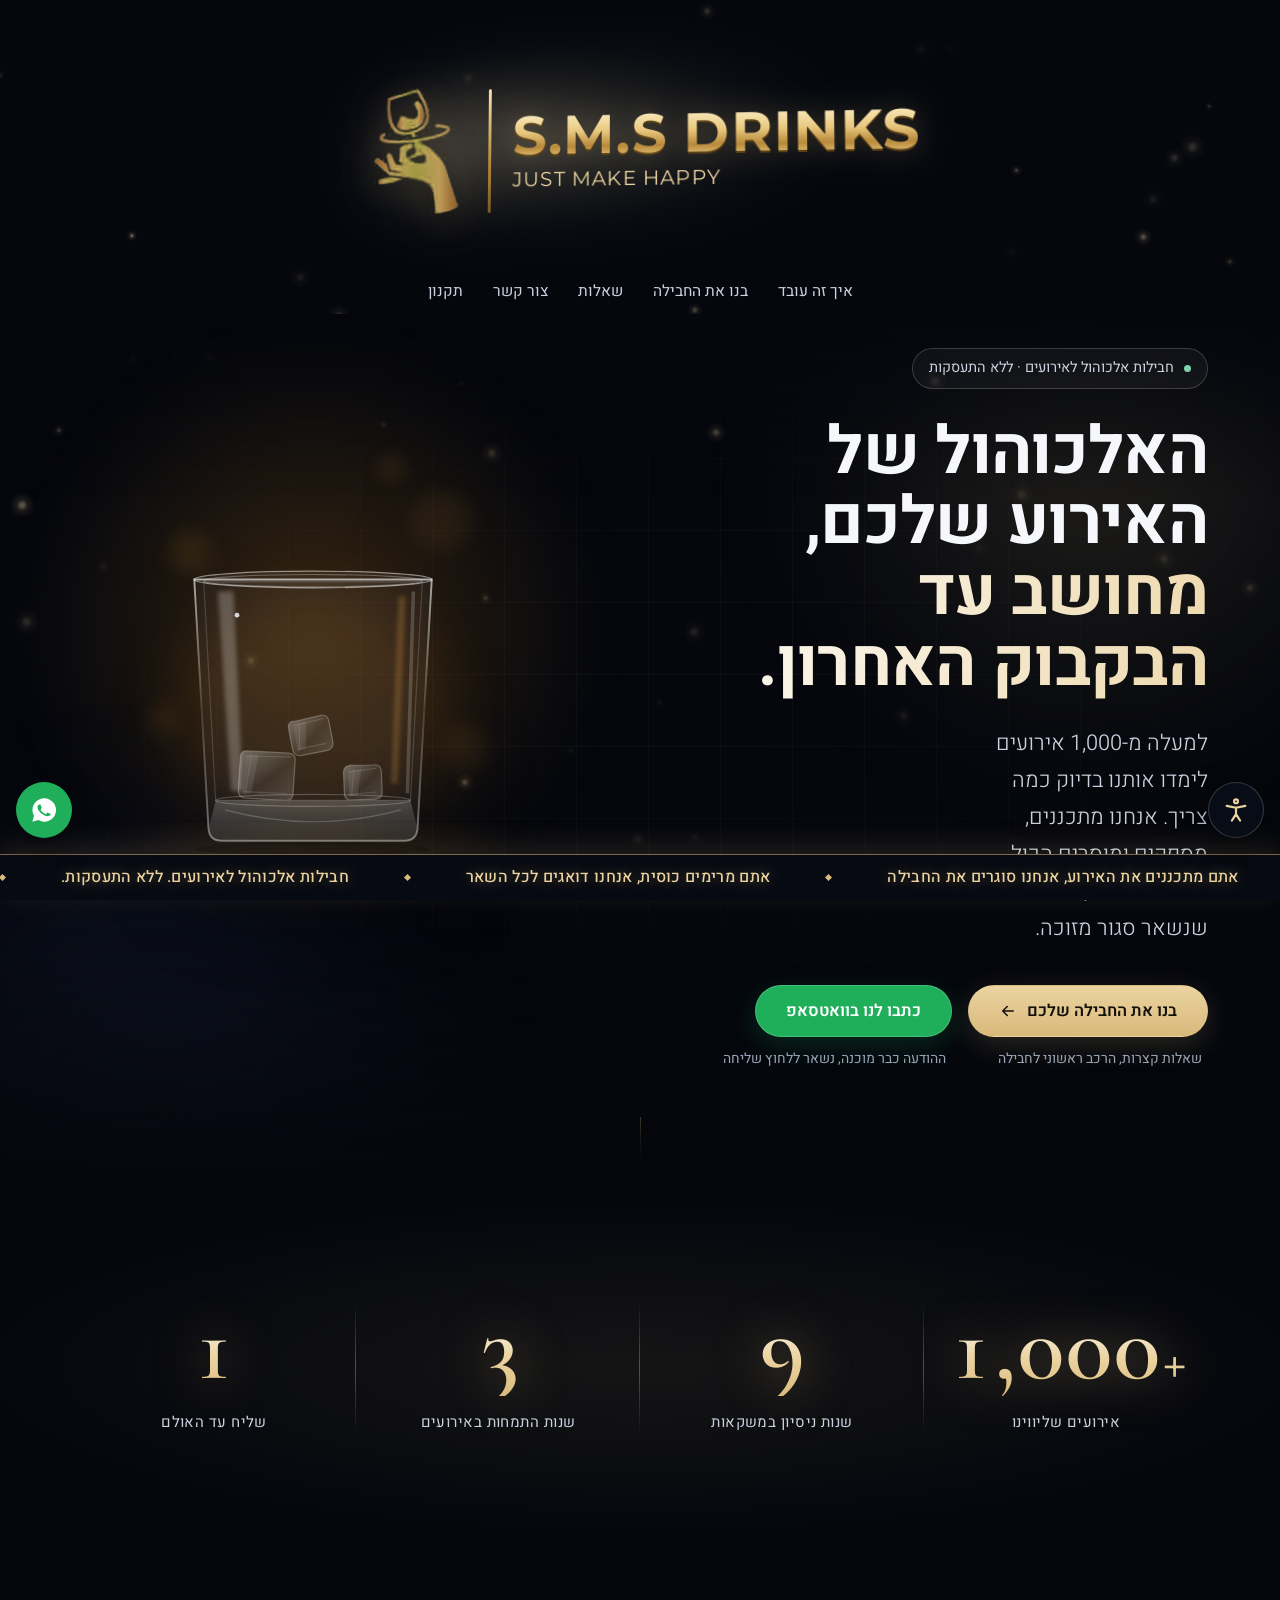
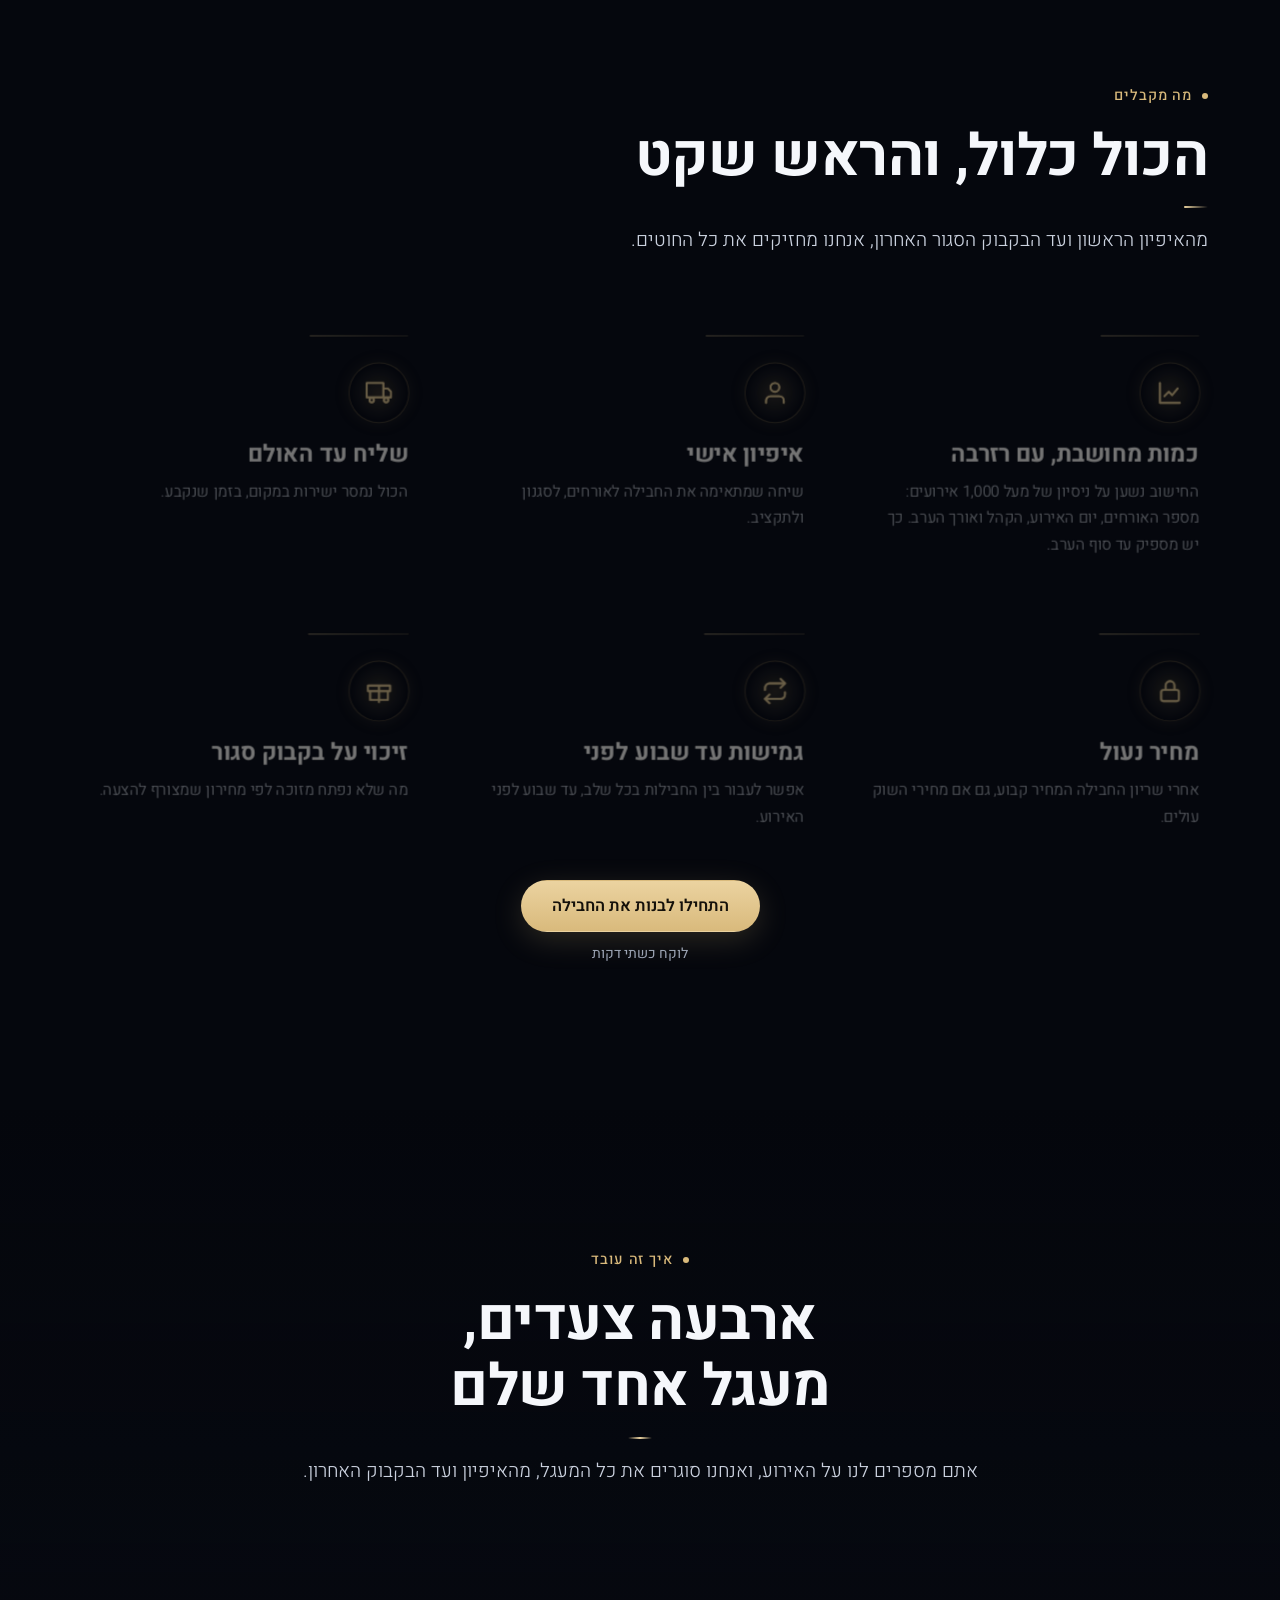
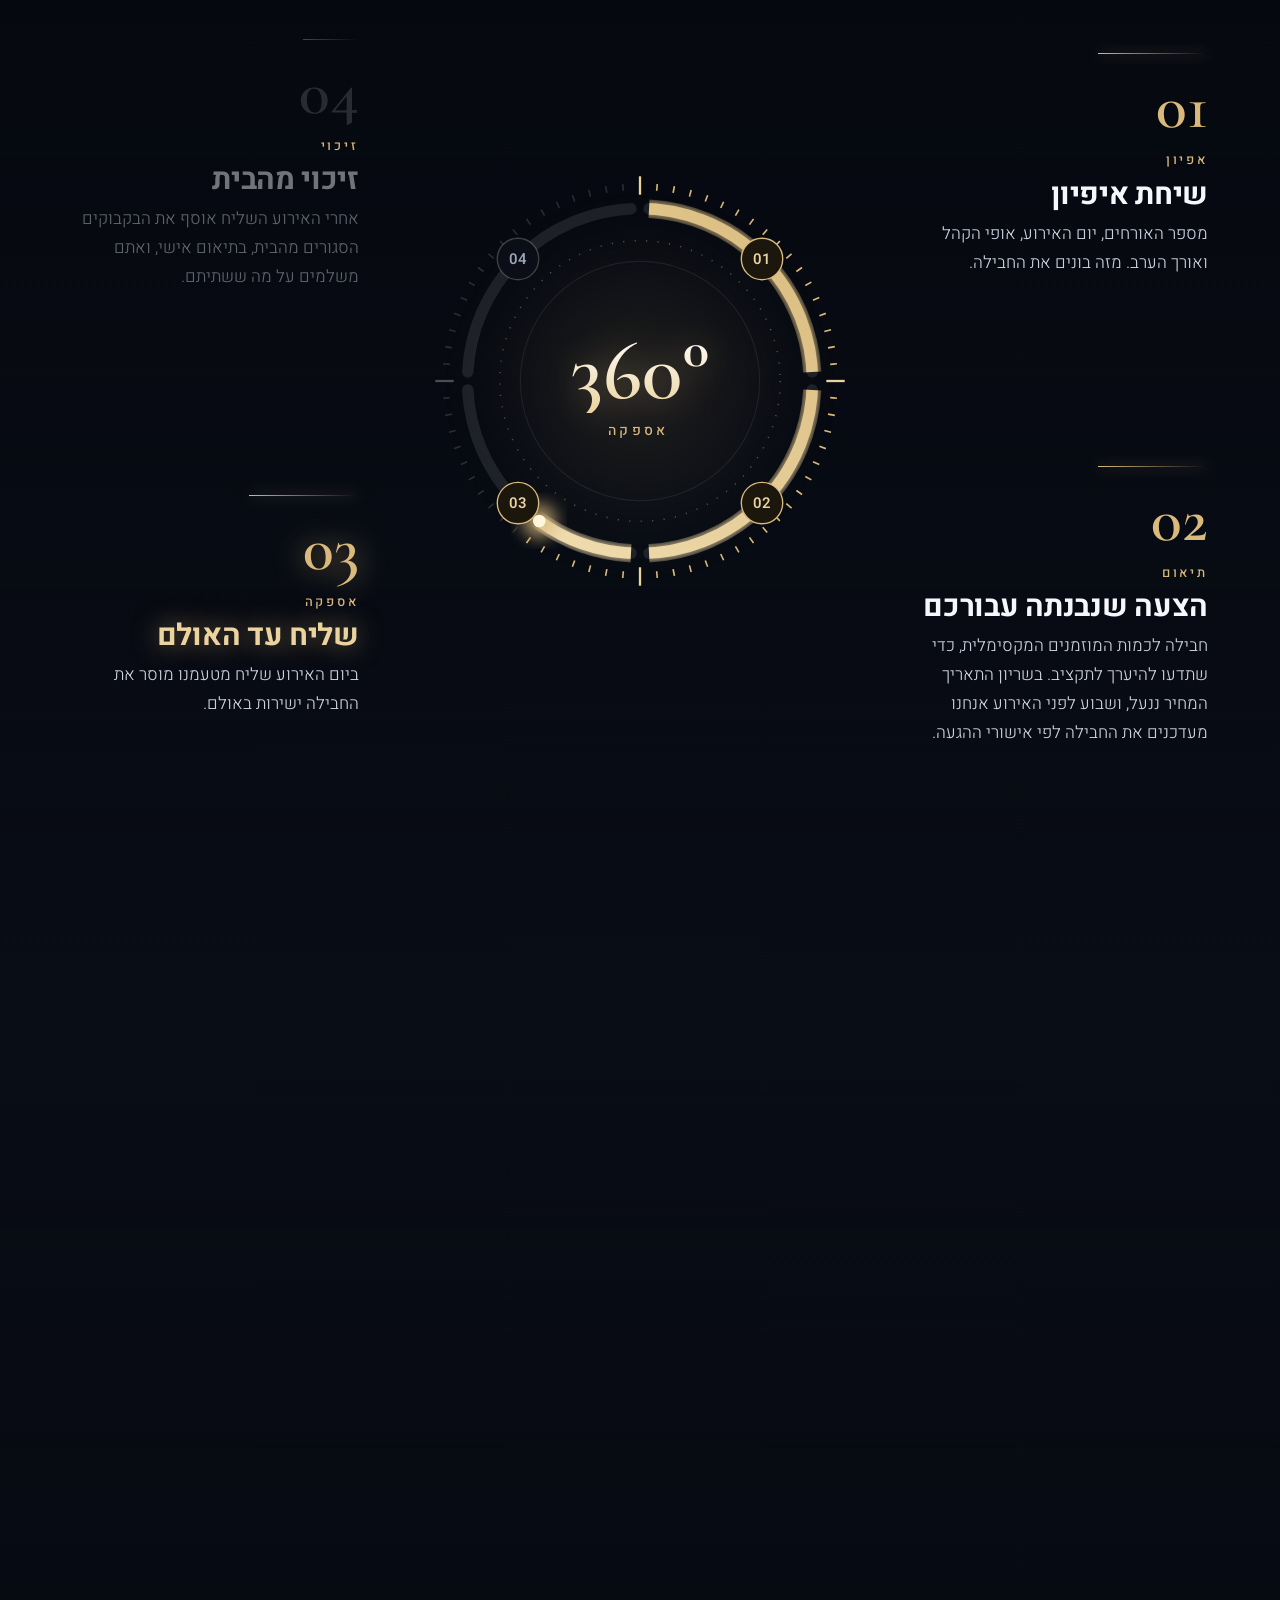
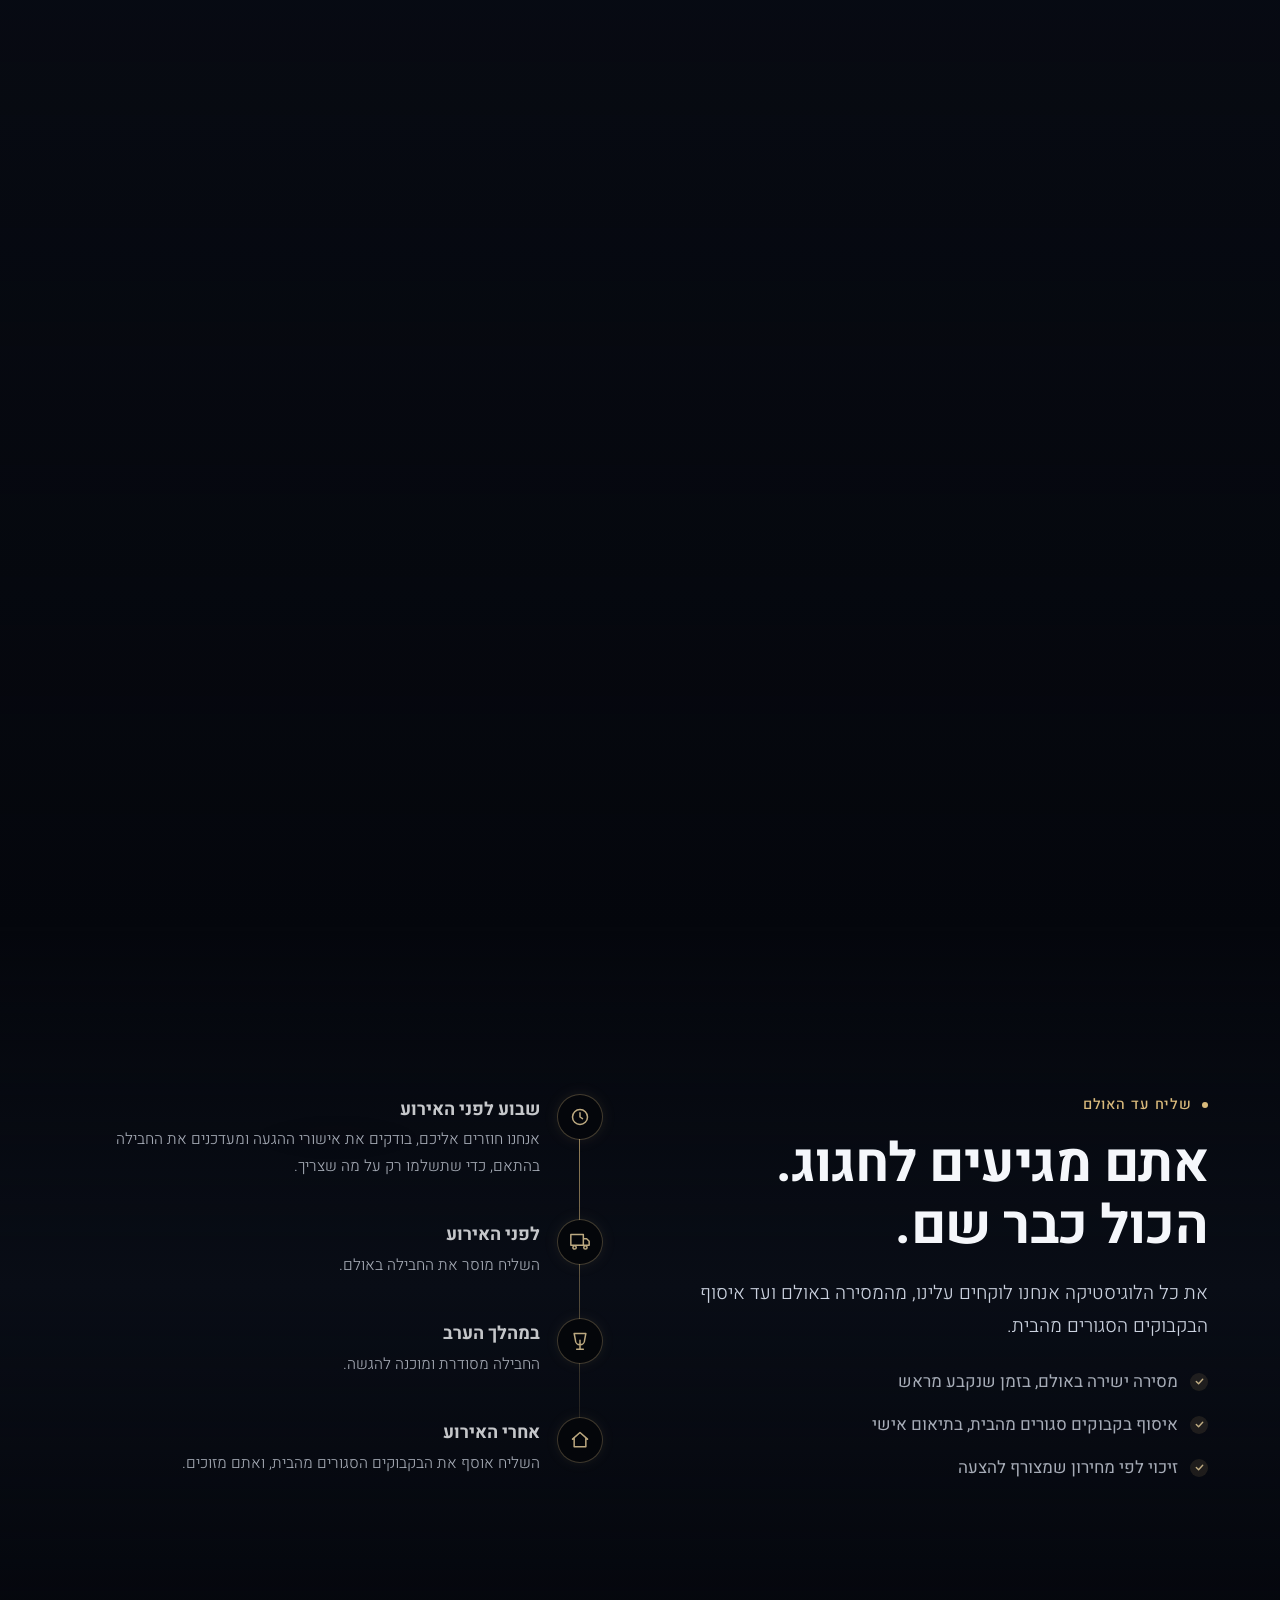
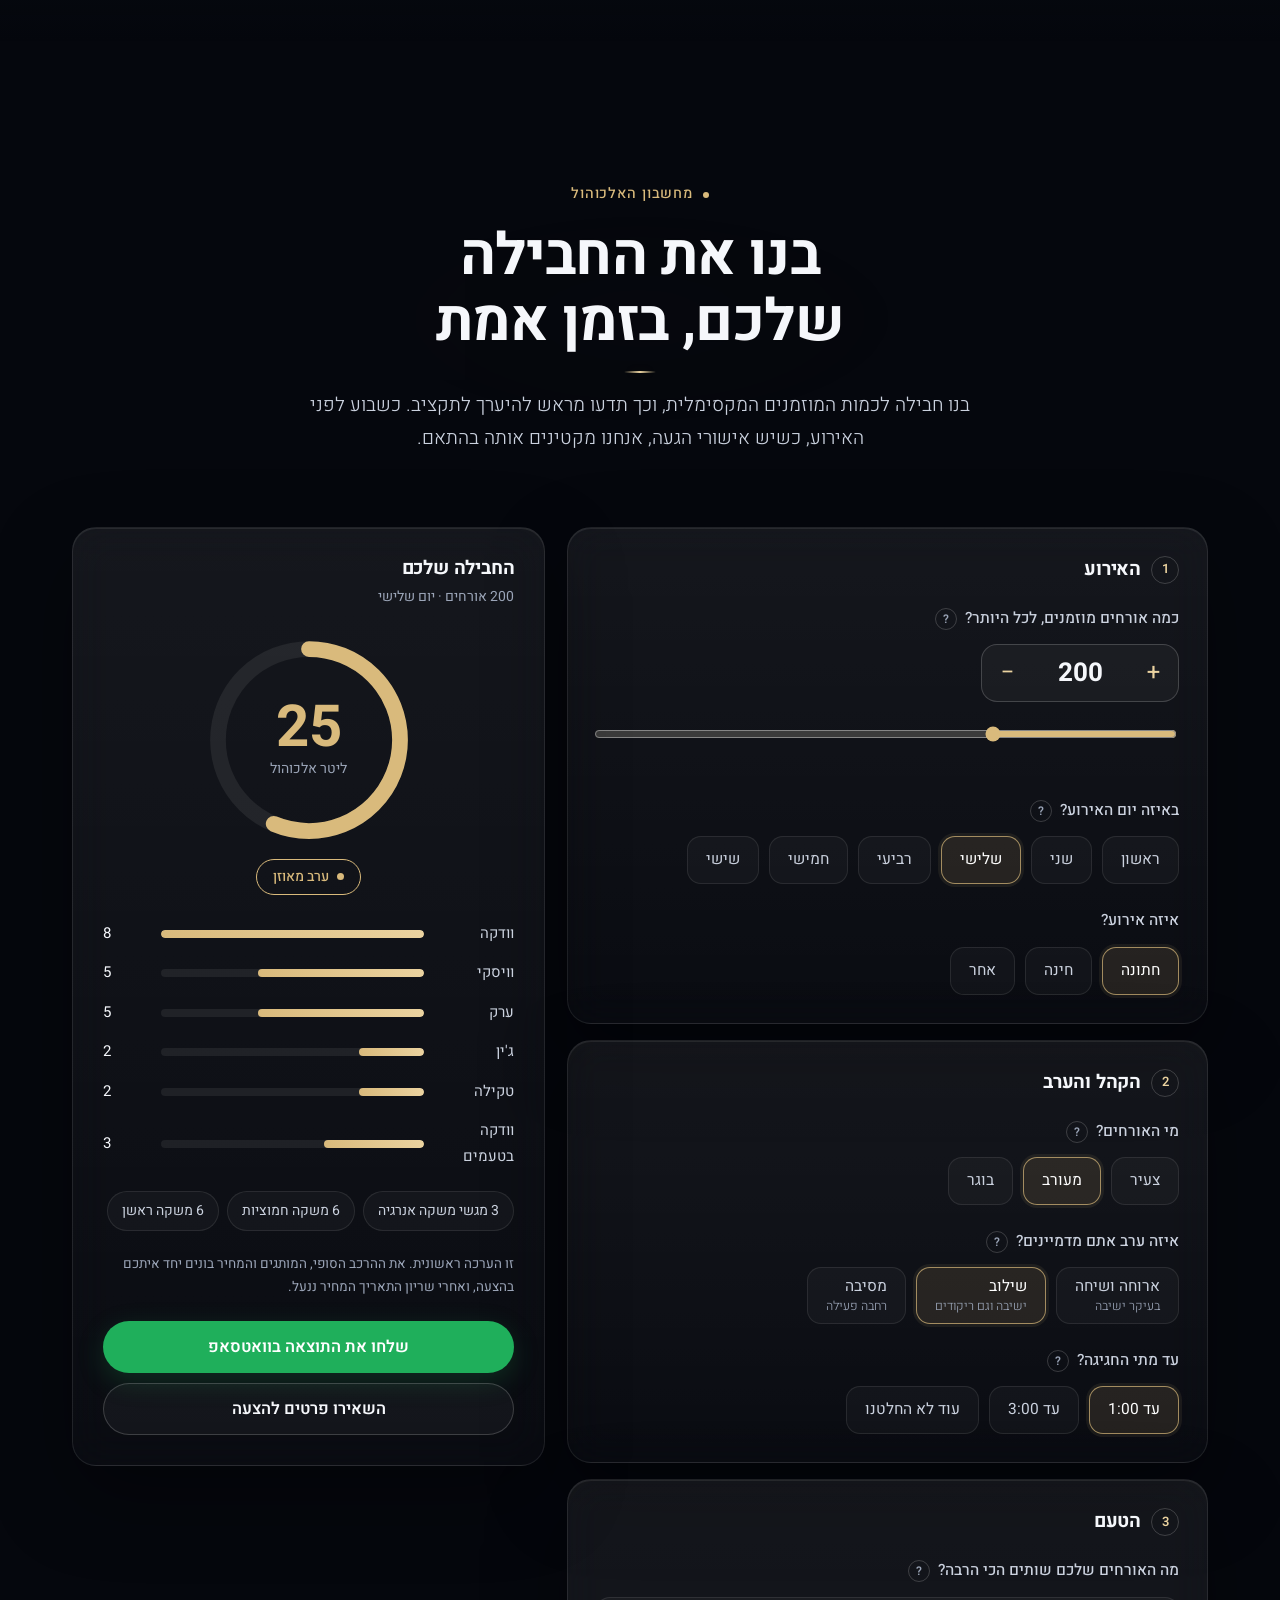
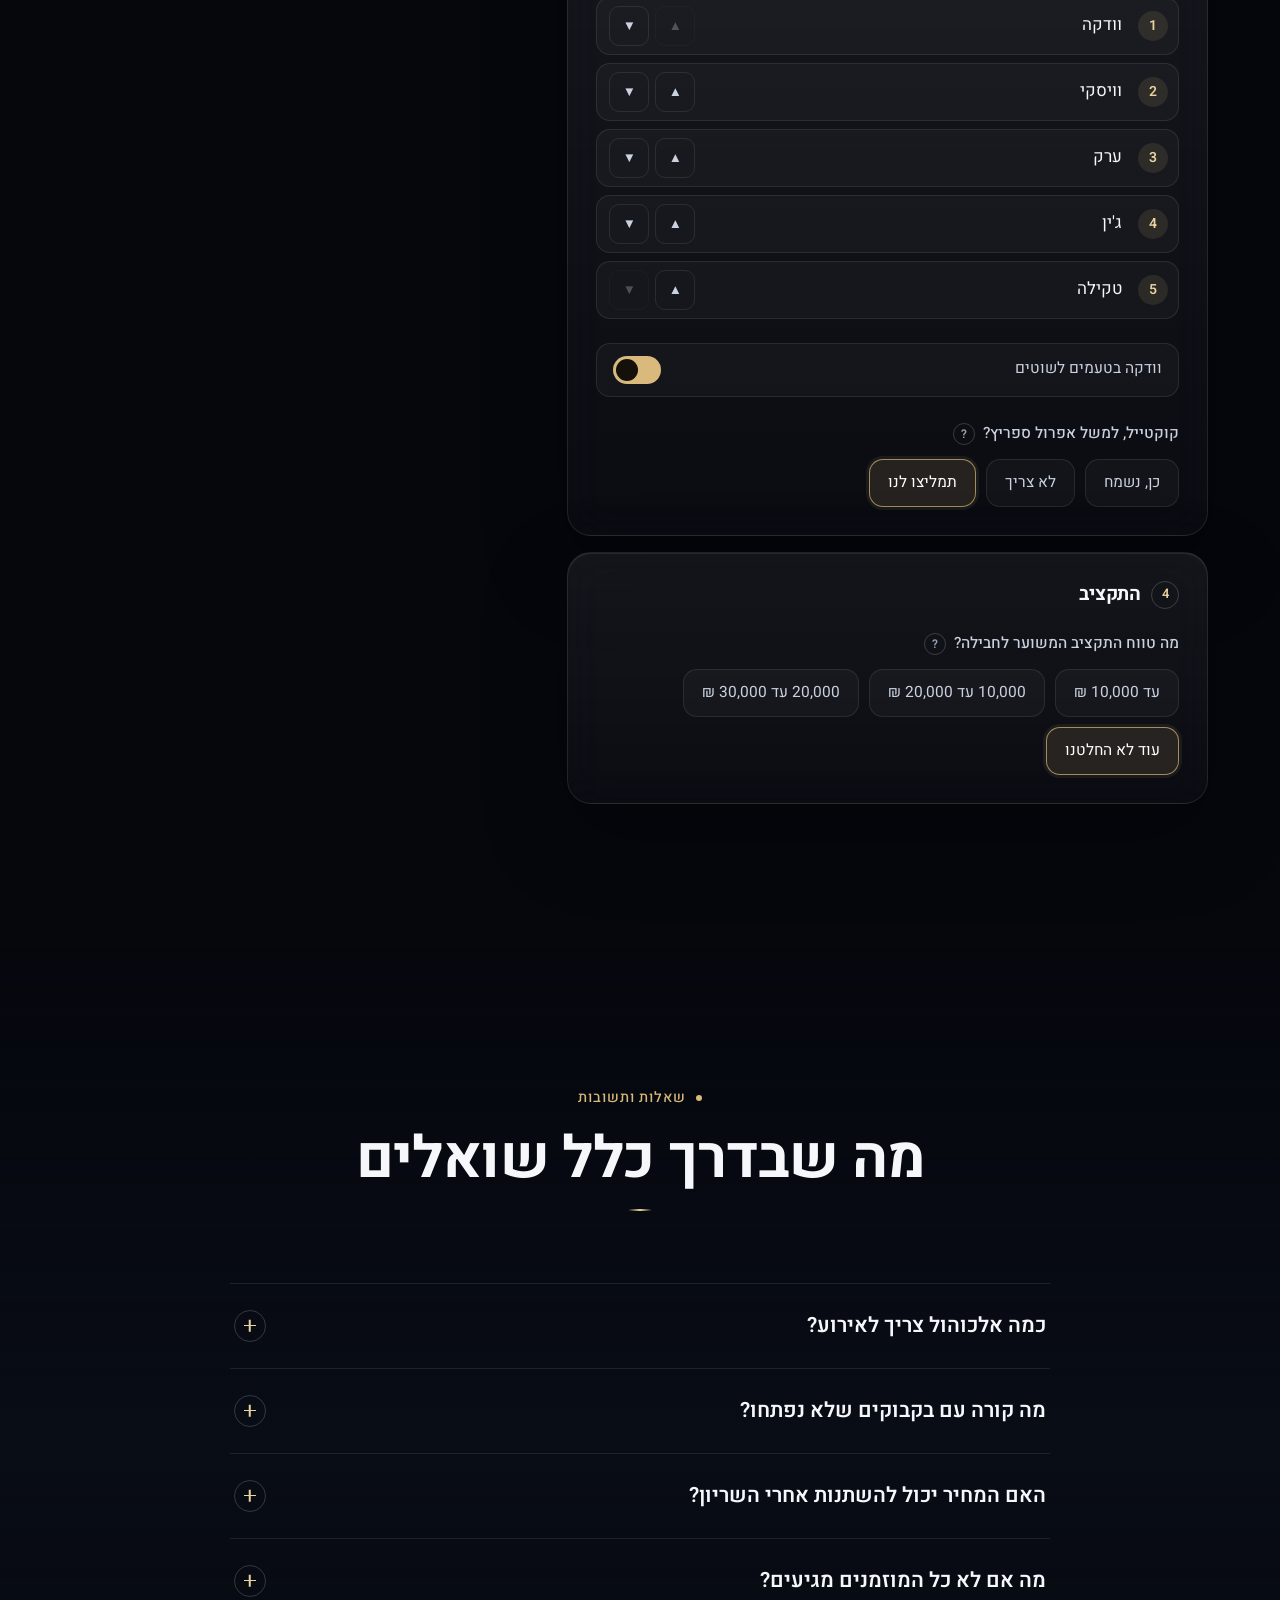
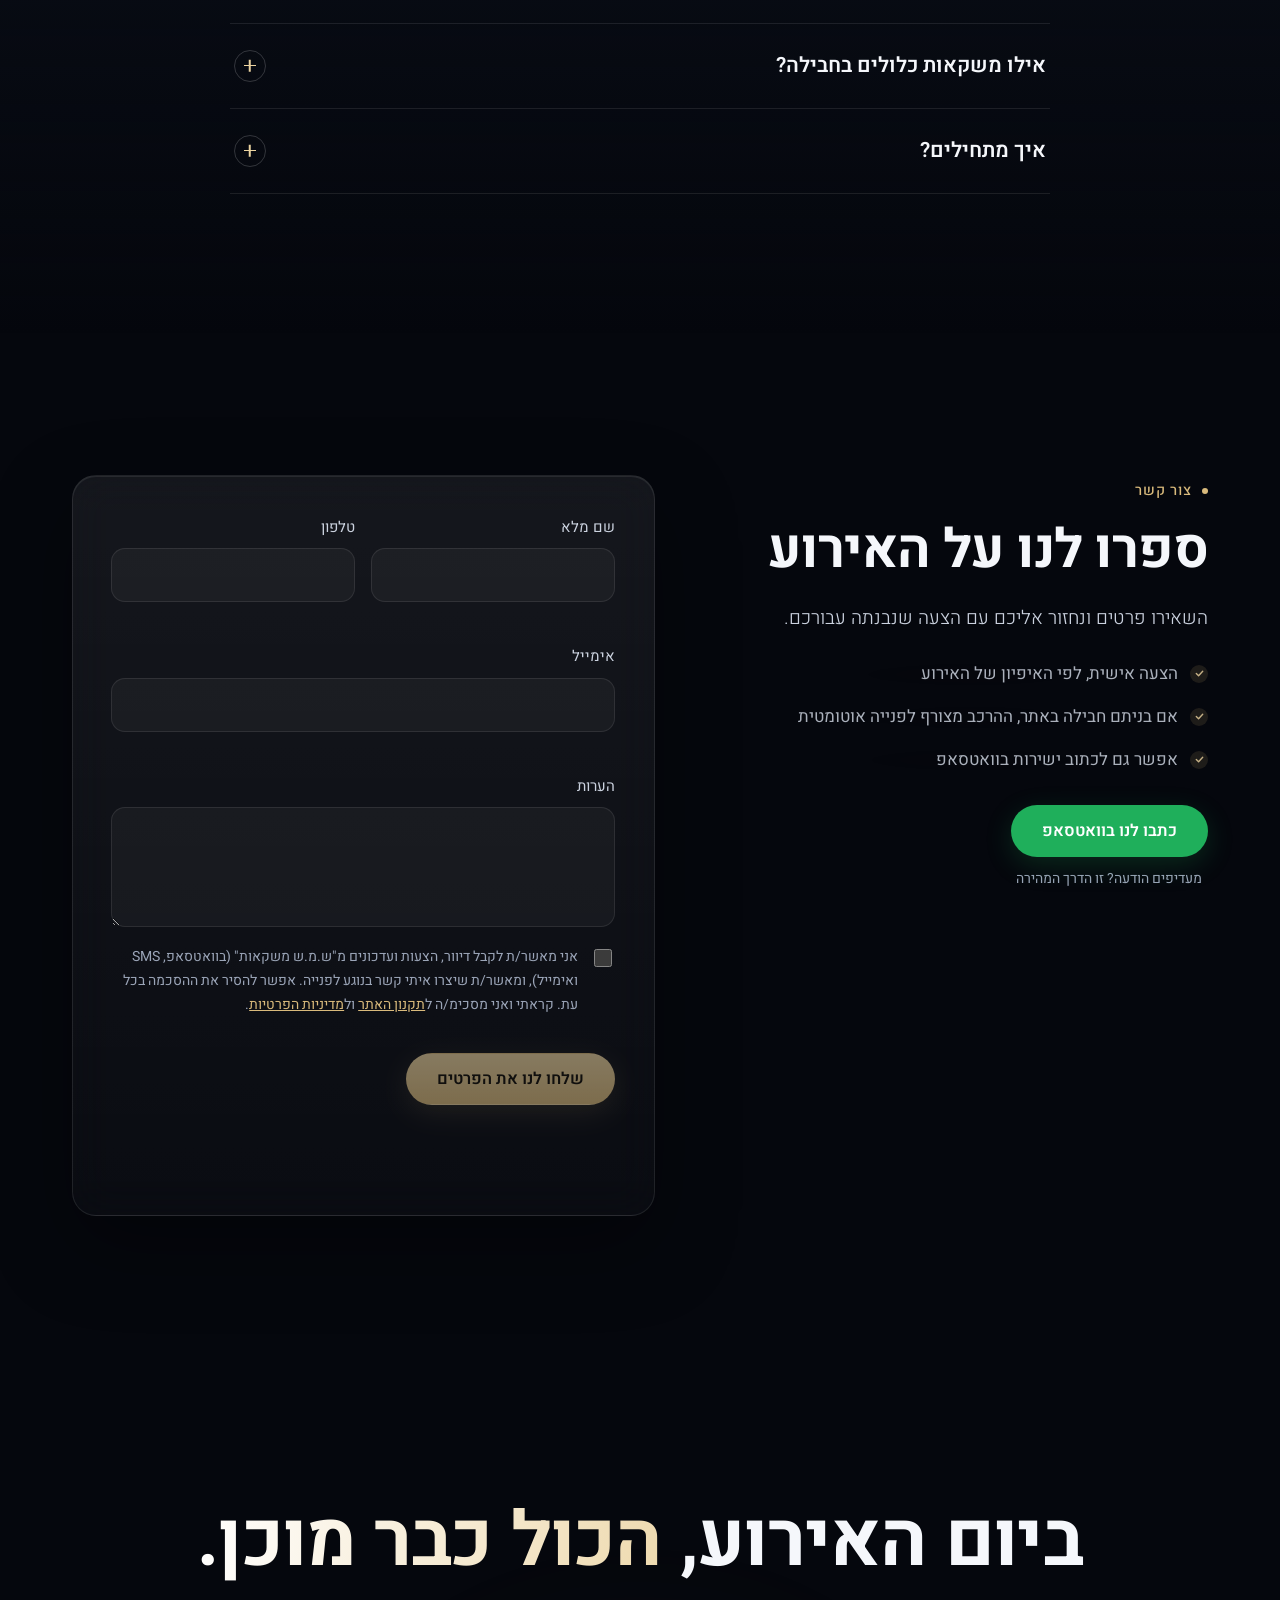
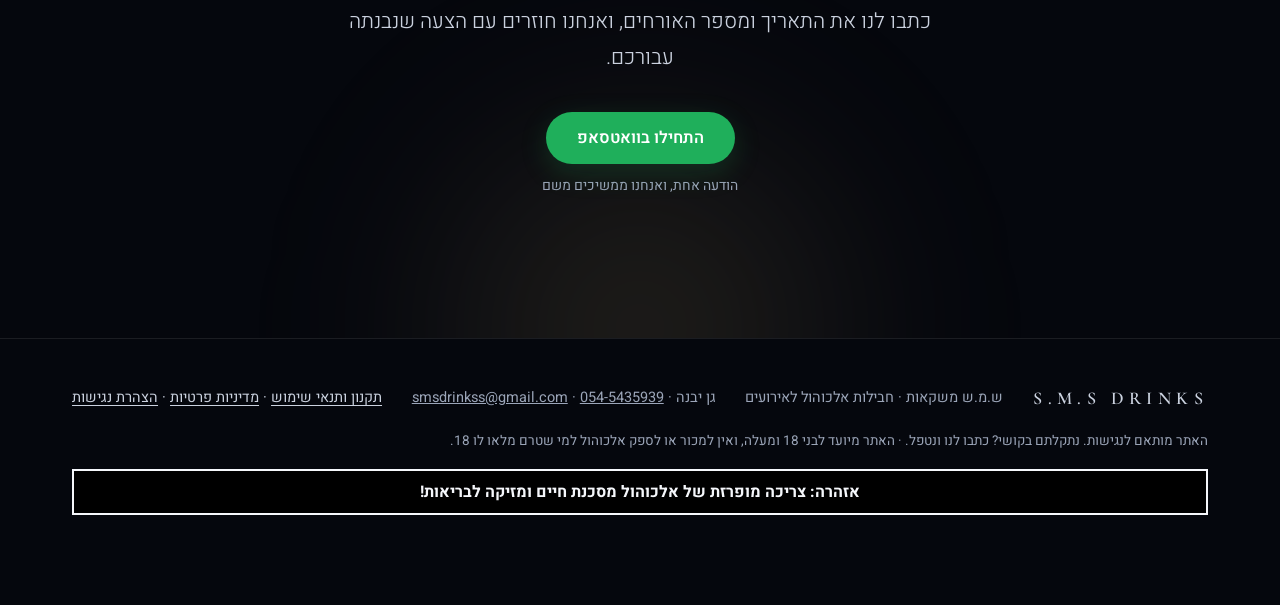
==== index.html @ cae836dd "מובייל: החזרת אנימציות ההדגשה בכרטיסים (מה מקבלים ועוד), בגרסה יעילה - ההדגשה בגלילה רצה שוב בטלפון:" ====
<!doctype html>
<html lang="he" dir="rtl">
<head>
<meta charset="utf-8">
<meta name="viewport" content="width=device-width,initial-scale=1,viewport-fit=cover">
<title>ש.מ.ש משקאות | חבילות אלכוהול לאירועים ללא התעסקות</title>
<meta name="description" content="ש.מ.ש משקאות: חבילות אלכוהול לחתונות, חינות ואירועים, ללא התעסקות. בונים את החבילה בכמה שאלות וזיכוי על בקבוק סגור.">
<meta name="theme-color" content="#05070d">
<meta property="og:type" content="website">
<meta property="og:locale" content="he_IL">
<meta property="og:title" content="ש.מ.ש משקאות | חבילת האלכוהול של האירוע שלכם">
<meta property="og:description" content="חבילות אלכוהול לאירועים ללא התעסקות. זיכוי על בקבוק סגור.">
<link rel="icon" href="assets/favicon.svg" type="image/svg+xml">
<link rel="preconnect" href="https://fonts.googleapis.com">
<link rel="preconnect" href="https://fonts.gstatic.com" crossorigin>
<link rel="stylesheet" href="https://fonts.googleapis.com/css2?family=Cormorant+Garamond:wght@500;600;700&family=Montserrat:wght@400;700&family=Heebo:wght@300;400;500;600;700&display=swap" media="print" onload="this.media='all'">
<noscript><link rel="stylesheet" href="https://fonts.googleapis.com/css2?family=Cormorant+Garamond:wght@500;600;700&family=Montserrat:wght@400;700&family=Heebo:wght@300;400;500;600;700&display=swap"></noscript>
<link rel="stylesheet" href="css/styles.css?v=7">
<script>(function(d){d.classList.add('js');try{if(matchMedia('(hover:none),(pointer:coarse),(max-width:900px)').matches)d.classList.add('lite')}catch(e){}})(document.documentElement);</script>
<script type="application/ld+json">
{"@context":"https://schema.org","@type":"LocalBusiness","name":"ש.מ.ש משקאות","alternateName":"S.M.S Drinks","description":"חבילות אלכוהול לאירועים ללא התעסקות, עם זיכוי על בקבוק סגור.","areaServed":"IL"}
</script>
</head>
<body>
<a class="skip" href="#main">דלגו לתוכן הראשי</a>
<canvas id="dust" aria-hidden="true"></canvas>
<div class="prog" aria-hidden="true"><i id="progBar"></i></div>

<header class="hdr" id="hdr">
  <div class="wrap">
    <a class="logo" href="#top" aria-label="S.M.S Drinks, ש.מ.ש משקאות, לראש העמוד">
      <img class="lm" src="assets/logo-mark.png" width="180" height="244" alt="">
      <span class="lb" aria-hidden="true"></span>
      <span class="lt" dir="ltr"><b>S.M.S DRINKS</b><small>JUST MAKE HAPPY</small></span>
    </a>
    <nav aria-label="ניווט ראשי">
      <ul>
        <li><a href="#process">איך זה עובד</a></li>
        <li><a href="#build">בנו את החבילה</a></li>
        <li><a href="#faq">שאלות</a></li>
        <li><a href="#contact">צור קשר</a></li>
        <li><a href="terms.html">תקנון</a></li>
      </ul>
    </nav>
  </div>
</header>

<main id="main">
  <section class="hero" id="top" aria-labelledby="t-hero">
    <div class="glow a"></div><div class="glow b"></div><div class="grid-bg"></div>
    <div class="wrap">
      <div>
        <div class="pill rv"><i></i>חבילות אלכוהול לאירועים · ללא התעסקות</div>
        <h1 id="t-hero" class="rv" style="--d:.1s"><span>האלכוהול של האירוע שלכם,</span><span class="grad">מחושב עד הבקבוק האחרון.</span></h1>
        <p class="lead rv" style="--d:.2s">למעלה מ-1,000 אירועים לימדו אותנו בדיוק כמה צריך. אנחנו מתכננים, מספקים ומוסרים הכול ישירות באולם, ומה שנשאר סגור מזוכה.</p>
        <div class="cta-row rv" style="--d:.3s">
          <div class="cta"><a class="btn" href="#build">בנו את החבילה שלכם<svg viewBox="0 0 24 24" fill="none" stroke="currentColor" stroke-width="2" stroke-linecap="round" stroke-linejoin="round" aria-hidden="true"><path d="M19 12H5M11 6l-6 6 6 6"/></svg></a><small>שאלות קצרות, הרכב ראשוני לחבילה</small></div>
          <div class="cta"><a class="btn ghost wa" href="#" target="_blank" rel="noopener">כתבו לנו בוואטסאפ<span class="sr"> (נפתח בחלון חדש)</span></a><small>ההודעה כבר מוכנה, נשאר ללחוץ שליחה</small></div>
        </div>
      </div>
      <div class="pour rv" style="--d:.3s" role="img" aria-label="וויסקי ענברי נמזג לתוך כוס קריסטל עם קרח">
        <svg class="pour-bg" id="pourBg" viewBox="0 -80 320 480" focusable="false" aria-hidden="true">
          <g fill="#ffb347" filter="url(#bk)"><circle cx="56" cy="96" r="18" opacity=".16"/><circle cx="268" cy="70" r="26" opacity=".12"/><circle cx="34" cy="238" r="13" opacity=".14"/><circle cx="288" cy="262" r="20" opacity=".12"/><circle cx="226" cy="26" r="12" opacity=".16"/></g>
          <g id="pLit">
            <ellipse cx="160" cy="230" rx="118" ry="96" fill="#ff9d2e" opacity=".18" filter="url(#bl)"/>
            <ellipse cx="160" cy="356" rx="150" ry="14" fill="#d98a22" opacity=".3" filter="url(#bl)"/>
            <g mask="url(#rfm)" opacity=".24"><g transform="translate(0 684) scale(1 -1)"><path d="M60 120 L260 120 L248 330 Q247 340 237 340 L83 340 Q73 340 72 330 Z" fill="#ff9d2e" fill-opacity=".3" stroke="#fff" stroke-opacity=".5"/></g></g>
          </g>
          <ellipse cx="160" cy="347" rx="98" ry="6" fill="#000" opacity=".55"/>
        </svg>
        <svg id="pourSvg" viewBox="0 -80 320 480" focusable="false" aria-hidden="true">
          <defs>
            <linearGradient id="gl" x1="0" y1="0" x2="1" y2="0"><stop offset="0" stop-color="#4a2204"/><stop offset=".12" stop-color="#8c4a0a"/><stop offset=".35" stop-color="#d58a22"/><stop offset=".5" stop-color="#f6bd5e"/><stop offset=".68" stop-color="#cf8220"/><stop offset=".88" stop-color="#7a3d08"/><stop offset="1" stop-color="#3c1a03"/></linearGradient>
            <linearGradient id="gd" x1="0" y1="0" x2="0" y2="1"><stop offset="0" stop-color="#2a1000" stop-opacity="0"/><stop offset="1" stop-color="#2a1000" stop-opacity=".5"/></linearGradient>
            <radialGradient id="cg" cx=".5" cy=".5" r=".5"><stop offset="0" stop-color="#ffe0a0" stop-opacity=".75"/><stop offset="1" stop-color="#ffd993" stop-opacity="0"/></radialGradient>
            <linearGradient id="gs" x1="0" y1="0" x2="1" y2="0"><stop offset="0" stop-color="#a95f10"/><stop offset=".5" stop-color="#ffd886"/><stop offset="1" stop-color="#a95f10"/></linearGradient>
            <linearGradient id="ge" x1="0" y1="0" x2="0" y2="1"><stop offset="0" stop-color="#fff" stop-opacity=".62"/><stop offset=".5" stop-color="#fff" stop-opacity=".14"/><stop offset="1" stop-color="#fff" stop-opacity=".4"/></linearGradient>
            <linearGradient id="gb" x1="0" y1="0" x2="0" y2="1"><stop offset="0" stop-color="#fff" stop-opacity=".2"/><stop offset="1" stop-color="#cfe9ef" stop-opacity=".07"/></linearGradient>
            <linearGradient id="ig" x1="0" y1="0" x2="1" y2="1"><stop offset="0" stop-color="#fff" stop-opacity=".62"/><stop offset=".55" stop-color="#e8f6ff" stop-opacity=".14"/><stop offset="1" stop-color="#fff" stop-opacity=".34"/></linearGradient>
            <linearGradient id="gf" x1="0" y1="0" x2="0" y2="1"><stop offset="0" stop-color="#fff" stop-opacity="0"/><stop offset=".16" stop-color="#fff" stop-opacity="1"/></linearGradient>
            <linearGradient id="rff" x1="0" y1="0" x2="0" y2="1"><stop offset="0" stop-color="#fff" stop-opacity=".9"/><stop offset="1" stop-color="#fff" stop-opacity="0"/></linearGradient>
            <mask id="sm" maskUnits="userSpaceOnUse" x="0" y="0" width="320" height="400"><rect width="320" height="400" fill="url(#gf)"/></mask>
            <mask id="rfm" maskUnits="userSpaceOnUse" x="0" y="344" width="320" height="56"><rect x="0" y="344" width="320" height="56" fill="url(#rff)"/></mask>
            <filter id="bl" x="-60%" y="-60%" width="220%" height="220%"><feGaussianBlur stdDeviation="24"/></filter>
            <filter id="bk" x="-100%" y="-100%" width="300%" height="300%"><feGaussianBlur stdDeviation="7"/></filter>
            <filter id="sb" x="-50%" y="-10%" width="200%" height="120%"><feGaussianBlur stdDeviation="1.6"/></filter>
            <clipPath id="cp"><path d="M68 122 L252 122 L242 306 L78 306 Z"/></clipPath>
            <clipPath id="gcl"><path d="M60 120 L260 120 L248 330 Q247 340 237 340 L83 340 Q73 340 72 330 Z"/></clipPath>
            <linearGradient id="bt" gradientUnits="userSpaceOnUse" x1="-27" y1="0" x2="27" y2="0"><stop offset="0" stop-color="#0d0500"/><stop offset=".16" stop-color="#341804"/><stop offset=".3" stop-color="#7c420f"/><stop offset=".4" stop-color="#b97424"/><stop offset=".52" stop-color="#6a370b"/><stop offset=".82" stop-color="#271102"/><stop offset="1" stop-color="#0a0400"/></linearGradient>
            <linearGradient id="bf" gradientUnits="userSpaceOnUse" x1="-7" y1="0" x2="7" y2="0"><stop offset="0" stop-color="#5a4116"/><stop offset=".3" stop-color="#d8bb76"/><stop offset=".45" stop-color="#fff1c4"/><stop offset=".7" stop-color="#a88238"/><stop offset="1" stop-color="#4a3410"/></linearGradient>
            <linearGradient id="lbl" x1="0" y1="0" x2="1" y2="0"><stop offset="0" stop-color="#b9a578"/><stop offset=".28" stop-color="#efe2c4"/><stop offset=".45" stop-color="#fbf4e3"/><stop offset=".75" stop-color="#dccba3"/><stop offset="1" stop-color="#a8925f"/></linearGradient>
            <linearGradient id="sf" x1="0" y1="0" x2="0" y2="1"><stop offset="0" stop-color="#ffe6ad"/><stop offset="1" stop-color="#e5a14a"/></linearGradient>
            <linearGradient id="gli" x1="0" y1="0" x2="1" y2="0"><stop offset="0" stop-color="#fff" stop-opacity="0"/><stop offset=".5" stop-color="#fff" stop-opacity=".55"/><stop offset="1" stop-color="#fff" stop-opacity="0"/></linearGradient>
          </defs>
          <g class="pour-static"><g mask="url(#sm)"><rect class="stream" x="156" y="0" width="8" height="190" rx="4" fill="url(#gs)"/><rect class="stream" x="158.6" y="0" width="2.2" height="190" rx="1.1" fill="#fff3cf" fill-opacity=".7"/></g>
          <g clip-path="url(#cp)"><g class="liq">
            <rect x="60" y="190" width="200" height="160" fill="url(#gl)"/>
            <rect x="60" y="190" width="200" height="160" fill="url(#gd)"/>
            <ellipse cx="160" cy="298" rx="84" ry="26" fill="url(#cg)"/>
            <g class="ice"><path d="M126 197 Q126 189 134 188 L164 185 Q172 184 173 192 L175 219 Q175 227 167 228 L138 231 Q130 232 129 224 Z" fill="url(#ig)" stroke="#fff" stroke-opacity=".55"/><path d="M130 201 L172 197 M131 224 L173 220" stroke="#fff" stroke-opacity=".28" fill="none"/><path d="M134 192 L150 190 L146 222 L136 224 Z" fill="#fff" fill-opacity=".22"/></g>
            <g class="ice i2"><path d="M190 214 Q190 208 196 207 L214 205 Q220 205 220 211 L221 228 Q221 234 215 235 L197 237 Q191 238 191 232 Z" fill="url(#ig)" stroke="#fff" stroke-opacity=".5"/><path d="M193 211 L205 210 L203 232 L194 233 Z" fill="#fff" fill-opacity=".2"/></g>
            <ellipse class="surf" cx="160" cy="190" rx="92" ry="6" fill="#f9d28a" opacity=".85"/>
            <circle class="bub" cx="128" cy="288" r="2.2" fill="#ffe2a3"/>
            <circle class="bub b2" cx="176" cy="276" r="1.8" fill="#ffe2a3"/>
            <circle class="bub b3" cx="204" cy="292" r="2.4" fill="#ffe2a3"/>
            <circle class="bub b4" cx="150" cy="298" r="1.5" fill="#ffe2a3"/>
          </g></g></g>
          <g id="pDyn" clip-path="url(#cp)"></g>
          <g id="pStreamL"></g>
          <path d="M60 120 L260 120 L248 330 Q247 340 237 340 L83 340 Q73 340 72 330 Z" fill="#fff" fill-opacity=".04" stroke="url(#ge)" stroke-width="1.6"/>
          <path d="M68 122 L252 122 L242 306 L78 306 Z" fill="none" stroke="#fff" stroke-opacity=".16"/>
          <path d="M78 306 L242 306 L248 330 Q247 340 237 340 L83 340 Q73 340 72 330 Z" fill="url(#gb)"/>
          <ellipse cx="160" cy="306" rx="82" ry="5" fill="none" stroke="#fff" stroke-opacity=".22"/>
          <path d="M86 314 Q160 334 234 314" stroke="#fff" stroke-opacity=".2" fill="none"/>
          <ellipse cx="160" cy="120" rx="100" ry="7" fill="#fff" fill-opacity=".05" stroke="#fff" stroke-opacity=".5"/>
          <ellipse cx="160" cy="121" rx="92" ry="5.2" fill="none" stroke="#fff" stroke-opacity=".28"/>
          <path d="M80 130 L93 130 L101 298 L91 298 Z" fill="#fff" opacity=".24" filter="url(#sb)"/>
          <path d="M232 134 L238 134 L231 292 L226 292 Z" fill="#ffb15a" opacity=".22" filter="url(#sb)"/>
          <path d="M243 130 L246 130 L241 300 L238 300 Z" fill="#fff" opacity=".18"/>
          <circle cx="96" cy="150" r="2" fill="#fff" opacity=".8"/>
          <g clip-path="url(#gcl)"><rect id="pGlint" x="-80" y="90" width="44" height="280" fill="url(#gli)" opacity="0" transform="skewX(-16)"/></g>
          <g id="pBottle" opacity="0"></g>
        </svg>
      </div>
    </div>
    <div class="scroll-cue" aria-hidden="true"><i></i></div>
  </section>

  <div class="trust" aria-label="הניסיון שלנו">
    <div class="wrap">
      <div class="tr rv"><b dir="ltr"><span data-to="1000">1,000</span><i>+</i></b><span class="lb">אירועים שליווינו</span></div>
      <div class="tr rv" style="--d:.1s"><b dir="ltr"><span data-to="9">9</span></b><span class="lb">שנות ניסיון במשקאות</span></div>
      <div class="tr rv" style="--d:.2s"><b dir="ltr"><span data-to="3">3</span></b><span class="lb">שנות התמחות באירועים</span></div>
      <div class="tr rv" style="--d:.3s"><b dir="ltr"><span data-to="1">1</span></b><span class="lb">שליח עד האולם</span></div>
    </div>
  </div>

  <section id="value" aria-labelledby="t-value">
    <div class="wrap">
      <div class="sec-head rv"><span class="eyebrow">מה מקבלים</span><h2 id="t-value">הכול כלול, והראש שקט</h2><p>מהאיפיון הראשון ועד הבקבוק הסגור האחרון, אנחנו מחזיקים את כל החוטים.</p></div>
      <div class="bento">
        <article class="vi rv"><div class="ic"><svg viewBox="0 0 24 24" fill="none" stroke="currentColor" stroke-width="1.7" stroke-linecap="round" stroke-linejoin="round" aria-hidden="true"><path d="M3 3v18h18"/><path d="M7 15l4-4 3 3 5-6"/></svg></div><h3>כמות מחושבת, עם רזרבה</h3><p>החישוב נשען על ניסיון של מעל 1,000 אירועים: מספר האורחים, יום האירוע, הקהל ואורך הערב. כך יש מספיק עד סוף הערב.</p></article>
        <article class="vi rv" style="--d:.1s"><div class="ic"><svg viewBox="0 0 24 24" fill="none" stroke="currentColor" stroke-width="1.7" stroke-linecap="round" stroke-linejoin="round" aria-hidden="true"><path d="M20 21v-2a4 4 0 0 0-4-4H8a4 4 0 0 0-4 4v2"/><circle cx="12" cy="7" r="4"/></svg></div><h3>איפיון אישי</h3><p>שיחה שמתאימה את החבילה לאורחים, לסגנון ולתקציב.</p></article>
        <article class="vi rv"><div class="ic"><svg viewBox="0 0 24 24" fill="none" stroke="currentColor" stroke-width="1.7" stroke-linecap="round" stroke-linejoin="round" aria-hidden="true"><path d="M1 3h15v13H1zM16 8h4l3 3v5h-7z"/><circle cx="5.5" cy="18.5" r="2"/><circle cx="18.5" cy="18.5" r="2"/></svg></div><h3>שליח עד האולם</h3><p>הכול נמסר ישירות במקום, בזמן שנקבע.</p></article>
        <article class="vi rv" style="--d:.1s"><div class="ic"><svg viewBox="0 0 24 24" fill="none" stroke="currentColor" stroke-width="1.7" stroke-linecap="round" stroke-linejoin="round" aria-hidden="true"><rect x="4" y="11" width="16" height="10" rx="2"/><path d="M8 11V7a4 4 0 0 1 8 0v4"/></svg></div><h3>מחיר נעול</h3><p>אחרי שריון החבילה המחיר קבוע, גם אם מחירי השוק עולים.</p></article>
        <article class="vi rv" style="--d:.2s"><div class="ic"><svg viewBox="0 0 24 24" fill="none" stroke="currentColor" stroke-width="1.7" stroke-linecap="round" stroke-linejoin="round" aria-hidden="true"><path d="M17 1l4 4-4 4"/><path d="M3 11V9a4 4 0 0 1 4-4h14M7 23l-4-4 4-4"/><path d="M21 13v2a4 4 0 0 1-4 4H3"/></svg></div><h3>גמישות עד שבוע לפני</h3><p>אפשר לעבור בין החבילות בכל שלב, עד שבוע לפני האירוע.</p></article>
        <article class="vi rv" style="--d:.3s"><div class="ic"><svg viewBox="0 0 24 24" fill="none" stroke="currentColor" stroke-width="1.7" stroke-linecap="round" stroke-linejoin="round" aria-hidden="true"><path d="M20 12v8H4v-8M2 7h20v5H2zM12 22V7"/></svg></div><h3>זיכוי על בקבוק סגור</h3><p>מה שלא נפתח מזוכה לפי מחירון שמצורף להצעה.</p></article>
      </div>
      <div class="cta-row c rv" style="justify-content:center;margin-top:46px"><div class="cta c"><a class="btn" href="#build">התחילו לבנות את החבילה</a><small>לוקח כשתי דקות</small></div></div>
    </div>
  </section>

  <section id="process" aria-labelledby="t-process" style="background:linear-gradient(180deg,transparent,var(--bg2),transparent)">
    <div class="wrap">
      <div class="sec-head c rv"><span class="eyebrow">איך זה עובד</span><h2 id="t-process">ארבעה צעדים, מעגל אחד שלם</h2><p>אתם מספרים לנו על האירוע, ואנחנו סוגרים את כל המעגל, מהאיפיון ועד הבקבוק האחרון.</p></div>
      <div class="ring-track" id="ringTrack"><div class="ring-wrap" id="ringWrap">
        <div class="ring rv" id="ring">
          <svg viewBox="0 0 400 400" aria-hidden="true" focusable="false">
          <defs>
            <linearGradient id="rg" x1="0" y1="0" x2="1" y2="1"><stop offset="0" stop-color="#F3E1B6"/><stop offset="1" stop-color="#D9BA7C"/></linearGradient>
            <filter id="rb" x="-30%" y="-30%" width="160%" height="160%"><feGaussianBlur stdDeviation="7"/></filter>
            <mask id="rm" maskUnits="userSpaceOnUse" x="0" y="0" width="400" height="400"><path d="M207.85 50.21 A150 150 0 0 1 349.79 192.15" stroke="#fff" stroke-width="16" fill="none"/><path d="M349.79 207.85 A150 150 0 0 1 207.85 349.79" stroke="#fff" stroke-width="16" fill="none"/><path d="M192.15 349.79 A150 150 0 0 1 50.21 207.85" stroke="#fff" stroke-width="16" fill="none"/><path d="M50.21 192.15 A150 150 0 0 1 192.15 50.21" stroke="#fff" stroke-width="16" fill="none"/></mask>
          </defs>
          <circle class="r-dash" cx="200" cy="200" r="122"/>
          <circle class="r-thin" cx="200" cy="200" r="104"/>
          <line class="tk mj" data-a="0" x1="200.0" y1="38.0" x2="200.0" y2="22.0"/><line class="tk" data-a="5" x1="214.5" y1="34.6" x2="215.0" y2="28.7"/><line class="tk" data-a="10" x1="228.8" y1="36.5" x2="229.9" y2="30.6"/><line class="tk" data-a="15" x1="243.0" y1="39.7" x2="244.5" y2="33.9"/><line class="tk" data-a="20" x1="256.8" y1="44.0" x2="258.8" y2="38.4"/><line class="tk" data-a="25" x1="270.2" y1="49.6" x2="272.7" y2="44.1"/><line class="tk" data-a="30" x1="283.0" y1="56.2" x2="286.0" y2="51.0"/><line class="tk" data-a="35" x1="295.2" y1="64.0" x2="298.7" y2="59.1"/><line class="tk" data-a="40" x1="306.7" y1="72.8" x2="310.6" y2="68.2"/><line class="tk" data-a="45" x1="317.4" y1="82.6" x2="321.6" y2="78.4"/><line class="tk" data-a="50" x1="327.2" y1="93.3" x2="331.8" y2="89.4"/><line class="tk" data-a="55" x1="336.0" y1="104.8" x2="340.9" y2="101.3"/><line class="tk" data-a="60" x1="343.8" y1="117.0" x2="349.0" y2="114.0"/><line class="tk" data-a="65" x1="350.4" y1="129.8" x2="355.9" y2="127.3"/><line class="tk" data-a="70" x1="356.0" y1="143.2" x2="361.6" y2="141.2"/><line class="tk" data-a="75" x1="360.3" y1="157.0" x2="366.1" y2="155.5"/><line class="tk" data-a="80" x1="363.5" y1="171.2" x2="369.4" y2="170.1"/><line class="tk" data-a="85" x1="365.4" y1="185.5" x2="371.3" y2="185.0"/><line class="tk mj" data-a="90" x1="362.0" y1="200.0" x2="378.0" y2="200.0"/><line class="tk" data-a="95" x1="365.4" y1="214.5" x2="371.3" y2="215.0"/><line class="tk" data-a="100" x1="363.5" y1="228.8" x2="369.4" y2="229.9"/><line class="tk" data-a="105" x1="360.3" y1="243.0" x2="366.1" y2="244.5"/><line class="tk" data-a="110" x1="356.0" y1="256.8" x2="361.6" y2="258.8"/><line class="tk" data-a="115" x1="350.4" y1="270.2" x2="355.9" y2="272.7"/><line class="tk" data-a="120" x1="343.8" y1="283.0" x2="349.0" y2="286.0"/><line class="tk" data-a="125" x1="336.0" y1="295.2" x2="340.9" y2="298.7"/><line class="tk" data-a="130" x1="327.2" y1="306.7" x2="331.8" y2="310.6"/><line class="tk" data-a="135" x1="317.4" y1="317.4" x2="321.6" y2="321.6"/><line class="tk" data-a="140" x1="306.7" y1="327.2" x2="310.6" y2="331.8"/><line class="tk" data-a="145" x1="295.2" y1="336.0" x2="298.7" y2="340.9"/><line class="tk" data-a="150" x1="283.0" y1="343.8" x2="286.0" y2="349.0"/><line class="tk" data-a="155" x1="270.2" y1="350.4" x2="272.7" y2="355.9"/><line class="tk" data-a="160" x1="256.8" y1="356.0" x2="258.8" y2="361.6"/><line class="tk" data-a="165" x1="243.0" y1="360.3" x2="244.5" y2="366.1"/><line class="tk" data-a="170" x1="228.8" y1="363.5" x2="229.9" y2="369.4"/><line class="tk" data-a="175" x1="214.5" y1="365.4" x2="215.0" y2="371.3"/><line class="tk mj" data-a="180" x1="200.0" y1="362.0" x2="200.0" y2="378.0"/><line class="tk" data-a="185" x1="185.5" y1="365.4" x2="185.0" y2="371.3"/><line class="tk" data-a="190" x1="171.2" y1="363.5" x2="170.1" y2="369.4"/><line class="tk" data-a="195" x1="157.0" y1="360.3" x2="155.5" y2="366.1"/><line class="tk" data-a="200" x1="143.2" y1="356.0" x2="141.2" y2="361.6"/><line class="tk" data-a="205" x1="129.8" y1="350.4" x2="127.3" y2="355.9"/><line class="tk" data-a="210" x1="117.0" y1="343.8" x2="114.0" y2="349.0"/><line class="tk" data-a="215" x1="104.8" y1="336.0" x2="101.3" y2="340.9"/><line class="tk" data-a="220" x1="93.3" y1="327.2" x2="89.4" y2="331.8"/><line class="tk" data-a="225" x1="82.6" y1="317.4" x2="78.4" y2="321.6"/><line class="tk" data-a="230" x1="72.8" y1="306.7" x2="68.2" y2="310.6"/><line class="tk" data-a="235" x1="64.0" y1="295.2" x2="59.1" y2="298.7"/><line class="tk" data-a="240" x1="56.2" y1="283.0" x2="51.0" y2="286.0"/><line class="tk" data-a="245" x1="49.6" y1="270.2" x2="44.1" y2="272.7"/><line class="tk" data-a="250" x1="44.0" y1="256.8" x2="38.4" y2="258.8"/><line class="tk" data-a="255" x1="39.7" y1="243.0" x2="33.9" y2="244.5"/><line class="tk" data-a="260" x1="36.5" y1="228.8" x2="30.6" y2="229.9"/><line class="tk" data-a="265" x1="34.6" y1="214.5" x2="28.7" y2="215.0"/><line class="tk mj" data-a="270" x1="38.0" y1="200.0" x2="22.0" y2="200.0"/><line class="tk" data-a="275" x1="34.6" y1="185.5" x2="28.7" y2="185.0"/><line class="tk" data-a="280" x1="36.5" y1="171.2" x2="30.6" y2="170.1"/><line class="tk" data-a="285" x1="39.7" y1="157.0" x2="33.9" y2="155.5"/><line class="tk" data-a="290" x1="44.0" y1="143.2" x2="38.4" y2="141.2"/><line class="tk" data-a="295" x1="49.6" y1="129.8" x2="44.1" y2="127.3"/><line class="tk" data-a="300" x1="56.2" y1="117.0" x2="51.0" y2="114.0"/><line class="tk" data-a="305" x1="64.0" y1="104.8" x2="59.1" y2="101.3"/><line class="tk" data-a="310" x1="72.8" y1="93.3" x2="68.2" y2="89.4"/><line class="tk" data-a="315" x1="82.6" y1="82.6" x2="78.4" y2="78.4"/><line class="tk" data-a="320" x1="93.3" y1="72.8" x2="89.4" y2="68.2"/><line class="tk" data-a="325" x1="104.8" y1="64.0" x2="101.3" y2="59.1"/><line class="tk" data-a="330" x1="117.0" y1="56.2" x2="114.0" y2="51.0"/><line class="tk" data-a="335" x1="129.8" y1="49.6" x2="127.3" y2="44.1"/><line class="tk" data-a="340" x1="143.2" y1="44.0" x2="141.2" y2="38.4"/><line class="tk" data-a="345" x1="157.0" y1="39.7" x2="155.5" y2="33.9"/><line class="tk" data-a="350" x1="171.2" y1="36.5" x2="170.1" y2="30.6"/><line class="tk" data-a="355" x1="185.5" y1="34.6" x2="185.0" y2="28.7"/>
          <path class="r-trk" d="M207.85 50.21 A150 150 0 0 1 349.79 192.15"/><path class="r-trk" d="M349.79 207.85 A150 150 0 0 1 207.85 349.79"/><path class="r-trk" d="M192.15 349.79 A150 150 0 0 1 50.21 207.85"/><path class="r-trk" d="M50.21 192.15 A150 150 0 0 1 192.15 50.21"/>
          <g mask="url(#rm)">
            <circle id="ringGlow" class="r-pg" cx="200" cy="200" r="150" filter="url(#rb)" transform="rotate(-90 200 200)"/>
            <circle id="ringProg" class="r-p" cx="200" cy="200" r="150" transform="rotate(-90 200 200)"/>
          </g>
          <g id="ringHead" class="r-head"><circle r="15" filter="url(#rb)"/><circle r="5.5"/></g>
          <g class="nd" transform="translate(306.1 93.9)"><circle r="18"/><text dir="ltr" text-anchor="middle" dominant-baseline="central">01</text></g><g class="nd" transform="translate(306.1 306.1)"><circle r="18"/><text dir="ltr" text-anchor="middle" dominant-baseline="central">02</text></g><g class="nd" transform="translate(93.9 306.1)"><circle r="18"/><text dir="ltr" text-anchor="middle" dominant-baseline="central">03</text></g><g class="nd" transform="translate(93.9 93.9)"><circle r="18"/><text dir="ltr" text-anchor="middle" dominant-baseline="central">04</text></g>
        </svg>
          <div class="ring-core"><b dir="ltr">360°</b><span id="ringNow">אפיון</span></div>
        </div>
        <article class="rs s1 rv rv-r" data-i="0"><span class="rn" aria-hidden="true">01</span><small>אפיון</small><h3>שיחת איפיון</h3><p>מספר האורחים, יום האירוע, אופי הקהל ואורך הערב. מזה בונים את החבילה.</p></article>
        <article class="rs s2 rv rv-r" data-i="1"><span class="rn" aria-hidden="true">02</span><small>תיאום</small><h3>הצעה שנבנתה עבורכם</h3><p>חבילה לכמות המוזמנים המקסימלית, כדי שתדעו להיערך לתקציב. בשריון התאריך המחיר ננעל, ושבוע לפני האירוע אנחנו מעדכנים את החבילה לפי אישורי ההגעה.</p></article>
        <article class="rs s3 rv rv-l" data-i="2"><span class="rn" aria-hidden="true">03</span><small>אספקה</small><h3>שליח עד האולם</h3><p>ביום האירוע שליח מטעמנו מוסר את החבילה ישירות באולם.</p></article>
        <article class="rs s4 rv rv-l" data-i="3"><span class="rn" aria-hidden="true">04</span><small>זיכוי</small><h3>זיכוי מהבית</h3><p>אחרי האירוע השליח אוסף את הבקבוקים הסגורים מהבית, בתיאום אישי, ואתם משלמים על מה ששתיתם.</p></article>
      </div></div>
    </div>
  </section>

  <section id="delivery" aria-labelledby="t-del" style="background:linear-gradient(180deg,transparent,var(--bg2),transparent)">
    <div class="wrap split">
      <div class="rv">
        <span class="eyebrow">שליח עד האולם</span>
        <h2 id="t-del" style="font-size:clamp(32px,4.4vw,54px);margin:16px 0 20px">אתם מגיעים לחגוג. הכול כבר שם.</h2>
        <p style="color:var(--soft);font-weight:300;font-size:19px">את כל הלוגיסטיקה אנחנו לוקחים עלינו, מהמסירה באולם ועד איסוף הבקבוקים הסגורים מהבית.</p>
        <ul class="ticks"><li>מסירה ישירה באולם, בזמן שנקבע מראש</li><li>איסוף בקבוקים סגורים מהבית, בתיאום אישי</li><li>זיכוי לפי מחירון שמצורף להצעה</li></ul>
      </div>
      <div class="route rv" style="--d:.15s">
        <div class="rt"><div class="ic"><svg viewBox="0 0 24 24" fill="none" stroke="currentColor" stroke-width="1.8" stroke-linecap="round" stroke-linejoin="round" aria-hidden="true"><circle cx="12" cy="12" r="9"/><path d="M12 7v5l3 2"/></svg></div><div><h4>שבוע לפני האירוע</h4><p>אנחנו חוזרים אליכם, בודקים את אישורי ההגעה ומעדכנים את החבילה בהתאם, כדי שתשלמו רק על מה שצריך.</p></div></div>
        <div class="rt"><div class="ic"><svg viewBox="0 0 24 24" fill="none" stroke="currentColor" stroke-width="1.8" stroke-linecap="round" stroke-linejoin="round" aria-hidden="true"><path d="M1 3h15v13H1zM16 8h4l3 3v5h-7z"/><circle cx="5.5" cy="18.5" r="2"/><circle cx="18.5" cy="18.5" r="2"/></svg></div><div><h4>לפני האירוע</h4><p>השליח מוסר את החבילה באולם.</p></div></div>
        <div class="rt"><div class="ic"><svg viewBox="0 0 24 24" fill="none" stroke="currentColor" stroke-width="1.8" stroke-linecap="round" stroke-linejoin="round" aria-hidden="true"><path d="M8 22h8M12 11v11M5 3h14l-1.5 8a5.5 5.5 0 0 1-11 0z"/></svg></div><div><h4>במהלך הערב</h4><p>החבילה מסודרת ומוכנה להגשה.</p></div></div>
        <div class="rt"><div class="ic"><svg viewBox="0 0 24 24" fill="none" stroke="currentColor" stroke-width="1.8" stroke-linecap="round" stroke-linejoin="round" aria-hidden="true"><path d="M3 11l9-8 9 8M5 10v10h14V10"/></svg></div><div><h4>אחרי האירוע</h4><p>השליח אוסף את הבקבוקים הסגורים מהבית, ואתם מזוכים.</p></div></div>
      </div>
    </div>
  </section>

  <section id="build" aria-labelledby="t-build">
    <div class="wrap">
      <div class="sec-head c rv"><span class="eyebrow">מחשבון האלכוהול</span><h2 id="t-build">בנו את החבילה שלכם, בזמן אמת</h2><p>בנו חבילה לכמות המוזמנים המקסימלית, וכך תדעו מראש להיערך לתקציב. כשבוע לפני האירוע, כשיש אישורי הגעה, אנחנו מקטינים אותה בהתאם.</p></div>
      <div class="calc rv">
        <div class="panels" id="panels"></div>
        <aside class="glass res" id="res" aria-label="תוצאת המחשבון">
          <h3>החבילה שלכם</h3>
          <div class="meta" id="rMeta"></div>
          <div class="gauge" id="gauge"><svg viewBox="0 0 120 120" aria-hidden="true"><circle class="trk" cx="60" cy="60" r="52"/><circle class="val" id="gval" cx="60" cy="60" r="52"/></svg><div class="mid"><b id="rL" dir="ltr">0</b><span>ליטר אלכוהול</span></div></div>
          <div class="lv"><span class="badge lvl2" id="badge">ערב מאוזן</span></div>
          <div class="bars" id="rBars"></div>
          <div class="mix" id="rMix" aria-label="ערבובים"></div>
          <p class="note">זו הערכה ראשונית. את ההרכב הסופי, המותגים והמחיר בונים יחד איתכם בהצעה, ואחרי שריון התאריך המחיר ננעל.</p>
          <div class="btns">
            <a class="btn wa" id="rwa" href="#" target="_blank" rel="noopener">שלחו את התוצאה בוואטסאפ<span class="sr"> (נפתח בחלון חדש)</span></a>
            <a class="btn ghost" href="#contact" id="rlead">השאירו פרטים להצעה</a>
          </div>
        </aside>
      </div>
      <div class="sr" id="live" aria-live="polite" role="status"></div>
    </div>
  </section>

  <section id="faq" aria-labelledby="t-faq" style="background:linear-gradient(180deg,transparent,var(--bg2),transparent)">
    <div class="wrap">
      <div class="sec-head c rv"><span class="eyebrow">שאלות ותשובות</span><h2 id="t-faq">מה שבדרך כלל שואלים</h2></div>
      <div class="faq rv" id="faqList">
        <div class="acc"><h3><button class="acc-btn" type="button" aria-expanded="false" aria-controls="fa1" id="fq1">כמה אלכוהול צריך לאירוע?<i aria-hidden="true"></i></button></h3><div class="acc-p" id="fa1" role="region" aria-labelledby="fq1"><div><p>זה תלוי במספר האורחים, ביום האירוע, באורך הערב ובקהל. המחשבון באתר נותן הרכב ראשוני, ואת הכמות הסופית קובעים יחד באיפיון האישי.</p></div></div></div>
        <div class="acc"><h3><button class="acc-btn" type="button" aria-expanded="false" aria-controls="fa2" id="fq2">מה קורה עם בקבוקים שלא נפתחו?<i aria-hidden="true"></i></button></h3><div class="acc-p" id="fa2" role="region" aria-labelledby="fq2"><div><p>בקבוק סגור מזוכה לפי המחירון שמצורף להצעה. השליח מגיע לאסוף אותו ישירות מהבית שלכם, בתיאום אישי אחרי האירוע.</p></div></div></div>
        <div class="acc"><h3><button class="acc-btn" type="button" aria-expanded="false" aria-controls="fa3" id="fq3">האם המחיר יכול להשתנות אחרי השריון?<i aria-hidden="true"></i></button></h3><div class="acc-p" id="fa3" role="region" aria-labelledby="fq3"><div><p>המחיר ננעל בשריון החבילה, גם אם מחירי השוק עולים.</p></div></div></div>
        <div class="acc"><h3><button class="acc-btn" type="button" aria-expanded="false" aria-controls="fa4" id="fq4">מה אם לא כל המוזמנים מגיעים?<i aria-hidden="true"></i></button></h3><div class="acc-p" id="fa4" role="region" aria-labelledby="fq4"><div><p>בדיוק בשביל זה. החבילה נבנית לכמות המוזמנים המקסימלית, כדי שתדעו מראש להיערך לתקציב. כשבוע לפני האירוע אנחנו חוזרים אליכם, בודקים את אישורי ההגעה ומקטינים את החבילה בהתאם.</p></div></div></div>
        <div class="acc"><h3><button class="acc-btn" type="button" aria-expanded="false" aria-controls="fa5" id="fq5">אילו משקאות כלולים בחבילה?<i aria-hidden="true"></i></button></h3><div class="acc-p" id="fa5" role="region" aria-labelledby="fq5"><div><p>וודקה, וויסקי, ערק, ג'ין וטקילה לפי הרמה שבחרתם, וערבובים: משקאות אנרגיה, חמוציות וראשן. אפשר להוסיף קוקטייל, למשל אפרול ספריץ.</p></div></div></div>
        <div class="acc"><h3><button class="acc-btn" type="button" aria-expanded="false" aria-controls="fa6" id="fq6">איך מתחילים?<i aria-hidden="true"></i></button></h3><div class="acc-p" id="fa6" role="region" aria-labelledby="fq6"><div><p>בונים את החבילה כאן באתר, או כותבים לנו בוואטסאפ את מספר האורחים והתאריך. אנחנו חוזרים עם כמה שאלות איפיון ובונים לכם הצעה.</p></div></div></div>
      </div>
    </div>
  </section>

  <section id="contact" aria-labelledby="t-contact">
    <div class="wrap lead">
      <div class="rv">
        <span class="eyebrow">צור קשר</span>
        <h2 id="t-contact" style="font-size:clamp(32px,4.4vw,54px);margin:16px 0 20px">ספרו לנו על האירוע</h2>
        <p style="color:var(--soft);font-weight:300;font-size:19px">השאירו פרטים ונחזור אליכם עם הצעה שנבנתה עבורכם.</p>
        <ul class="ticks"><li>הצעה אישית, לפי האיפיון של האירוע</li><li>אם בניתם חבילה באתר, ההרכב מצורף לפנייה אוטומטית</li><li>אפשר גם לכתוב ישירות בוואטסאפ</li></ul>
        <div class="cta" style="margin-top:30px"><a class="btn wa" href="#" target="_blank" rel="noopener">כתבו לנו בוואטסאפ<span class="sr"> (נפתח בחלון חדש)</span></a><small>מעדיפים הודעה? זו הדרך המהירה</small></div>
      </div>
      <form class="glass form rv" style="--d:.15s" id="leadForm" name="leads" method="POST" action="/" novalidate>
        <input type="hidden" name="form-name" value="leads">
        <input type="hidden" name="calc" id="calcField">
        <p class="hp" aria-hidden="true"><label>אל תמלאו שדה זה <input name="contact_me_by_fax_only" id="hpTrap" tabindex="-1" autocomplete="off" data-lpignore="true" data-form-type="other"></label></p>
        <div class="row2">
          <label class="f" for="f-name">שם מלא<input id="f-name" name="name" type="text" autocomplete="name" required aria-describedby="e-name"><span class="err" id="e-name" role="alert"></span></label>
          <label class="f" for="f-phone">טלפון<input id="f-phone" name="phone" type="tel" inputmode="tel" autocomplete="tel" dir="ltr" style="text-align:right" required aria-describedby="e-phone"><span class="err" id="e-phone" role="alert"></span></label>
        </div>
        <label class="f" for="f-mail">אימייל<input id="f-mail" name="email" type="email" autocomplete="email" dir="ltr" style="text-align:right" aria-describedby="e-mail"><span class="err" id="e-mail" role="alert"></span></label>
        <label class="f" for="f-msg">הערות<textarea id="f-msg" name="message"></textarea></label>
        <label class="chk" for="f-ok"><input id="f-ok" name="consent" type="checkbox" required aria-describedby="e-ok"><span>אני מאשר/ת לקבל דיוור, הצעות ועדכונים מ"ש.מ.ש משקאות" (בוואטסאפ, SMS ואימייל), ומאשר/ת שיצרו איתי קשר בנוגע לפנייה. אפשר להסיר את ההסכמה בכל עת. קראתי ואני מסכימ/ה ל<a href="terms.html" target="_blank" rel="noopener">תקנון האתר</a> ול<a href="privacy.html" target="_blank" rel="noopener">מדיניות הפרטיות</a>.</span></label>
        <span class="err" id="e-ok" role="alert" style="display:block;margin:-12px 0 12px"></span>
        <button class="btn" type="submit" id="sendBtn" aria-describedby="okHint">שלחו לנו את הפרטים</button>
        <p class="okhint" id="okHint">כדי לשלוח, יש לסמן את תיבת האישור.</p>
        <p class="fmsg" id="formMsg" role="status" aria-live="polite"></p>
      </form>
    </div>
  </section>

  <section class="final" aria-labelledby="t-final">
    <div class="glow a"></div>
    <div class="wrap">
      <h2 id="t-final" class="rv">ביום האירוע, <span class="grad">הכול כבר מוכן.</span></h2>
      <p class="rv" style="--d:.1s">כתבו לנו את התאריך ומספר האורחים, ואנחנו חוזרים עם הצעה שנבנתה עבורכם.</p>
      <div class="cta c rv" style="--d:.2s"><a class="btn wa" href="#" target="_blank" rel="noopener">התחילו בוואטסאפ<span class="sr"> (נפתח בחלון חדש)</span></a><small>הודעה אחת, ואנחנו ממשיכים משם</small></div>
    </div>
  </section>
</main>

<footer>
  <div class="wrap">
    <span class="m" dir="ltr">S.M.S DRINKS</span>
    <span>ש.מ.ש משקאות · חבילות אלכוהול לאירועים</span><span>גן יבנה · <a href="tel:+972545435939" dir="ltr">054-5435939</a> · <a href="mailto:smsdrinkss@gmail.com" dir="ltr">smsdrinkss@gmail.com</a></span>
    <nav class="flinks" aria-label="מסמכים משפטיים"><a href="terms.html">תקנון ותנאי שימוש</a> · <a href="privacy.html">מדיניות פרטיות</a> · <a href="accessibility.html">הצהרת נגישות</a></nav>
    <span class="fnote">האתר מותאם לנגישות. נתקלתם בקושי? כתבו לנו ונטפל. · האתר מיועד לבני 18 ומעלה, ואין למכור או לספק אלכוהול למי שטרם מלאו לו 18.</span>
    <span class="alcwarn" role="note">אזהרה: צריכה מופרזת של אלכוהול מסכנת חיים ומזיקה לבריאות!</span>
  </div>
</footer>

<nav class="rail" id="rail" aria-label="התקדמות בעמוד"><ul>
  <li><a href="#value"><span>מה מקבלים</span><i></i></a></li>
  <li><a href="#process"><span>המעגל המלא</span><i></i></a></li>
  <li><a href="#delivery"><span>שליח עד האולם</span><i></i></a></li>
  <li><a href="#build"><span>בונים חבילה</span><i></i></a></li>
  <li><a href="#faq"><span>שאלות</span><i></i></a></li>
  <li><a href="#contact"><span>צור קשר</span><i></i></a></li>
</ul></nav>

<div class="ticker" role="region" aria-label="הודעה"><div class="tk-view"><div class="tk-track"><div class="tk-grp"><span class="tk-it">חבילות אלכוהול לאירועים. ללא התעסקות.</span><span class="tk-it">אתם מרימים כוסית, אנחנו דואגים לכל השאר</span><span class="tk-it">אתם מתכננים את האירוע, אנחנו סוגרים את החבילה</span><span class="tk-it">חבילות אלכוהול לאירועים · בקליק אחד · ללא התעסקות</span><span class="tk-it">בלי רשימות, בלי חישובים, בלי כאב ראש. רק לחגוג</span><span class="tk-it">חבילות אלכוהול לאירועים. ללא התעסקות.</span><span class="tk-it">אתם מרימים כוסית, אנחנו דואגים לכל השאר</span><span class="tk-it">אתם מתכננים את האירוע, אנחנו סוגרים את החבילה</span><span class="tk-it">חבילות אלכוהול לאירועים · בקליק אחד · ללא התעסקות</span><span class="tk-it">בלי רשימות, בלי חישובים, בלי כאב ראש. רק לחגוג</span></div><div class="tk-grp" aria-hidden="true"><span class="tk-it">חבילות אלכוהול לאירועים. ללא התעסקות.</span><span class="tk-it">אתם מרימים כוסית, אנחנו דואגים לכל השאר</span><span class="tk-it">אתם מתכננים את האירוע, אנחנו סוגרים את החבילה</span><span class="tk-it">חבילות אלכוהול לאירועים · בקליק אחד · ללא התעסקות</span><span class="tk-it">בלי רשימות, בלי חישובים, בלי כאב ראש. רק לחגוג</span><span class="tk-it">חבילות אלכוהול לאירועים. ללא התעסקות.</span><span class="tk-it">אתם מרימים כוסית, אנחנו דואגים לכל השאר</span><span class="tk-it">אתם מתכננים את האירוע, אנחנו סוגרים את החבילה</span><span class="tk-it">חבילות אלכוהול לאירועים · בקליק אחד · ללא התעסקות</span><span class="tk-it">בלי רשימות, בלי חישובים, בלי כאב ראש. רק לחגוג</span></div></div></div></div></div></div>

<a class="fab wa" href="#" target="_blank" rel="noopener" aria-label="פנייה בוואטסאפ (נפתח בחלון חדש)"><svg viewBox="0 0 24 24" fill="currentColor" aria-hidden="true"><path d="M12 2a10 10 0 0 0-8.6 15L2 22l5.2-1.4A10 10 0 1 0 12 2zm5.3 14.1c-.2.6-1.3 1.2-1.8 1.2-.5.1-1 .2-3.3-.7a11 11 0 0 1-4.6-4c-.4-.5-1.1-1.5-1.1-2.8 0-1.3.7-1.9.9-2.2.2-.3.5-.3.7-.3h.5c.2 0 .4 0 .6.5l.8 2c.1.2.1.4 0 .5l-.4.6-.3.4c-.1.2-.3.3-.1.6.2.3.8 1.3 1.7 2.1 1.2 1 2.1 1.3 2.4 1.5.3.1.5.1.6-.1l.8-1c.2-.3.4-.2.6-.1l1.9.9c.3.1.5.2.5.3.1.1.1.7-.1 1.3z"/></svg><span>וואטסאפ</span></a>

<button type="button" class="totop" id="toTop" aria-label="חזרה לראש העמוד"><svg viewBox="0 0 24 24" fill="none" stroke="currentColor" stroke-width="2" stroke-linecap="round" stroke-linejoin="round" aria-hidden="true"><path d="M12 19V5M5 12l7-7 7 7"/></svg></button>

<button type="button" class="a11y-btn" id="a11yBtn" aria-label="תפריט נגישות" aria-expanded="false" aria-controls="a11yPanel"><svg viewBox="0 0 24 24" fill="none" stroke="currentColor" stroke-width="1.9" stroke-linecap="round" stroke-linejoin="round" aria-hidden="true"><circle cx="12" cy="4.5" r="1.7"/><path d="M4 8.5l8 1.6 8-1.6M12 10v5.5M8.5 21l3.5-5.5 3.5 5.5"/></svg></button>
<div class="a11y-panel" id="a11yPanel" role="dialog" aria-label="הגדרות נגישות">
  <h2>נגישות</h2>
  <div class="a11y-grid">
    <button type="button" data-a="fs+">הגדלת טקסט</button>
    <button type="button" data-a="fs-">הקטנת טקסט</button>
    <button type="button" data-a="a11y-contrast" aria-pressed="false">ניגודיות גבוהה</button>
    <button type="button" data-a="a11y-gray" aria-pressed="false">גווני אפור</button>
    <button type="button" data-a="a11y-links" aria-pressed="false">הדגשת קישורים</button>
    <button type="button" data-a="a11y-font" aria-pressed="false">גופן קריא</button>
    <button type="button" data-a="a11y-still" aria-pressed="false">עצירת אנימציות</button>
    <button type="button" data-a="a11y-cursor" aria-pressed="false">סמן גדול</button>
  </div>
  <button type="button" class="a11y-reset" data-a="reset">איפוס הגדרות</button>
  <p class="a11y-note">אפשר לסגור את התפריט עם מקש Escape.</p>
</div>

<script src="js/attribution.js?v=2"></script>
<script src="js/config.js?v=5"></script>
<script src="js/app.js?v=9"></script>
<script src="js/lead.js?v=8"></script>
<script src="js/pour.js?v=2"></script>
<script src="js/track.js?v=1"></script>
</body>
</html>
---- css/styles.css ----
/* S.M.S Drinks — dark, calm, premium. Single theme. */
:root{
  --bg:#05070d; --bg2:#090d16; --card:rgba(255,255,255,.04); --card-hi:rgba(255,255,255,.07);
  --line:rgba(255,255,255,.09); --line-hi:rgba(255,255,255,.18);
  --text:#F5F7FB; --soft:#CBD2DF; --muted:#9BA5B8;
  --acc:#D9BA7C; --acc-hi:#EBD3A0; --acc-rgb:217,186,124;
  --blue-rgb:110,140,230;
  --l1:#7FD3B0; --l2:#D9BA7C; --l3:#F0A47C;
  --ok:#8FD6A4; --err:#FFB4A2;
  --body:'Heebo','Segoe UI',Arial,sans-serif; --mark:'Cormorant Garamond',Georgia,serif;
  --ease:cubic-bezier(.22,.61,.36,1);
  --fs:1; color-scheme:dark;
}
*{box-sizing:border-box}
html{overflow-x:clip;scroll-behavior:smooth;scroll-padding-top:96px;font-size:calc(100% * var(--fs))}
body{margin:0;background:var(--bg);color:var(--text);font-family:var(--body);font-size:17px;line-height:1.7;direction:rtl;overflow-x:clip;-webkit-font-smoothing:antialiased}
h1,h2,h3,h4,p,ul,ol,figure,fieldset,legend{margin:0;padding:0}
h1,h2,h3{font-weight:700;line-height:1.14;letter-spacing:-.01em;text-wrap:balance}
a{color:inherit}
img,svg{max-width:100%}
button{font-family:inherit}
:focus-visible{outline:2px solid var(--acc-hi);outline-offset:3px;border-radius:4px}
.sr{position:absolute;width:1px;height:1px;overflow:hidden;clip:rect(0 0 0 0);white-space:nowrap}
.skip{position:absolute;top:-80px;right:16px;z-index:300;background:var(--acc);color:#14100a;padding:12px 20px;font-weight:700;text-decoration:none;border-radius:8px}
.skip:focus{top:10px}
.wrap{max-width:1180px;margin-inline:auto;padding-inline:max(22px,env(safe-area-inset-right,0px))}
.eyebrow{display:inline-flex;align-items:center;gap:10px;color:var(--acc);font-size:14.5px;font-weight:500;letter-spacing:.06em}
.eyebrow::before{content:"";width:6px;height:6px;border-radius:50%;background:var(--acc)}
.grad{background:linear-gradient(100deg,#fff 0%,var(--acc-hi) 55%,var(--acc) 100%);-webkit-background-clip:text;background-clip:text;color:transparent}
section{position:relative;padding-block:clamp(84px,11vw,150px)}
.sec-head{display:flex;flex-direction:column;gap:16px;max-width:42em;margin-bottom:clamp(40px,6vw,72px)}
.sec-head h2{font-size:clamp(32px,4.8vw,58px)}
.sec-head p{color:var(--soft);font-size:clamp(17px,1.5vw,20px);font-weight:300}
.sec-head.c{margin-inline:auto;text-align:center;align-items:center}

/* progress */
.prog{position:fixed;top:0;right:0;left:0;height:2px;z-index:210;pointer-events:none}
.prog i{display:block;height:100%;background:linear-gradient(270deg,var(--acc-hi),var(--acc));transform-origin:right;transform:scaleX(0)}

/* header + wordmark */
.hdr-cta{justify-self:start;display:flex;align-items:center;gap:10px}

/* buttons */
.btn{position:relative;display:inline-flex;align-items:center;justify-content:center;gap:10px;min-height:52px;padding:12px 30px;border-radius:99px;border:1px solid transparent;font:600 16.5px var(--body);text-decoration:none;cursor:pointer;color:#14100a;background:linear-gradient(180deg,var(--acc-hi),var(--acc));transition:transform .5s var(--ease),box-shadow .5s var(--ease),background .4s,border-color .4s,color .4s;box-shadow:0 8px 30px rgba(var(--acc-rgb),.18)}
.btn:hover{transform:translateY(-2px);box-shadow:0 14px 40px rgba(var(--acc-rgb),.3)}
.btn:active{transform:translateY(0)}
.btn svg{width:18px;height:18px;flex:none;transition:transform .5s var(--ease)}
.btn:hover svg{transform:translateX(-3px)}
.btn.ghost{background:rgba(255,255,255,.04);color:var(--text);border-color:var(--line-hi);box-shadow:none}
.btn.ghost:hover{background:rgba(255,255,255,.09);border-color:rgba(255,255,255,.3)}
.btn.wa{background:#1FAF5B;color:#fff;box-shadow:0 8px 28px rgba(31,175,91,.2)}
.btn.sm{min-height:44px;padding:8px 20px;font-size:15px}
.btn[disabled]{opacity:.5;cursor:not-allowed;transform:none}
.cta{display:flex;flex-direction:column;gap:10px;align-items:flex-start}
.cta small{color:var(--muted);font-size:14px;padding-inline:6px}
.cta-row{display:flex;flex-wrap:wrap;gap:22px 16px}
.c .cta,.cta.c{align-items:center}

/* hero */
.hero{min-height:0;display:flex;position:relative;align-items:center;padding-block:34px 120px;overflow:hidden}
.glow{position:absolute;border-radius:50%;filter:blur(90px);pointer-events:none;opacity:.55;animation:drift 32s ease-in-out infinite alternate}
.glow.a{width:620px;height:620px;background:radial-gradient(circle,rgba(var(--acc-rgb),.30),transparent 68%);top:-160px;right:-120px}
.glow.b{width:700px;height:700px;background:radial-gradient(circle,rgba(var(--blue-rgb),.22),transparent 68%);bottom:-260px;left:-200px;animation-duration:40s;animation-direction:alternate-reverse}
@keyframes drift{from{transform:translate3d(0,0,0)}to{transform:translate3d(-50px,40px,0)}}
.grid-bg{position:absolute;inset:0;background-image:linear-gradient(var(--line) 1px,transparent 1px),linear-gradient(90deg,var(--line) 1px,transparent 1px);background-size:72px 72px;opacity:.35;-webkit-mask-image:radial-gradient(ellipse 70% 60% at 50% 40%,#000 20%,transparent 75%);mask-image:radial-gradient(ellipse 70% 60% at 50% 40%,#000 20%,transparent 75%);pointer-events:none}
.hero .wrap{position:relative;display:grid;grid-template-columns:minmax(0,1.1fr) minmax(0,.9fr);gap:clamp(36px,5vw,80px);align-items:center}
.pill{display:inline-flex;align-items:center;gap:10px;padding:7px 16px;border:1px solid var(--line-hi);border-radius:99px;background:rgba(255,255,255,.04);color:var(--soft);font-size:14.5px;margin-bottom:28px}
.pill i{width:7px;height:7px;border-radius:50%;background:var(--l1);box-shadow:0 0 0 0 rgba(127,211,176,.6);animation:ping 3s ease-out infinite}
@keyframes ping{0%{box-shadow:0 0 0 0 rgba(127,211,176,.5)}70%,100%{box-shadow:0 0 0 10px rgba(127,211,176,0)}}
.hero h1{font-size:clamp(40px,5.2vw,72px);font-weight:700;line-height:1.06;margin-bottom:26px}
.hero h1 span{display:block}
.hero .lead{font-size:clamp(18px,1.7vw,22px);font-weight:300;color:var(--soft);max-width:30em;margin-bottom:38px}
.scroll-cue{position:absolute;bottom:28px;inset-inline:0;display:flex;justify-content:center;pointer-events:none}
.scroll-cue i{width:1px;height:46px;background:linear-gradient(var(--acc),transparent);animation:cue 3.4s ease-in-out infinite}
@keyframes cue{0%,100%{opacity:.2;transform:scaleY(.5);transform-origin:top}50%{opacity:1;transform:scaleY(1)}}

/* glass card */
.glass{background:linear-gradient(180deg,rgba(255,255,255,.065),rgba(255,255,255,.025));border:1px solid var(--line);border-radius:24px;backdrop-filter:blur(20px);-webkit-backdrop-filter:blur(20px);box-shadow:0 30px 80px rgba(0,0,0,.35),inset 0 1px 0 rgba(255,255,255,.08);position:relative}
@keyframes float{50%{transform:translateY(-10px)}}
.bars{display:grid;gap:14px}
.bar{display:grid;grid-template-columns:78px minmax(0,1fr) 46px;gap:12px;align-items:center;font-size:15px;color:var(--soft)}
.bar .t{height:8px;border-radius:99px;background:rgba(255,255,255,.07);overflow:hidden}
.bar .t i{display:block;height:100%;width:0;border-radius:99px;background:linear-gradient(270deg,var(--acc-hi),var(--acc));transition:width 1.2s var(--ease)}
.bar .n{text-align:left;font-variant-numeric:tabular-nums;color:var(--text)}

/* trust */

/* bento */

/* timeline */


/* split */
.split{display:grid;grid-template-columns:minmax(0,1fr) minmax(0,1fr);gap:clamp(36px,6vw,90px);align-items:center}
.route{padding:34px;display:grid;gap:0}
.rt{display:grid;grid-template-columns:44px minmax(0,1fr);gap:18px;padding:20px 0}
.rt+.rt{border-top:1px solid var(--line)}
.rt .ic{width:44px;height:44px;border-radius:50%;display:grid;place-items:center;background:rgba(var(--acc-rgb),.1);color:var(--acc-hi)}
.rt .ic svg{width:20px;height:20px}
.rt h4{font-size:18px;margin-bottom:2px}
.rt p{color:var(--soft);font-size:15.5px;font-weight:300}
.ticks{list-style:none;display:grid;gap:14px;margin-top:26px;color:var(--soft)}
.ticks li{display:flex;gap:12px;align-items:flex-start}
.ticks li::before{content:"";flex:none;width:18px;height:18px;margin-top:5px;border-radius:50%;background:rgba(var(--acc-rgb),.14) url("data:image/svg+xml,%3Csvg xmlns='http://www.w3.org/2000/svg' viewBox='0 0 24 24' fill='none' stroke='%23EBD3A0' stroke-width='3' stroke-linecap='round' stroke-linejoin='round'%3E%3Cpath d='M5 12l5 5 9-10'/%3E%3C/svg%3E") center/11px no-repeat}

/* calculator */
.calc{display:grid;grid-template-columns:minmax(0,1.15fr) minmax(0,.85fr);gap:22px;align-items:start}
.panels{display:grid;gap:16px}
.panel{padding:28px}
.panel>h3{display:flex;align-items:center;gap:10px;font-size:19px;margin-bottom:22px}
.panel>h3 .n{width:28px;height:28px;border-radius:50%;display:grid;place-items:center;border:1px solid var(--line-hi);font-size:13px;color:var(--acc-hi);font-weight:600}
.fld{margin-bottom:24px}
.fld:last-child{margin-bottom:0}
.lab{display:flex;align-items:center;gap:8px;font-size:15.5px;color:var(--soft);margin-bottom:12px;font-weight:500}
.tipbtn{position:relative;flex:none;width:22px;height:22px;border-radius:50%;border:1px solid var(--line-hi);background:transparent;color:var(--muted);font:600 12px var(--body);cursor:help;display:inline-grid;place-items:center;padding:0}
.tip{position:absolute;z-index:40;bottom:calc(100% + 10px);inset-inline-start:50%;transform:translateX(50%) translateY(6px);width:max-content;max-width:min(270px,70vw);padding:11px 15px;background:#0d1220;color:var(--text);border:1px solid var(--line-hi);border-radius:12px;font:400 13.5px/1.55 var(--body);text-align:right;box-shadow:0 16px 40px rgba(0,0,0,.5);opacity:0;visibility:hidden;transition:.35s var(--ease);pointer-events:none}
.tipbtn:hover .tip,.tipbtn:focus-visible .tip,.tipbtn.open .tip,.chip:hover .tip,.chip:focus-within .tip{opacity:1;visibility:visible;transform:translateX(50%) translateY(0)}
.gin{display:flex;align-items:center;gap:14px;flex-wrap:wrap}
.gin .box{display:flex;direction:ltr;align-items:center;border:1px solid var(--line-hi);border-radius:16px;overflow:hidden;background:rgba(255,255,255,.04)}
.gin button{width:50px;height:56px;border:0;background:transparent;color:var(--acc-hi);font-size:24px;cursor:pointer;transition:background .3s}
.gin button:hover{background:rgba(255,255,255,.08)}
.gin input[type=number]{width:96px;height:56px;border:0;background:transparent;color:var(--text);text-align:center;font:700 26px var(--body);-moz-appearance:textfield}
.gin input::-webkit-inner-spin-button{-webkit-appearance:none}
.rng{width:100%;margin-top:18px;accent-color:var(--acc);height:28px}
.chips{display:flex;flex-wrap:wrap;gap:10px}
.chip{position:relative}
.chip input{position:absolute;inset:0;width:100%;height:100%;opacity:0;margin:0;cursor:pointer;z-index:1}
.chip label{display:flex;flex-direction:column;justify-content:center;min-height:48px;padding:9px 18px;border:1px solid var(--line);border-radius:14px;background:rgba(255,255,255,.03);color:var(--soft);font-size:15.5px;line-height:1.3;cursor:pointer;transition:border-color .4s,background .4s,color .4s,box-shadow .4s}
.chip label small{color:var(--muted);font-size:12.5px;font-weight:300}
.chip:hover label{border-color:var(--line-hi);background:rgba(255,255,255,.06)}
.chip input:checked+label{border-color:rgba(var(--acc-rgb),.7);background:rgba(var(--acc-rgb),.12);color:#fff;box-shadow:0 0 0 3px rgba(var(--acc-rgb),.08)}
.chip input:focus-visible+label{outline:2px solid var(--acc-hi);outline-offset:3px}
.chip .tip{bottom:calc(100% + 8px)}
.rank{list-style:none;display:grid;gap:8px}
.rank li{display:grid;grid-template-columns:34px minmax(0,1fr) auto;gap:12px;align-items:center;padding:8px 10px 8px 12px;border:1px solid var(--line);border-radius:14px;background:rgba(255,255,255,.03);transition:background .4s}
.rank .pos{width:30px;height:30px;border-radius:50%;display:grid;place-items:center;background:rgba(var(--acc-rgb),.12);color:var(--acc-hi);font-weight:600;font-size:14px}
.rank .mv{display:flex;gap:6px}
.rank button{width:40px;height:40px;border-radius:10px;border:1px solid var(--line);background:transparent;color:var(--soft);cursor:pointer;transition:background .3s,border-color .3s}
.rank button:hover:not([disabled]){background:rgba(255,255,255,.08);border-color:var(--line-hi)}
.rank button[disabled]{opacity:.3;cursor:not-allowed}
.switch{display:flex;align-items:center;justify-content:space-between;gap:14px;padding:12px 16px;border:1px solid var(--line);border-radius:14px;background:rgba(255,255,255,.03)}
.switch input{appearance:none;-webkit-appearance:none;position:relative;width:48px;height:28px;border-radius:99px;background:rgba(255,255,255,.12);cursor:pointer;transition:background .4s;flex:none;margin:0}
.switch input::after{content:"";position:absolute;top:3px;right:3px;width:22px;height:22px;border-radius:50%;background:#fff;transition:transform .4s var(--ease)}
.switch input:checked{background:var(--acc)}
.switch input:checked::after{transform:translateX(-20px);background:#14100a}
.switch span{font-size:15.5px;color:var(--soft)}
.res{position:sticky;top:96px;padding:30px}
.res h3{font-size:19px;margin-bottom:6px}
.res .meta{color:var(--muted);font-size:14px;margin-bottom:26px}
.gauge{position:relative;width:210px;margin:0 auto 14px}
.gauge svg{display:block;width:100%;transform:rotate(-90deg);overflow:visible}
.gauge .trk{fill:none;stroke:rgba(255,255,255,.07);stroke-width:9}
.gauge .val{fill:none;stroke:currentColor;stroke-width:9;stroke-linecap:round;stroke-dasharray:0 999;transition:stroke-dasharray 1.2s var(--ease),color 1s}
.gauge .mid{position:absolute;inset:0;display:flex;flex-direction:column;align-items:center;justify-content:center}
.gauge b{font-size:58px;font-weight:700;line-height:1;font-variant-numeric:tabular-nums}
.gauge span{color:var(--muted);font-size:14px}
.lv{display:flex;justify-content:center;margin-bottom:26px}
.badge{display:inline-flex;align-items:center;gap:8px;padding:5px 16px;border-radius:99px;border:1px solid currentColor;font-size:14px;font-weight:500;transition:color 1s}
.badge::before{content:"";width:7px;height:7px;border-radius:50%;background:currentColor}
.lvl1{color:var(--l1)}.lvl2{color:var(--l2)}.lvl3{color:var(--l3)}
.mix{display:flex;flex-wrap:wrap;gap:8px;margin:22px 0}
.mix span{padding:7px 14px;border:1px solid var(--line);border-radius:99px;font-size:14px;color:var(--soft);background:rgba(255,255,255,.03)}
.res .note{color:var(--muted);font-size:13.5px;margin-bottom:22px}
.res .btns{display:grid;gap:10px}
.res .btns .btn{width:100%}

/* faq */
.faq{max-width:820px;margin-inline:auto}
.acc{border-bottom:1px solid var(--line)}
.acc:first-child{border-top:1px solid var(--line)}
.acc h3{font-size:inherit;font-weight:inherit}
.acc-btn{width:100%;display:flex;align-items:center;justify-content:space-between;gap:20px;padding:26px 4px;background:none;border:0;color:var(--text);text-align:right;font:600 clamp(17px,2vw,21px) var(--body);cursor:pointer;min-height:44px;transition:color .4s}
.acc-btn:hover{color:var(--acc-hi)}
.acc-btn i{position:relative;flex:none;width:32px;height:32px;border-radius:50%;border:1px solid var(--line-hi);transition:transform .6s var(--ease),background .4s}
.acc-btn i::before,.acc-btn i::after{content:"";position:absolute;inset:0;margin:auto;width:12px;height:1.5px;background:var(--acc-hi);transition:transform .5s var(--ease)}
.acc-btn i::after{transform:rotate(90deg)}
.acc-btn[aria-expanded=true] i{transform:rotate(180deg);background:rgba(var(--acc-rgb),.14)}
.acc-btn[aria-expanded=true] i::after{transform:rotate(0)}
.acc-p{display:grid;grid-template-rows:0fr;visibility:hidden;transition:grid-template-rows .7s var(--ease),visibility 0s .7s}
.acc-p.open{grid-template-rows:1fr;visibility:visible;transition:grid-template-rows .7s var(--ease),visibility 0s}
.acc-p>div{overflow:hidden}
.acc-p p{padding:0 4px 28px;color:var(--soft);font-weight:300;max-width:42em;opacity:0;transition:opacity .6s .1s}
.acc-p.open p{opacity:1}

/* form */
.lead{display:grid;grid-template-columns:minmax(0,.9fr) minmax(0,1.1fr);gap:clamp(36px,6vw,90px);align-items:start}
.form{padding:clamp(26px,3vw,40px)}
.row2{display:grid;grid-template-columns:1fr 1fr;gap:0 16px}
.f{display:flex;flex-direction:column;gap:8px;margin-bottom:18px;font-size:15px;color:var(--soft)}
.f input,.f textarea{width:100%;min-height:54px;padding:13px 16px;background:rgba(255,255,255,.04);color:var(--text);border:1px solid var(--line);border-radius:14px;font:400 16.5px var(--body);transition:border-color .4s,box-shadow .4s,background .4s}
.f textarea{min-height:120px;resize:vertical}
.f input:focus,.f textarea:focus{outline:none;border-color:rgba(var(--acc-rgb),.7);box-shadow:0 0 0 4px rgba(var(--acc-rgb),.1);background:rgba(255,255,255,.06)}
.err{color:var(--err);font-size:13.5px;min-height:1.2em}
.chk{display:flex;gap:12px;align-items:flex-start;font-size:14px;color:var(--muted);margin:2px 0 20px}
.chk input{margin-top:4px;width:18px;height:18px;accent-color:var(--acc);flex:none}
.hp{position:absolute;top:0;right:0;width:1px;height:1px;overflow:hidden;opacity:0;pointer-events:none;clip:rect(0 0 0 0)}
.fmsg{margin-top:14px;min-height:1.6em;font-size:15.5px}
.fmsg.ok{color:var(--ok)}.fmsg.bad{color:var(--err)}

/* final + footer */
.final{text-align:center;overflow:hidden}
.final .glow.a{top:auto;bottom:-300px;right:50%;margin-right:-310px}
.final h2{font-size:clamp(36px,6vw,76px);margin-bottom:20px;position:relative}
.final p{color:var(--soft);font-weight:300;font-size:clamp(18px,1.7vw,21px);max-width:28em;margin:0 auto 36px;position:relative}
.final .cta{position:relative;margin-inline:auto}
footer{border-top:1px solid var(--line);padding-block:44px}
footer .wrap{display:flex;flex-wrap:wrap;justify-content:space-between;gap:16px;align-items:center;color:var(--muted);font-size:14.5px}
footer .m{font-family:var(--mark);font-weight:600;letter-spacing:.3em;color:var(--soft);font-size:18px}

/* floating */
.fab{position:fixed;left:max(16px,env(safe-area-inset-left,0px));bottom:calc(var(--tk) + 16px);z-index:150;display:flex;align-items:center;gap:0;height:56px;border-radius:99px;background:#1FAF5B;color:#fff;text-decoration:none;box-shadow:0 12px 34px rgba(0,0,0,.45);overflow:hidden;transition:box-shadow .5s,transform .5s var(--ease)}
.fab:hover{transform:translateY(-2px);box-shadow:0 16px 40px rgba(31,175,91,.4)}
.fab svg{width:28px;height:28px;margin-inline:14px;flex:none}
.fab span{max-width:0;overflow:hidden;white-space:nowrap;font-weight:600;transition:max-width .6s var(--ease),padding .6s var(--ease)}
.fab:hover span,.fab:focus-visible span{max-width:140px;padding-inline-end:18px}
.totop{position:fixed;right:max(16px,env(safe-area-inset-right,0px));bottom:calc(var(--tk) + 84px);z-index:150;width:46px;height:46px;border-radius:50%;border:1px solid var(--line-hi);background:rgba(10,14,24,.8);backdrop-filter:blur(12px);color:var(--soft);cursor:pointer;display:grid;place-items:center;opacity:0;visibility:hidden;transform:translateY(10px);transition:.5s var(--ease)}
.totop.show{opacity:1;visibility:visible;transform:none}
.totop svg{width:18px;height:18px}
.a11y-btn{position:fixed;right:max(16px,env(safe-area-inset-right,0px));bottom:calc(var(--tk) + 16px);z-index:160;width:56px;height:56px;border-radius:50%;border:1px solid var(--line-hi);background:rgba(10,14,24,.88);backdrop-filter:blur(12px);color:var(--acc-hi);cursor:pointer;display:grid;place-items:center;box-shadow:0 12px 34px rgba(0,0,0,.45);transition:transform .5s var(--ease)}
.a11y-btn:hover{transform:scale(1.06)}
.a11y-btn svg{width:28px;height:28px}
.a11y-panel{position:fixed;right:max(16px,env(safe-area-inset-right,0px));bottom:calc(var(--tk) + 88px);z-index:161;width:min(340px,calc(100vw - 32px));padding:22px;background:rgba(10,14,24,.96);backdrop-filter:blur(20px);color:var(--text);border:1px solid var(--line-hi);border-radius:20px;box-shadow:0 30px 80px rgba(0,0,0,.6);opacity:0;visibility:hidden;transform:translateY(12px);transform-origin:bottom right;transition:.5s var(--ease)}
.a11y-panel.open{opacity:1;visibility:visible;transform:none}
.a11y-panel h2{font-size:19px;margin-bottom:14px;color:var(--acc-hi)}
.a11y-grid{display:grid;grid-template-columns:1fr 1fr;gap:8px}
.a11y-grid button,.a11y-reset{min-height:48px;padding:8px 10px;background:rgba(255,255,255,.05);color:var(--text);border:1px solid var(--line);border-radius:12px;font:500 14.5px var(--body);cursor:pointer;transition:background .3s}
.a11y-grid button:hover,.a11y-reset:hover{background:rgba(255,255,255,.1)}
.a11y-grid button[aria-pressed=true]{background:var(--acc);color:#14100a;border-color:var(--acc);font-weight:700}
.a11y-reset{width:100%;margin-top:10px}
.a11y-note{margin-top:12px;font-size:13px;color:var(--muted)}

/* reveal: slow, soft */
.js .rv{opacity:0;transform:translateY(18px);transition:opacity 1.2s var(--ease),transform 1.2s var(--ease);transition-delay:var(--d,0s)}
.js .rv.on{opacity:1;transform:none}

/* accessibility modes */
html.a11y-contrast{--bg:#000;--bg2:#000;--text:#fff;--soft:#fff;--muted:#fff;--acc:#FFD84A;--acc-hi:#FFE680;--acc-rgb:255,216,74;--line:#fff;--line-hi:#fff;--card:#000}
html.a11y-contrast .glass{background:#000}
html.a11y-gray body{filter:grayscale(1)}
html.a11y-links a{text-decoration:underline!important;text-underline-offset:4px}
html.a11y-font body,html.a11y-font button,html.a11y-font input,html.a11y-font textarea,html.a11y-font .logo *{font-family:Arial,'Segoe UI',sans-serif!important}
html.a11y-still *,html.a11y-still *::before,html.a11y-still *::after{animation:none!important;transition:none!important;scroll-behavior:auto!important}
html.a11y-still .js .rv{opacity:1;transform:none}
html.a11y-cursor,html.a11y-cursor *{cursor:url("data:image/svg+xml,%3Csvg xmlns='http://www.w3.org/2000/svg' width='40' height='40'%3E%3Cpath d='M4 2l26 14-11 3-5 11z' fill='%23FFD84A' stroke='%23000' stroke-width='2'/%3E%3C/svg%3E") 4 2,auto!important}

@media (max-width:1020px){
  .hero{padding-block:24px 110px}
  .hero .wrap,.split,.lead,.calc{grid-template-columns:minmax(0,1fr)}
  .res{position:static}
}
@media (max-width:640px){
  body{font-size:16.5px}
  .row2{grid-template-columns:1fr}
  .panel,.res{padding:22px 18px}
  .bar{grid-template-columns:64px minmax(0,1fr) 40px}
  .scroll-cue{display:none}
}
@media (forced-colors:active){.glass,.chip label,.btn{border:1px solid ButtonText}}

/* tooltips stay inside the screen on phones */
@media (max-width:640px){
  .lab{position:relative}
  .tipbtn{position:static}
  .tip{inset-inline-start:0;inset-inline-end:auto;transform:translateY(6px);max-width:min(280px,86vw)}
  .tipbtn:hover .tip,.tipbtn:focus-visible .tip,.tipbtn.open .tip{transform:translateY(0)}
  .chip .tip{inset-inline-start:0}
  .chip:hover .tip,.chip:focus-within .tip{transform:translateY(0)}
}


/* ===== header: static (not sticky), large centered logo ===== */
:root{--tk:46px}
.hdr{position:relative;z-index:20;padding-block:clamp(34px,5vw,58px) 0}
.hdr .wrap{display:flex;flex-direction:column;align-items:center;gap:clamp(18px,2.4vw,28px)}
.logo{display:flex;flex-direction:column;align-items:center;gap:clamp(10px,1.2vw,16px);text-decoration:none;color:var(--text);line-height:1}
.logo .d{display:flex;align-items:center;gap:clamp(12px,1.6vw,22px);font-family:var(--mark);font-weight:600;letter-spacing:.7em;font-size:clamp(14px,1.7vw,21px);color:var(--acc);padding-inline-start:.7em}
.logo .d::before,.logo .d::after{content:"";width:clamp(40px,7vw,96px);height:1px;background:linear-gradient(90deg,transparent,var(--acc))}
.logo .d::after{transform:scaleX(-1)}
.logo .h{font-size:clamp(13px,1.2vw,16px);color:var(--muted);letter-spacing:.1em}
.hdr nav ul{list-style:none;display:flex;flex-wrap:wrap;justify-content:center;gap:2px}
.hdr nav a{display:inline-flex;white-space:nowrap;align-items:center;min-height:44px;padding:6px 14px;text-decoration:none;color:var(--soft);font-size:15.5px;border-radius:99px;transition:color .4s,background .4s}
.hdr nav a:hover,.hdr nav a:focus-visible{color:#fff;background:var(--card-hi)}

/* ===== hero: pouring whisky ===== */
.pour{position:relative;display:grid;place-items:center;min-height:360px}
.pour svg{position:relative;width:min(100%,380px);height:auto;overflow:visible}
.liq{animation:liq 18s cubic-bezier(.4,.05,.35,1) infinite}
.stream{opacity:0;transform-box:fill-box;transform-origin:50% 0;animation:stm 18s linear infinite}
.surf{transform-box:fill-box;transform-origin:center;animation:shim 5s ease-in-out infinite alternate}
.bub{opacity:0;animation:bub 6s ease-in infinite}
.bub.b2{animation-delay:1.8s;animation-duration:7s}.bub.b3{animation-delay:3.2s;animation-duration:6.5s}.bub.b4{animation-delay:4.4s;animation-duration:7.5s}
@keyframes liq{0%,4%{transform:translateY(132px);opacity:1}52%{transform:translateY(0)}90%{transform:translateY(0);opacity:1}97%{transform:translateY(0);opacity:0}100%{transform:translateY(132px);opacity:0}}
@keyframes stm{0%{opacity:0;transform:scale(1,.04)}1%{opacity:1}4%{transform:scale(1,1.62)}52%{opacity:1;transform:scale(1,1)}57%{opacity:0;transform:scale(.25,1)}100%{opacity:0;transform:scale(.25,1)}}
@keyframes shim{from{transform:scaleX(.985)}to{transform:scaleX(1.01)}}
@keyframes bub{0%{opacity:0;transform:translateY(0)}20%{opacity:.7}100%{opacity:0;transform:translateY(-62px)}}

/* ===== four steps: wide glass cards ===== */

/* ===== bottom marquee ===== */
.ticker{position:fixed;left:0;right:0;bottom:0;height:var(--tk);z-index:140;background:#070a12;border-top:1px solid rgba(var(--acc-rgb),.55);box-shadow:0 -8px 30px rgba(var(--acc-rgb),.14);direction:ltr}
.tk-view{height:100%;overflow:hidden;display:flex;align-items:center;}
.tk-track{display:flex;width:max-content;animation:tk 320s linear infinite;will-change:transform}
.ticker:hover .tk-track,.ticker:focus-within .tk-track{animation-play-state:paused}
.tk-grp{display:flex;flex:none;align-items:center}
.tk-it{display:inline-flex;align-items:center;gap:56px;padding-inline-start:56px;white-space:nowrap;direction:rtl;font-size:16px;font-weight:500;color:var(--acc-hi);text-shadow:0 0 14px rgba(var(--acc-rgb),.5);letter-spacing:.02em}
.tk-it::after{content:"";width:5px;height:5px;transform:rotate(45deg);background:var(--acc);flex:none}
@keyframes tk{to{transform:translateX(-50%)}}
footer{padding-bottom:calc(44px + var(--tk))}
html.a11y-still .tk-view{overflow-x:auto}
@media (max-width:1020px){.pour{min-height:0;margin-top:8px}.pour svg{width:min(78%,340px)}.hero .wrap>div:first-child{text-align:center}.hero .cta-row,.hero .cta{justify-content:center;align-items:center}.hero .lead{margin-inline:auto}}

.hero::before{content:"";position:absolute;inset:0 0 auto 0;height:180px;background:linear-gradient(var(--bg),transparent);z-index:1;pointer-events:none}
.hero .wrap{z-index:2}
@media (min-width:1021px){.hero .wrap{align-items:start}.pour{margin-top:-6px}}


/* ===== 3D glass logo: depth layers, side light, soft shadow ===== */
.hdr .wrap{perspective:1300px}
.logo{position:relative;transform-style:preserve-3d;transform:rotateX(var(--rx,5deg)) rotateY(var(--ry,-8deg));transition:transform 1.2s var(--ease);padding:clamp(20px,2.8vw,38px) clamp(44px,8vw,120px) clamp(16px,2vw,26px)}
.logo::before,.logo::after{content:"";position:absolute;pointer-events:none}
.logo::before{inset:0;border-radius:30px;border:1px solid rgba(255,255,255,.11);background:linear-gradient(135deg,rgba(255,255,255,.085),rgba(255,255,255,.012) 55%,rgba(var(--acc-rgb),.06));box-shadow:0 40px 90px rgba(0,0,0,.55),inset 0 1px 0 rgba(255,255,255,.16),inset 0 -30px 60px rgba(var(--acc-rgb),.035);transform:translateZ(-46px)}
.logo::after{inset:4% 10%;border-radius:50%;background:radial-gradient(ellipse at 14% 38%,rgba(255,236,190,.32),transparent 56%);filter:blur(34px);transform:translateZ(-24px)}
.logo .m{display:grid;transform-style:preserve-3d;font-family:var(--mark);font-weight:600;font-size:clamp(60px,8.6vw,108px);line-height:1;letter-spacing:.2em;padding-inline-start:.2em;user-select:none}
.logo .m i{grid-area:1/1;font-style:normal;white-space:nowrap}
.logo .m .sh{color:rgba(0,0,0,.8);filter:blur(16px);opacity:.85;transform:translateZ(-60px) translateY(28px)}
.logo .m .ex{color:#6b5226;transform:translateZ(0);text-shadow:1px 1px 0 #8a6a30,2px 2px 0 #7f6029,3px 3px 0 #735624,4px 4px 0 #674d20,5px 5px 0 #5a421b,6px 6px 0 #4d3817,7px 7px 0 #402f13,8px 8px 0 #33260f,9px 9px 0 #271c0b,10px 10px 0 #1b1308}
.logo .m .fc{color:transparent;background:linear-gradient(100deg,rgba(255,255,255,.97),rgba(245,226,182,.92) 42%,rgba(217,186,124,.8));-webkit-background-clip:text;background-clip:text;-webkit-text-stroke:1px rgba(255,255,255,.38);transform:translateZ(24px)}
.logo .m .hl{color:transparent;background:linear-gradient(105deg,transparent 42%,rgba(255,255,255,.9) 50%,transparent 58%);background-size:260% 100%;background-position:120% 0;-webkit-background-clip:text;background-clip:text;transform:translateZ(28px);animation:sheen 10s ease-in-out infinite}
@keyframes sheen{0%,55%{background-position:120% 0}100%{background-position:-20% 0}}
.logo .d,.logo .h{transform:translateZ(18px)}

/* ===== hero: glass melts into the dark background ===== */
.hero::after{content:"";position:absolute;inset:0;background:linear-gradient(transparent 70%,var(--bg)),radial-gradient(ellipse 110% 95% at 50% 42%,transparent 52%,var(--bg) 100%);pointer-events:none;z-index:1}
.pour::before{content:"";position:absolute;width:125%;aspect-ratio:1;border-radius:50%;background:radial-gradient(circle,rgba(217,138,34,.24),rgba(217,138,34,.07) 46%,transparent 68%);filter:blur(30px);mix-blend-mode:screen}
.pour svg{filter:drop-shadow(0 34px 44px rgba(0,0,0,.55))}

/* ===== 360 ring + four steps on an open background ===== */
.ring-wrap{display:grid;grid-template-columns:minmax(0,1fr) minmax(280px,460px) minmax(0,1fr);grid-template-rows:1fr 1fr;gap:clamp(40px,6vw,100px) clamp(24px,4vw,64px);align-items:center;max-width:1180px;margin-inline:auto}
.ring{grid-column:2;grid-row:1/3;position:relative;width:100%;aspect-ratio:1}
.ring::before{content:"";position:absolute;inset:12%;border-radius:50%;background:radial-gradient(circle,rgba(var(--acc-rgb),.12),transparent 70%);filter:blur(26px)}
.ring svg{position:relative;width:100%;height:100%;overflow:visible}
.r-trk{fill:none;stroke:rgba(255,255,255,.09);stroke-width:10;stroke-linecap:round}
.r-p,.r-pg{fill:none;stroke:url(#rg);stroke-width:10;stroke-dasharray:942.48;stroke-dashoffset:942.48}
.r-pg{opacity:.7;stroke-width:15}
.r-dash{fill:none;stroke:rgba(var(--acc-rgb),.38);stroke-width:1.3;stroke-dasharray:1 9;transform-origin:200px 200px;animation:spin 120s linear infinite}
.r-thin{fill:none;stroke:rgba(255,255,255,.07)}
.tk{stroke:rgba(255,255,255,.14);stroke-width:1.4;transition:stroke .9s var(--ease)}
.tk.mj{stroke:rgba(255,255,255,.28);stroke-width:2}
.tk.on{stroke:var(--acc)}.tk.mj.on{stroke:var(--acc-hi)}
.r-head{opacity:0;transition:opacity .6s}
.r-head circle:first-child{fill:rgba(var(--acc-rgb),.75)}.r-head circle:last-child{fill:#fff6dc}
.nd circle{fill:#0b0e17;stroke:rgba(255,255,255,.22);stroke-width:1.2;transition:stroke .9s,fill .9s}
.nd text{font:600 13px var(--body);fill:var(--muted);transition:fill .9s}
.nd.on circle{stroke:var(--acc);fill:#1b170d}.nd.on text{fill:var(--acc-hi)}
.ring-core{position:absolute;inset:0;display:grid;place-content:center;text-align:center;gap:6px;pointer-events:none}
.ring-core b{font-family:var(--mark);font-weight:600;font-size:clamp(46px,7vw,84px);line-height:1;background:linear-gradient(180deg,#fff,var(--acc-hi));-webkit-background-clip:text;background-clip:text;color:transparent}
.ring-core span{color:var(--acc);letter-spacing:.24em;font-size:14px;font-weight:500;padding-inline-start:.24em;transition:opacity .5s}
@keyframes spin{to{transform:rotate(360deg)}}
.rs{position:relative;padding-top:22px}
.rs::before{content:"";position:absolute;top:0;inset-inline-start:0;width:56px;height:1px;background:linear-gradient(90deg,var(--acc),transparent);opacity:.35;transition:opacity .9s,width .9s var(--ease)}
.rs.act::before{opacity:1;width:110px}
.rs .rn{display:block;font-family:var(--mark);font-weight:600;font-size:clamp(46px,5vw,64px);line-height:1;color:rgba(255,255,255,.14);transition:color .9s}
.rs.act .rn{color:var(--acc)}
.rs small{display:block;color:var(--acc);letter-spacing:.22em;font-size:13px;font-weight:500;margin:10px 0 6px}
.rs h3{font-size:clamp(22px,2.5vw,30px);margin-bottom:8px;transition:opacity .9s}
.rs p{color:var(--soft);font-weight:300;max-width:25em;transition:opacity .9s}
.rs:not(.act) h3,.rs:not(.act) p{opacity:.45}
.rs.s1{grid-column:1;grid-row:1}.rs.s2{grid-column:1;grid-row:2}.rs.s3{grid-column:3;grid-row:2}.rs.s4{grid-column:3;grid-row:1}
@media (max-width:900px){.ring-wrap{grid-template-columns:minmax(0,1fr);grid-template-rows:none;gap:34px}.ring{grid-column:1;grid-row:auto;max-width:400px;margin-inline:auto}.rs.s1,.rs.s2,.rs.s3,.rs.s4{grid-column:1;grid-row:auto}.rs p{max-width:34em}}

/* ===== scroll reveals: direction variants (soft, short travel) ===== */
.js .rv-l{transform:translateX(-30px)}
.js .rv-r{transform:translateX(30px)}
.js .rv-s{transform:translateY(22px) scale(.975)}
html.a11y-still .logo{transform:none}
@media (max-width:640px){.logo .m{font-size:52px}.logo{padding-inline:26px}}


/* ===== logo: English only, melted into the dark background (no plate) ===== */
.logo{padding:clamp(14px,2vw,26px) clamp(30px,6vw,90px)}
.logo::before{display:none}

/* ===== stats: open layout, glowing live counters ===== */
.trust{position:relative;padding-block:clamp(56px,7vw,100px)}
.trust::before{content:"";position:absolute;inset:0;background:radial-gradient(ellipse 55% 50% at 50% 50%,rgba(var(--acc-rgb),.08),transparent);pointer-events:none}
.trust .wrap{position:relative;display:grid;grid-template-columns:repeat(4,minmax(0,1fr))}
.tr{position:relative;display:flex;flex-direction:column;align-items:center;gap:14px;padding:18px 12px;text-align:center}
.tr+.tr::before{content:"";position:absolute;inset-block:12%;inset-inline-start:0;width:1px;background:linear-gradient(transparent,rgba(var(--acc-rgb),.38),transparent)}
.tr b{display:inline-flex;align-items:baseline;gap:2px;font-family:var(--mark);font-weight:600;font-size:clamp(54px,7.6vw,104px);line-height:1;font-variant-numeric:tabular-nums;background:linear-gradient(180deg,#fff 5%,var(--acc-hi) 62%,var(--acc));-webkit-background-clip:text;background-clip:text;color:transparent;filter:drop-shadow(0 0 16px rgba(var(--acc-rgb),.38));transition:filter 1.4s}
.tr b i{font-style:normal;font-size:.6em}
.tr b.run{animation:glowrun 1.6s ease-in-out infinite}
.tr b.done{filter:drop-shadow(0 0 24px rgba(var(--acc-rgb),.5))}
@keyframes glowrun{0%,100%{filter:drop-shadow(0 0 18px rgba(var(--acc-rgb),.45))}50%{filter:drop-shadow(0 0 36px rgba(var(--acc-rgb),.85))}}
.tr .lb{color:var(--soft);font-size:15px;letter-spacing:.03em}

/* ===== value items: open, hairline, glowing icon ring ===== */
.bento{display:grid;grid-template-columns:repeat(3,minmax(0,1fr));gap:clamp(44px,5vw,72px) clamp(30px,4vw,64px)}
.vi{position:relative;padding-top:30px}
.vi::before{content:"";position:absolute;top:0;inset-inline:0;height:1px;background:linear-gradient(90deg,rgba(var(--acc-rgb),.5),rgba(255,255,255,.06) 60%,transparent)}
.vi .ic{width:54px;height:54px;border-radius:50%;display:grid;place-items:center;color:var(--acc-hi);margin-bottom:20px;background:radial-gradient(circle,rgba(var(--acc-rgb),.2),transparent 70%);box-shadow:0 0 0 1px rgba(var(--acc-rgb),.28),0 0 34px rgba(var(--acc-rgb),.18)}
.vi .ic svg{width:24px;height:24px}
.vi h3{font-size:clamp(21px,2vw,25px);margin-bottom:10px}
.vi p{color:var(--soft);font-weight:300;font-size:16.5px}

/* ===== delivery: timeline on open background ===== */
.route{position:relative;display:grid;padding:4px 0}
.route::before{content:"";position:absolute;top:44px;bottom:44px;inset-inline-start:21.5px;width:1px;background:linear-gradient(rgba(var(--acc-rgb),.7),rgba(var(--acc-rgb),.06))}
.rt+.rt{border-top:0}
.rt .ic{position:relative;background:var(--bg);box-shadow:0 0 0 1px rgba(var(--acc-rgb),.35),0 0 26px rgba(var(--acc-rgb),.16)}

/* ===== ice in the glass ===== */
.ice{transform-box:fill-box;transform-origin:center;animation:bob 7s ease-in-out infinite alternate}
.ice.i2{animation-delay:-3.4s;animation-duration:8.5s}
@keyframes bob{from{transform:translateY(-1.5px) rotate(-1.2deg)}to{transform:translateY(2px) rotate(1.4deg)}}

@media (max-width:900px){.bento{grid-template-columns:repeat(2,minmax(0,1fr))}}
@media (max-width:640px){.bento{grid-template-columns:minmax(0,1fr)}.trust .wrap{grid-template-columns:repeat(2,minmax(0,1fr));row-gap:22px}.tr:nth-child(3)::before{display:none}.tr b{font-size:clamp(50px,15vw,72px)}}

/* ===== v7: pinned 360 ring, scroll spotlight, rail, dust, glow ===== */
.ring-track{position:relative;height:270vh}
.ring-wrap{position:sticky;top:0;height:100vh;height:100svh;align-content:center;padding-block:24px calc(var(--tk) + 24px);box-sizing:border-box}
.ring{width:min(100%,calc(100svh - var(--tk) - 90px));justify-self:center}
.ring::before{transition:opacity .8s,transform 1.2s var(--ease)}
.ring.pulse::before{animation:rpulse 1.1s ease-out}
.ring.done::before{inset:2%;background:radial-gradient(circle,rgba(var(--acc-rgb),.34),rgba(var(--acc-rgb),.1) 55%,transparent 72%);animation:rdone 3.2s ease-in-out infinite}
.ring.done .r-p,.ring.done .r-pg{filter:drop-shadow(0 0 10px rgba(var(--acc-rgb),.9))}
.r-pg{filter:blur(3px)}
.ring-core b{filter:drop-shadow(0 0 18px rgba(var(--acc-rgb),.45))}
@keyframes rpulse{0%{transform:scale(1);opacity:1}35%{transform:scale(1.16);opacity:1;filter:blur(20px)}100%{transform:scale(1)}}
@keyframes rdone{0%,100%{transform:scale(1);opacity:.85}50%{transform:scale(1.07);opacity:1}}
.rs.cur h3{color:var(--acc-hi);text-shadow:0 0 26px rgba(var(--acc-rgb),.6)}
.rs.cur .rn{text-shadow:0 0 30px rgba(var(--acc-rgb),.7)}
.rs.act::before{box-shadow:0 0 14px rgba(var(--acc-rgb),.7)}
.js .rs.rv{transition-duration:.9s}
@media (max-width:900px){
  .ring-track{height:250vh}
  .ring-wrap{grid-template-columns:minmax(0,1fr);grid-template-rows:auto auto;gap:14px;align-content:center}
  .ring{width:min(100%,calc(100svh - var(--tk) - 230px),360px);grid-row:1;margin-inline:auto}
  .rs.s1,.rs.s2,.rs.s3,.rs.s4{grid-column:1;grid-row:2;text-align:center;padding-top:14px}
  .rs::before{inset-inline-start:50%;translate:50% 0}
  .rs p{margin-inline:auto}
  .js .rs.rv,.rs{opacity:0;transform:none;pointer-events:none}
  .js .rs.rv.cur,.rs.cur{opacity:1;pointer-events:auto}
  .rs:not(.act) h3,.rs:not(.act) p{opacity:1}
}

/* scroll spotlight: --f (0..1) written by JS */
.sec-head,.vi,.rt,.tr,.ticks li{--f:0;position:relative}
.sec-head::after,.vi::after,.rt::after,.tr::after,.ticks li::after{content:"";position:absolute;z-index:-1;inset:-10% -6%;border-radius:40px;pointer-events:none;background:radial-gradient(ellipse at 50% 50%,rgba(var(--acc-rgb),.16),transparent 68%);opacity:calc(var(--f)*1);filter:blur(10px)}
.sec-head h2{text-shadow:0 0 calc(var(--f)*38px) rgba(var(--acc-rgb),calc(var(--f)*.6))}
.sec-head h2::after{content:"";display:block;height:2px;margin-top:16px;width:calc(var(--f)*120px + 24px);background:linear-gradient(90deg,var(--acc-hi),transparent);box-shadow:0 0 16px rgba(var(--acc-rgb),calc(var(--f)*.9));border-radius:2px}
.sec-head.c h2::after{margin-inline:auto;background:linear-gradient(90deg,transparent,var(--acc-hi),transparent)}
.vi{filter:brightness(calc(.78 + var(--f)*.3))}
.vi::before{opacity:calc(.35 + var(--f)*.65);transform:scaleX(calc(.3 + var(--f)*.7));transform-origin:100% 50%;box-shadow:0 0 calc(var(--f)*14px) rgba(var(--acc-rgb),.8)}
.vi .ic{box-shadow:0 0 0 1px rgba(var(--acc-rgb),calc(.25 + var(--f)*.6)),0 0 calc(18px + var(--f)*46px) rgba(var(--acc-rgb),calc(.15 + var(--f)*.4))}
.vi h3{text-shadow:0 0 calc(var(--f)*22px) rgba(var(--acc-rgb),calc(var(--f)*.55))}
.rt{filter:brightness(calc(.8 + var(--f)*.28))}
.rt .ic{box-shadow:0 0 0 1px rgba(var(--acc-rgb),calc(.3 + var(--f)*.6)),0 0 calc(14px + var(--f)*40px) rgba(var(--acc-rgb),calc(.12 + var(--f)*.45))}
.rt h4{text-shadow:0 0 calc(var(--f)*18px) rgba(var(--acc-rgb),calc(var(--f)*.6))}
.tr .lb{text-shadow:0 0 calc(var(--f)*16px) rgba(var(--acc-rgb),calc(var(--f)*.7));color:color-mix(in srgb,var(--acc-hi) calc(var(--f)*70%),var(--soft))}
.ticks li{filter:brightness(calc(.82 + var(--f)*.3))}

/* breathing shimmer on headline gold text */
.grad,.sec-head h2 .grad{background-size:220% 100%;animation:shine 7s ease-in-out infinite alternate}
@keyframes shine{0%{background-position:0 0}100%{background-position:100% 0}}
.ring-core b,.tr b i{animation:breathe 4.5s ease-in-out infinite}
@keyframes breathe{0%,100%{filter:drop-shadow(0 0 12px rgba(var(--acc-rgb),.3))}50%{filter:drop-shadow(0 0 26px rgba(var(--acc-rgb),.75))}}
.vi .ic{animation:icglow 5s ease-in-out infinite}
@keyframes icglow{0%,100%{transform:scale(1)}50%{transform:scale(1.06)}}

/* journey rail */
.rail{position:fixed;inset-inline-end:max(14px,env(safe-area-inset-right,0px));top:50%;translate:0 -50%;z-index:120;display:flex;flex-direction:column;gap:6px;opacity:0;pointer-events:none;transition:opacity .8s}
.rail.show{opacity:1;pointer-events:auto}
.rail a{display:flex;align-items:center;gap:12px;padding:7px 4px;color:var(--muted);text-decoration:none;font-size:13px;flex-direction:row-reverse}
.rail a span{opacity:0;transform:translateX(8px);transition:opacity .5s,transform .5s var(--ease);white-space:nowrap}
.rail a i{display:block;width:9px;height:9px;border-radius:50%;border:1.5px solid rgba(255,255,255,.35);transition:all .6s var(--ease);flex:none}
.rail a:hover span,.rail a:focus-visible span,.rail a.cur span{opacity:1;transform:none}
.rail a.past i{background:rgba(var(--acc-rgb),.6);border-color:var(--acc)}
.rail a.cur{color:var(--acc-hi)}
.rail a.cur i{background:var(--acc-hi);border-color:var(--acc-hi);transform:scale(1.35);box-shadow:0 0 14px 3px rgba(var(--acc-rgb),.8)}
@media (max-width:1100px){.rail{display:none}}

#dust{position:fixed;inset:0;width:100%;height:100%;z-index:1;pointer-events:none;mix-blend-mode:screen;opacity:.8}
html.a11y-still #dust{display:none}
html.a11y-still .ring::before,html.a11y-still .ring-core b,html.a11y-still .vi .ic,html.a11y-still .grad{animation:none}

/* ===== v8: glass 3D logo + slogan, stronger spotlight ===== */
.logo .ex{}
.logo .m .ex{color:rgba(217,186,124,.22);text-shadow:1px 1px 0 rgba(226,192,133,0.46),2px 2px 0 rgba(217,184,126,0.42),3px 3px 0 rgba(208,176,119,0.38),4px 4px 0 rgba(199,168,112,0.34),5px 5px 0 rgba(190,160,105,0.30),6px 6px 0 rgba(181,152,98,0.26),7px 7px 0 rgba(172,144,91,0.22),8px 8px 0 rgba(163,136,84,0.18),9px 9px 0 rgba(154,128,77,0.14),10px 10px 0 rgba(145,120,70,0.10)}
.logo .m .fc{background:linear-gradient(180deg,rgba(255,255,255,.95) 0%,rgba(255,244,214,.42) 36%,rgba(217,186,124,.12) 52%,rgba(255,226,160,.55) 100%);-webkit-background-clip:text;background-clip:text;-webkit-text-stroke:1.5px rgba(255,255,255,.8);filter:drop-shadow(0 0 18px rgba(var(--acc-rgb),.5))}
.logo .m .hl{background:linear-gradient(105deg,transparent 40%,rgba(255,255,255,1) 50%,transparent 60%);background-size:260% 100%;background-position:120% 0}
.logo .h{font-family:var(--mark);font-style:italic;font-weight:500;font-size:clamp(15px,1.6vw,21px);letter-spacing:.42em;padding-inline-start:.42em;text-transform:uppercase;color:var(--acc-hi);text-shadow:0 0 18px rgba(var(--acc-rgb),.6);animation:slg 5s ease-in-out infinite}
@keyframes slg{0%,100%{opacity:.75}50%{opacity:1;text-shadow:0 0 28px rgba(var(--acc-rgb),.95)}}

.vi{filter:brightness(calc(.45 + var(--f)*.7));scale:calc(.95 + var(--f)*.08);transition:scale .3s linear}
.vi::after{inset:-18% -10%;background:radial-gradient(ellipse at 50% 40%,rgba(var(--acc-rgb),.34),rgba(var(--acc-rgb),.08) 55%,transparent 72%);filter:blur(14px)}
.vi .ic{position:relative;width:62px;height:62px;animation:none}
.vi .ic::before{content:"";position:absolute;inset:-9px;border-radius:50%;background:conic-gradient(from 0deg,transparent 0 30%,var(--acc-hi) 62%,#fff 70%,transparent 78%);-webkit-mask:radial-gradient(farthest-side,transparent calc(100% - 3px),#000 calc(100% - 2px));mask:radial-gradient(farthest-side,transparent calc(100% - 3px),#000 calc(100% - 2px));opacity:calc(var(--f)*1.4);animation:spin 3.2s linear infinite;filter:drop-shadow(0 0 8px var(--acc))}
.vi .ic svg{width:28px;height:28px;filter:drop-shadow(0 0 calc(var(--f)*10px) rgba(var(--acc-rgb),.9))}
.vi h3{color:color-mix(in srgb,var(--acc-hi) calc(var(--f)*100%),#fff);text-shadow:0 0 calc(var(--f)*30px) rgba(var(--acc-rgb),calc(var(--f)*.85))}
.vi p{color:color-mix(in srgb,#fff calc(var(--f)*85%),var(--soft))}
.vi::before{height:2px;background:linear-gradient(90deg,var(--acc-hi),rgba(var(--acc-rgb),.2) 70%,transparent);background-size:200% 100%;animation:sweep 3s linear infinite}
@keyframes sweep{to{background-position:-200% 0}}
@media (max-width:640px){.vi{scale:1}}

.okhint{font-size:13.5px;color:var(--muted);margin:10px 0 0}
.chk a{color:var(--acc-hi)}
footer .flinks{color:var(--soft)}
footer .fnote{flex-basis:100%;font-size:13.5px;color:var(--muted)}

.flinks a{color:inherit;text-decoration:underline;text-underline-offset:3px}
.flinks a:hover,.flinks a:focus-visible{color:var(--acc)}
.chk a{color:var(--acc);text-decoration:underline}


/* statutory alcohol warning */
footer .alcwarn{flex-basis:100%;border:2px solid var(--text);background:#000;color:var(--text);font-weight:700;font-size:16px;line-height:1.4;text-align:center;padding:10px 14px}

/* realistic pour (js/pour.js): hide the CSS fallback once the live scene runs */
.pour-on .pour-static{display:none}

/* original brand logo: gold hand-and-glass mark, gold bar, S.M.S DRINKS / JUST MAKE HAPPY */
.logo{flex-direction:row;direction:ltr;align-items:center;gap:clamp(14px,1.8vw,24px)}
.logo .lm{height:clamp(84px,10.4vw,134px);width:auto;transform:translateZ(26px);filter:drop-shadow(0 6px 14px rgba(0,0,0,.6)) drop-shadow(0 0 18px rgba(var(--acc-rgb),.25))}
.logo .lb{width:3px;align-self:stretch;margin-block:4px;border-radius:2px;background:linear-gradient(180deg,#f6e2a8,#b8893a 60%,#7a5a22);transform:translateZ(18px)}
.logo .lt{display:flex;flex-direction:column;gap:8px;text-align:left;transform:translateZ(22px)}
.logo .lt b{font-family:'Montserrat',var(--body);font-weight:700;font-size:clamp(30px,4.2vw,54px);letter-spacing:.02em;line-height:1;white-space:nowrap;color:transparent;background:linear-gradient(180deg,#fff3cf 0%,#e8c77e 45%,#b8893a 72%,#f0d58f 100%);-webkit-background-clip:text;background-clip:text;filter:drop-shadow(0 2px 0 #5a4116) drop-shadow(0 0 14px rgba(var(--acc-rgb),.25))}
.logo .lt small{font-family:'Montserrat',var(--body);font-weight:400;font-size:clamp(12px,1.55vw,20px);letter-spacing:.06em;line-height:1;color:var(--acc-hi)}
@media (max-width:640px){.logo{gap:10px;padding-inline:14px}.logo .lm{height:66px}.logo .lt b{font-size:24px}.logo .lt small{font-size:10.5px;white-space:nowrap}}

/* ===== lite mode (phones and touch tablets): same look, no continuous repaints =====
   html.lite is set in <head> for touch / narrow screens. Rule: nothing repaints every frame
   except the hero pour; no full-screen blend layers, no animated blurs, no backdrop blur. */
.lite #dust{display:none}
.lite .glow{animation:none}
.lite .glass{-webkit-backdrop-filter:none;backdrop-filter:none;background:linear-gradient(180deg,rgba(22,27,40,.96),rgba(12,16,26,.96))}
.lite .grad,.lite .sec-head h2 .grad,.lite .ring-core b,.lite .r-dash,.lite .pill i,.lite .ring.done::before{animation:none}
.lite .ring::before{filter:none}
.lite .r-pg{filter:none;opacity:.5}
.lite .pour::before{filter:none;mix-blend-mode:normal}
.lite .pour svg{filter:none}
.lite .logo{transform:none}
.lite .logo::after{display:none}

/* pour: blurred glows live in a static back layer (#pourBg); only its opacity changes (compositor-only) */
.pour>svg{grid-area:1/1}
.pour .pour-bg{will-change:opacity;pointer-events:none}
.pour #pourSvg{filter:none}
.lite .glow{filter:none}
.lite .totop,.lite .a11y-btn,.lite .a11y-panel{-webkit-backdrop-filter:none;backdrop-filter:none;background:rgba(10,14,24,.96)}
/* spotlight cards keep their full effect on phones too, but on their own GPU layers
   so the blur/spin is drawn once and only moved or faded */
.sec-head::after,.vi::after,.rt::after,.tr::after,.ticks li::after{will-change:opacity}
.vi .ic::before{will-change:transform}
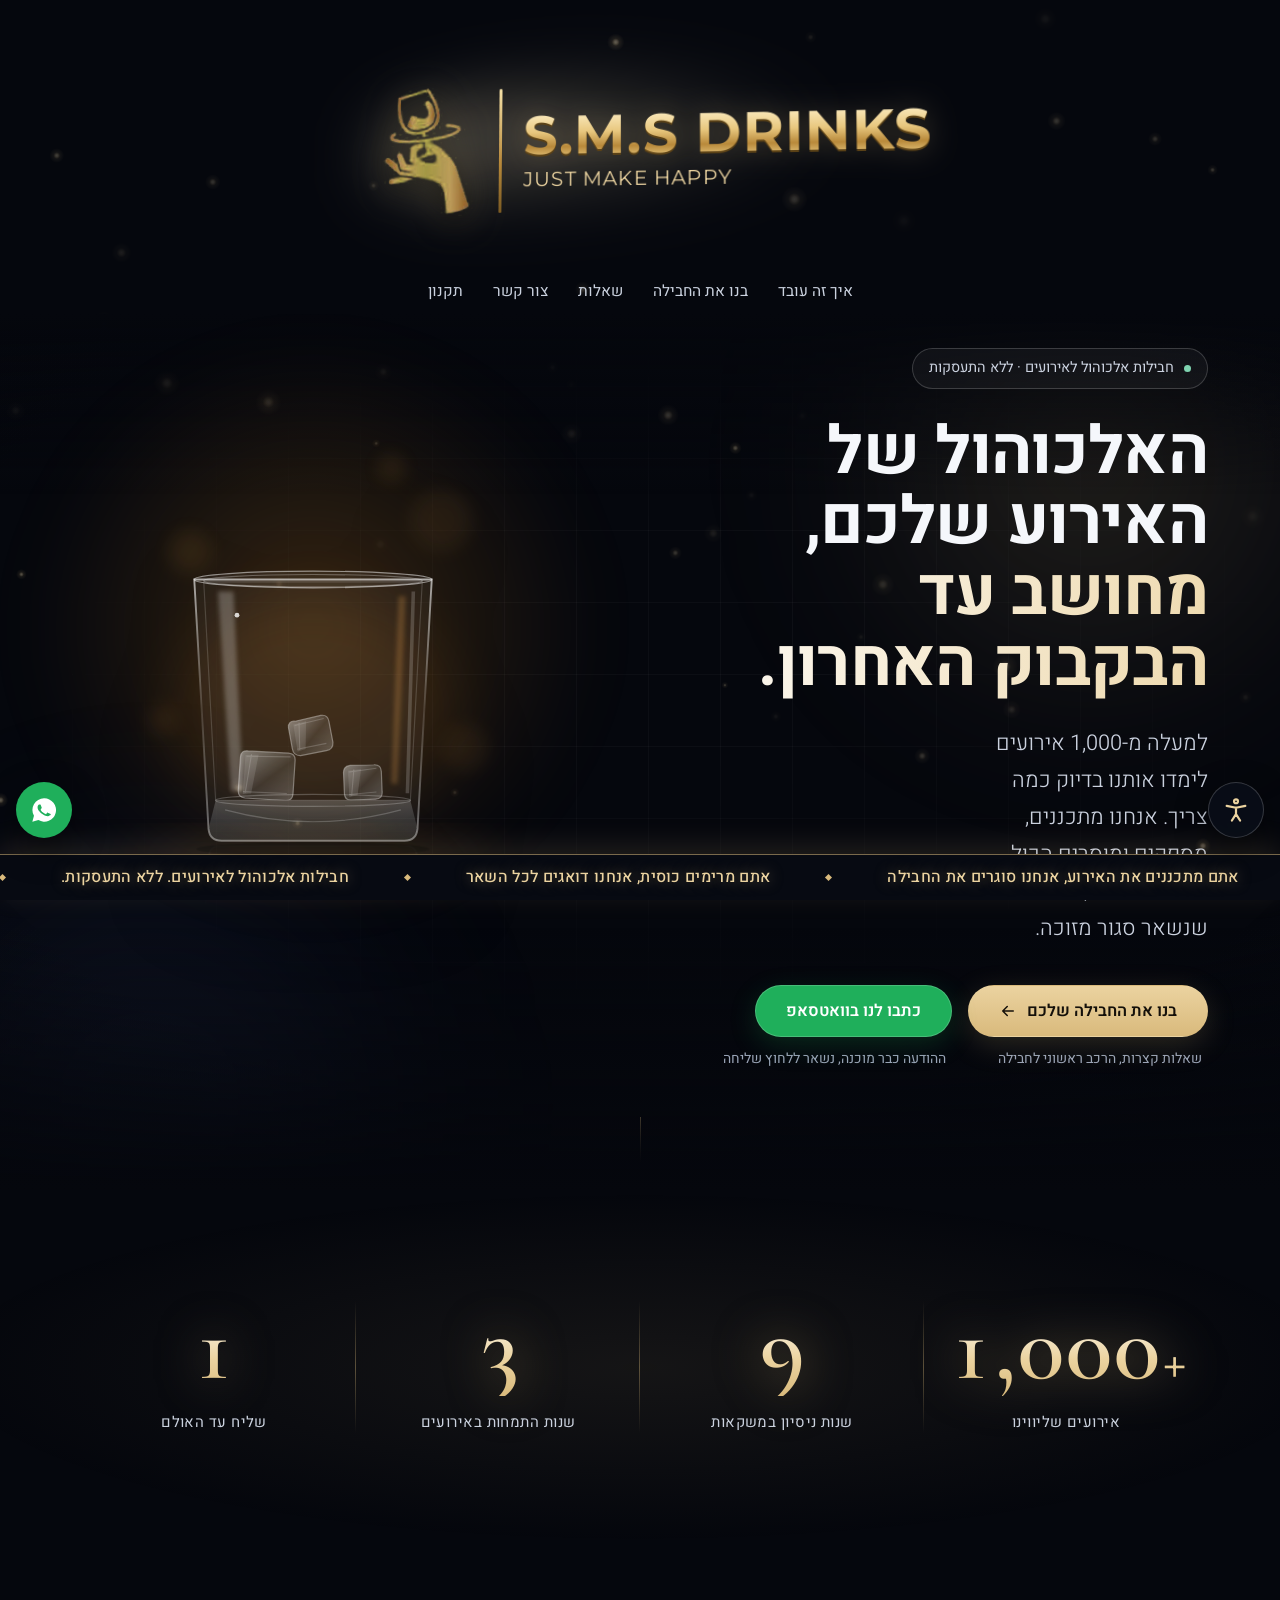
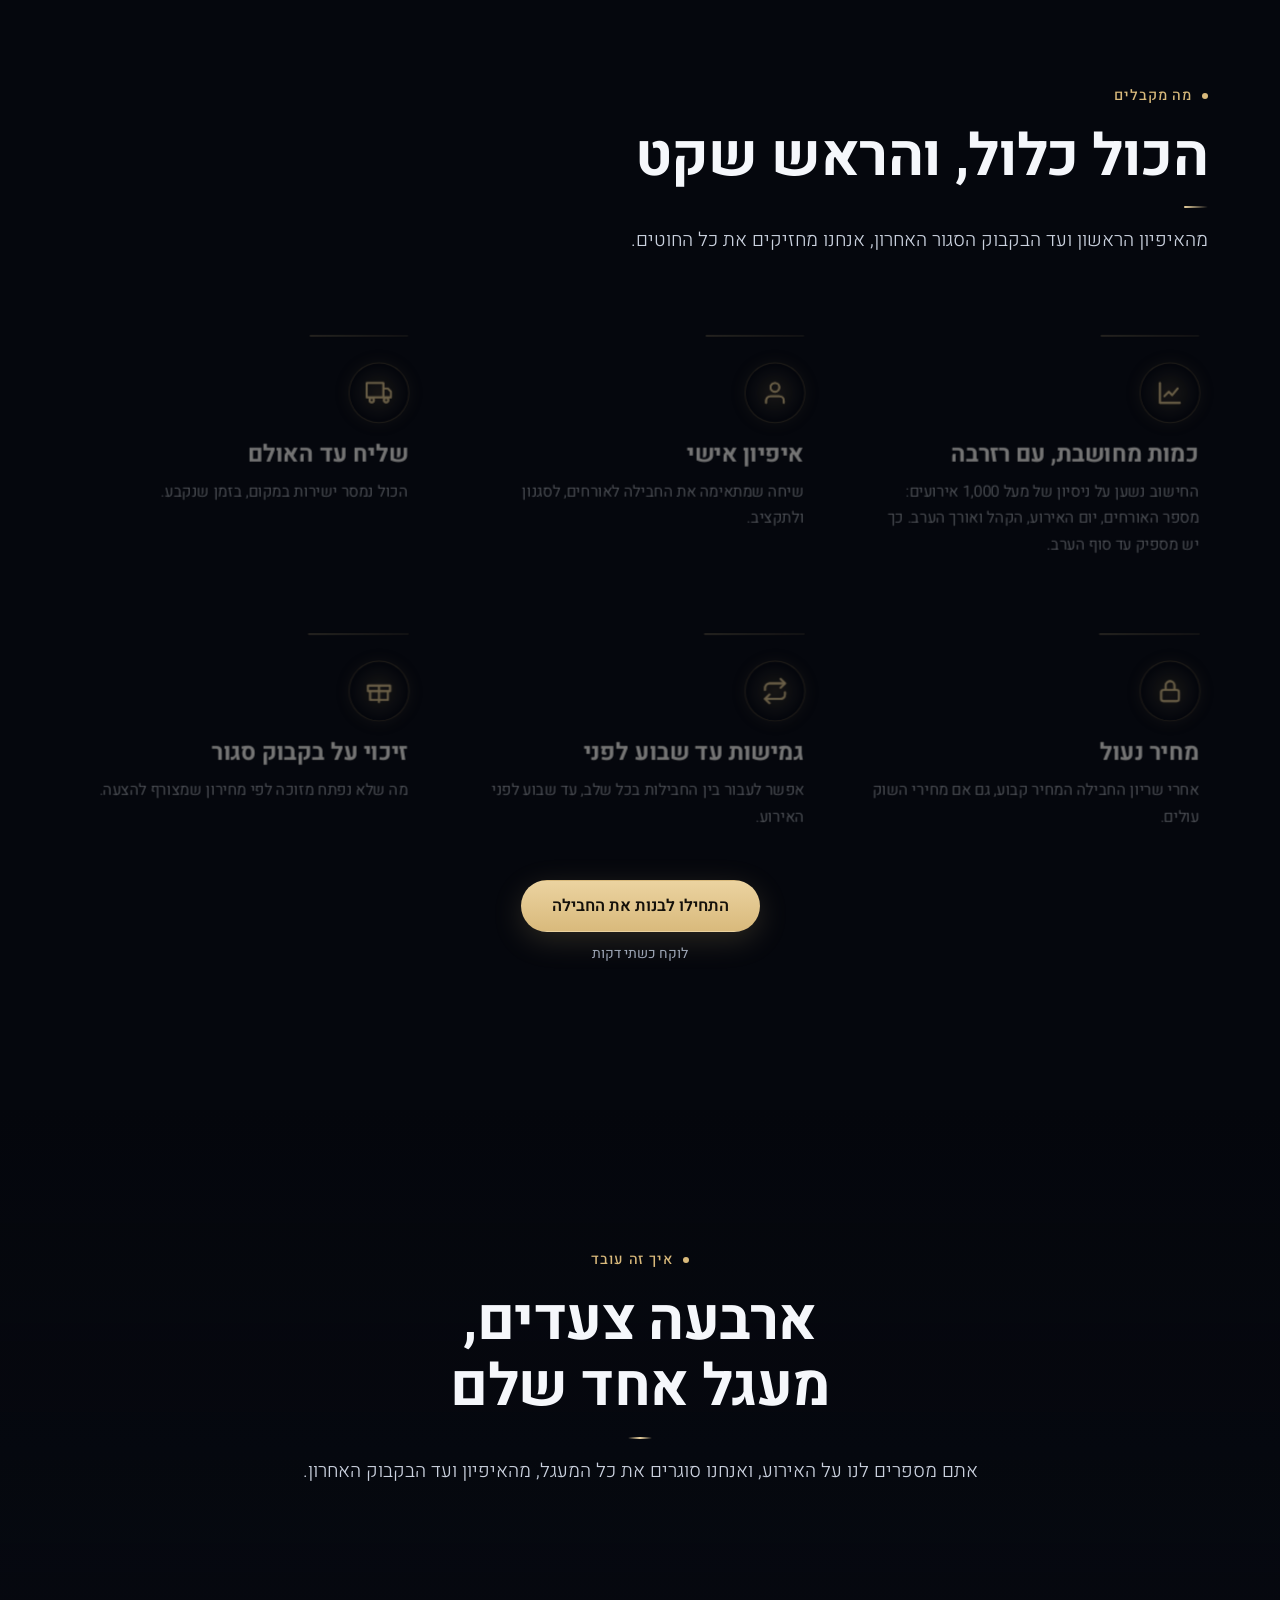
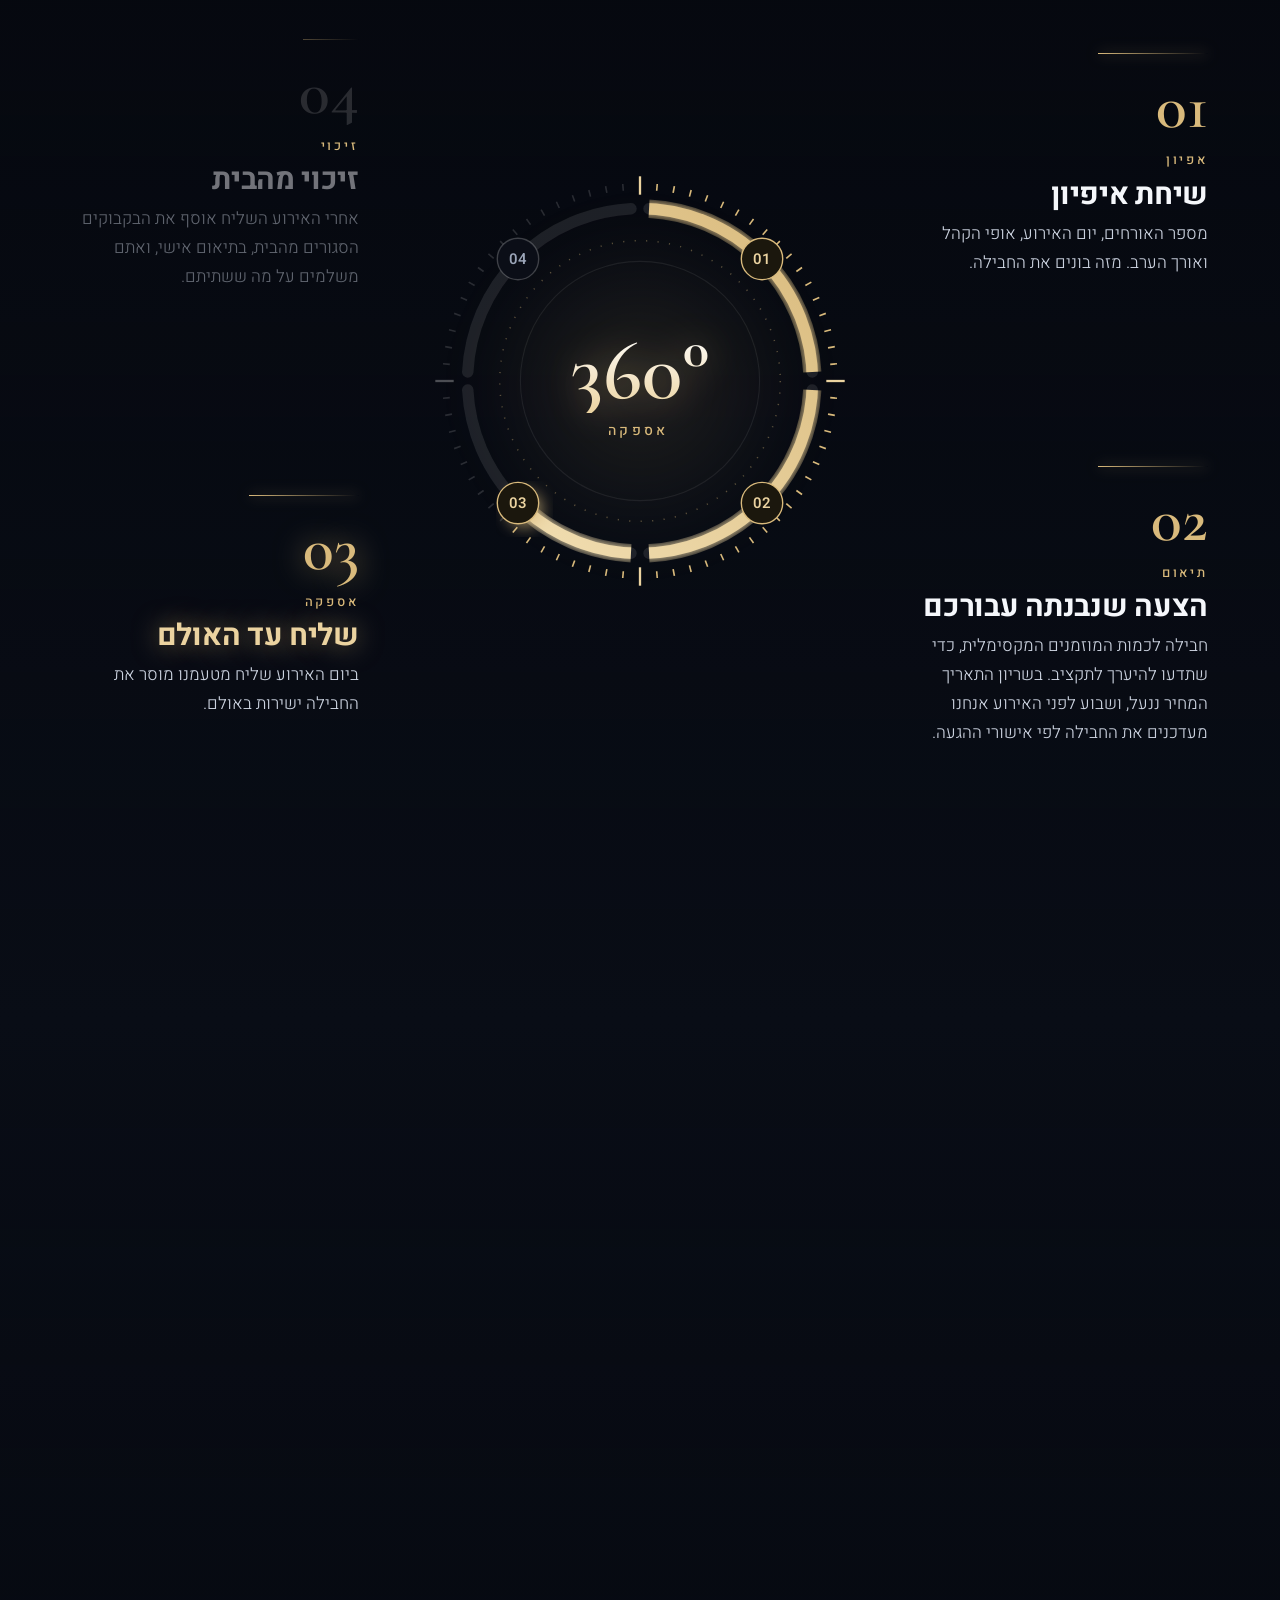
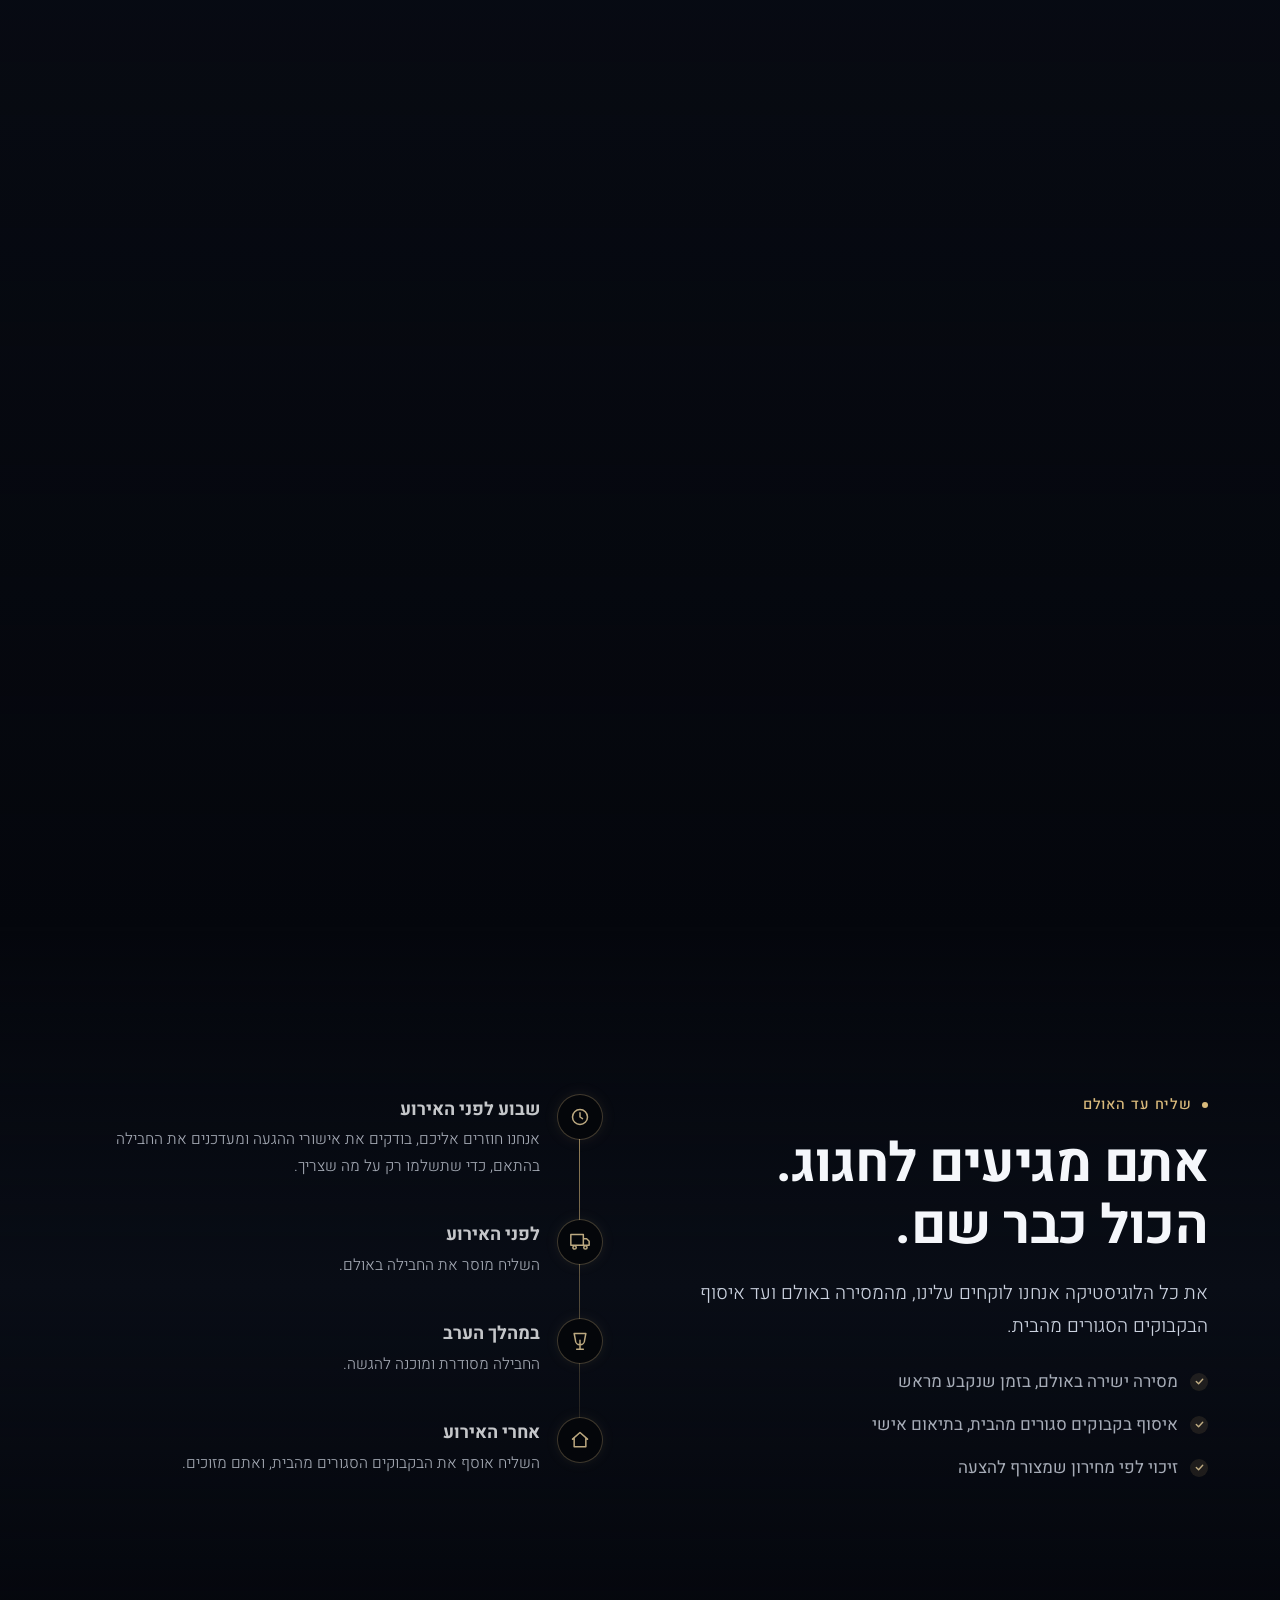
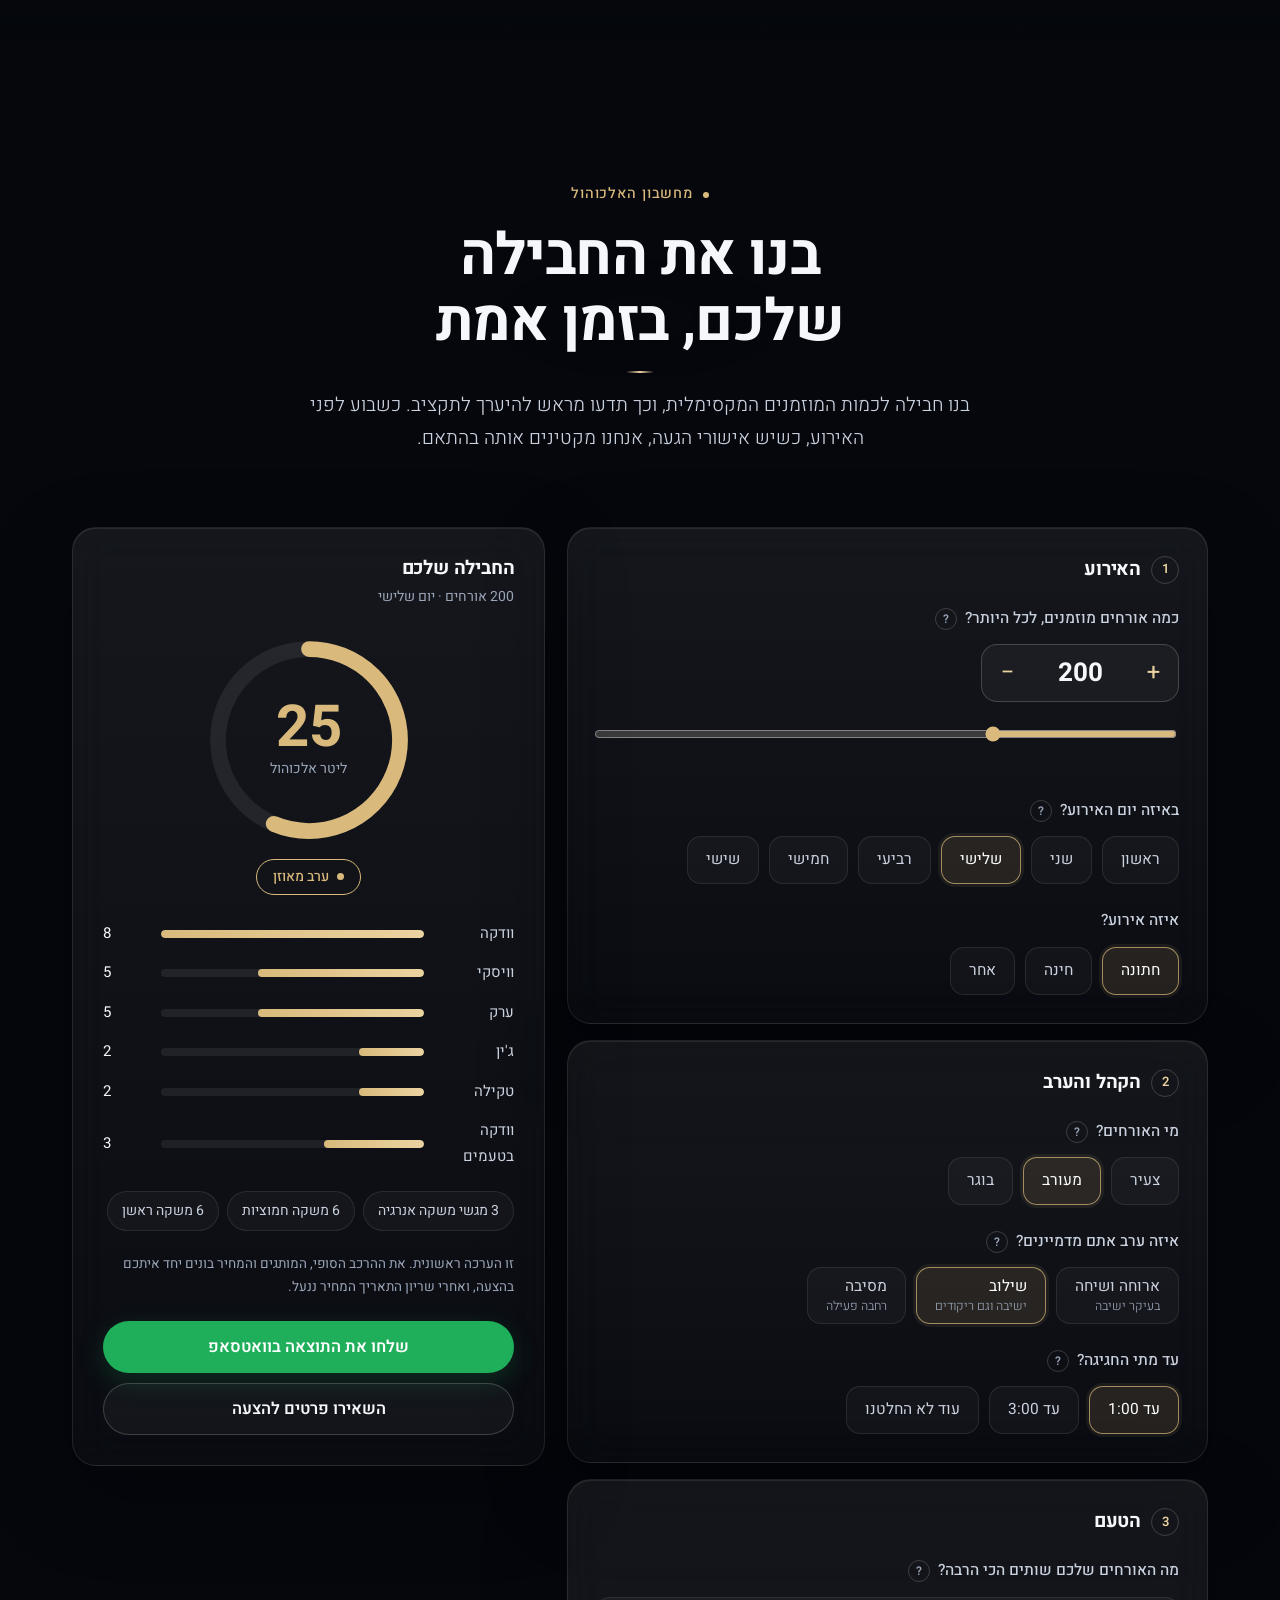
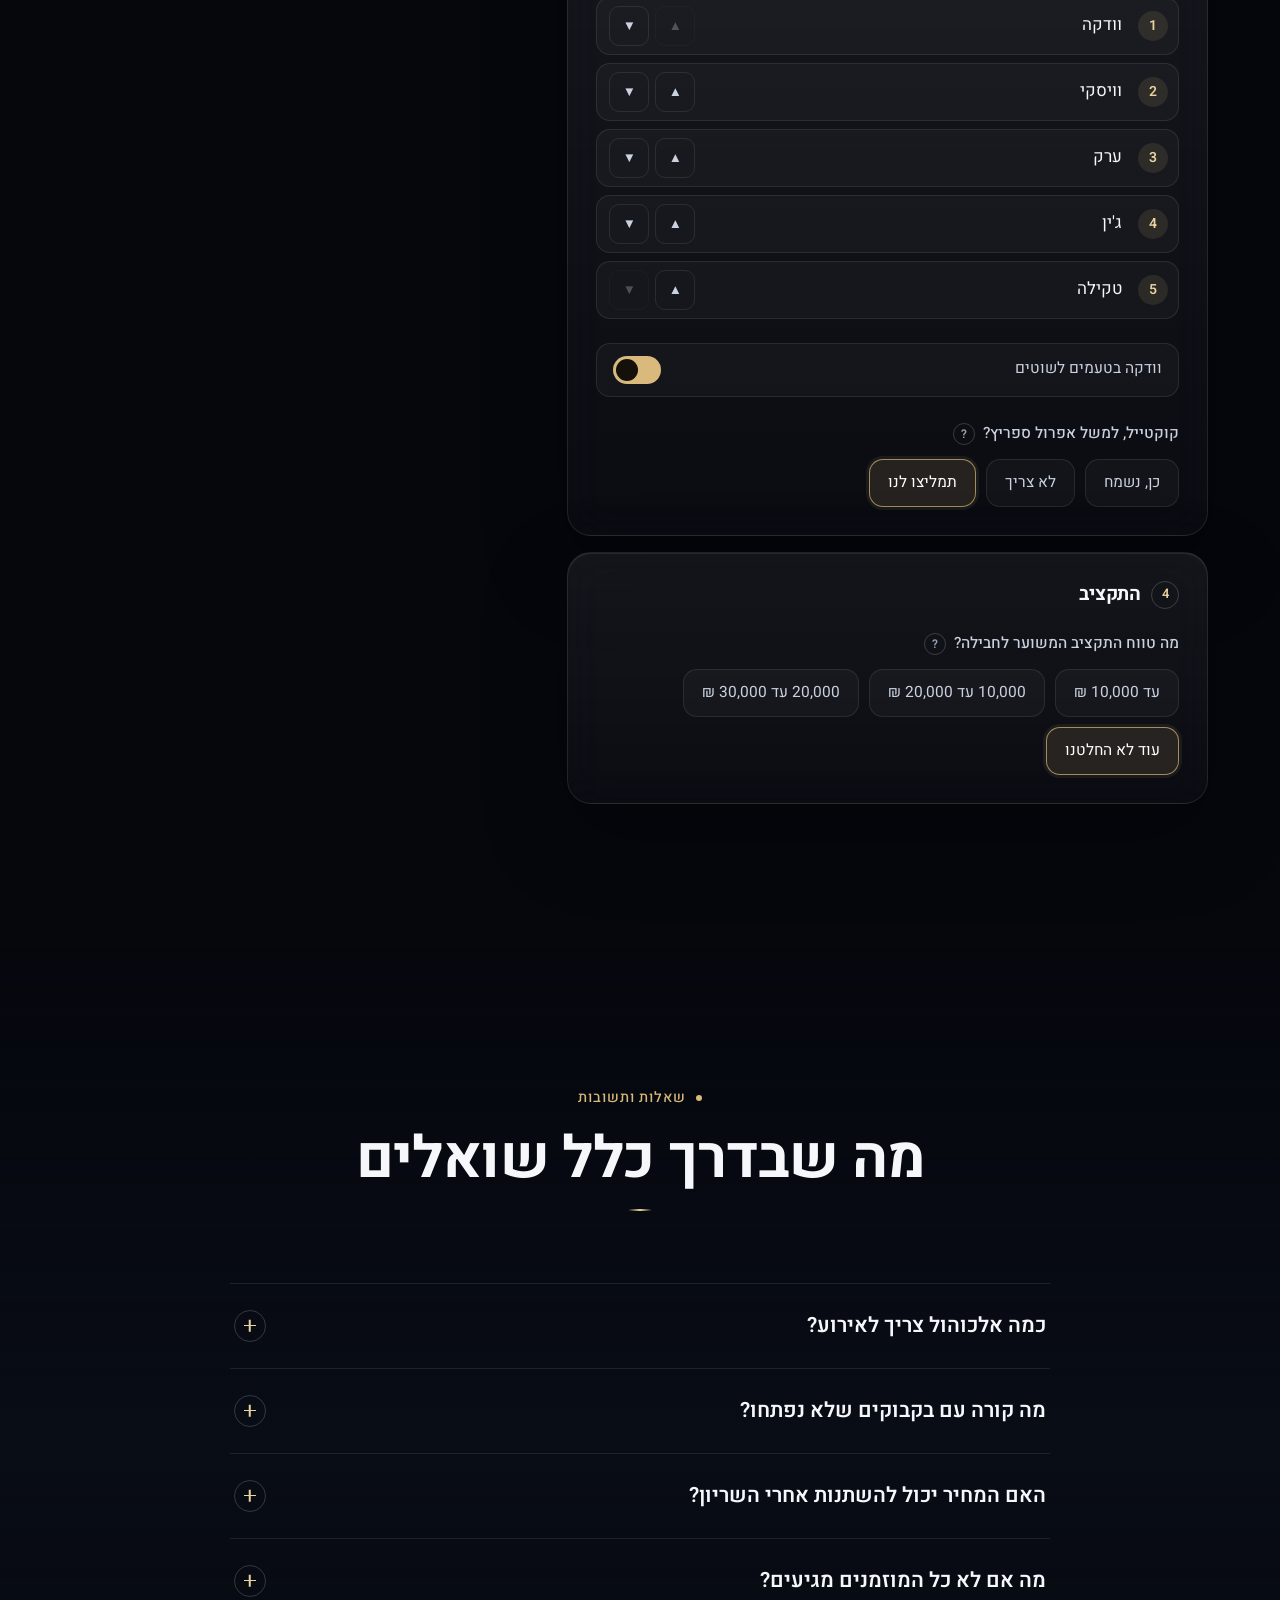
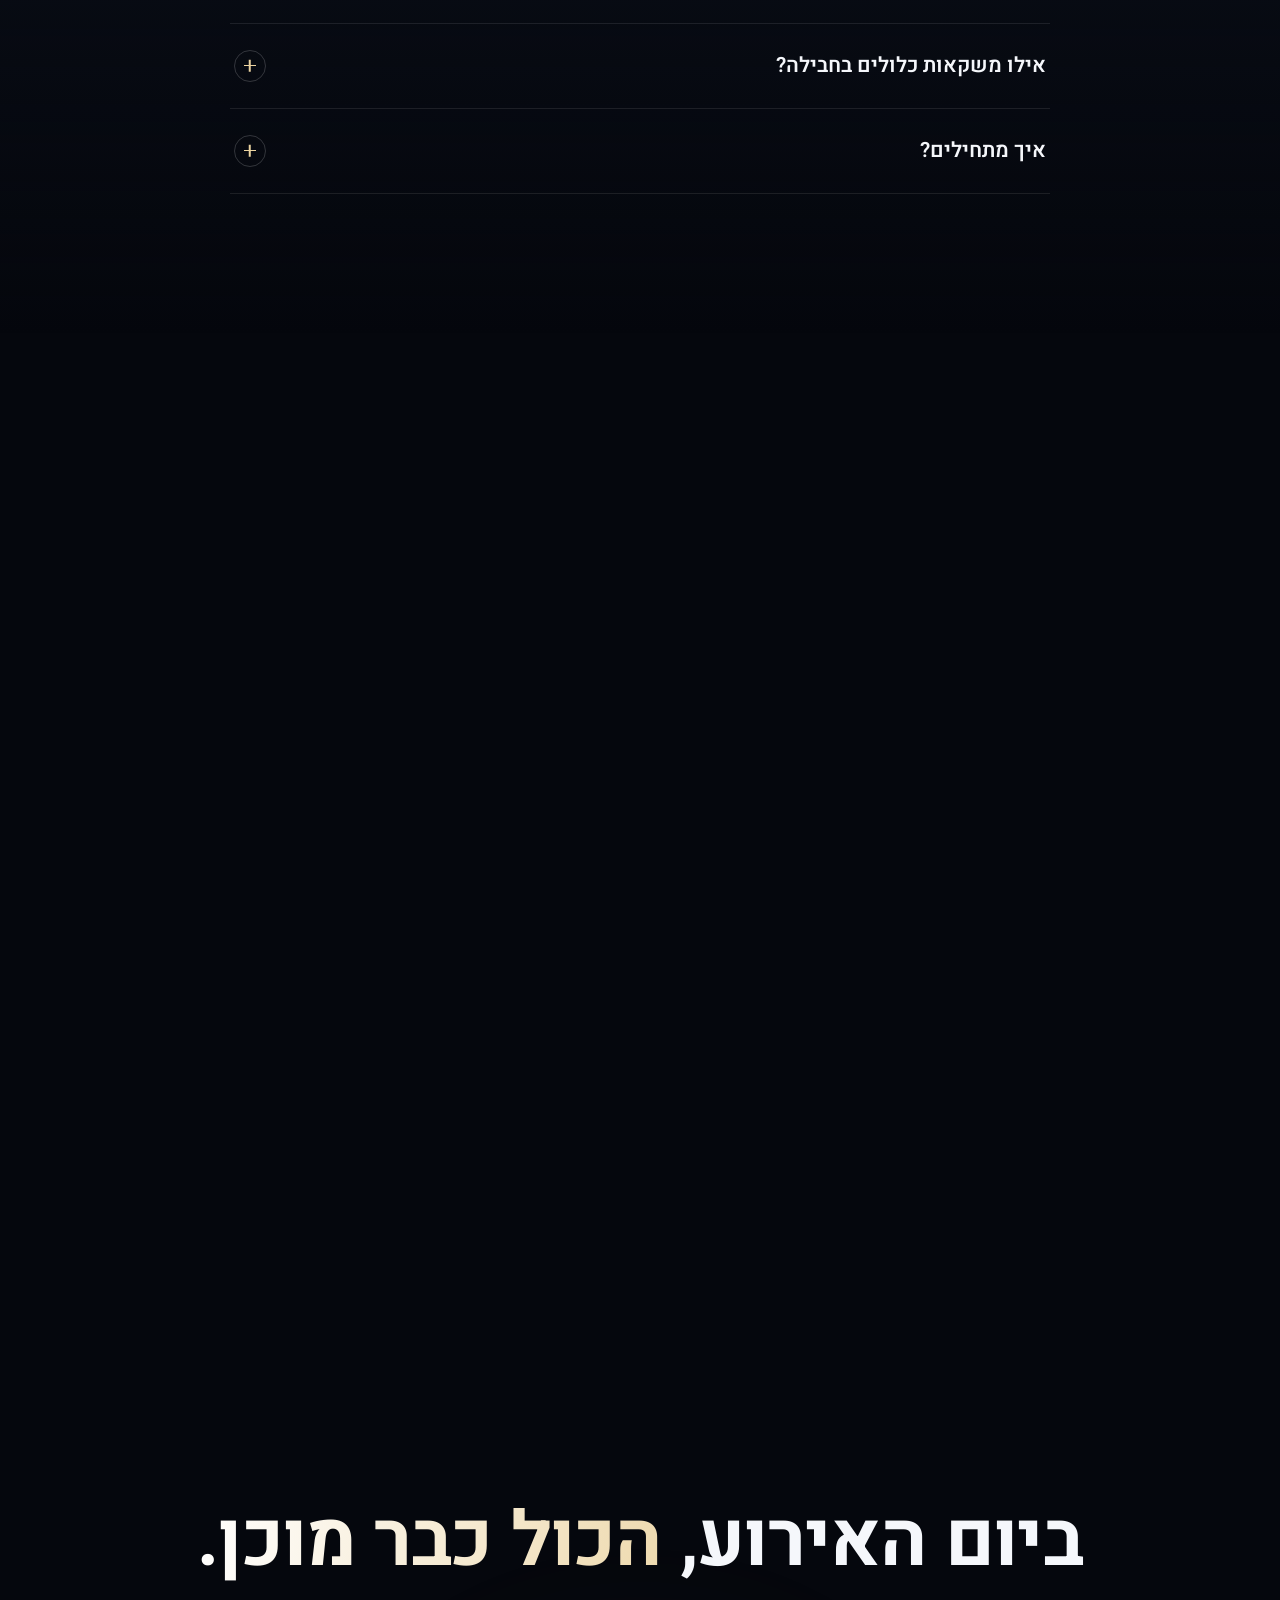
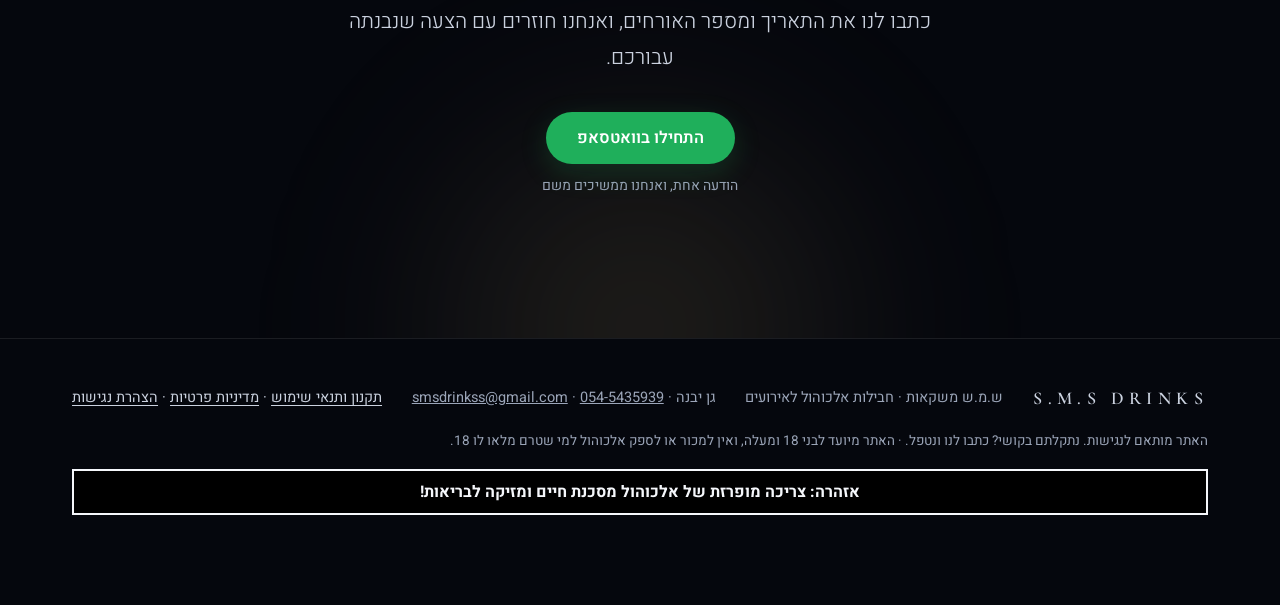
==== commit 569e674b: "מובייל: הכותרת מופיעה מיד, לוגו WebP, ושמירת קבצים בדפדפן - בטלפון (lite) הכותרת, הטקסט והכפתורים בג" ====
--- a/index.html
+++ b/index.html
@@ -15,7 +15,7 @@
 <link rel="preconnect" href="https://fonts.gstatic.com" crossorigin>
 <link rel="stylesheet" href="https://fonts.googleapis.com/css2?family=Cormorant+Garamond:wght@500;600;700&family=Montserrat:wght@400;700&family=Heebo:wght@300;400;500;600;700&display=swap" media="print" onload="this.media='all'">
 <noscript><link rel="stylesheet" href="https://fonts.googleapis.com/css2?family=Cormorant+Garamond:wght@500;600;700&family=Montserrat:wght@400;700&family=Heebo:wght@300;400;500;600;700&display=swap"></noscript>
-<link rel="stylesheet" href="css/styles.css?v=7">
+<link rel="stylesheet" href="css/styles.css?v=8">
 <script>(function(d){d.classList.add('js');try{if(matchMedia('(hover:none),(pointer:coarse),(max-width:900px)').matches)d.classList.add('lite')}catch(e){}})(document.documentElement);</script>
 <script type="application/ld+json">
 {"@context":"https://schema.org","@type":"LocalBusiness","name":"ש.מ.ש משקאות","alternateName":"S.M.S Drinks","description":"חבילות אלכוהול לאירועים ללא התעסקות, עם זיכוי על בקבוק סגור.","areaServed":"IL"}
@@ -29,7 +29,7 @@
 <header class="hdr" id="hdr">
   <div class="wrap">
     <a class="logo" href="#top" aria-label="S.M.S Drinks, ש.מ.ש משקאות, לראש העמוד">
-      <img class="lm" src="assets/logo-mark.png" width="180" height="244" alt="">
+      <picture><source srcset="assets/logo-mark.webp?v=1" type="image/webp"><img class="lm" fetchpriority="high" src="assets/logo-mark.png" width="180" height="244" alt=""></picture>
       <span class="lb" aria-hidden="true"></span>
       <span class="lt" dir="ltr"><b>S.M.S DRINKS</b><small>JUST MAKE HAPPY</small></span>
     </a>
--- a/css/styles.css
+++ b/css/styles.css
@@ -552,3 +552,9 @@
    so the blur/spin is drawn once and only moved or faded */
 .sec-head::after,.vi::after,.rt::after,.tr::after,.ticks li::after{will-change:opacity}
 .vi .ic::before{will-change:transform}
+
+/* Mobile speed: on phones the hero shows at once (no waiting for JS + 1.2s fade), other reveals are shorter */
+.js.lite .hero .rv{opacity:1;transform:none;transition:none}
+.js.lite .rv{transition-duration:.5s;transition-delay:0s}
+
+picture{display:contents}
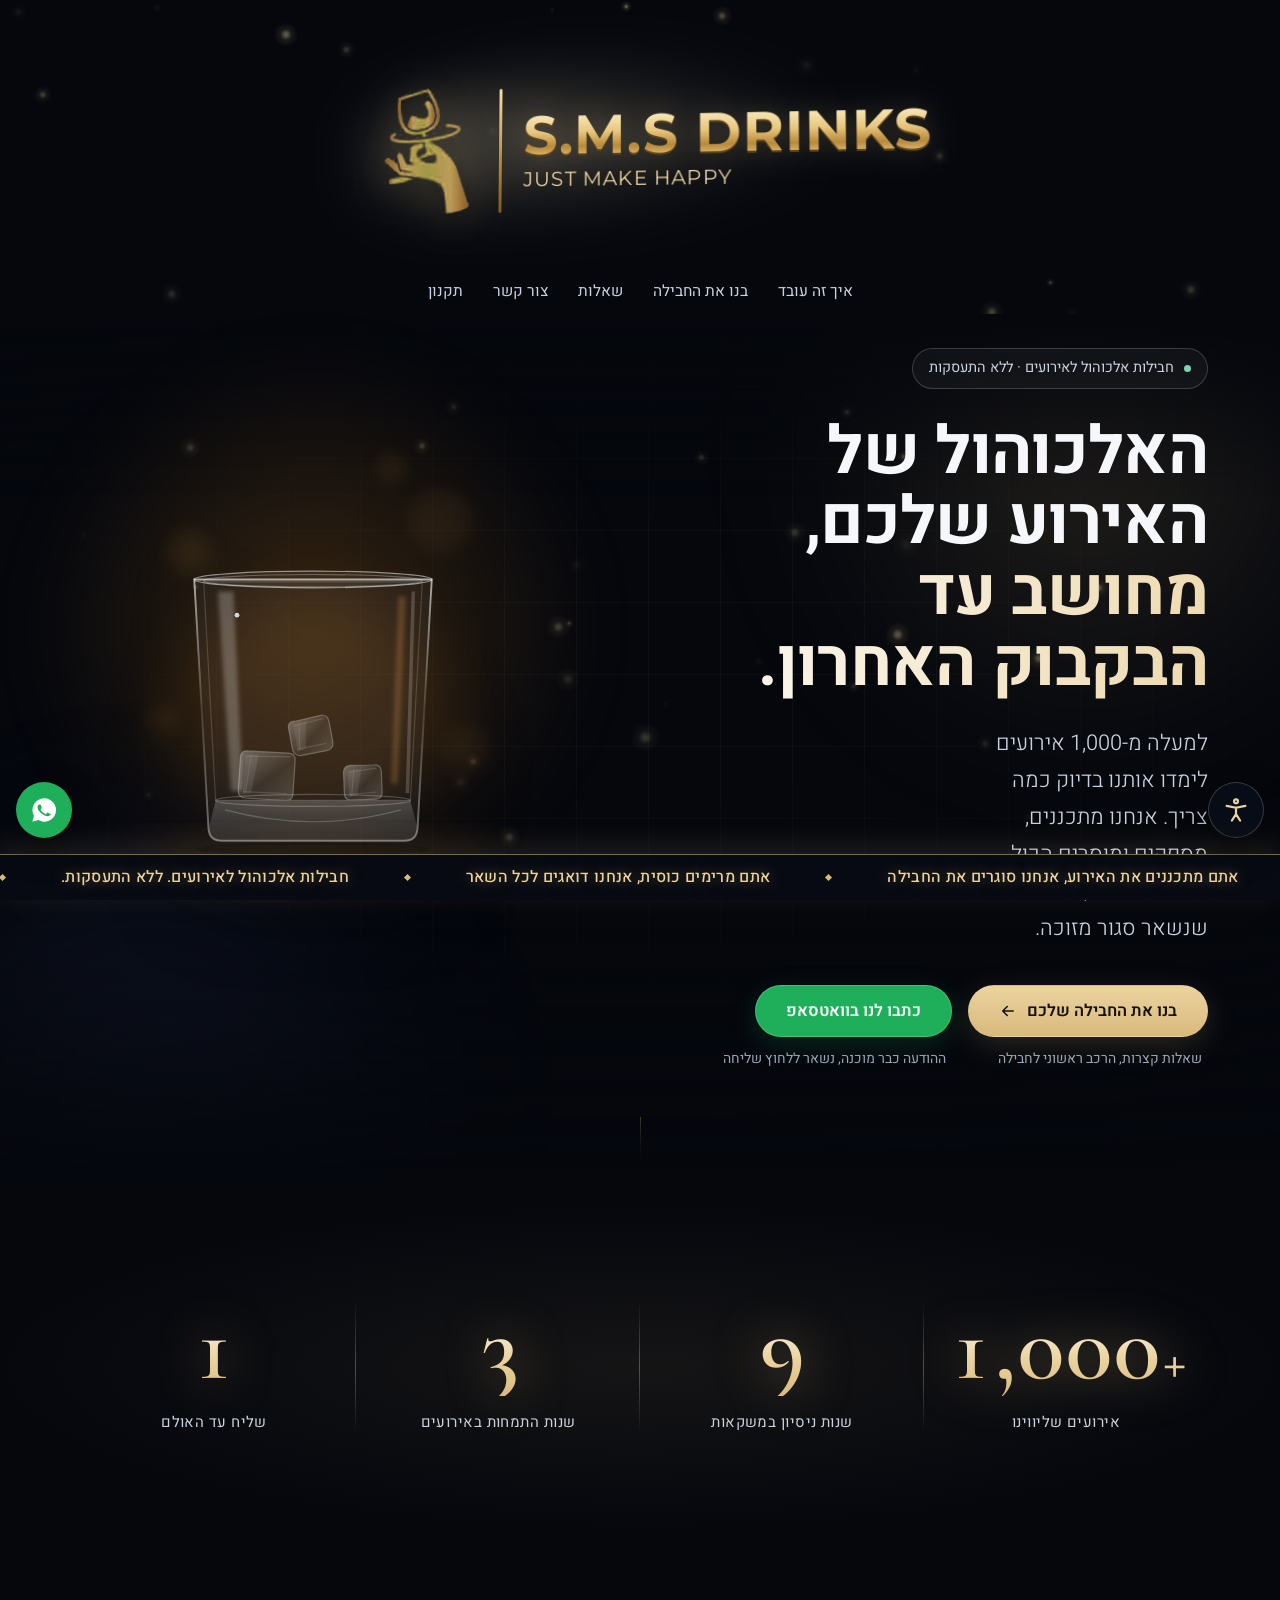
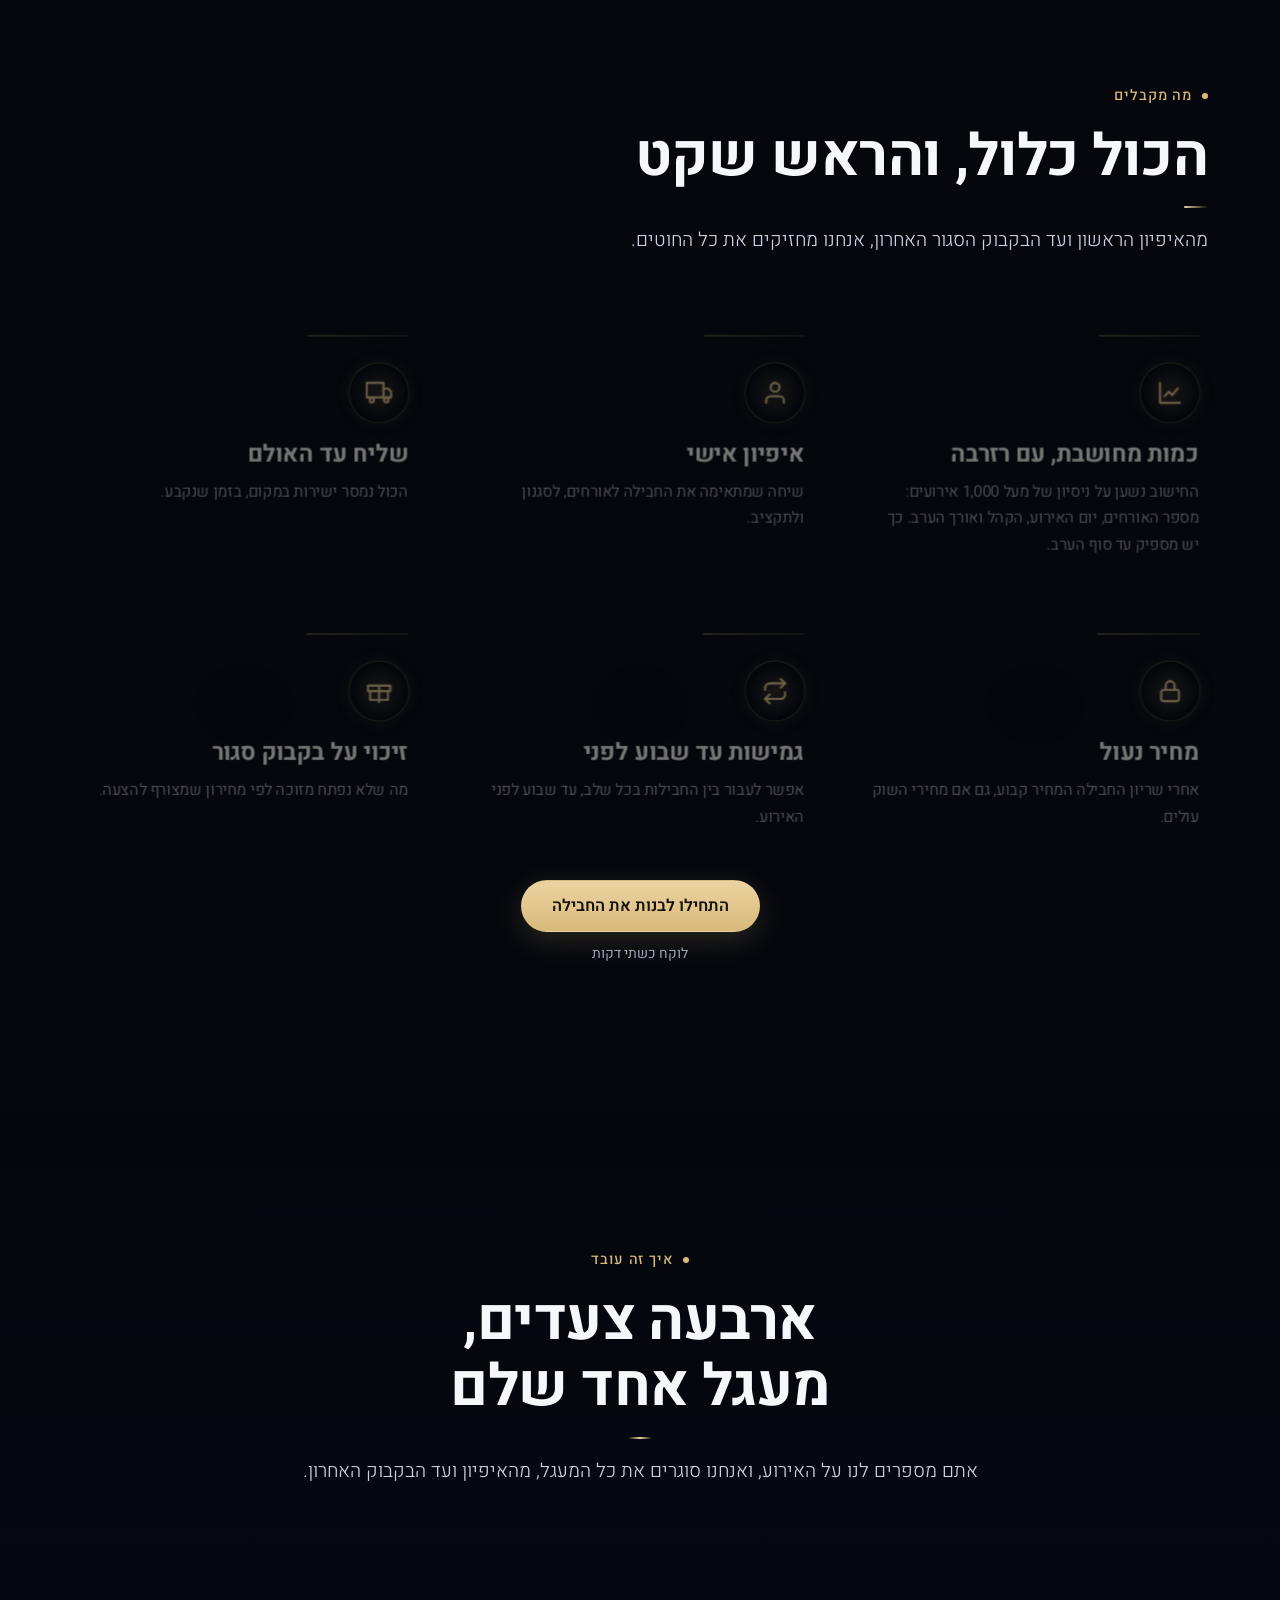
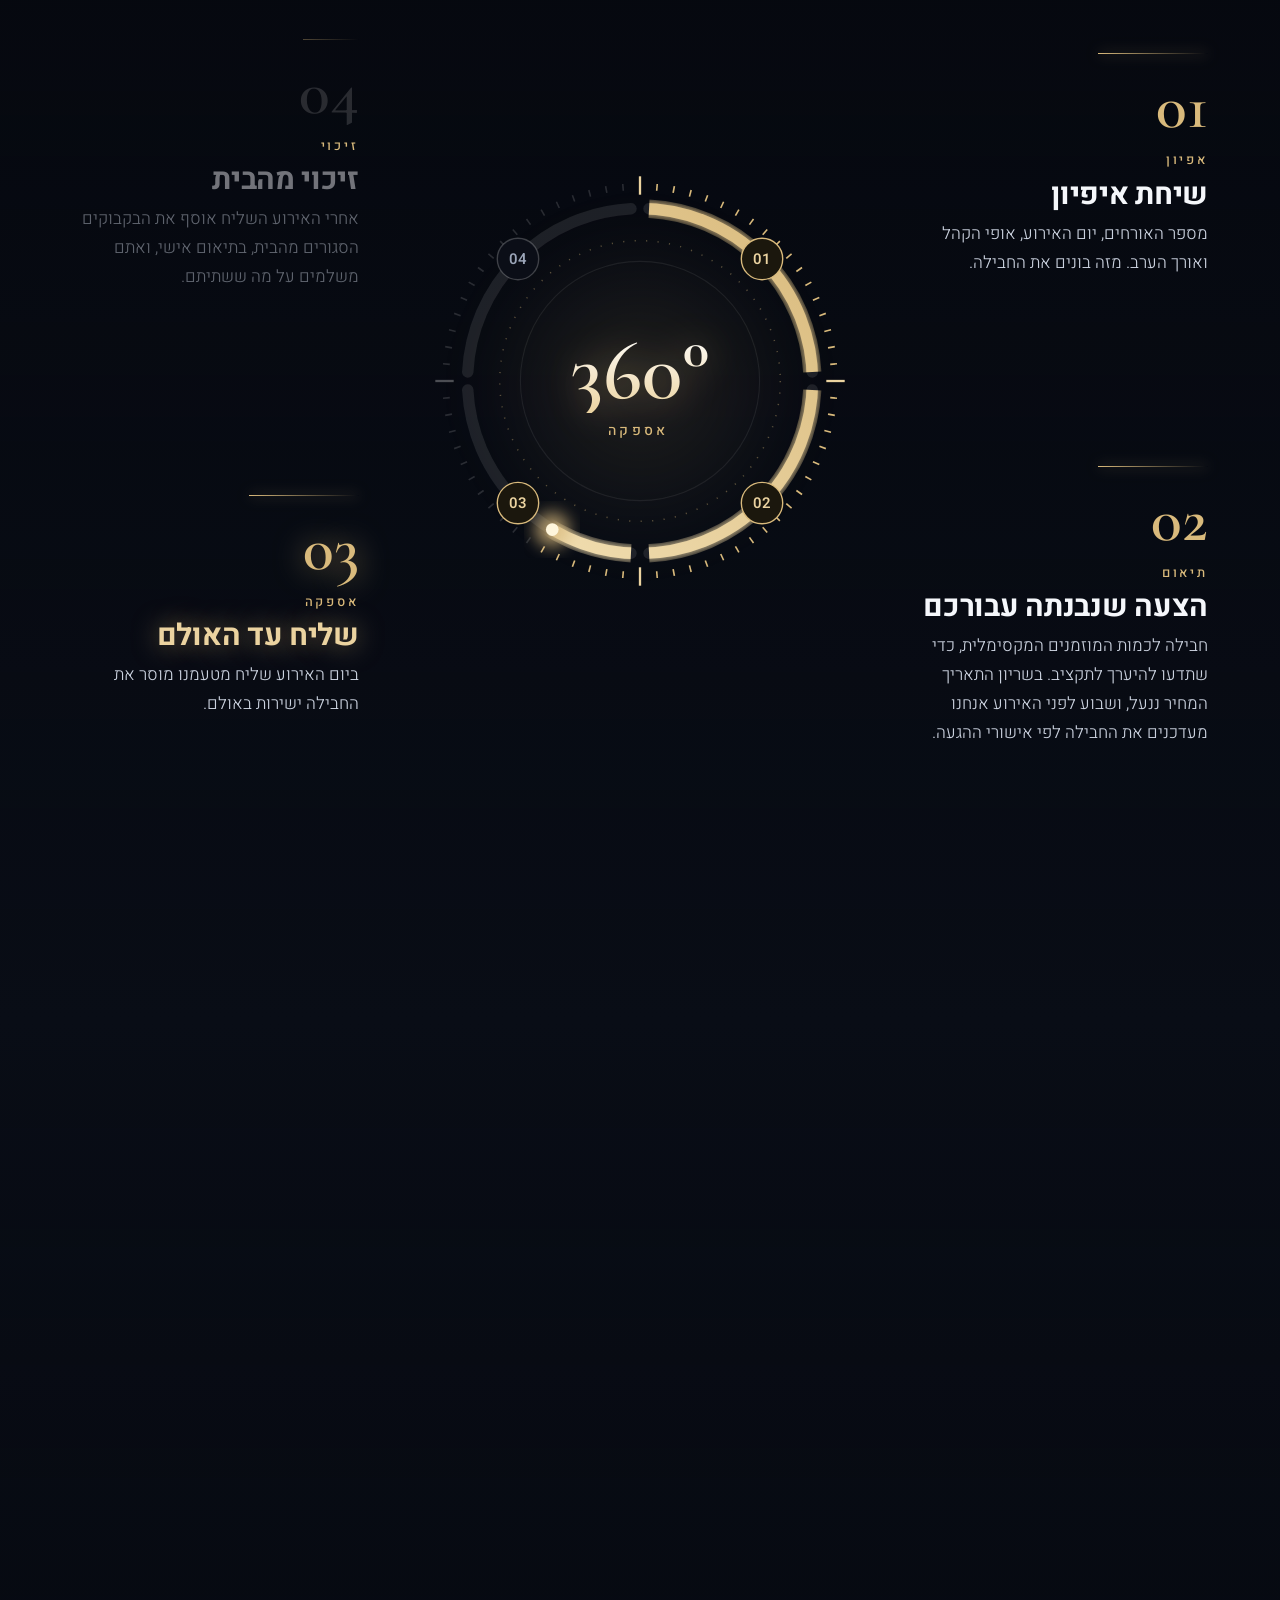
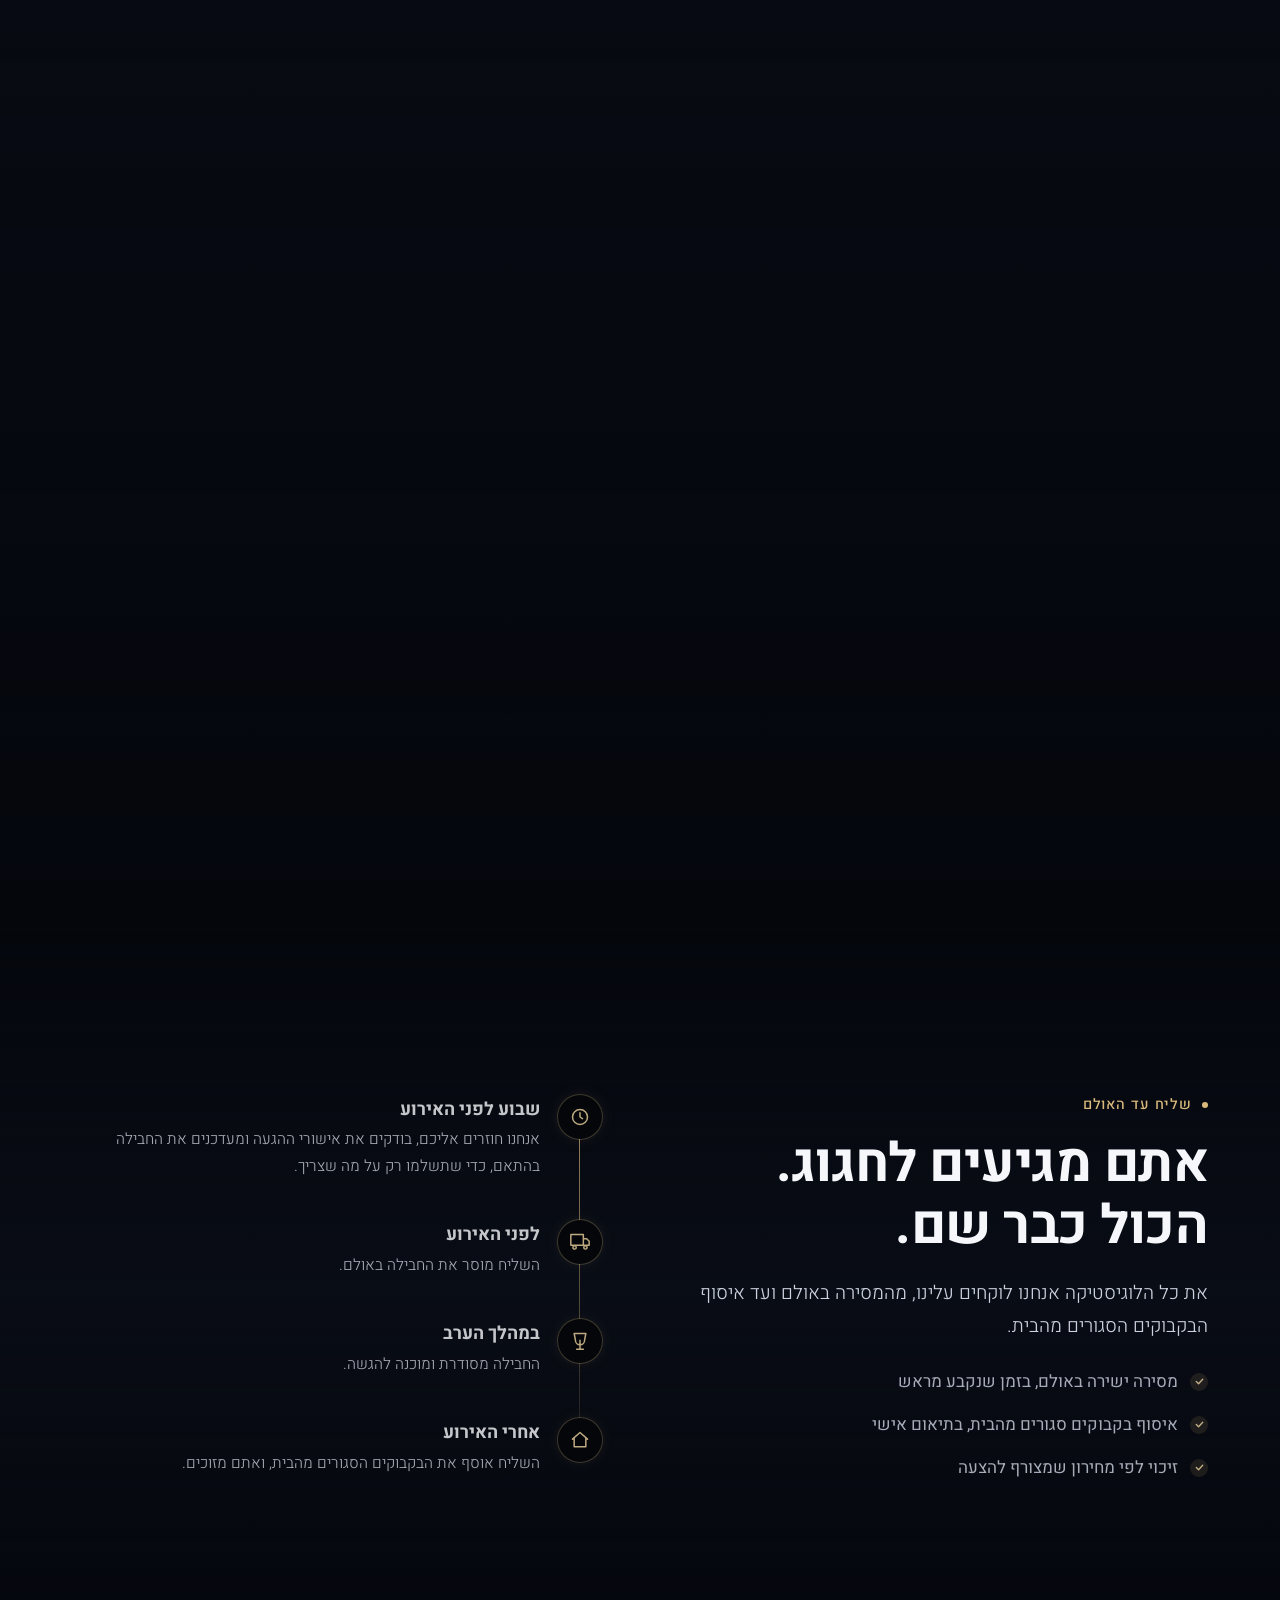
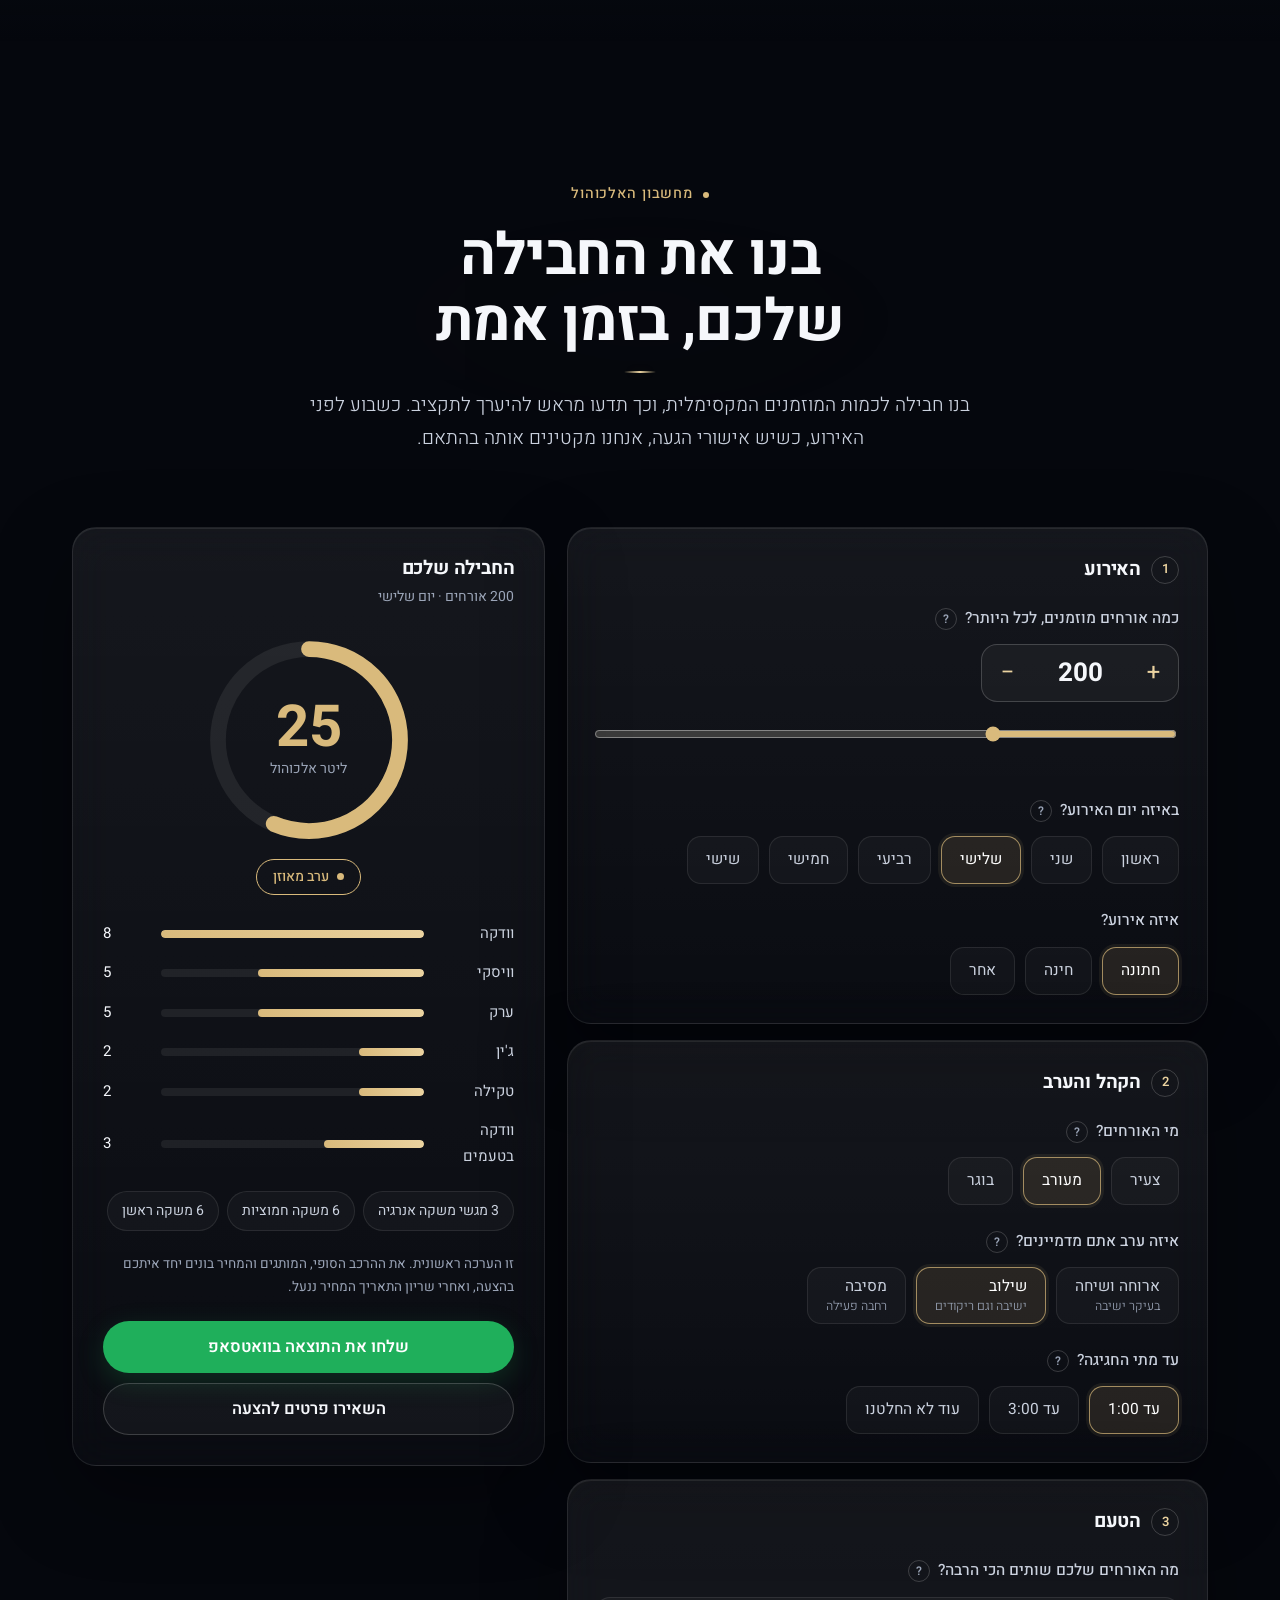
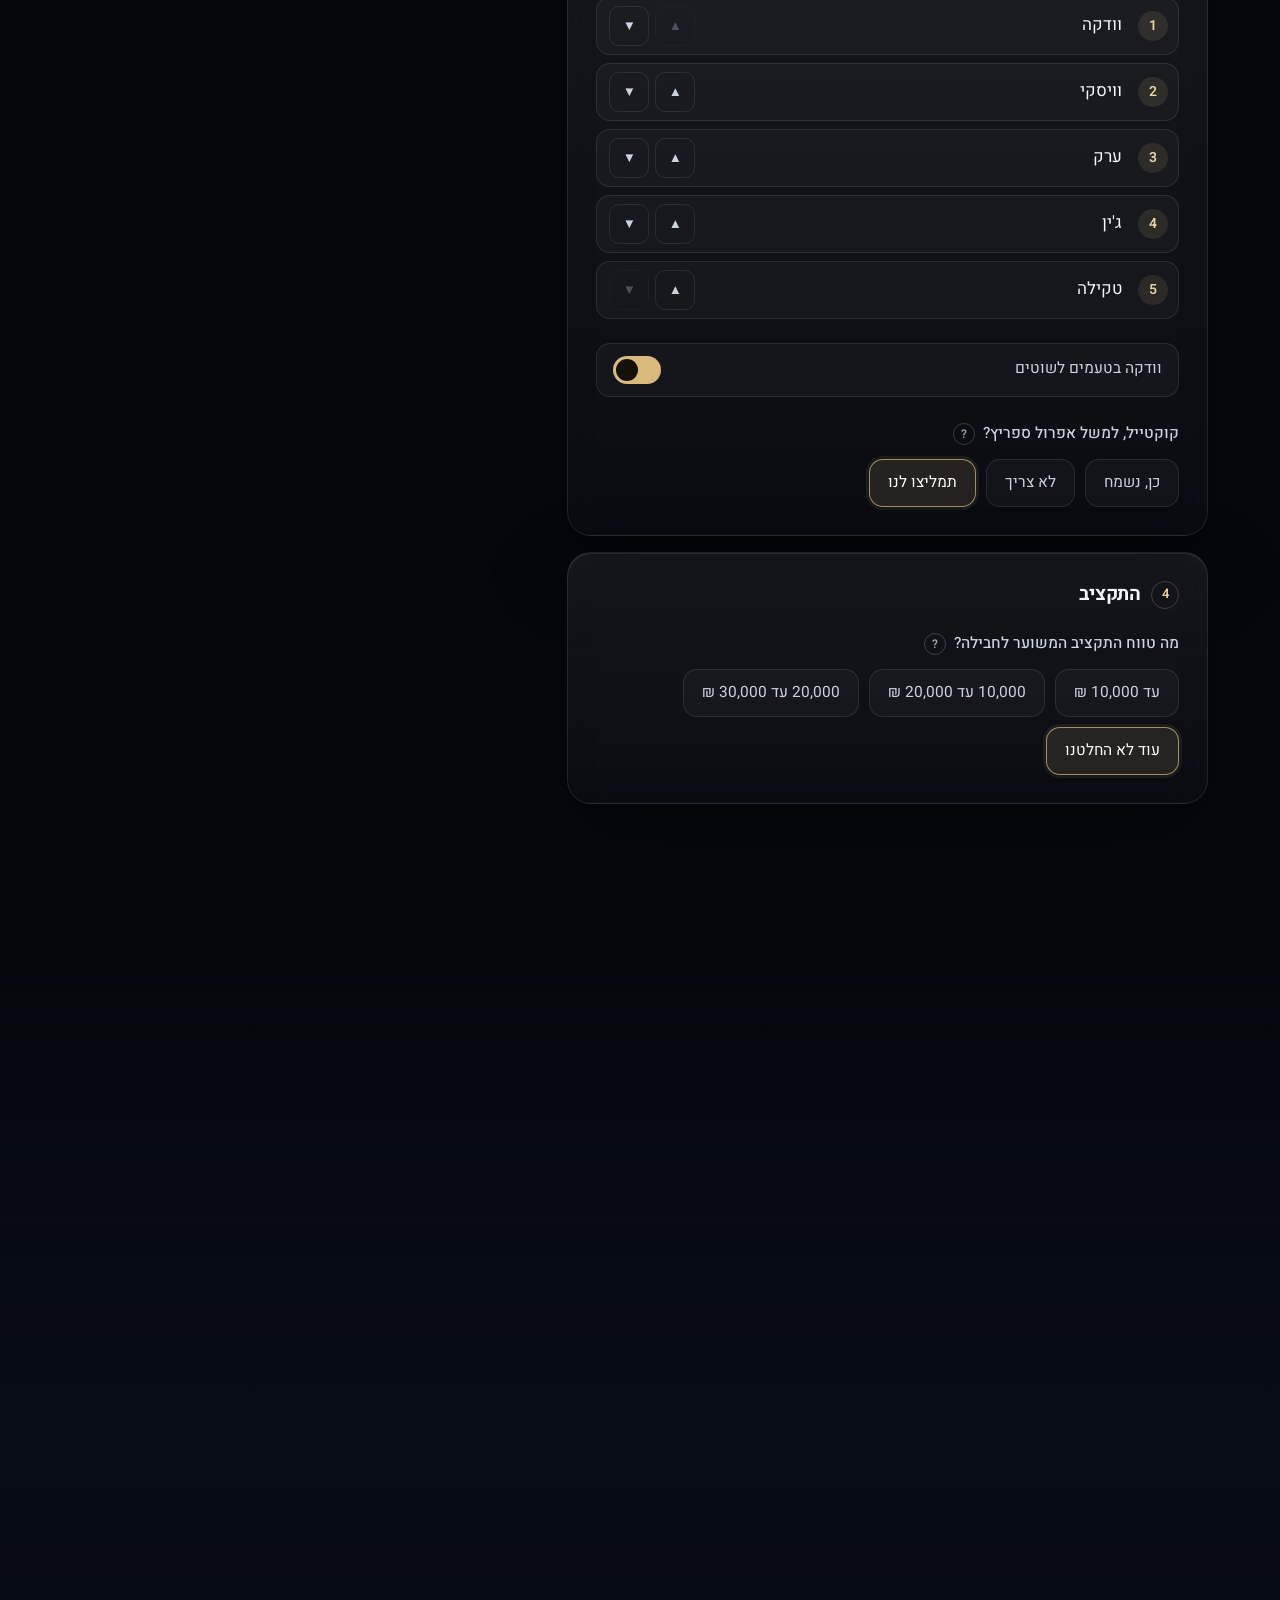
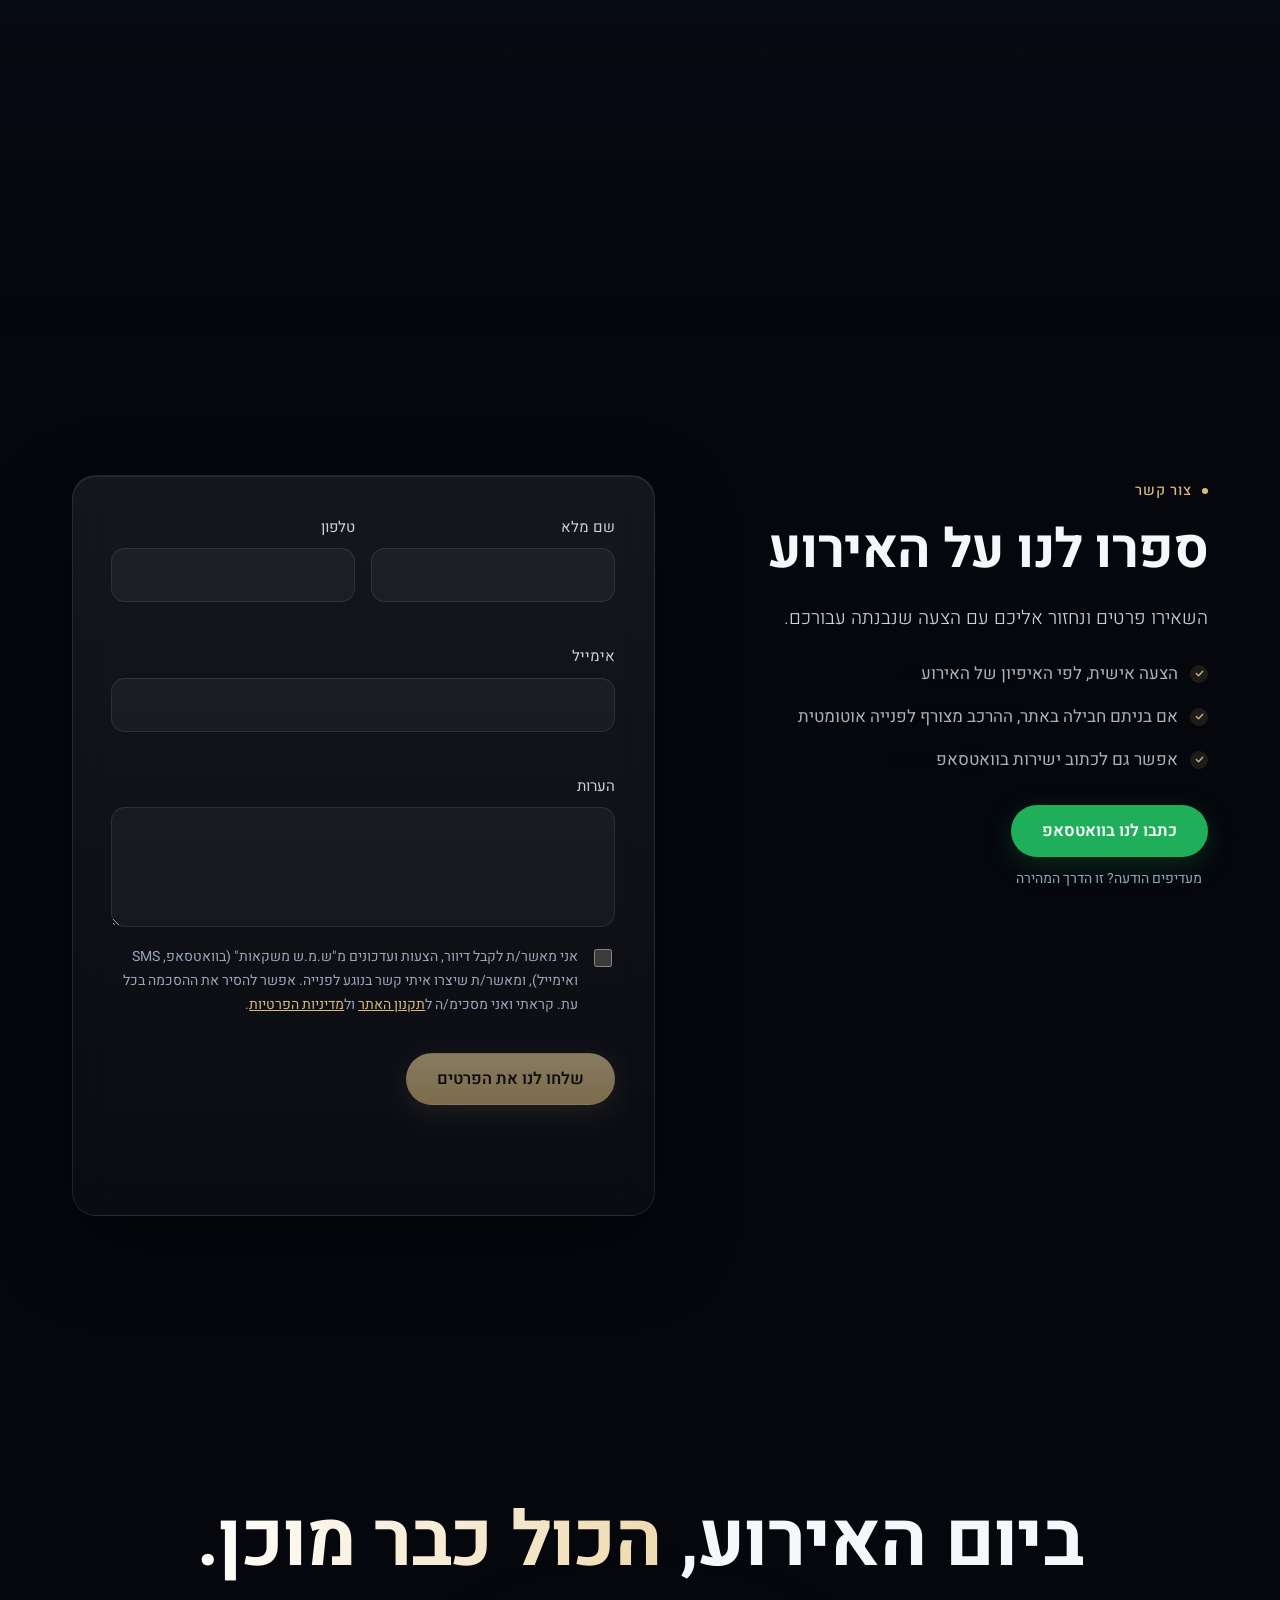
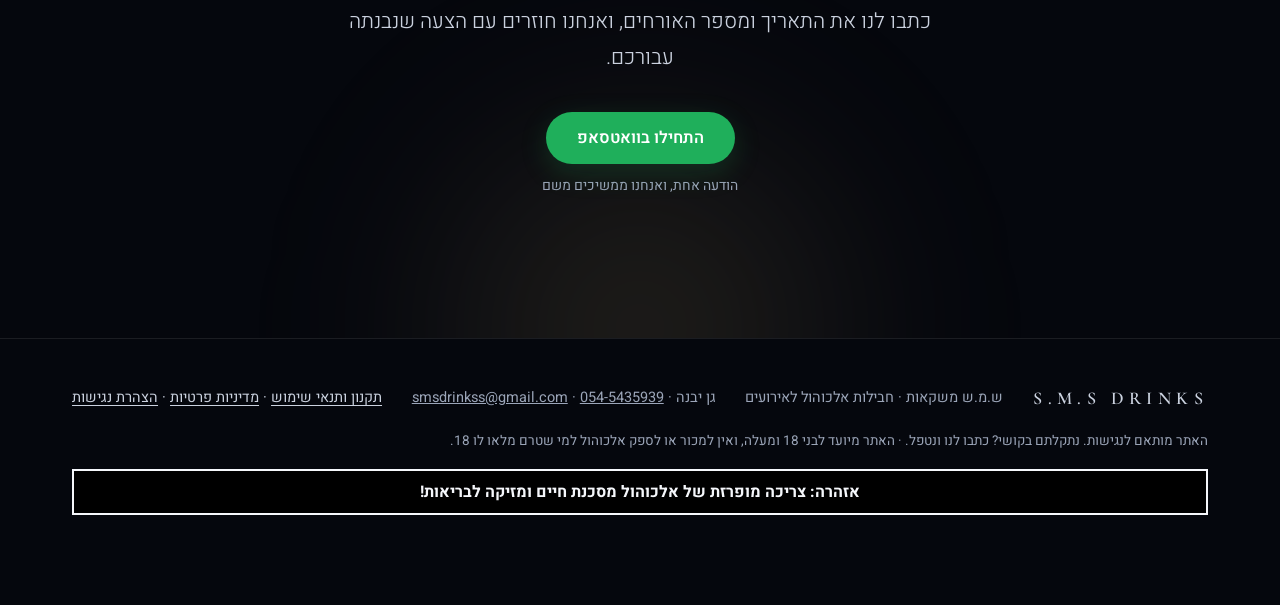
==== commit bbc5376b: "Site tracking: owner opt-out via ?notrack=1 (stored per device) Co-Authored-By: Claude Sonnet 5.5 <n" ====
--- a/index.html
+++ b/index.html
@@ -321,6 +321,6 @@
 <script src="js/app.js?v=9"></script>
 <script src="js/lead.js?v=8"></script>
 <script src="js/pour.js?v=2"></script>
-<script src="js/track.js?v=1"></script>
+<script src="js/track.js?v=2"></script>
 </body>
 </html>
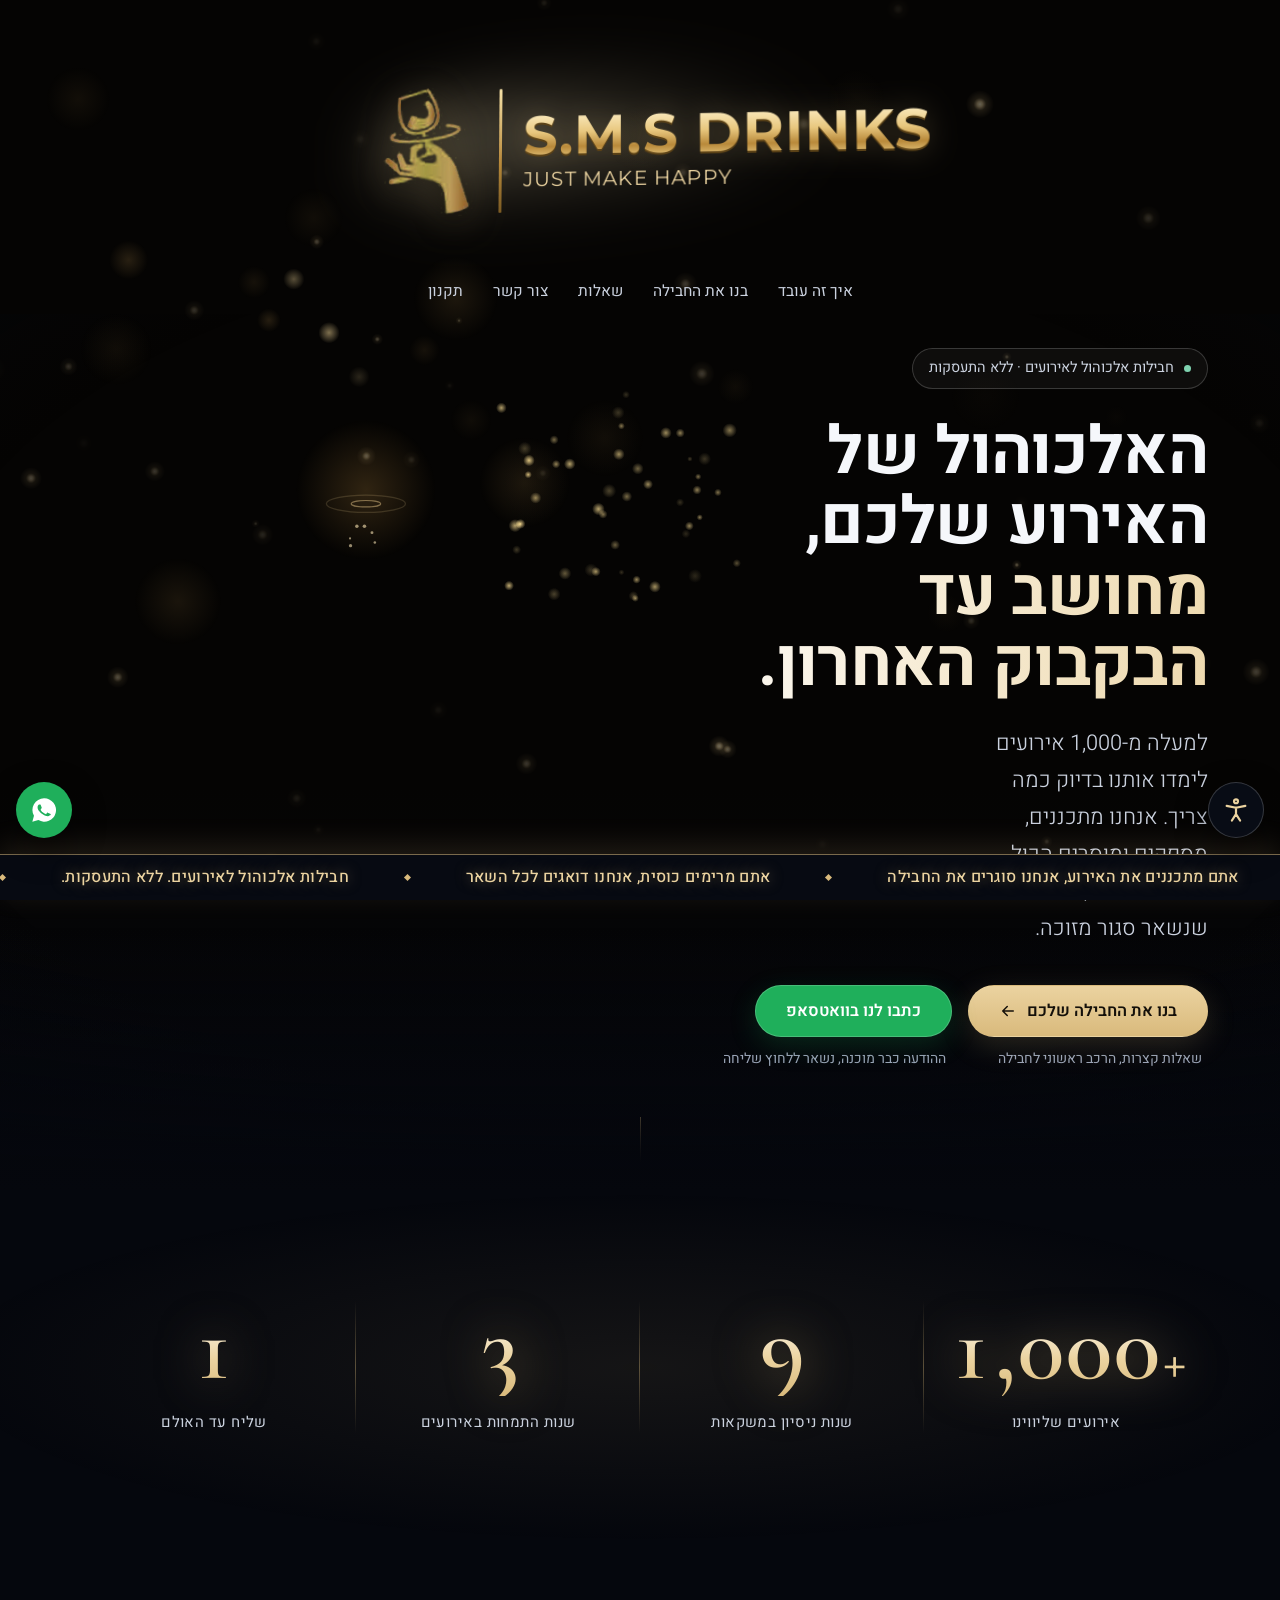
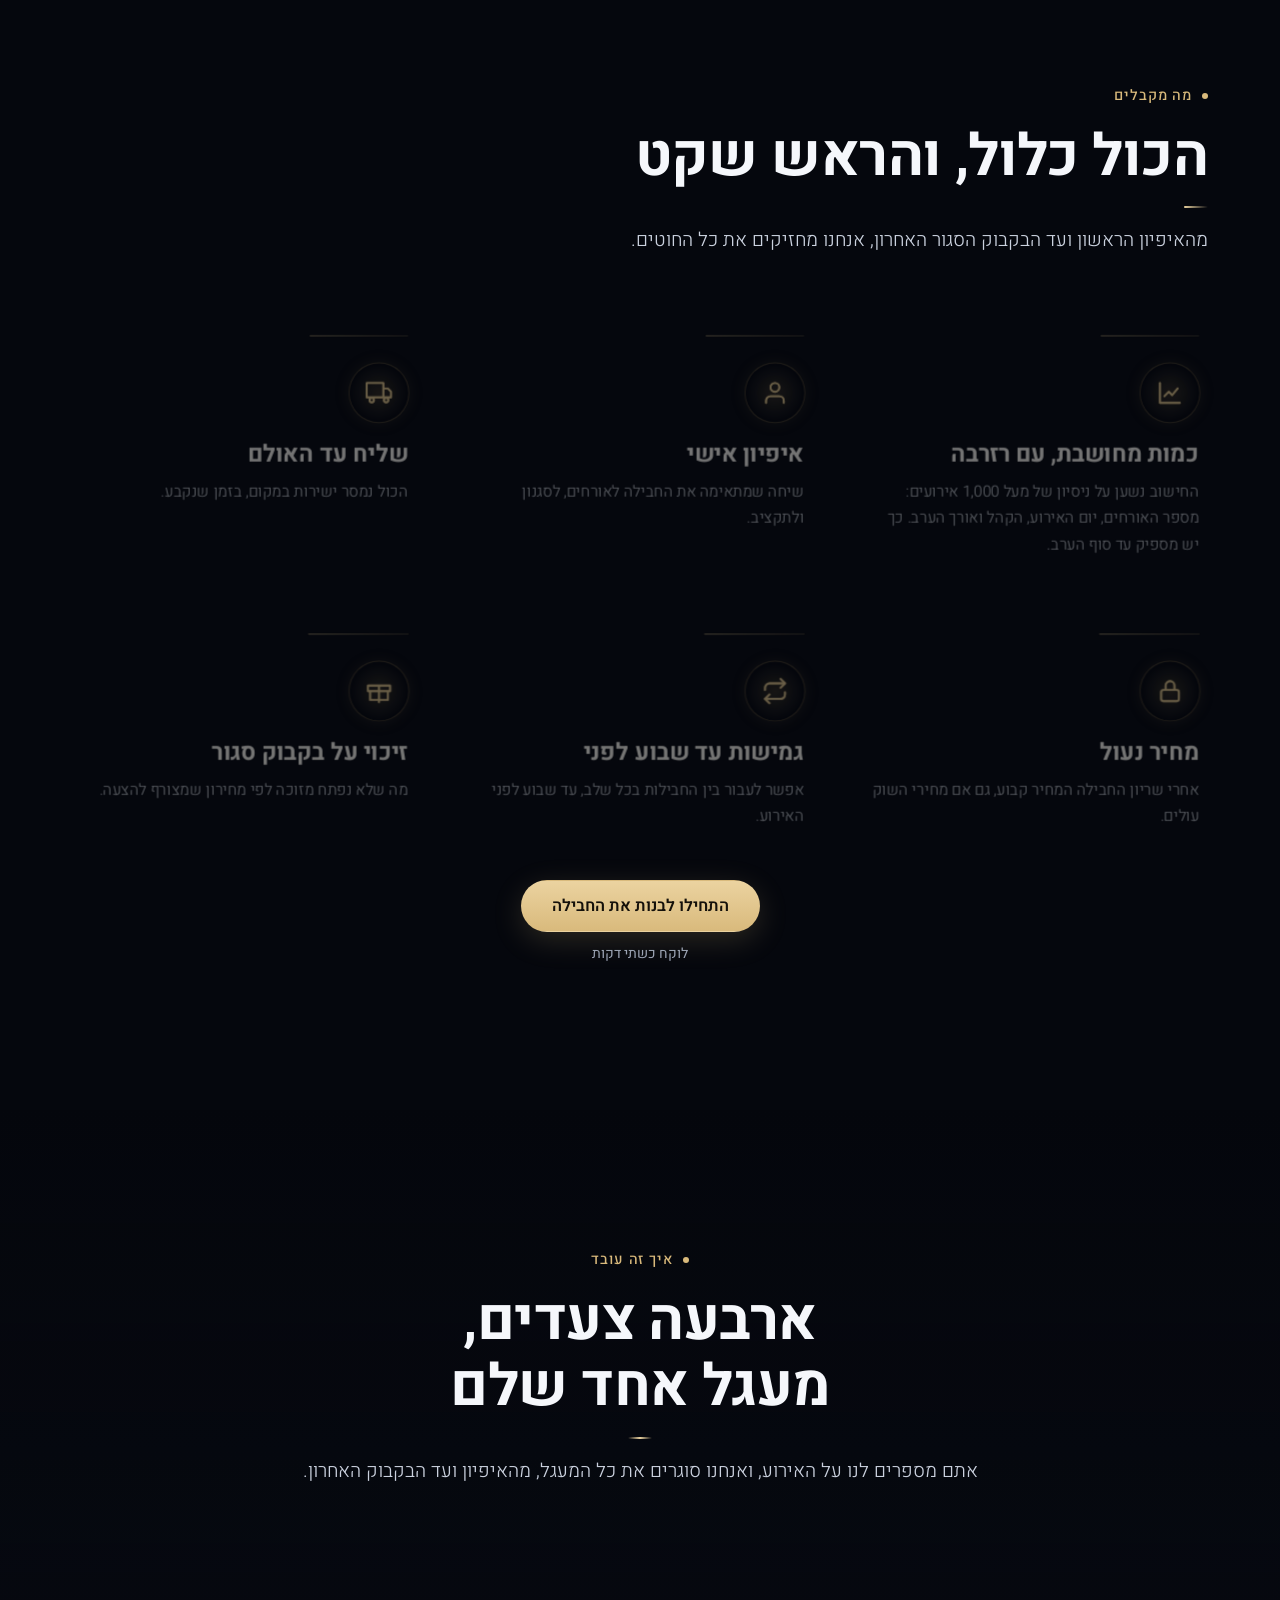
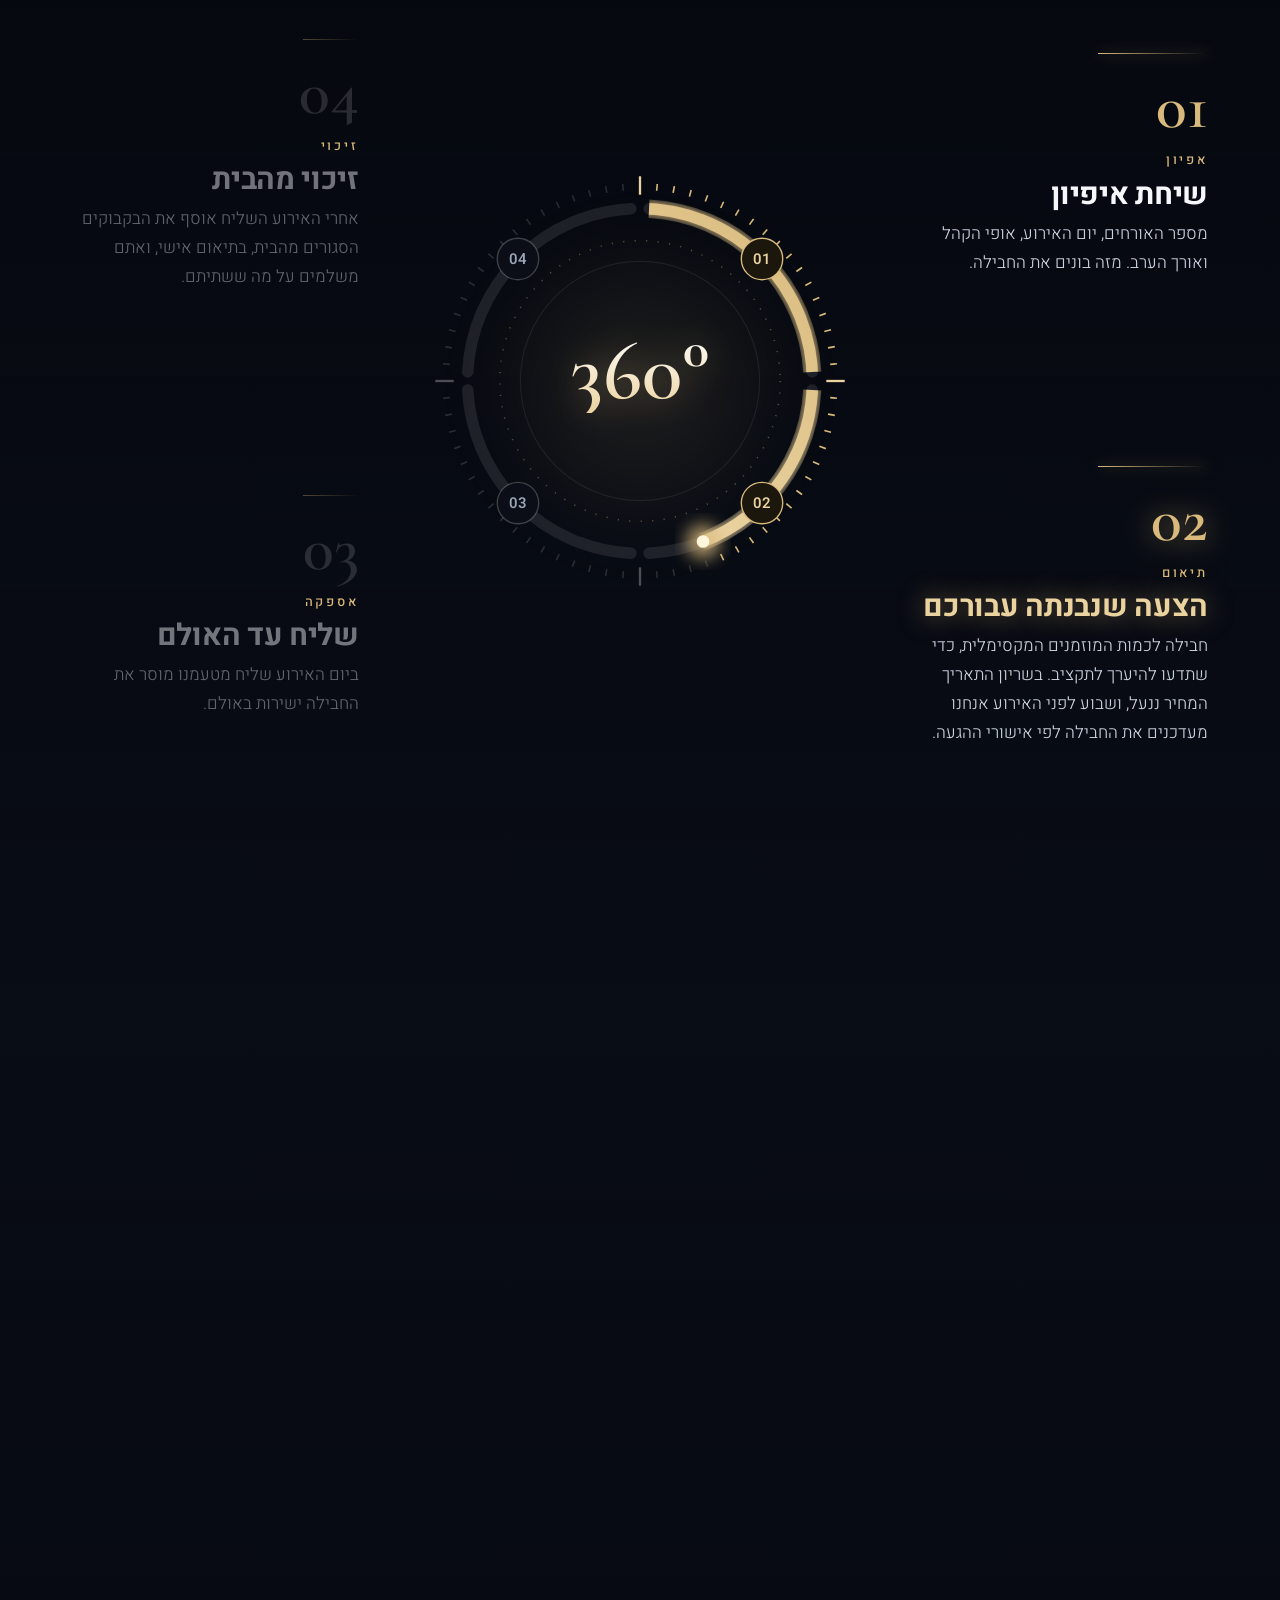
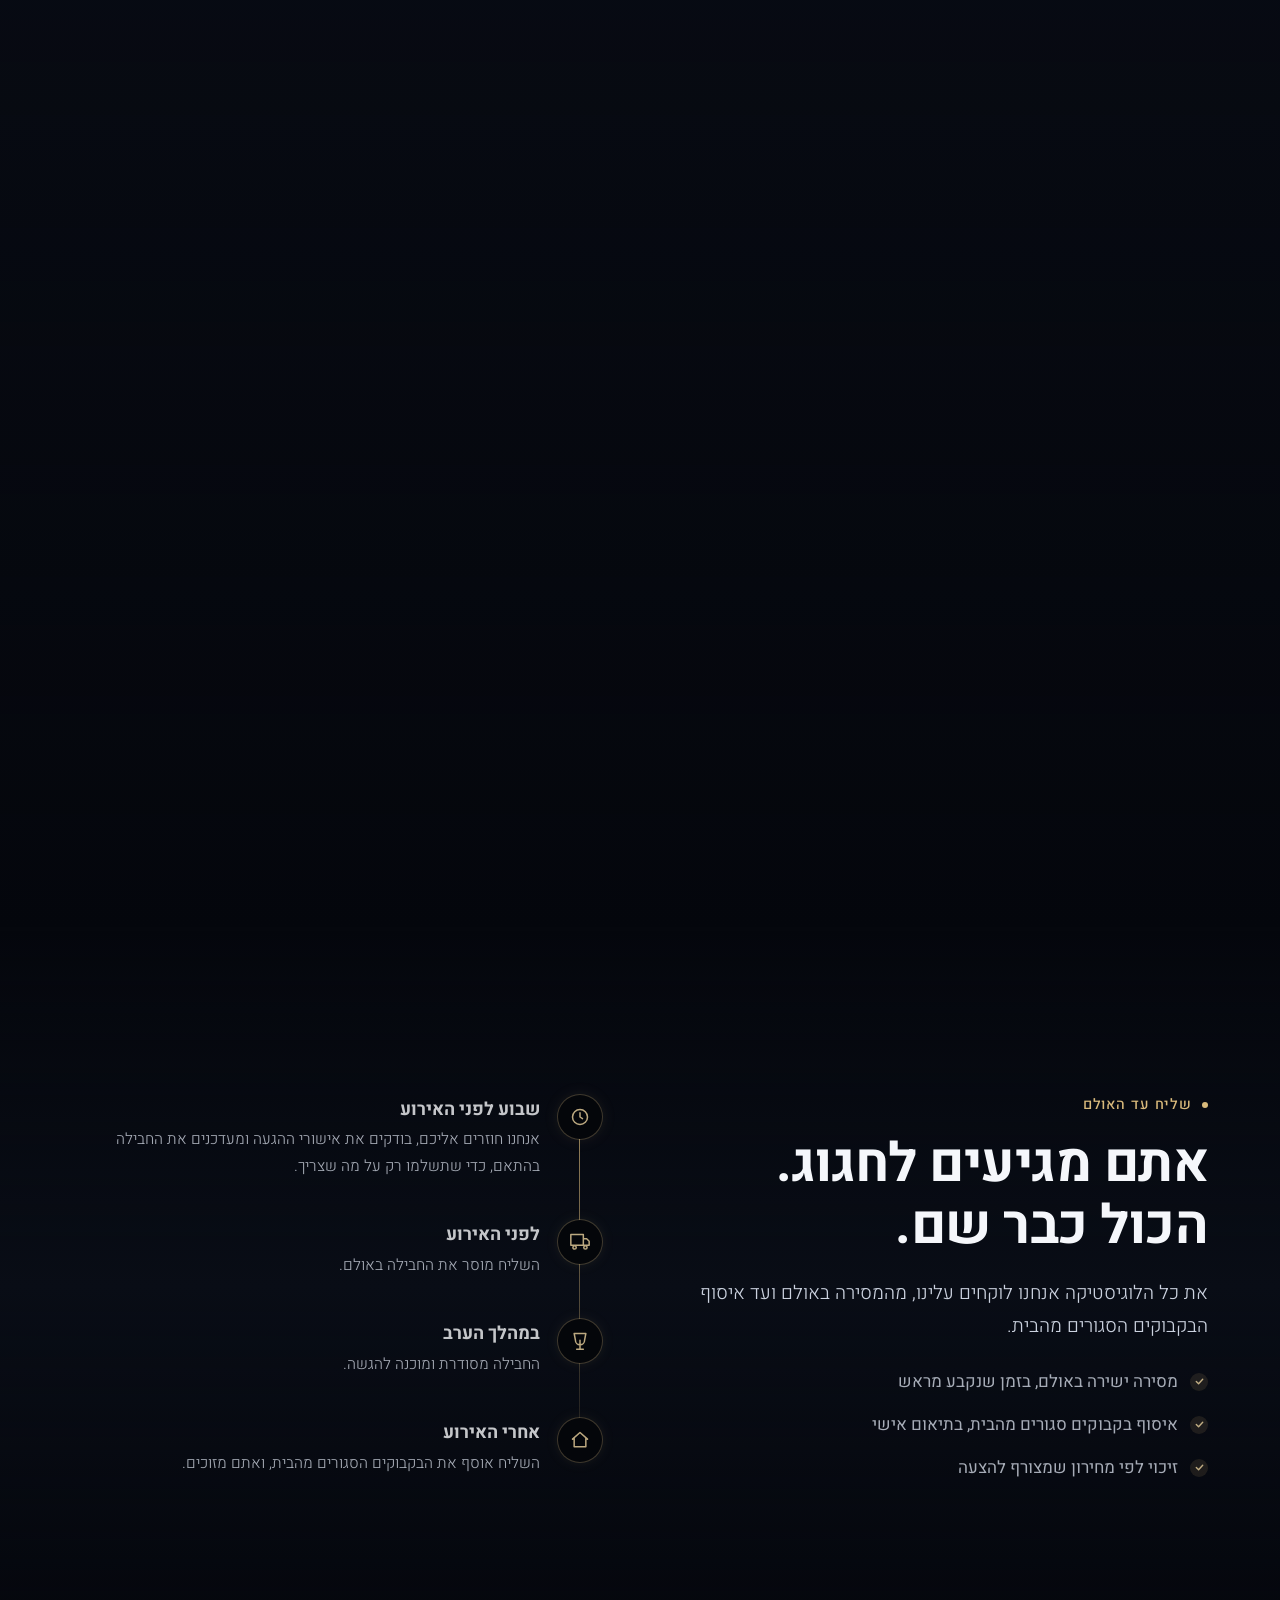
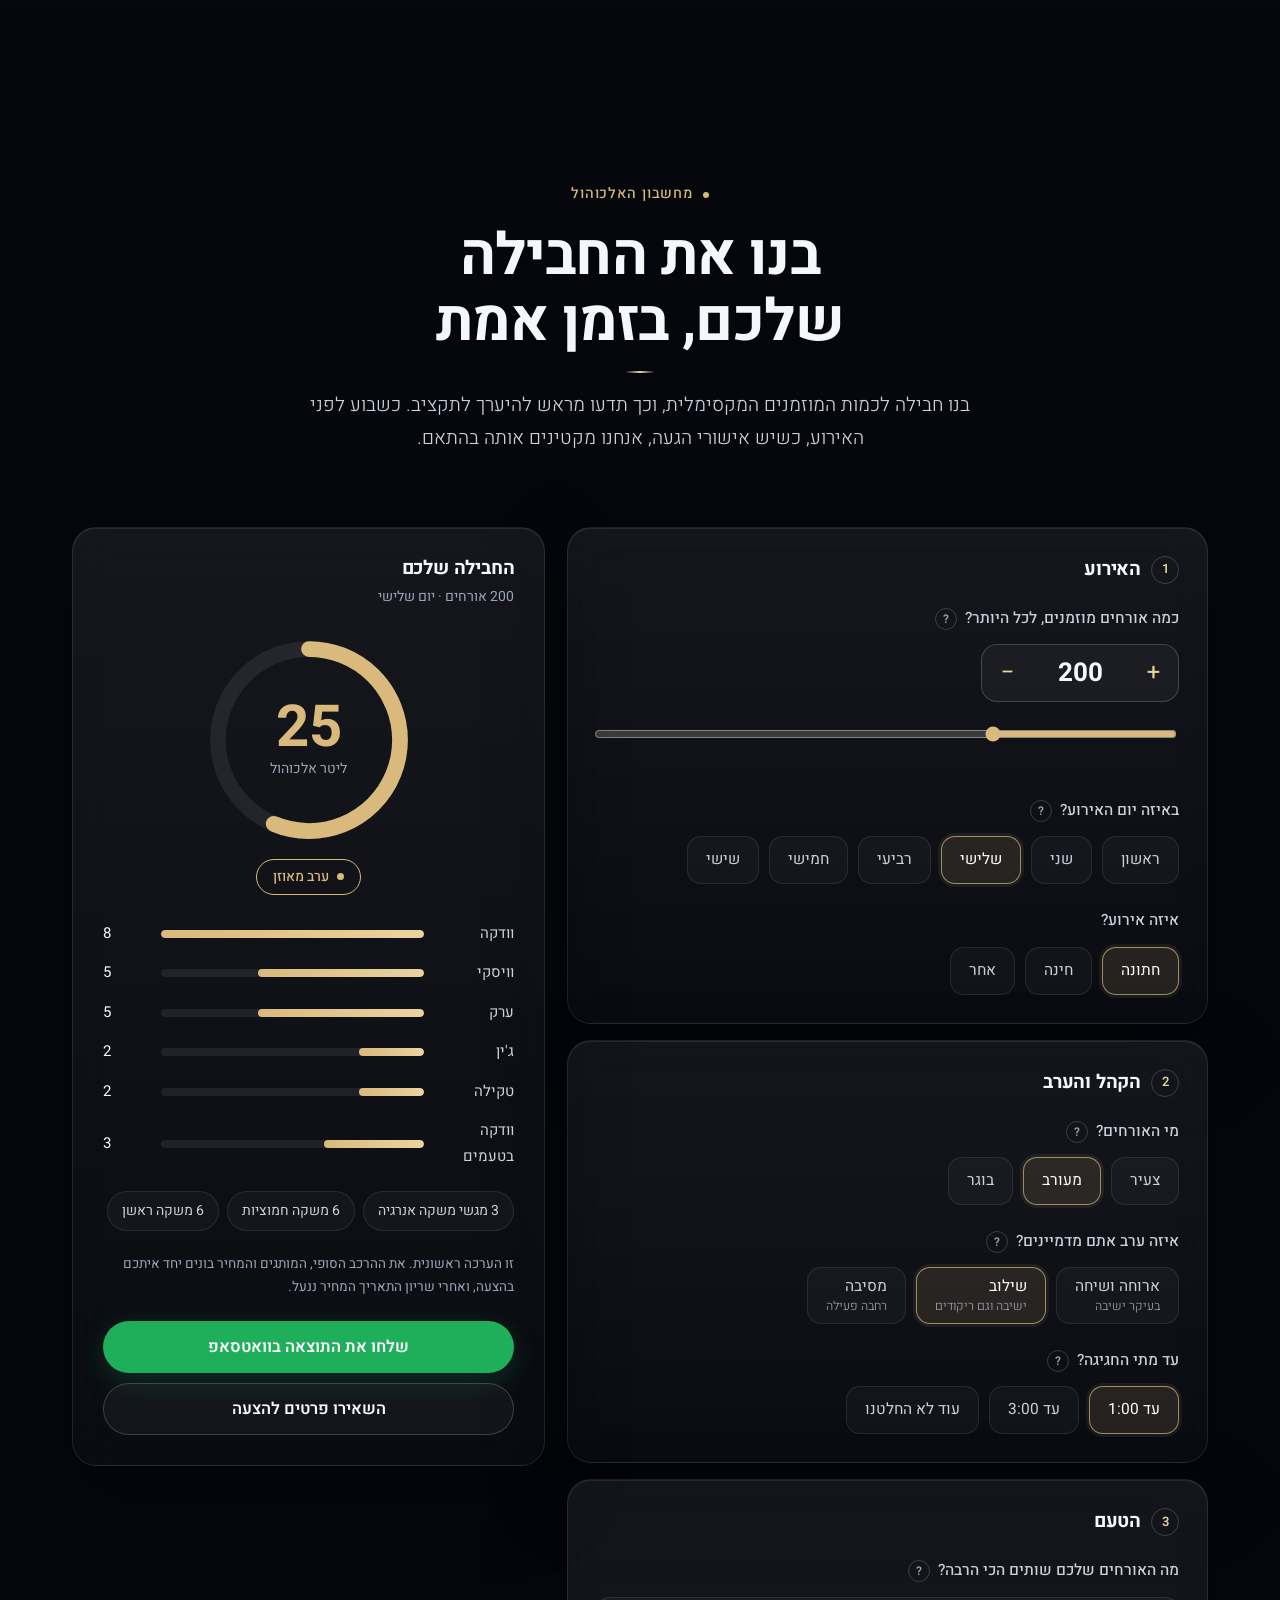
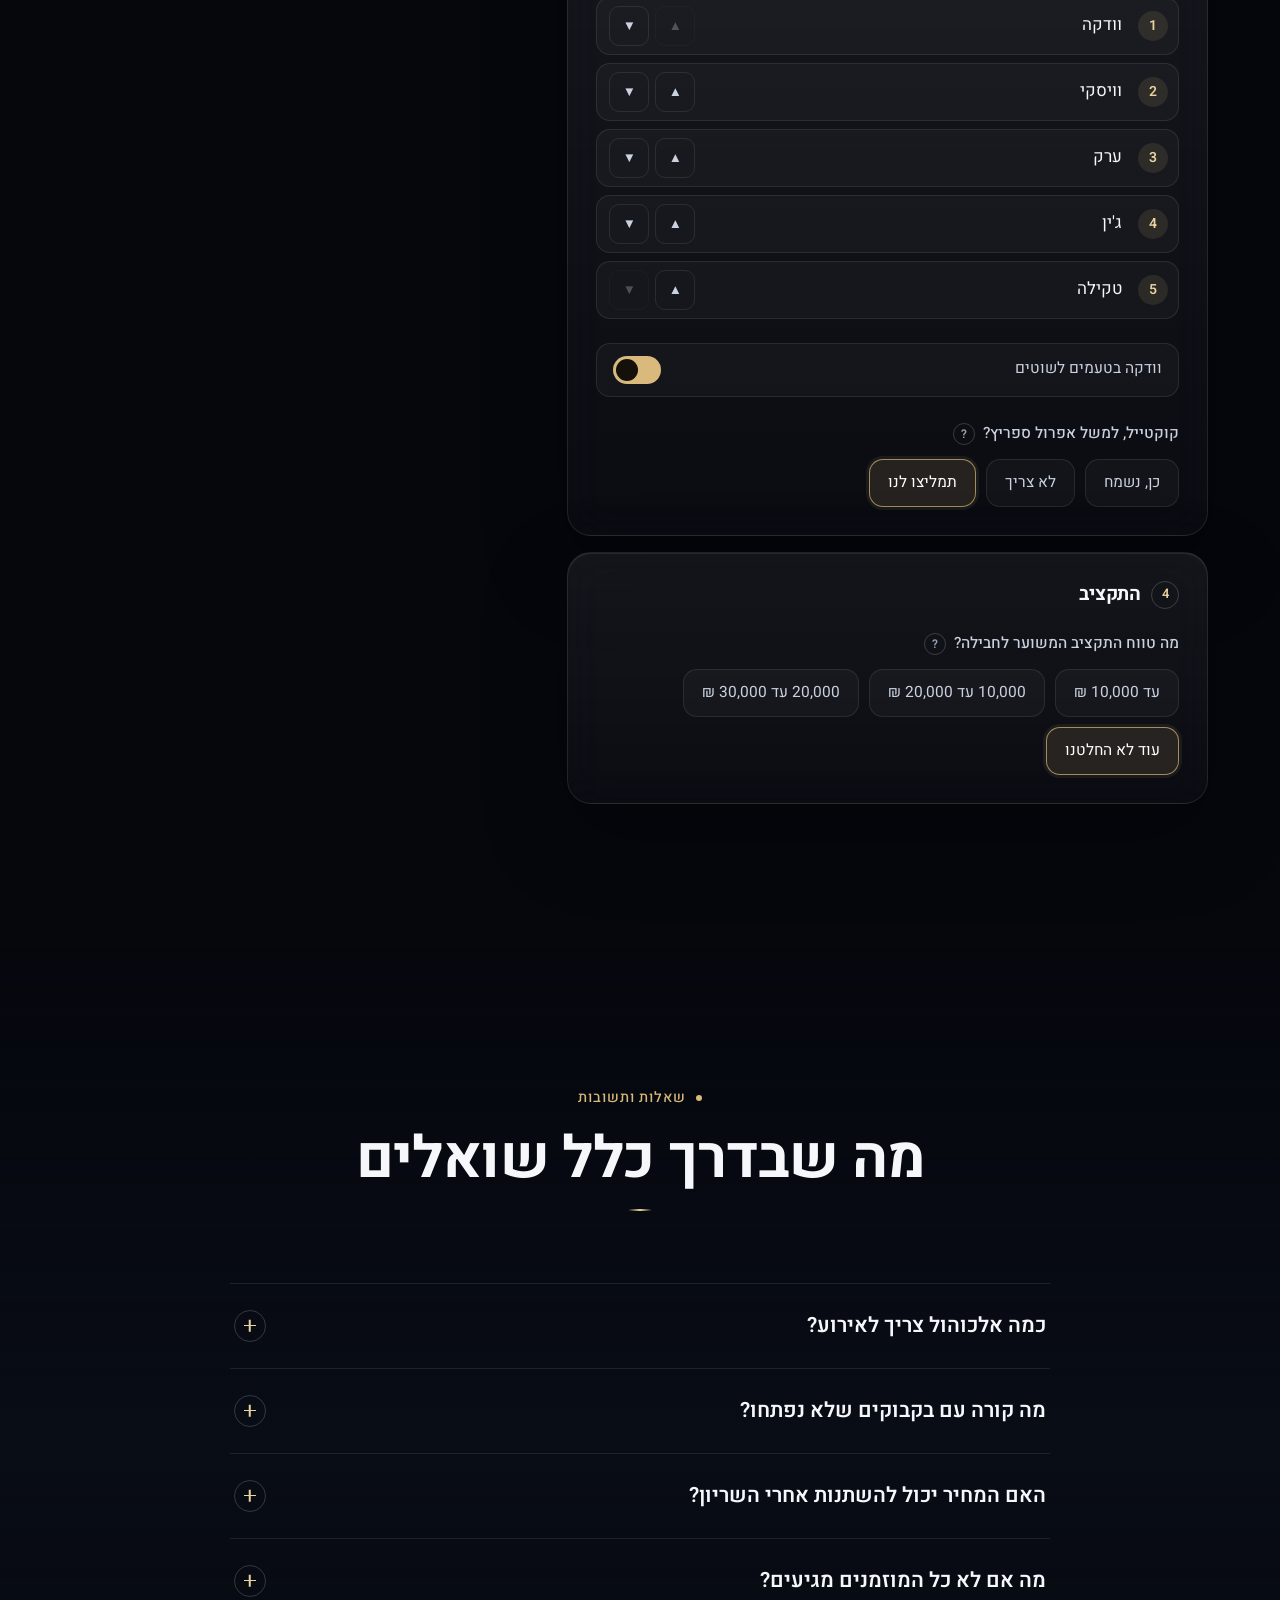
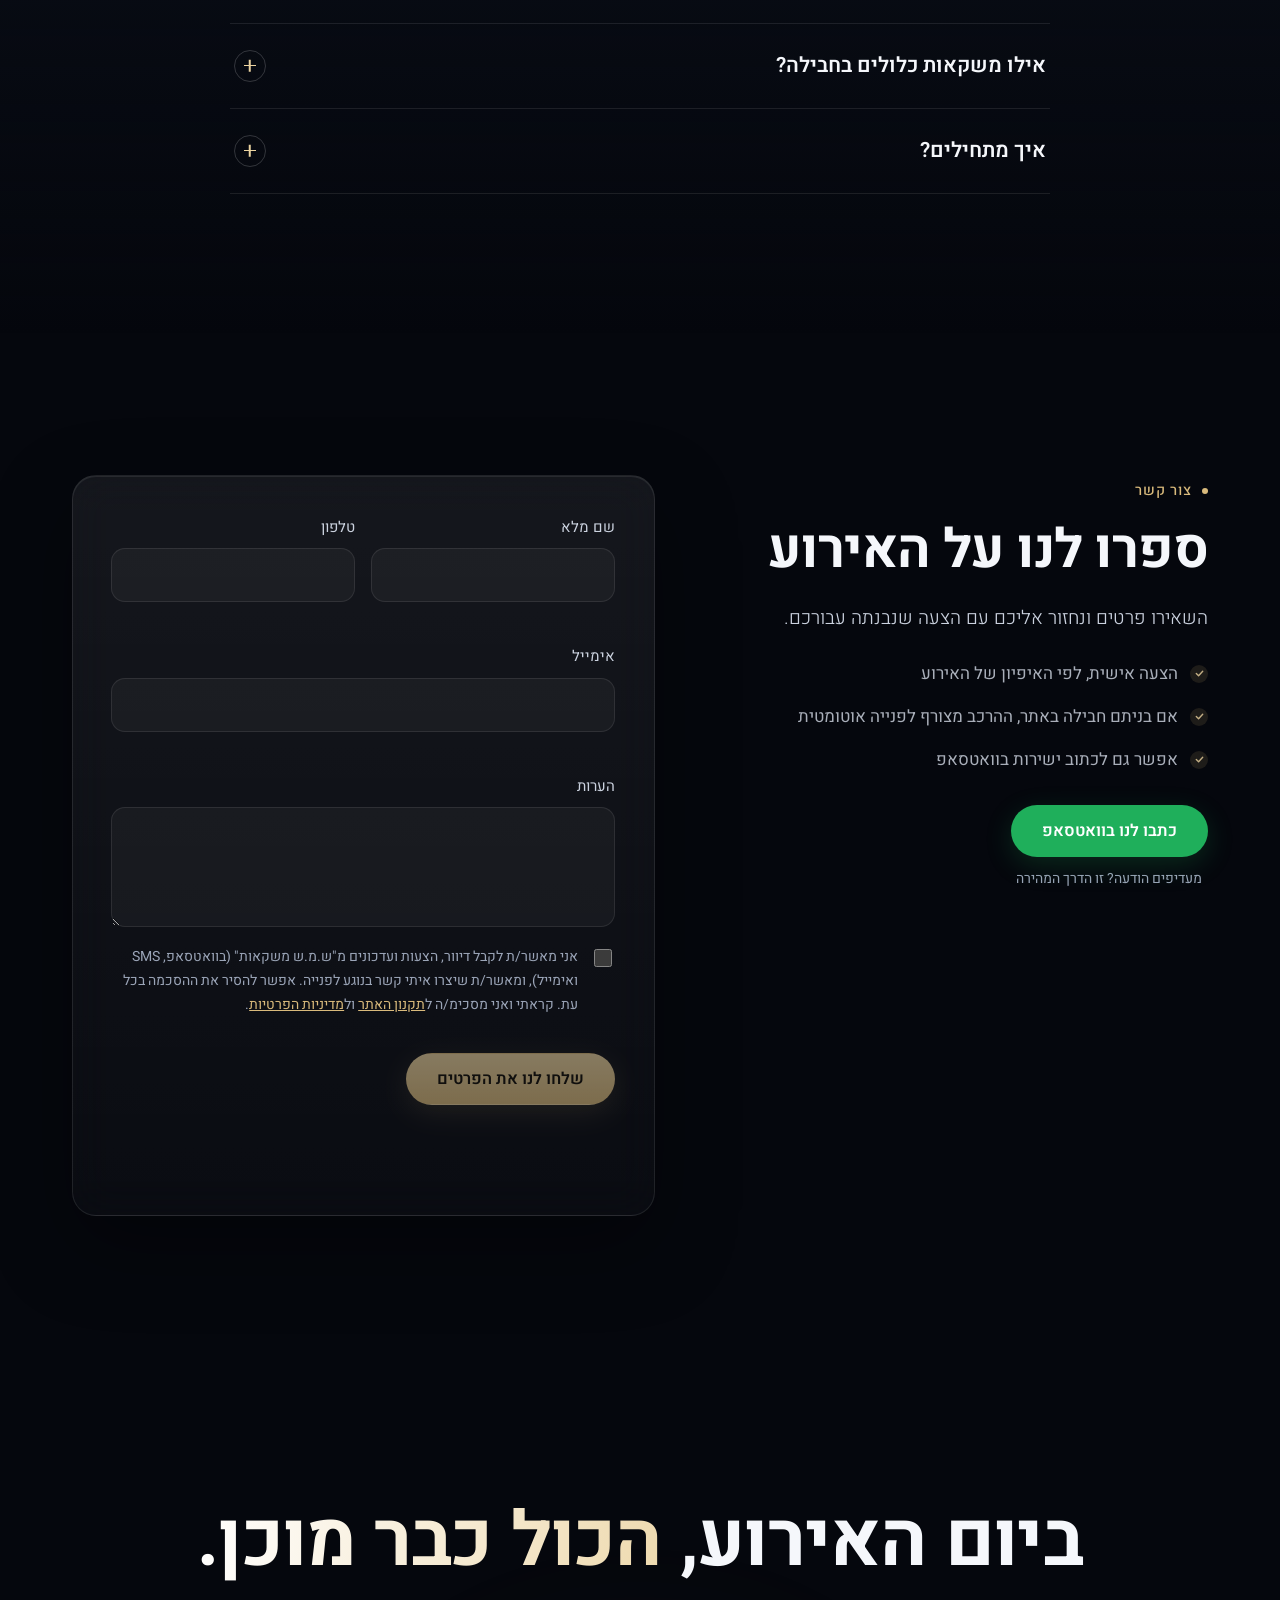
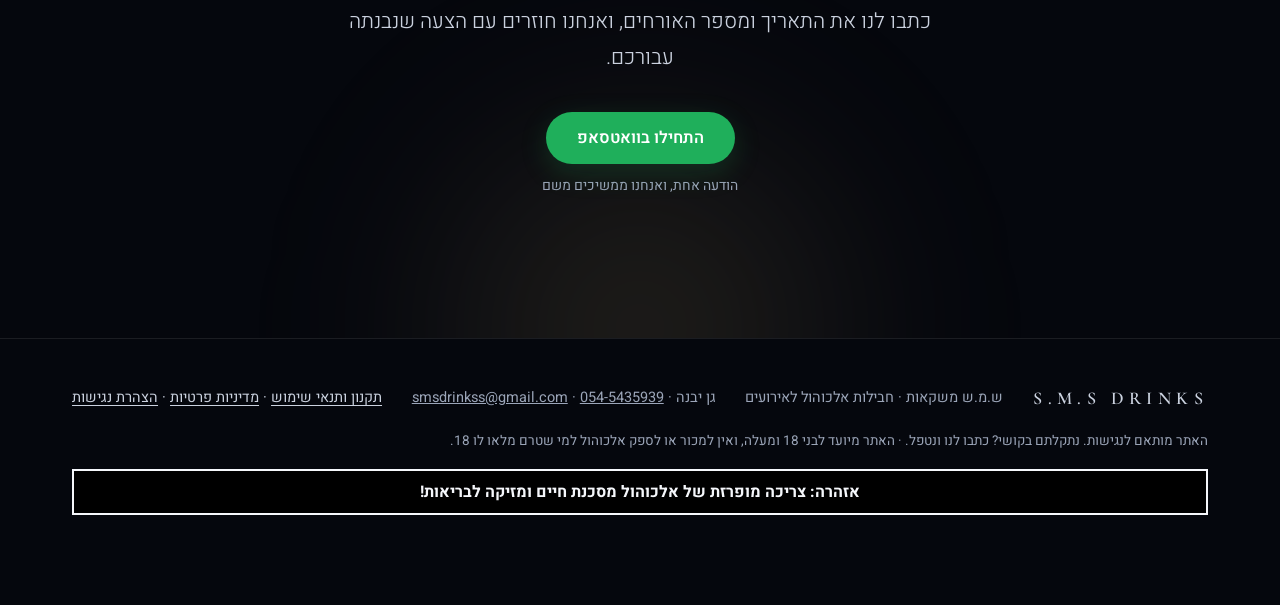
==== commit 95adb833: "Hero: photo background with gold sparkle effects replaces SVG pour Co-Authored-By: Claude Sonnet 5.5" ====
--- a/index.html
+++ b/index.html
@@ -15,7 +15,8 @@
 <link rel="preconnect" href="https://fonts.gstatic.com" crossorigin>
 <link rel="stylesheet" href="https://fonts.googleapis.com/css2?family=Cormorant+Garamond:wght@500;600;700&family=Montserrat:wght@400;700&family=Heebo:wght@300;400;500;600;700&display=swap" media="print" onload="this.media='all'">
 <noscript><link rel="stylesheet" href="https://fonts.googleapis.com/css2?family=Cormorant+Garamond:wght@500;600;700&family=Montserrat:wght@400;700&family=Heebo:wght@300;400;500;600;700&display=swap"></noscript>
-<link rel="stylesheet" href="css/styles.css?v=8">
+<link rel="preload" as="image" href="assets/hero-bg.webp" media="(min-width:1021px)" fetchpriority="high">
+<link rel="stylesheet" href="css/styles.css?v=9">
 <script>(function(d){d.classList.add('js');try{if(matchMedia('(hover:none),(pointer:coarse),(max-width:900px)').matches)d.classList.add('lite')}catch(e){}})(document.documentElement);</script>
 <script type="application/ld+json">
 {"@context":"https://schema.org","@type":"LocalBusiness","name":"ש.מ.ש משקאות","alternateName":"S.M.S Drinks","description":"חבילות אלכוהול לאירועים ללא התעסקות, עם זיכוי על בקבוק סגור.","areaServed":"IL"}
@@ -47,6 +48,8 @@
 
 <main id="main">
   <section class="hero" id="top" aria-labelledby="t-hero">
+    <div class="hero-photo" aria-hidden="true"><picture><source media="(max-width:1020px)" srcset="assets/hero-bg-900.webp"><img src="assets/hero-bg.webp" alt="" width="1672" height="941" fetchpriority="high" decoding="async"></picture><canvas id="heroFx"></canvas></div>
+    
     <div class="glow a"></div><div class="glow b"></div><div class="grid-bg"></div>
     <div class="wrap">
       <div>
@@ -58,70 +61,7 @@
           <div class="cta"><a class="btn ghost wa" href="#" target="_blank" rel="noopener">כתבו לנו בוואטסאפ<span class="sr"> (נפתח בחלון חדש)</span></a><small>ההודעה כבר מוכנה, נשאר ללחוץ שליחה</small></div>
         </div>
       </div>
-      <div class="pour rv" style="--d:.3s" role="img" aria-label="וויסקי ענברי נמזג לתוך כוס קריסטל עם קרח">
-        <svg class="pour-bg" id="pourBg" viewBox="0 -80 320 480" focusable="false" aria-hidden="true">
-          <g fill="#ffb347" filter="url(#bk)"><circle cx="56" cy="96" r="18" opacity=".16"/><circle cx="268" cy="70" r="26" opacity=".12"/><circle cx="34" cy="238" r="13" opacity=".14"/><circle cx="288" cy="262" r="20" opacity=".12"/><circle cx="226" cy="26" r="12" opacity=".16"/></g>
-          <g id="pLit">
-            <ellipse cx="160" cy="230" rx="118" ry="96" fill="#ff9d2e" opacity=".18" filter="url(#bl)"/>
-            <ellipse cx="160" cy="356" rx="150" ry="14" fill="#d98a22" opacity=".3" filter="url(#bl)"/>
-            <g mask="url(#rfm)" opacity=".24"><g transform="translate(0 684) scale(1 -1)"><path d="M60 120 L260 120 L248 330 Q247 340 237 340 L83 340 Q73 340 72 330 Z" fill="#ff9d2e" fill-opacity=".3" stroke="#fff" stroke-opacity=".5"/></g></g>
-          </g>
-          <ellipse cx="160" cy="347" rx="98" ry="6" fill="#000" opacity=".55"/>
-        </svg>
-        <svg id="pourSvg" viewBox="0 -80 320 480" focusable="false" aria-hidden="true">
-          <defs>
-            <linearGradient id="gl" x1="0" y1="0" x2="1" y2="0"><stop offset="0" stop-color="#4a2204"/><stop offset=".12" stop-color="#8c4a0a"/><stop offset=".35" stop-color="#d58a22"/><stop offset=".5" stop-color="#f6bd5e"/><stop offset=".68" stop-color="#cf8220"/><stop offset=".88" stop-color="#7a3d08"/><stop offset="1" stop-color="#3c1a03"/></linearGradient>
-            <linearGradient id="gd" x1="0" y1="0" x2="0" y2="1"><stop offset="0" stop-color="#2a1000" stop-opacity="0"/><stop offset="1" stop-color="#2a1000" stop-opacity=".5"/></linearGradient>
-            <radialGradient id="cg" cx=".5" cy=".5" r=".5"><stop offset="0" stop-color="#ffe0a0" stop-opacity=".75"/><stop offset="1" stop-color="#ffd993" stop-opacity="0"/></radialGradient>
-            <linearGradient id="gs" x1="0" y1="0" x2="1" y2="0"><stop offset="0" stop-color="#a95f10"/><stop offset=".5" stop-color="#ffd886"/><stop offset="1" stop-color="#a95f10"/></linearGradient>
-            <linearGradient id="ge" x1="0" y1="0" x2="0" y2="1"><stop offset="0" stop-color="#fff" stop-opacity=".62"/><stop offset=".5" stop-color="#fff" stop-opacity=".14"/><stop offset="1" stop-color="#fff" stop-opacity=".4"/></linearGradient>
-            <linearGradient id="gb" x1="0" y1="0" x2="0" y2="1"><stop offset="0" stop-color="#fff" stop-opacity=".2"/><stop offset="1" stop-color="#cfe9ef" stop-opacity=".07"/></linearGradient>
-            <linearGradient id="ig" x1="0" y1="0" x2="1" y2="1"><stop offset="0" stop-color="#fff" stop-opacity=".62"/><stop offset=".55" stop-color="#e8f6ff" stop-opacity=".14"/><stop offset="1" stop-color="#fff" stop-opacity=".34"/></linearGradient>
-            <linearGradient id="gf" x1="0" y1="0" x2="0" y2="1"><stop offset="0" stop-color="#fff" stop-opacity="0"/><stop offset=".16" stop-color="#fff" stop-opacity="1"/></linearGradient>
-            <linearGradient id="rff" x1="0" y1="0" x2="0" y2="1"><stop offset="0" stop-color="#fff" stop-opacity=".9"/><stop offset="1" stop-color="#fff" stop-opacity="0"/></linearGradient>
-            <mask id="sm" maskUnits="userSpaceOnUse" x="0" y="0" width="320" height="400"><rect width="320" height="400" fill="url(#gf)"/></mask>
-            <mask id="rfm" maskUnits="userSpaceOnUse" x="0" y="344" width="320" height="56"><rect x="0" y="344" width="320" height="56" fill="url(#rff)"/></mask>
-            <filter id="bl" x="-60%" y="-60%" width="220%" height="220%"><feGaussianBlur stdDeviation="24"/></filter>
-            <filter id="bk" x="-100%" y="-100%" width="300%" height="300%"><feGaussianBlur stdDeviation="7"/></filter>
-            <filter id="sb" x="-50%" y="-10%" width="200%" height="120%"><feGaussianBlur stdDeviation="1.6"/></filter>
-            <clipPath id="cp"><path d="M68 122 L252 122 L242 306 L78 306 Z"/></clipPath>
-            <clipPath id="gcl"><path d="M60 120 L260 120 L248 330 Q247 340 237 340 L83 340 Q73 340 72 330 Z"/></clipPath>
-            <linearGradient id="bt" gradientUnits="userSpaceOnUse" x1="-27" y1="0" x2="27" y2="0"><stop offset="0" stop-color="#0d0500"/><stop offset=".16" stop-color="#341804"/><stop offset=".3" stop-color="#7c420f"/><stop offset=".4" stop-color="#b97424"/><stop offset=".52" stop-color="#6a370b"/><stop offset=".82" stop-color="#271102"/><stop offset="1" stop-color="#0a0400"/></linearGradient>
-            <linearGradient id="bf" gradientUnits="userSpaceOnUse" x1="-7" y1="0" x2="7" y2="0"><stop offset="0" stop-color="#5a4116"/><stop offset=".3" stop-color="#d8bb76"/><stop offset=".45" stop-color="#fff1c4"/><stop offset=".7" stop-color="#a88238"/><stop offset="1" stop-color="#4a3410"/></linearGradient>
-            <linearGradient id="lbl" x1="0" y1="0" x2="1" y2="0"><stop offset="0" stop-color="#b9a578"/><stop offset=".28" stop-color="#efe2c4"/><stop offset=".45" stop-color="#fbf4e3"/><stop offset=".75" stop-color="#dccba3"/><stop offset="1" stop-color="#a8925f"/></linearGradient>
-            <linearGradient id="sf" x1="0" y1="0" x2="0" y2="1"><stop offset="0" stop-color="#ffe6ad"/><stop offset="1" stop-color="#e5a14a"/></linearGradient>
-            <linearGradient id="gli" x1="0" y1="0" x2="1" y2="0"><stop offset="0" stop-color="#fff" stop-opacity="0"/><stop offset=".5" stop-color="#fff" stop-opacity=".55"/><stop offset="1" stop-color="#fff" stop-opacity="0"/></linearGradient>
-          </defs>
-          <g class="pour-static"><g mask="url(#sm)"><rect class="stream" x="156" y="0" width="8" height="190" rx="4" fill="url(#gs)"/><rect class="stream" x="158.6" y="0" width="2.2" height="190" rx="1.1" fill="#fff3cf" fill-opacity=".7"/></g>
-          <g clip-path="url(#cp)"><g class="liq">
-            <rect x="60" y="190" width="200" height="160" fill="url(#gl)"/>
-            <rect x="60" y="190" width="200" height="160" fill="url(#gd)"/>
-            <ellipse cx="160" cy="298" rx="84" ry="26" fill="url(#cg)"/>
-            <g class="ice"><path d="M126 197 Q126 189 134 188 L164 185 Q172 184 173 192 L175 219 Q175 227 167 228 L138 231 Q130 232 129 224 Z" fill="url(#ig)" stroke="#fff" stroke-opacity=".55"/><path d="M130 201 L172 197 M131 224 L173 220" stroke="#fff" stroke-opacity=".28" fill="none"/><path d="M134 192 L150 190 L146 222 L136 224 Z" fill="#fff" fill-opacity=".22"/></g>
-            <g class="ice i2"><path d="M190 214 Q190 208 196 207 L214 205 Q220 205 220 211 L221 228 Q221 234 215 235 L197 237 Q191 238 191 232 Z" fill="url(#ig)" stroke="#fff" stroke-opacity=".5"/><path d="M193 211 L205 210 L203 232 L194 233 Z" fill="#fff" fill-opacity=".2"/></g>
-            <ellipse class="surf" cx="160" cy="190" rx="92" ry="6" fill="#f9d28a" opacity=".85"/>
-            <circle class="bub" cx="128" cy="288" r="2.2" fill="#ffe2a3"/>
-            <circle class="bub b2" cx="176" cy="276" r="1.8" fill="#ffe2a3"/>
-            <circle class="bub b3" cx="204" cy="292" r="2.4" fill="#ffe2a3"/>
-            <circle class="bub b4" cx="150" cy="298" r="1.5" fill="#ffe2a3"/>
-          </g></g></g>
-          <g id="pDyn" clip-path="url(#cp)"></g>
-          <g id="pStreamL"></g>
-          <path d="M60 120 L260 120 L248 330 Q247 340 237 340 L83 340 Q73 340 72 330 Z" fill="#fff" fill-opacity=".04" stroke="url(#ge)" stroke-width="1.6"/>
-          <path d="M68 122 L252 122 L242 306 L78 306 Z" fill="none" stroke="#fff" stroke-opacity=".16"/>
-          <path d="M78 306 L242 306 L248 330 Q247 340 237 340 L83 340 Q73 340 72 330 Z" fill="url(#gb)"/>
-          <ellipse cx="160" cy="306" rx="82" ry="5" fill="none" stroke="#fff" stroke-opacity=".22"/>
-          <path d="M86 314 Q160 334 234 314" stroke="#fff" stroke-opacity=".2" fill="none"/>
-          <ellipse cx="160" cy="120" rx="100" ry="7" fill="#fff" fill-opacity=".05" stroke="#fff" stroke-opacity=".5"/>
-          <ellipse cx="160" cy="121" rx="92" ry="5.2" fill="none" stroke="#fff" stroke-opacity=".28"/>
-          <path d="M80 130 L93 130 L101 298 L91 298 Z" fill="#fff" opacity=".24" filter="url(#sb)"/>
-          <path d="M232 134 L238 134 L231 292 L226 292 Z" fill="#ffb15a" opacity=".22" filter="url(#sb)"/>
-          <path d="M243 130 L246 130 L241 300 L238 300 Z" fill="#fff" opacity=".18"/>
-          <circle cx="96" cy="150" r="2" fill="#fff" opacity=".8"/>
-          <g clip-path="url(#gcl)"><rect id="pGlint" x="-80" y="90" width="44" height="280" fill="url(#gli)" opacity="0" transform="skewX(-16)"/></g>
-          <g id="pBottle" opacity="0"></g>
-        </svg>
-      </div>
+      
     </div>
     <div class="scroll-cue" aria-hidden="true"><i></i></div>
   </section>
@@ -320,7 +260,7 @@
 <script src="js/config.js?v=5"></script>
 <script src="js/app.js?v=9"></script>
 <script src="js/lead.js?v=8"></script>
-<script src="js/pour.js?v=2"></script>
+<script src="js/hero-fx.js?v=1" defer></script>
 <script src="js/track.js?v=2"></script>
 </body>
 </html>
--- a/css/styles.css
+++ b/css/styles.css
@@ -558,3 +558,21 @@
 .js.lite .rv{transition-duration:.5s;transition-delay:0s}
 
 picture{display:contents}
+
+/* ===== hero photo + sparkle ===== */
+.hero-photo{position:absolute;left:0;right:0;bottom:0;top:var(--hp-top,-335px);z-index:0;overflow:hidden;background:#050403}
+.hero-photo img,.hero-photo canvas{position:absolute;left:0;top:0;width:100%;height:auto;aspect-ratio:1672/941;display:block}
+.hero-photo img{object-fit:cover;object-position:left center}
+.hero-photo::before{content:"";position:absolute;left:0;right:0;bottom:0;height:34%;z-index:1;background:linear-gradient(transparent,var(--bg));pointer-events:none}
+.hero-photo::after{content:"";position:absolute;inset:0;background:linear-gradient(270deg,rgba(5,4,3,.82) 0%,rgba(5,4,3,.55) 38%,rgba(5,4,3,0) 62%)}
+.hero .glow,.hero .grid-bg,.hero .pour{display:none!important}
+.hero{min-height:max(560px,calc(100vh - 335px));align-items:center;overflow:visible}.hero::before{display:none}
+html.a11y-contrast .hero-photo{display:none}
+@media (min-width:1021px){.hero .wrap{grid-template-columns:minmax(0,1fr) minmax(0,.9fr)}.hero .wrap>div:first-child{grid-column:1;grid-row:1}}
+@media (max-width:1020px){
+.hero{align-items:flex-start;min-height:0;padding-top:0;overflow:hidden}
+.hero-photo{top:0;bottom:auto;height:min(88vw,520px)}
+.hero-photo img,.hero-photo canvas{height:100%;aspect-ratio:auto}
+.hero-photo img{object-position:18% center}
+.hero-photo::after{background:linear-gradient(180deg,rgba(5,4,3,0) 55%,var(--bg) 100%)}
+.hero .wrap{padding-top:calc(min(88vw,520px) + 6px)}}
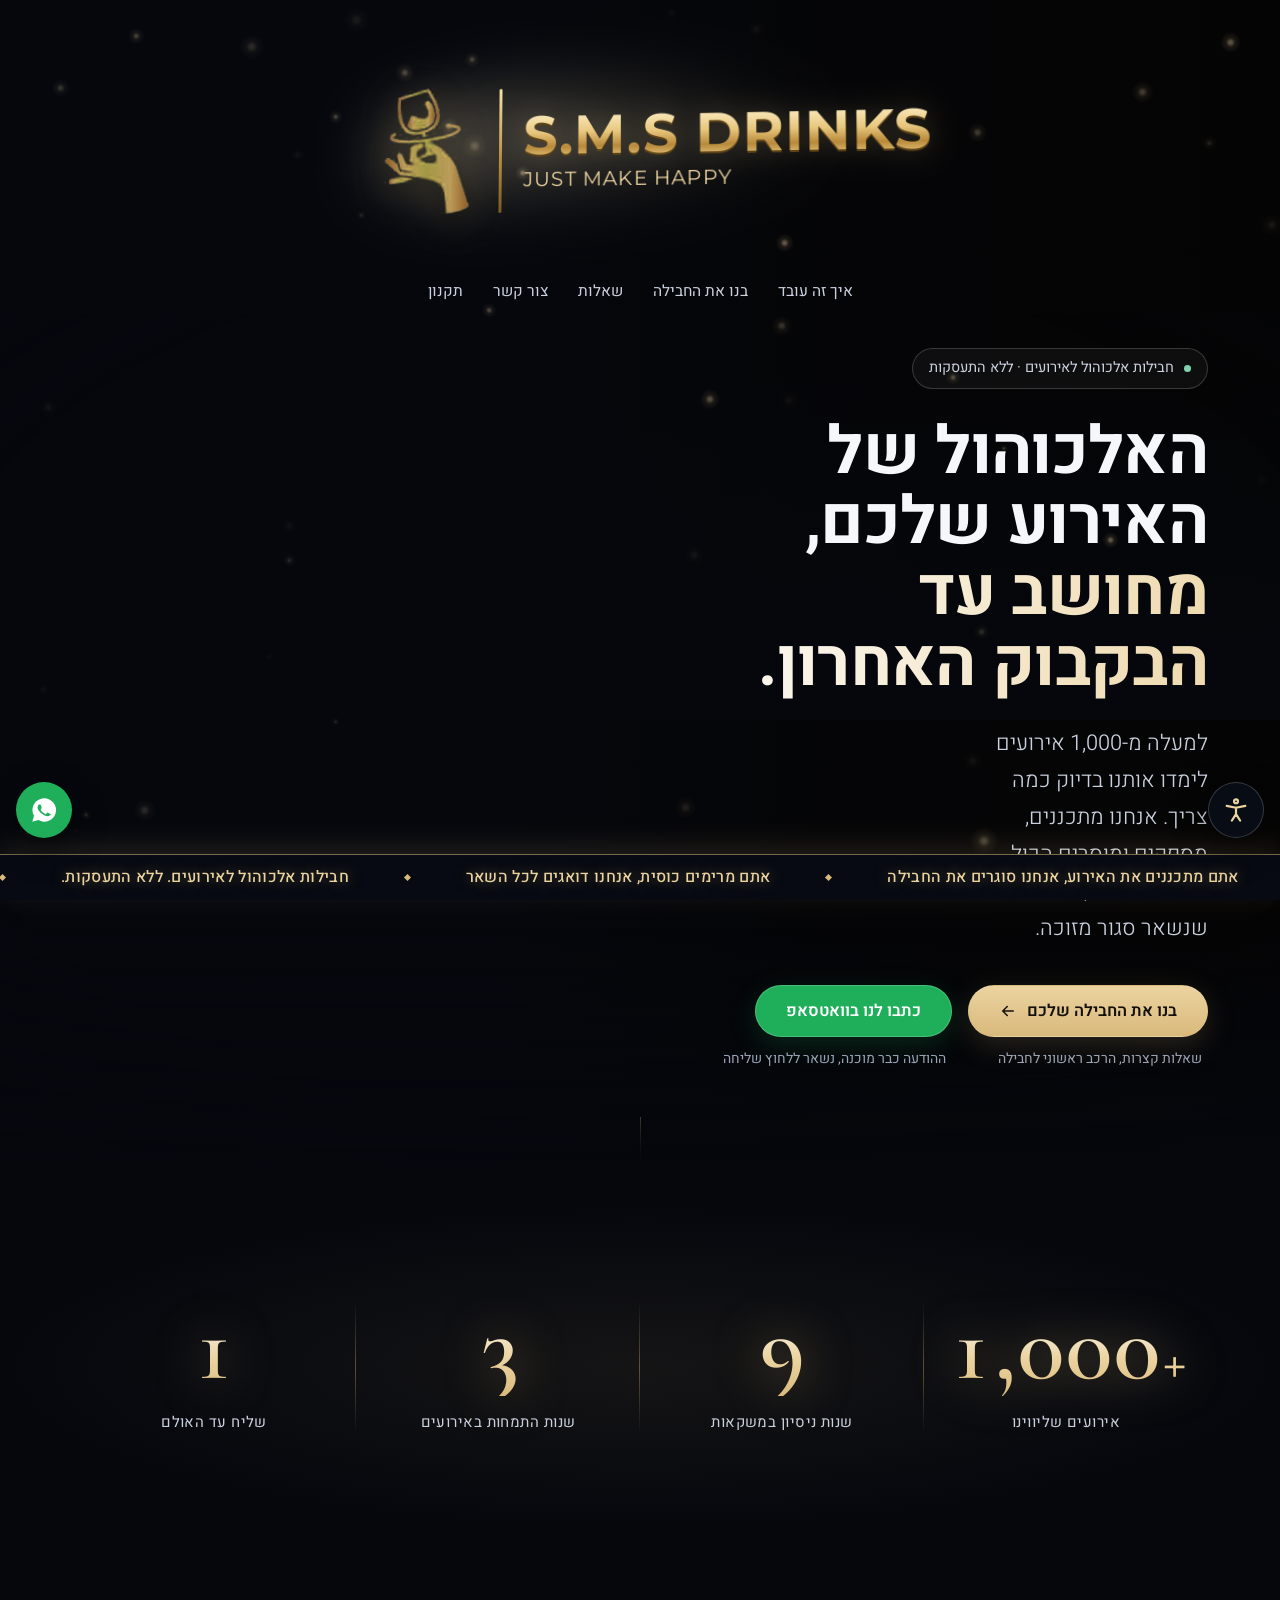
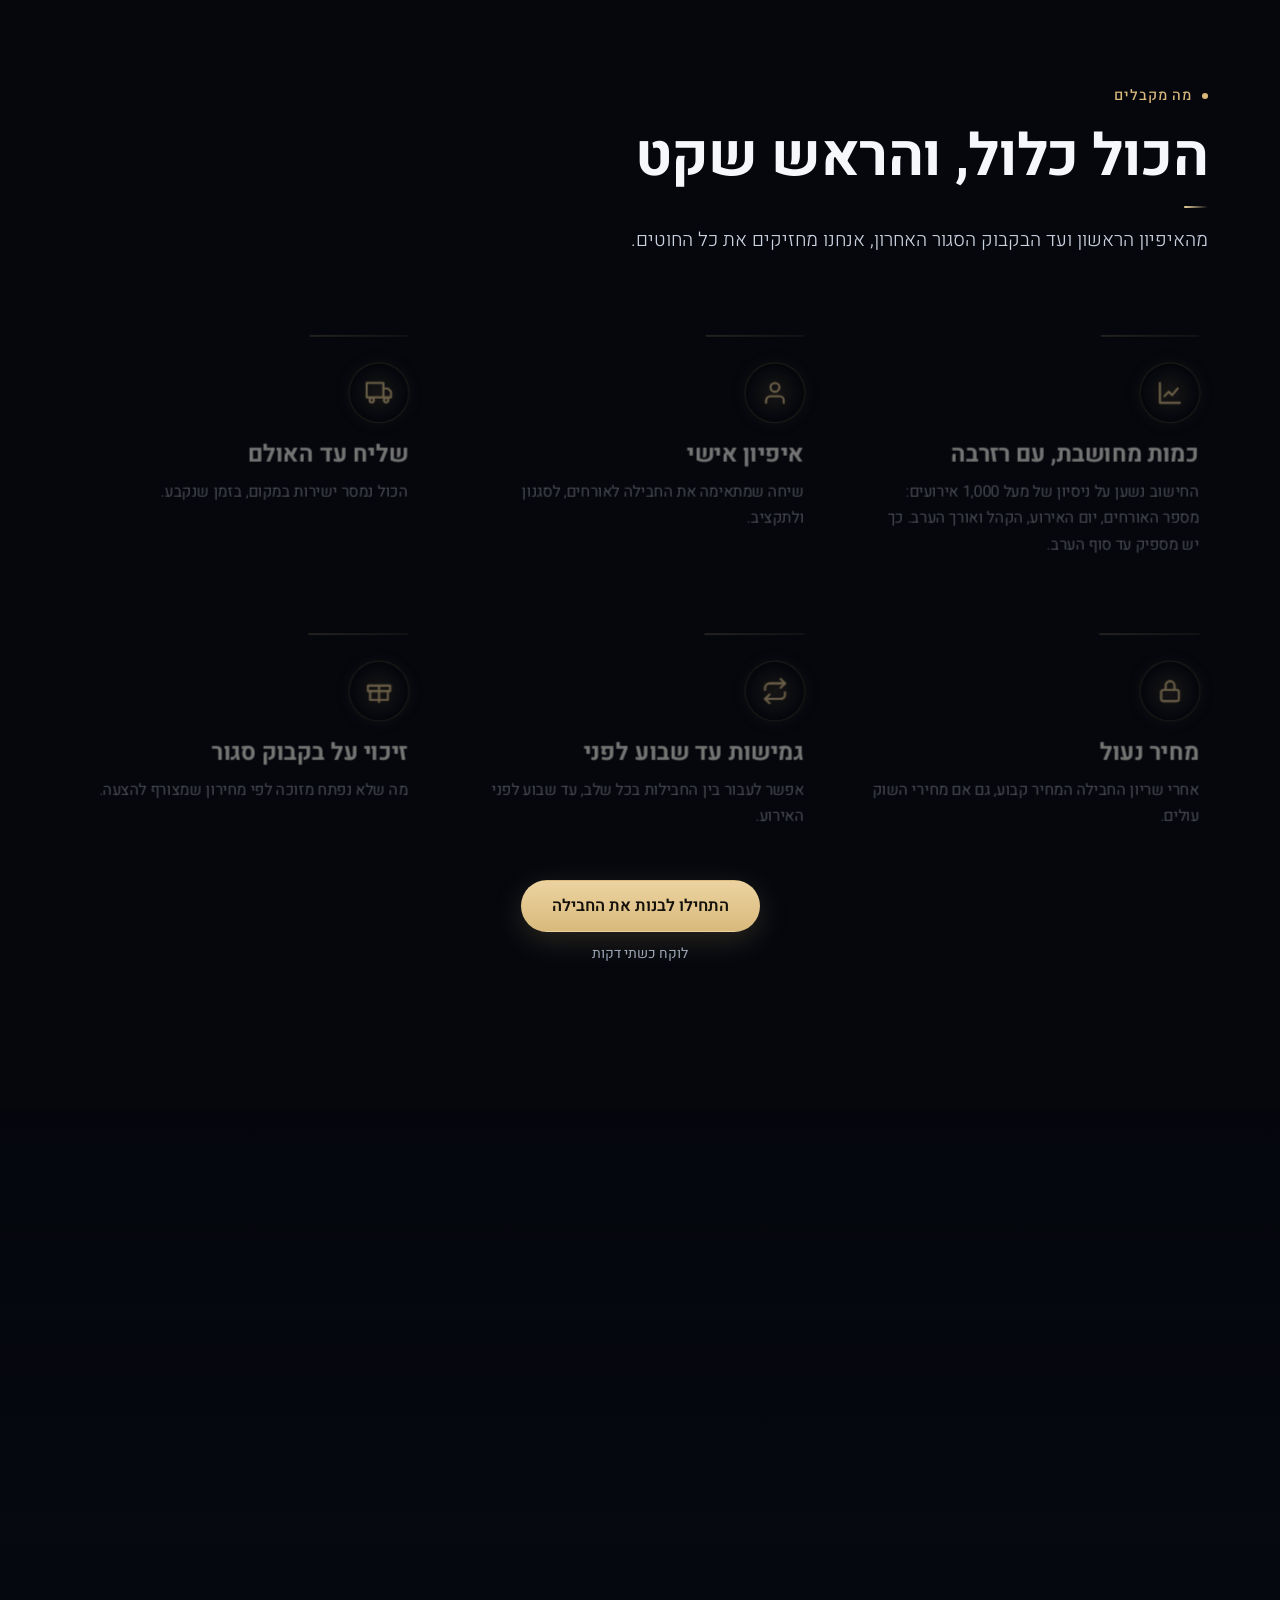
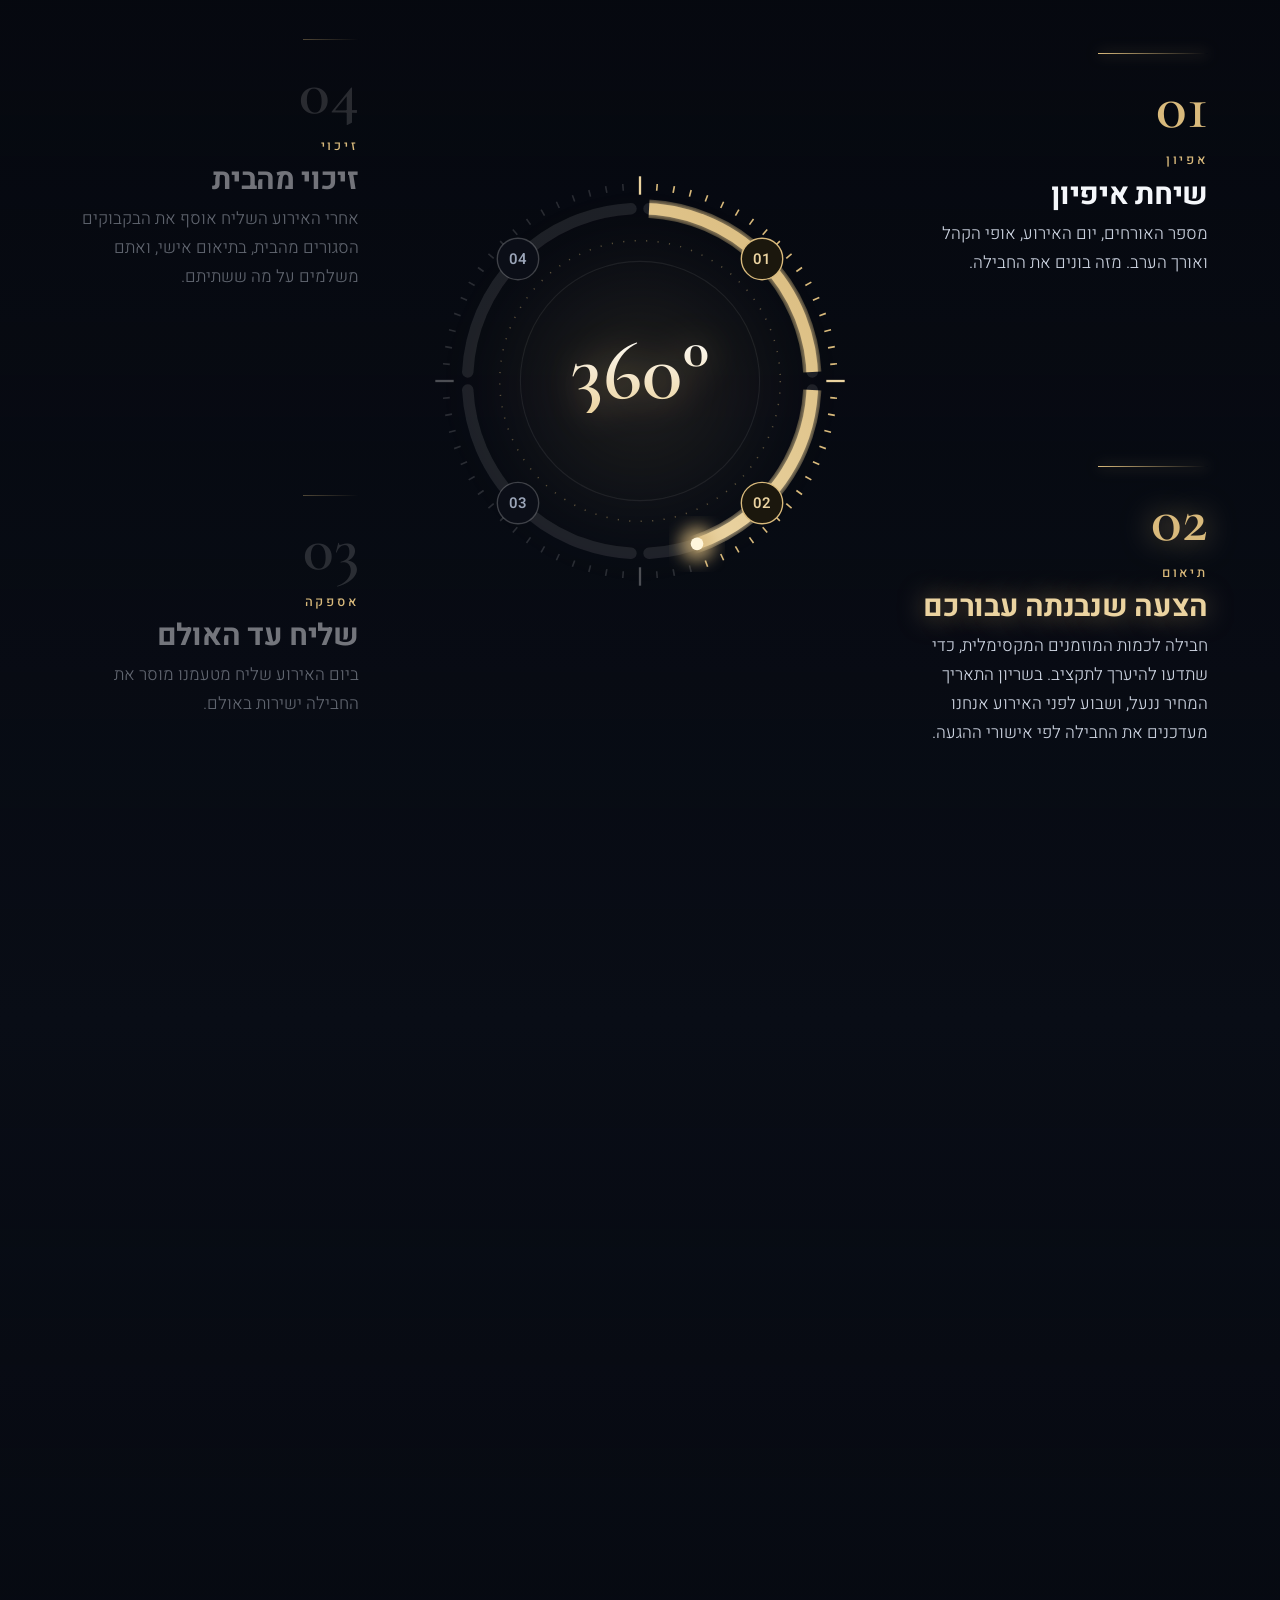
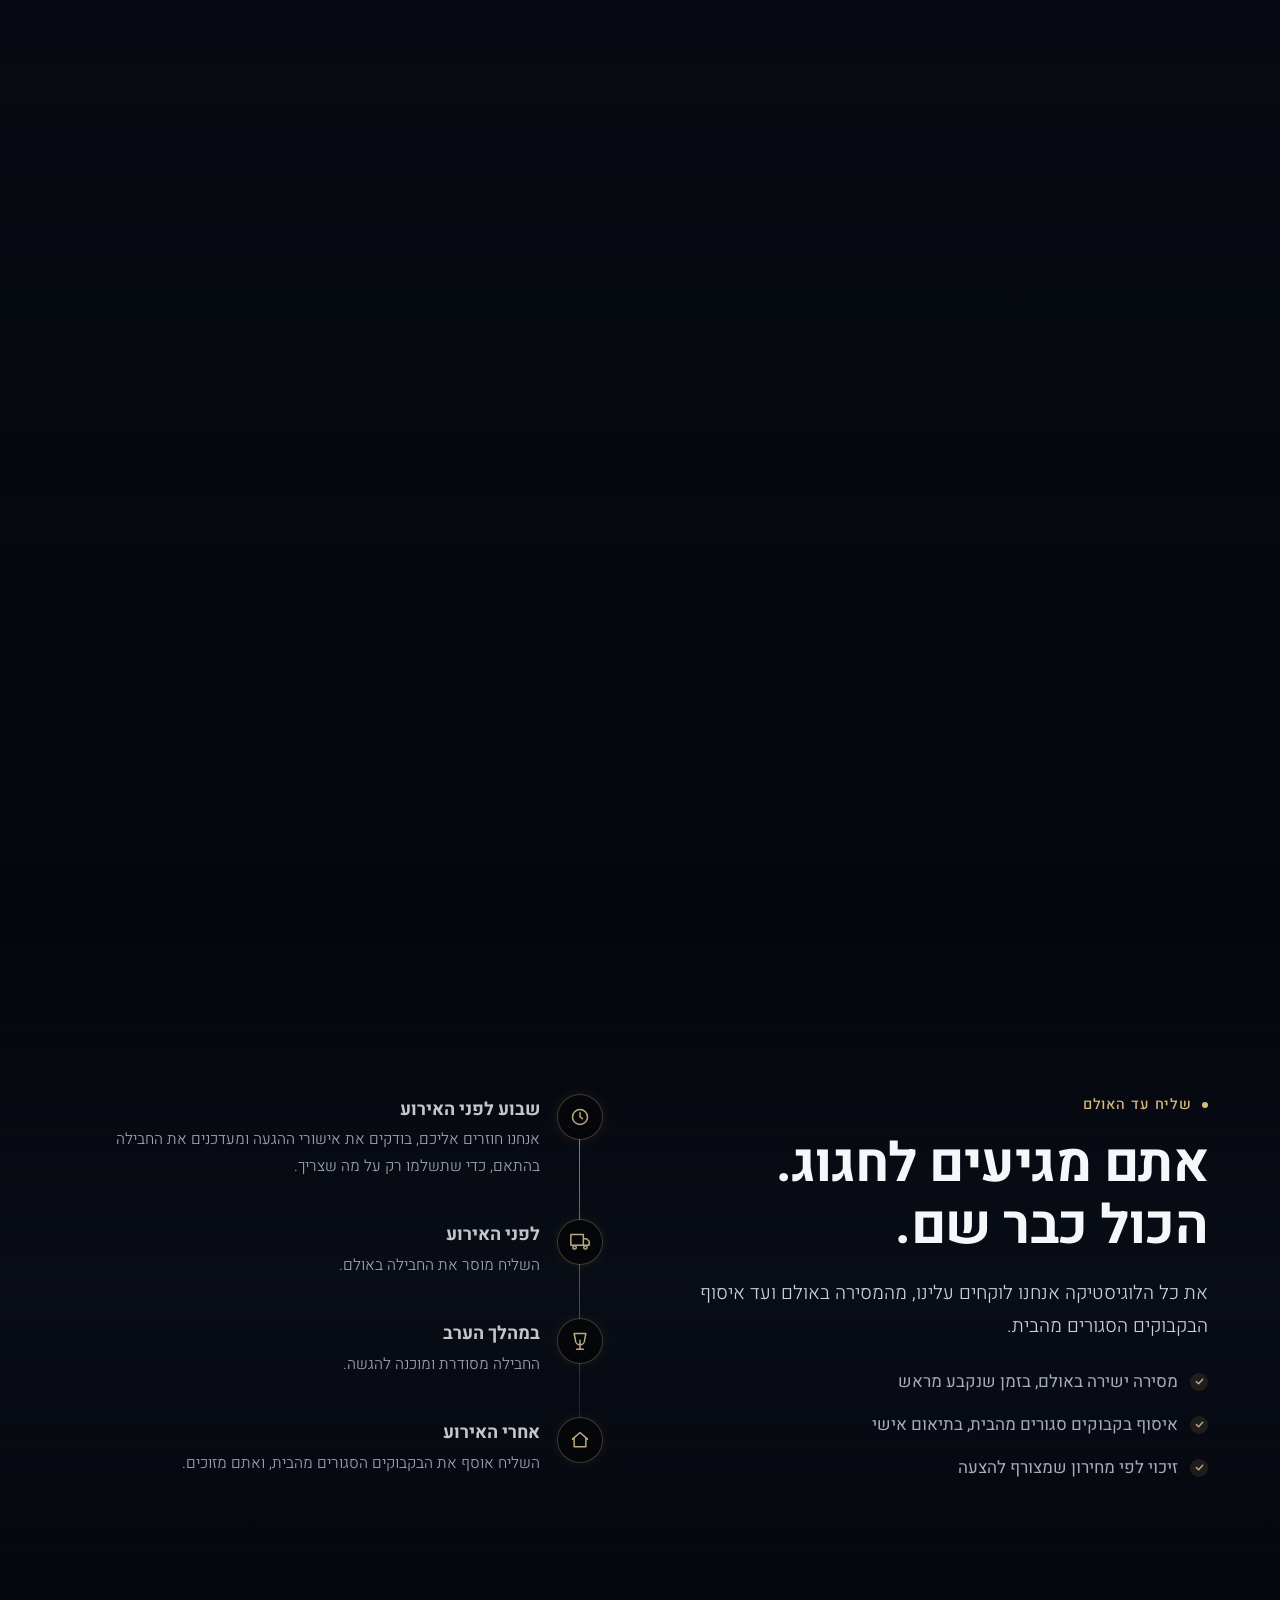
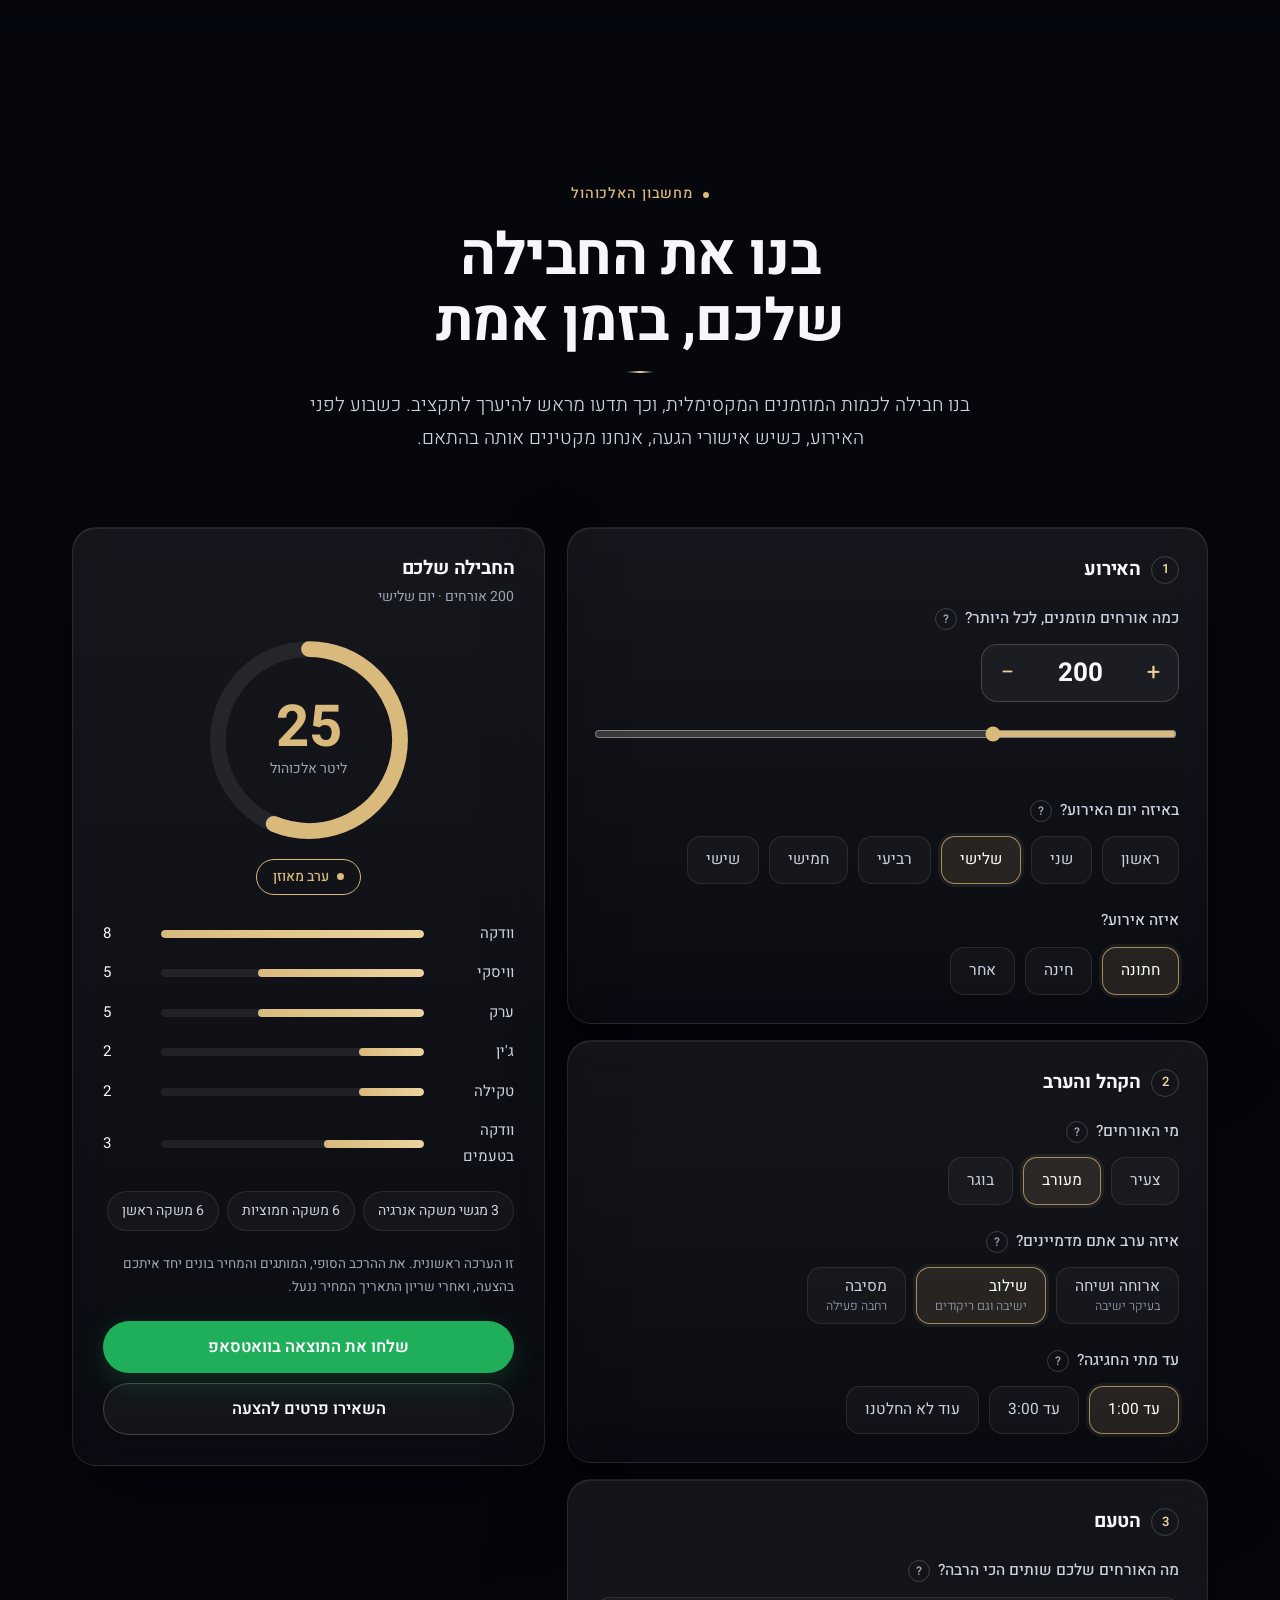
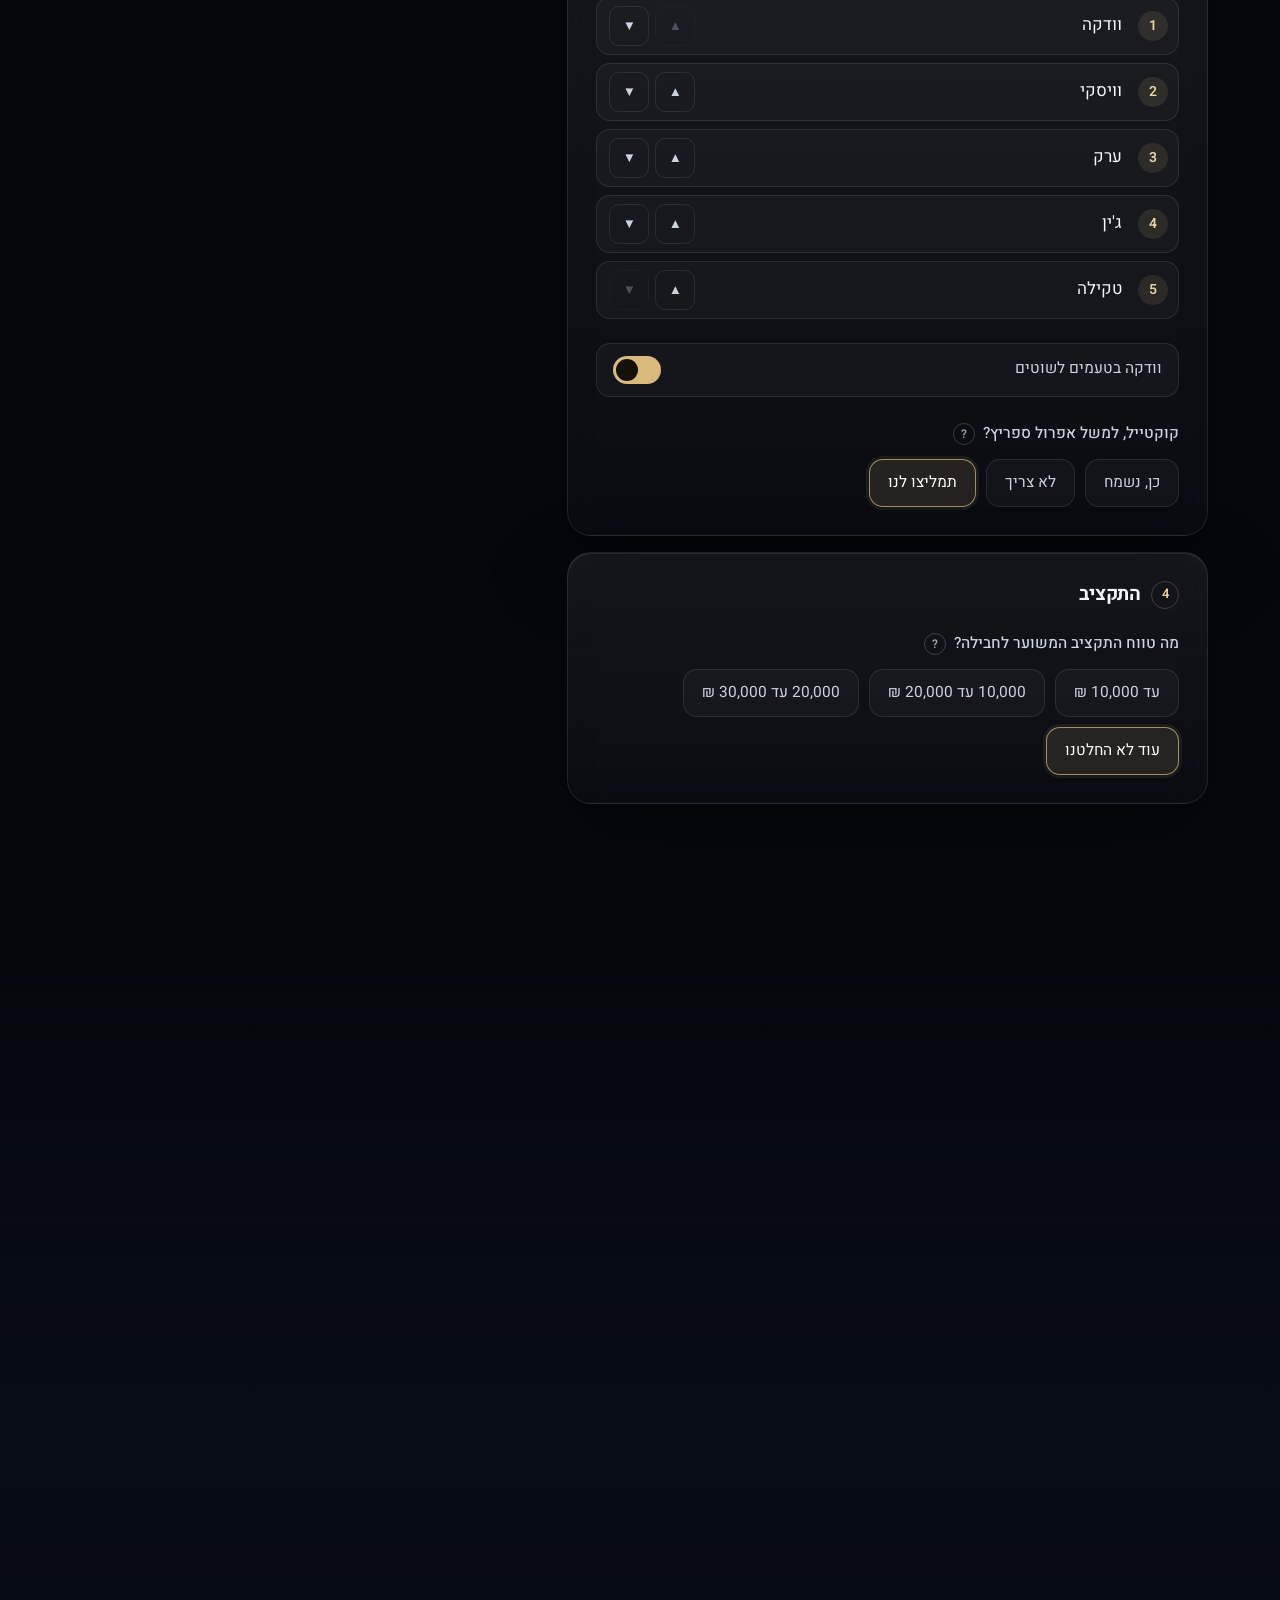
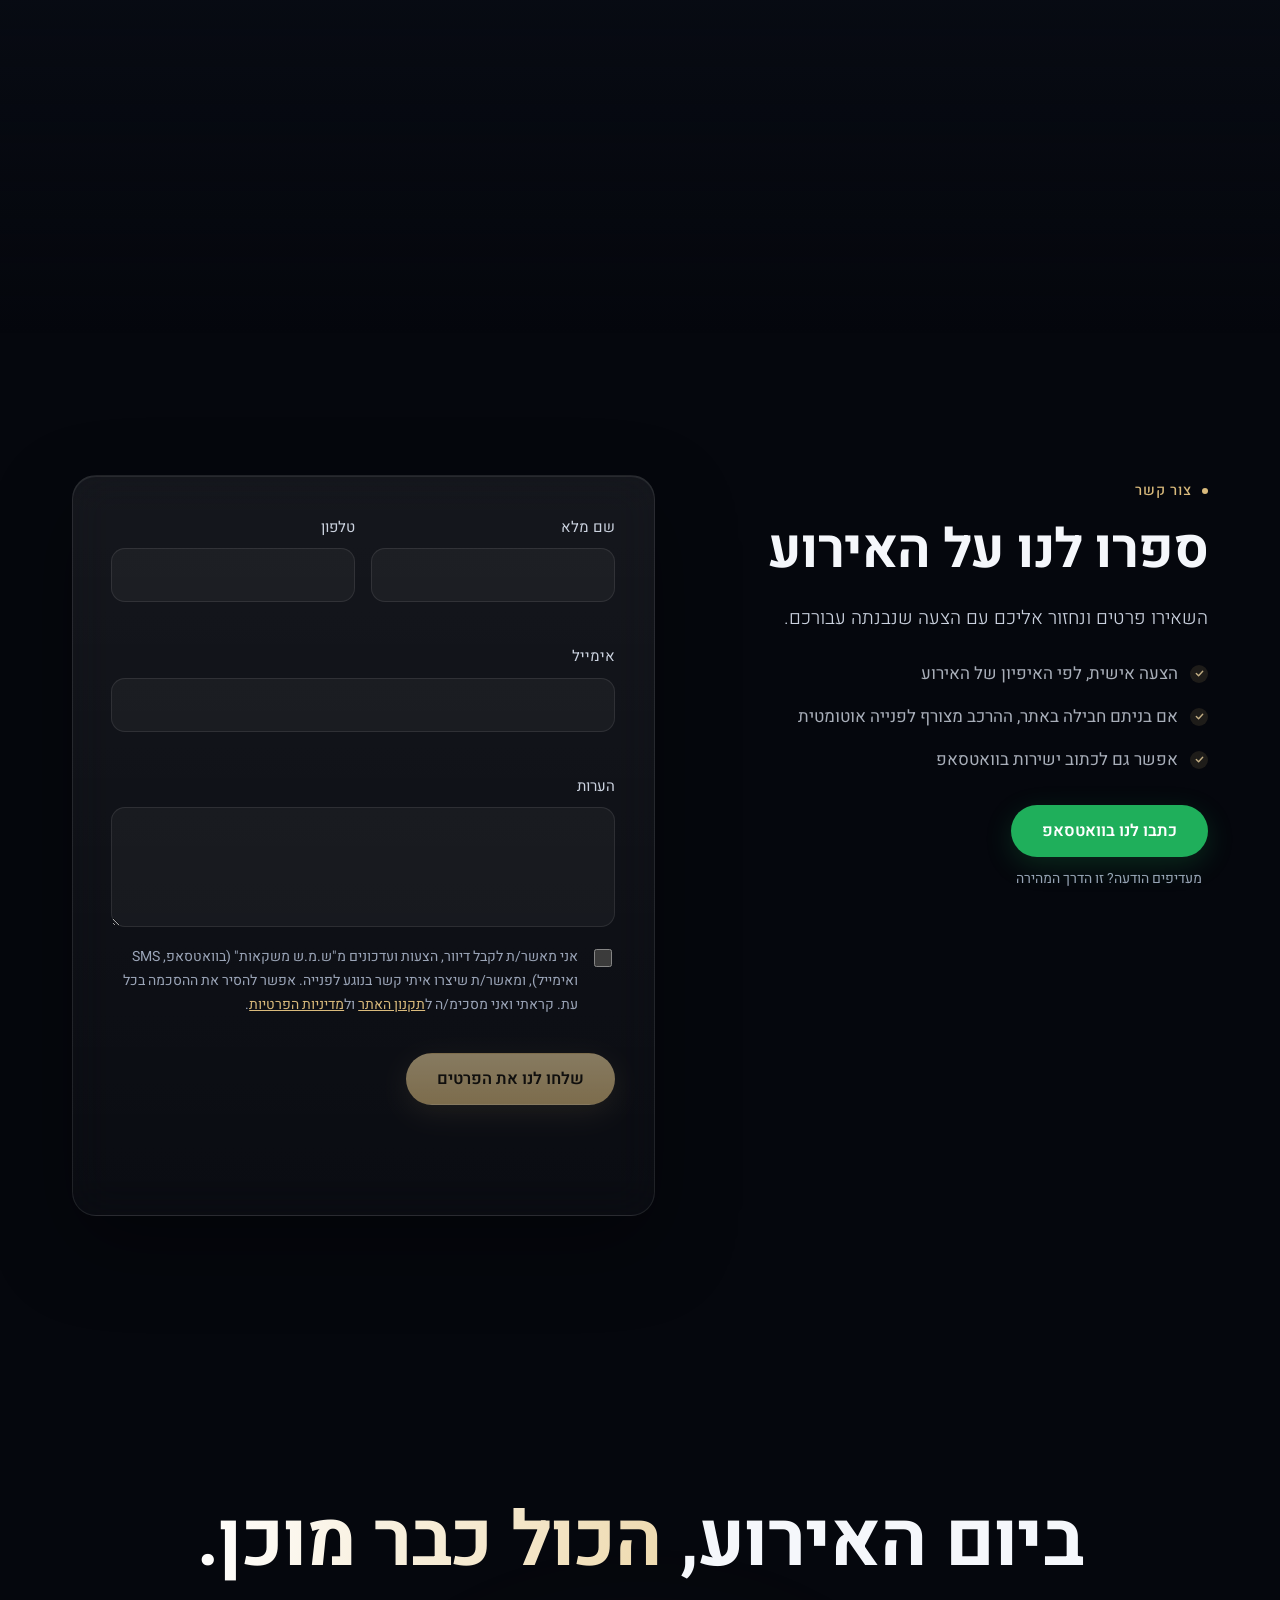
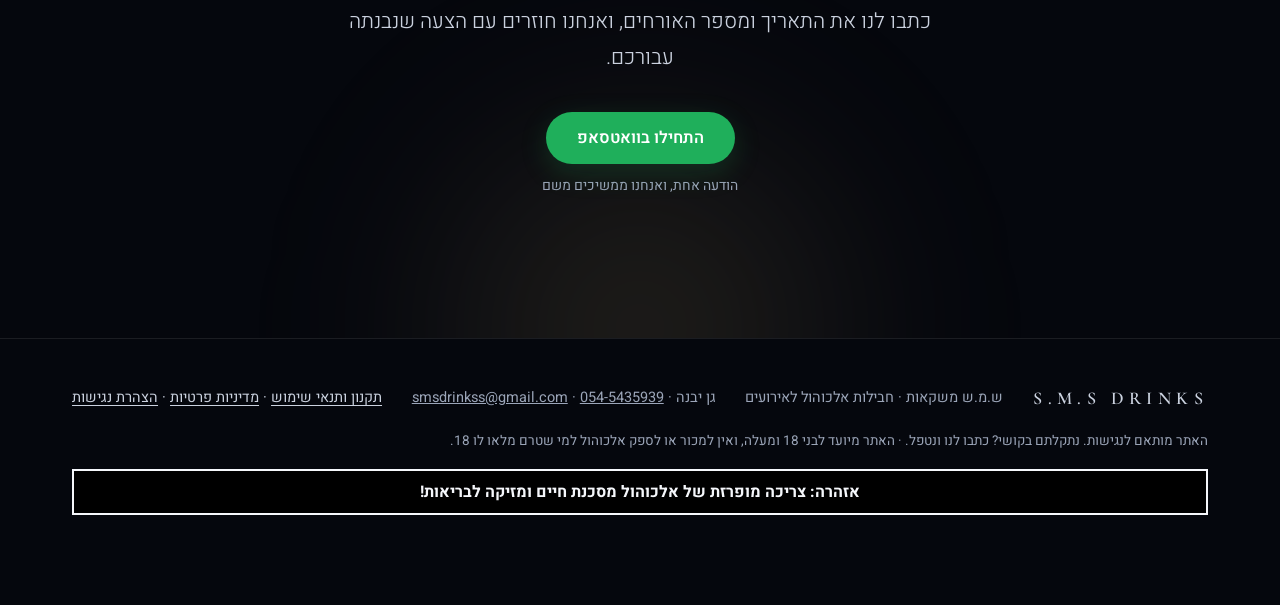
==== commit 4a959b4f: "Hero: fade photo bottom into page background at image edge (no hard seam on tall screens) Co-Authore" ====
--- a/index.html
+++ b/index.html
@@ -16,7 +16,7 @@
 <link rel="stylesheet" href="https://fonts.googleapis.com/css2?family=Cormorant+Garamond:wght@500;600;700&family=Montserrat:wght@400;700&family=Heebo:wght@300;400;500;600;700&display=swap" media="print" onload="this.media='all'">
 <noscript><link rel="stylesheet" href="https://fonts.googleapis.com/css2?family=Cormorant+Garamond:wght@500;600;700&family=Montserrat:wght@400;700&family=Heebo:wght@300;400;500;600;700&display=swap"></noscript>
 <link rel="preload" as="image" href="assets/hero-bg.webp" media="(min-width:1021px)" fetchpriority="high">
-<link rel="stylesheet" href="css/styles.css?v=9">
+<link rel="stylesheet" href="css/styles.css?v=10">
 <script>(function(d){d.classList.add('js');try{if(matchMedia('(hover:none),(pointer:coarse),(max-width:900px)').matches)d.classList.add('lite')}catch(e){}})(document.documentElement);</script>
 <script type="application/ld+json">
 {"@context":"https://schema.org","@type":"LocalBusiness","name":"ש.מ.ש משקאות","alternateName":"S.M.S Drinks","description":"חבילות אלכוהול לאירועים ללא התעסקות, עם זיכוי על בקבוק סגור.","areaServed":"IL"}
--- a/css/styles.css
+++ b/css/styles.css
@@ -560,10 +560,10 @@
 picture{display:contents}
 
 /* ===== hero photo + sparkle ===== */
-.hero-photo{position:absolute;left:0;right:0;bottom:0;top:var(--hp-top,-335px);z-index:0;overflow:hidden;background:#050403}
+.hero-photo{position:absolute;left:0;right:0;bottom:0;top:var(--hp-top,-335px);z-index:0;overflow:hidden;background:var(--bg)}
 .hero-photo img,.hero-photo canvas{position:absolute;left:0;top:0;width:100%;height:auto;aspect-ratio:1672/941;display:block}
 .hero-photo img{object-fit:cover;object-position:left center}
-.hero-photo::before{content:"";position:absolute;left:0;right:0;bottom:0;height:34%;z-index:1;background:linear-gradient(transparent,var(--bg));pointer-events:none}
+.hero-photo::before{content:"";position:absolute;left:0;top:0;width:100%;aspect-ratio:1672/941;z-index:1;background:linear-gradient(180deg,transparent 52%,rgba(var(--bg-rgb,5,6,10),.0) 52%,var(--bg) 97%);pointer-events:none}
 .hero-photo::after{content:"";position:absolute;inset:0;background:linear-gradient(270deg,rgba(5,4,3,.82) 0%,rgba(5,4,3,.55) 38%,rgba(5,4,3,0) 62%)}
 .hero .glow,.hero .grid-bg,.hero .pour{display:none!important}
 .hero{min-height:max(560px,calc(100vh - 335px));align-items:center;overflow:visible}.hero::before{display:none}
@@ -575,4 +575,5 @@
 .hero-photo img,.hero-photo canvas{height:100%;aspect-ratio:auto}
 .hero-photo img{object-position:18% center}
 .hero-photo::after{background:linear-gradient(180deg,rgba(5,4,3,0) 55%,var(--bg) 100%)}
+.hero-photo::before{display:none}
 .hero .wrap{padding-top:calc(min(88vw,520px) + 6px)}}
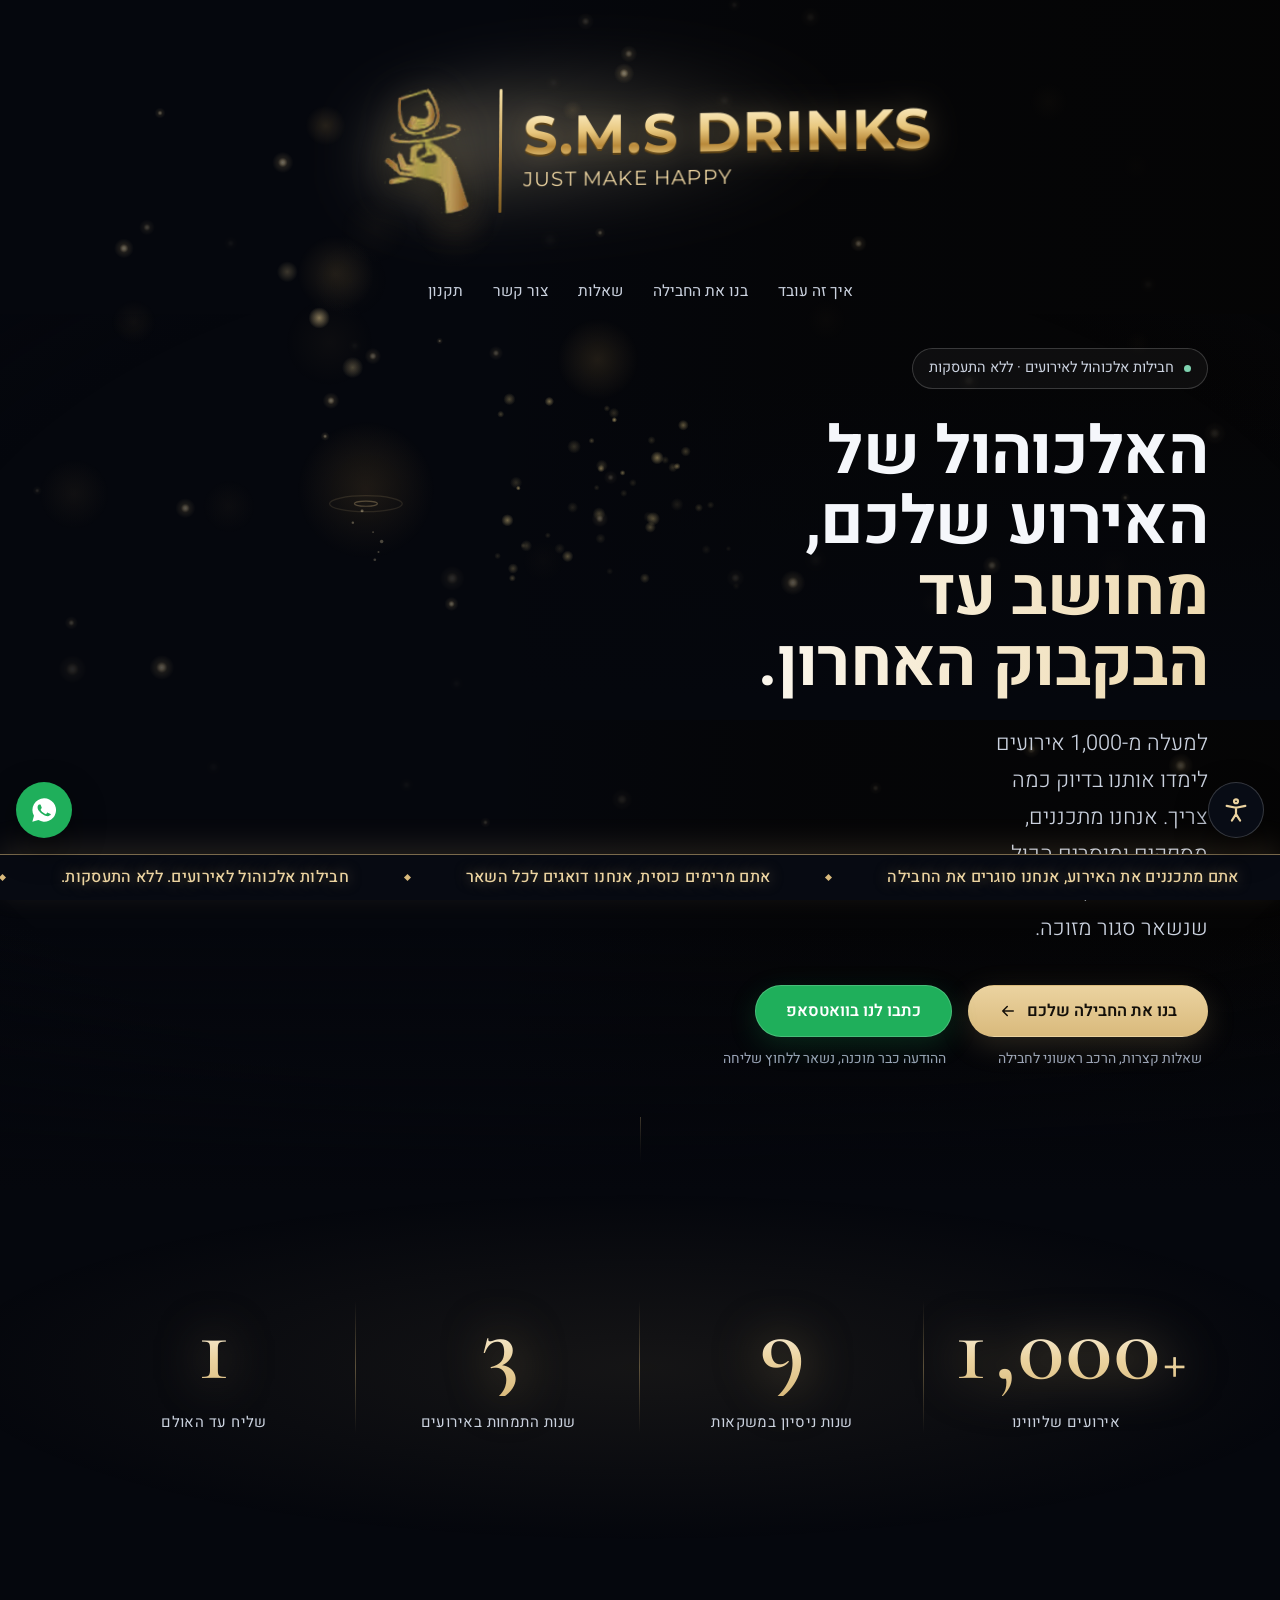
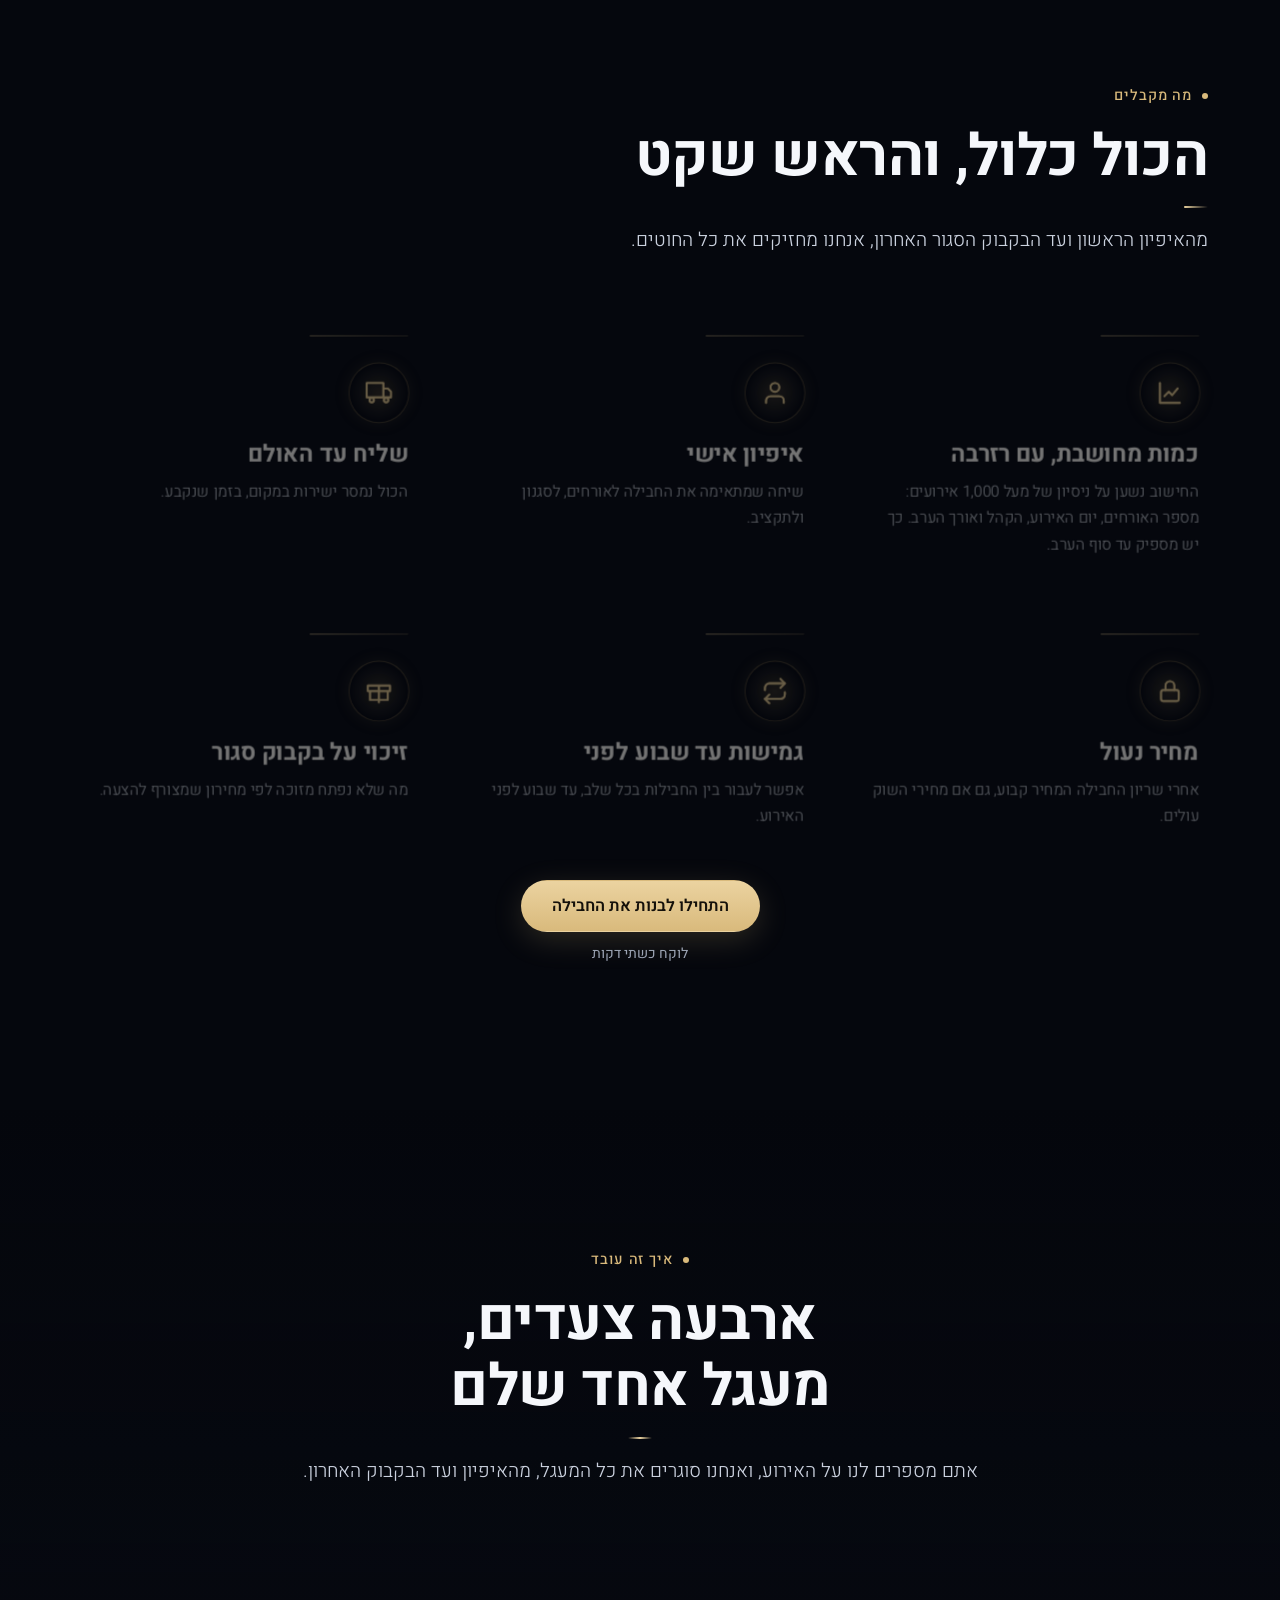
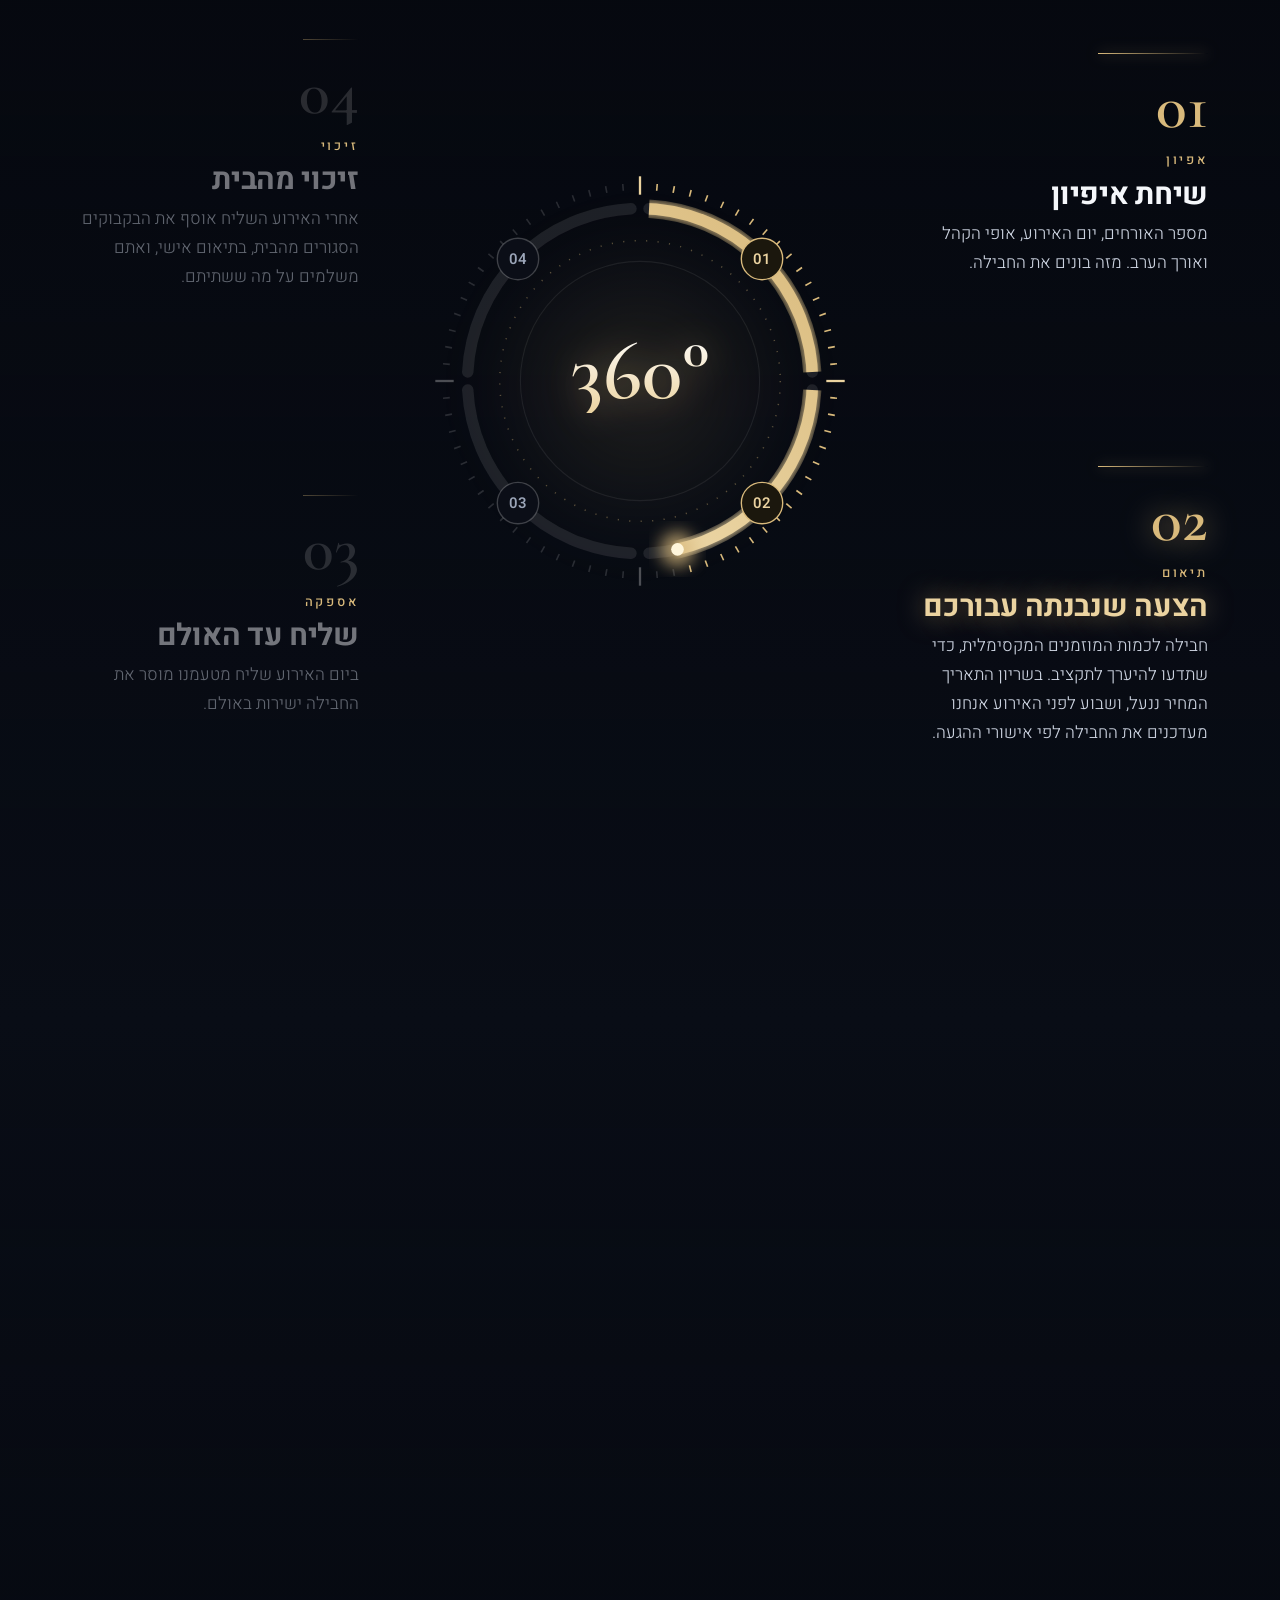
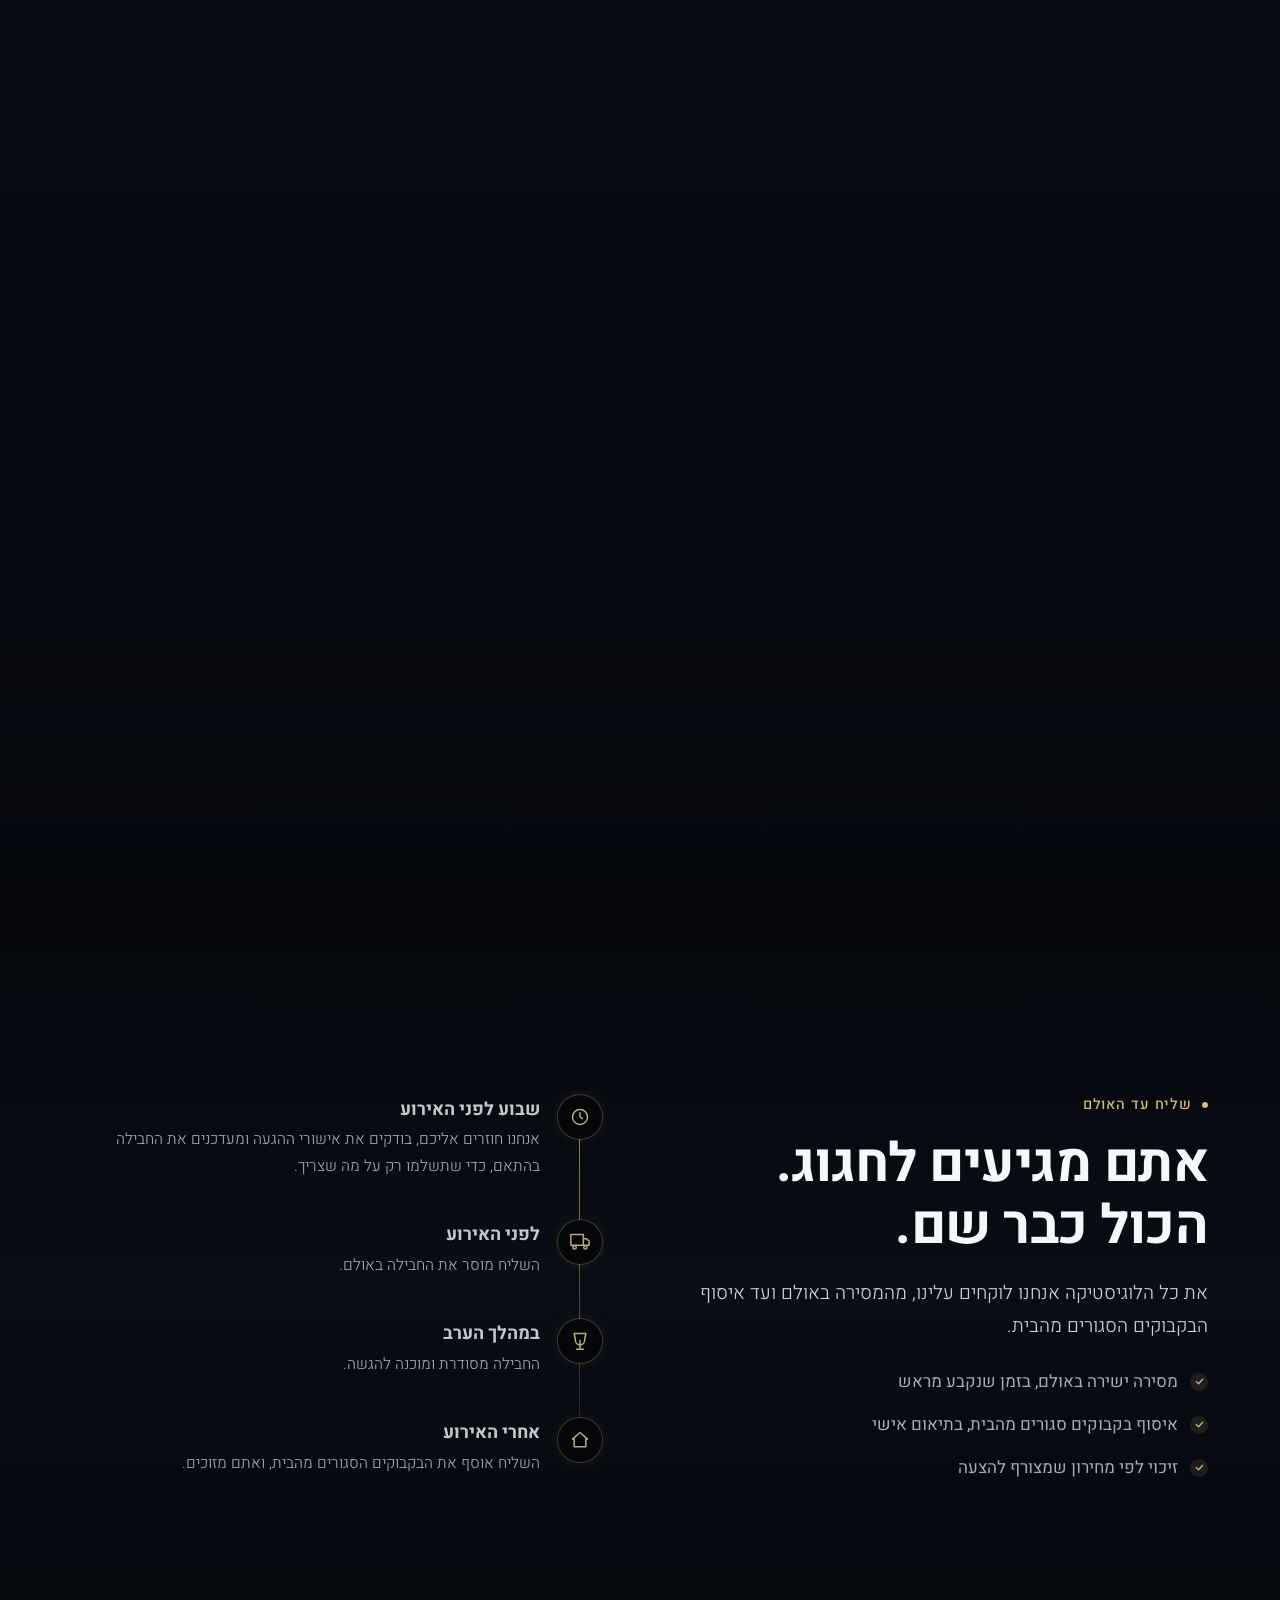
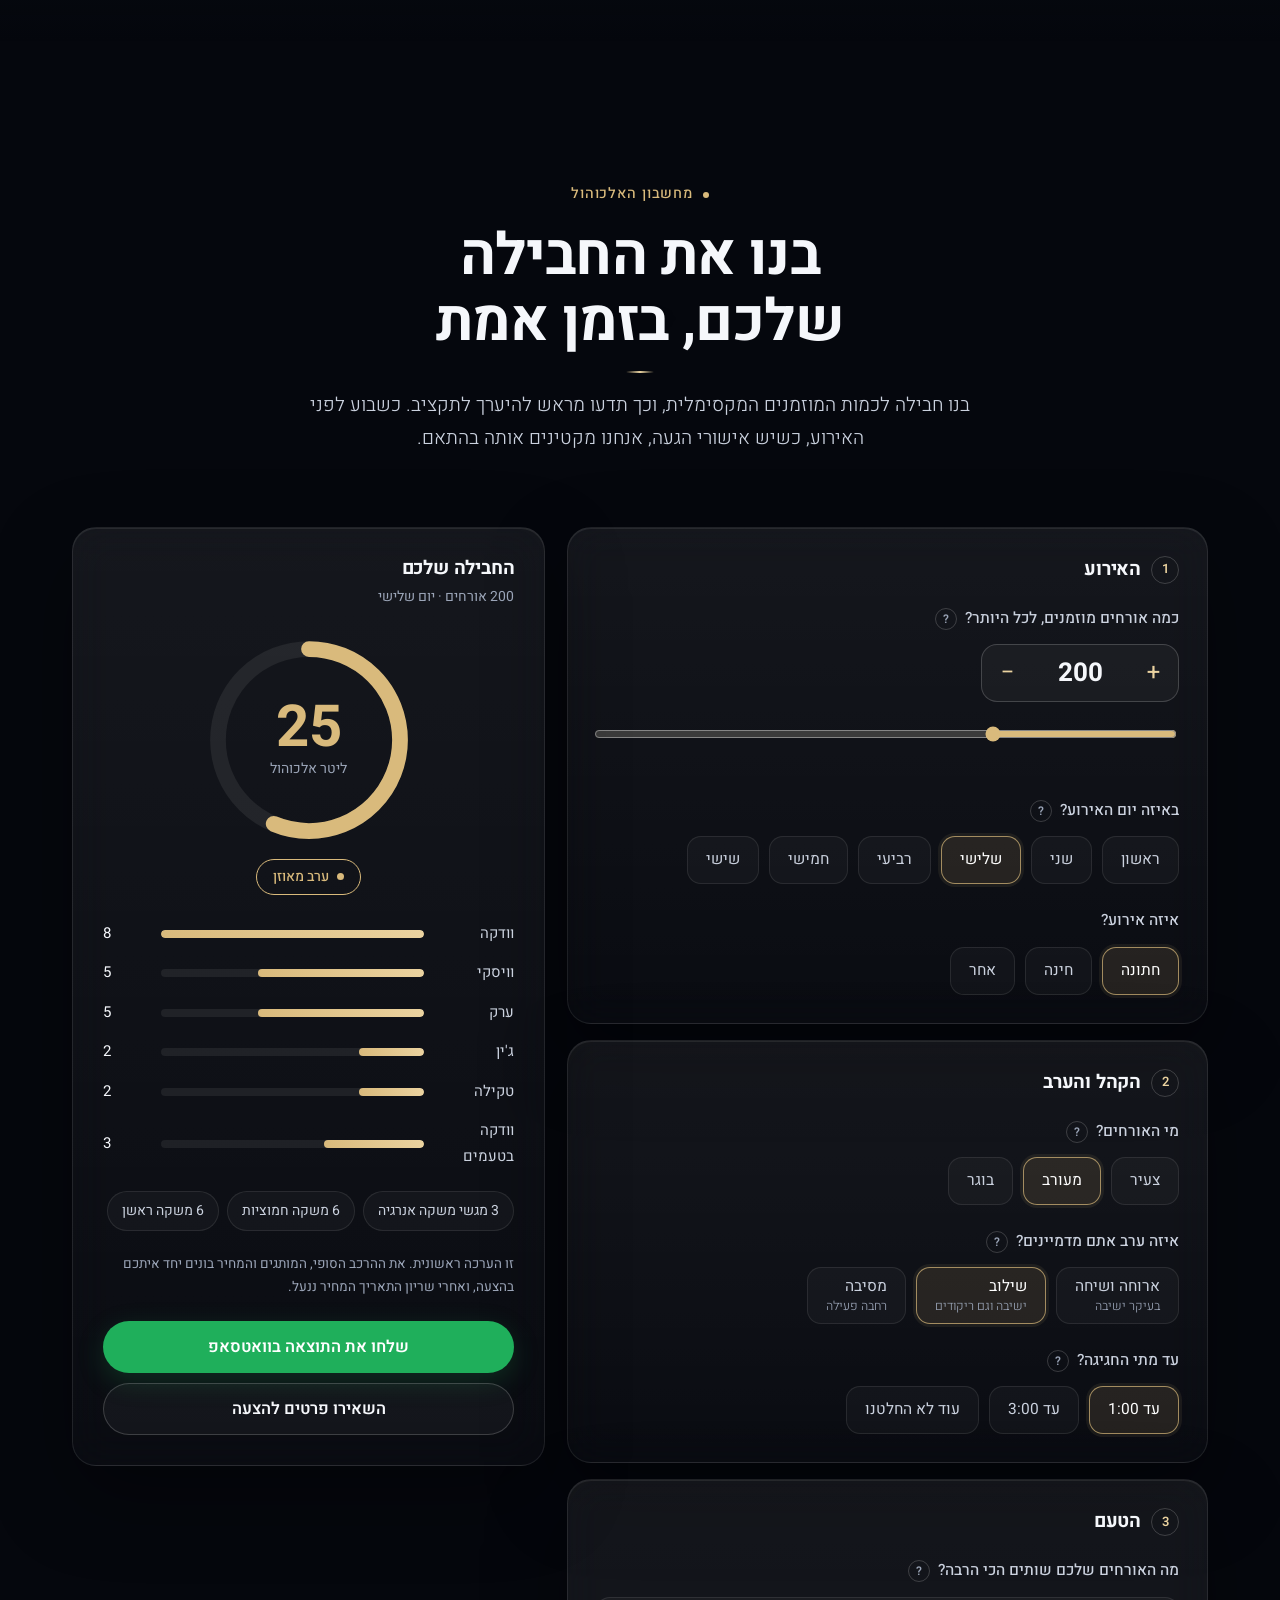
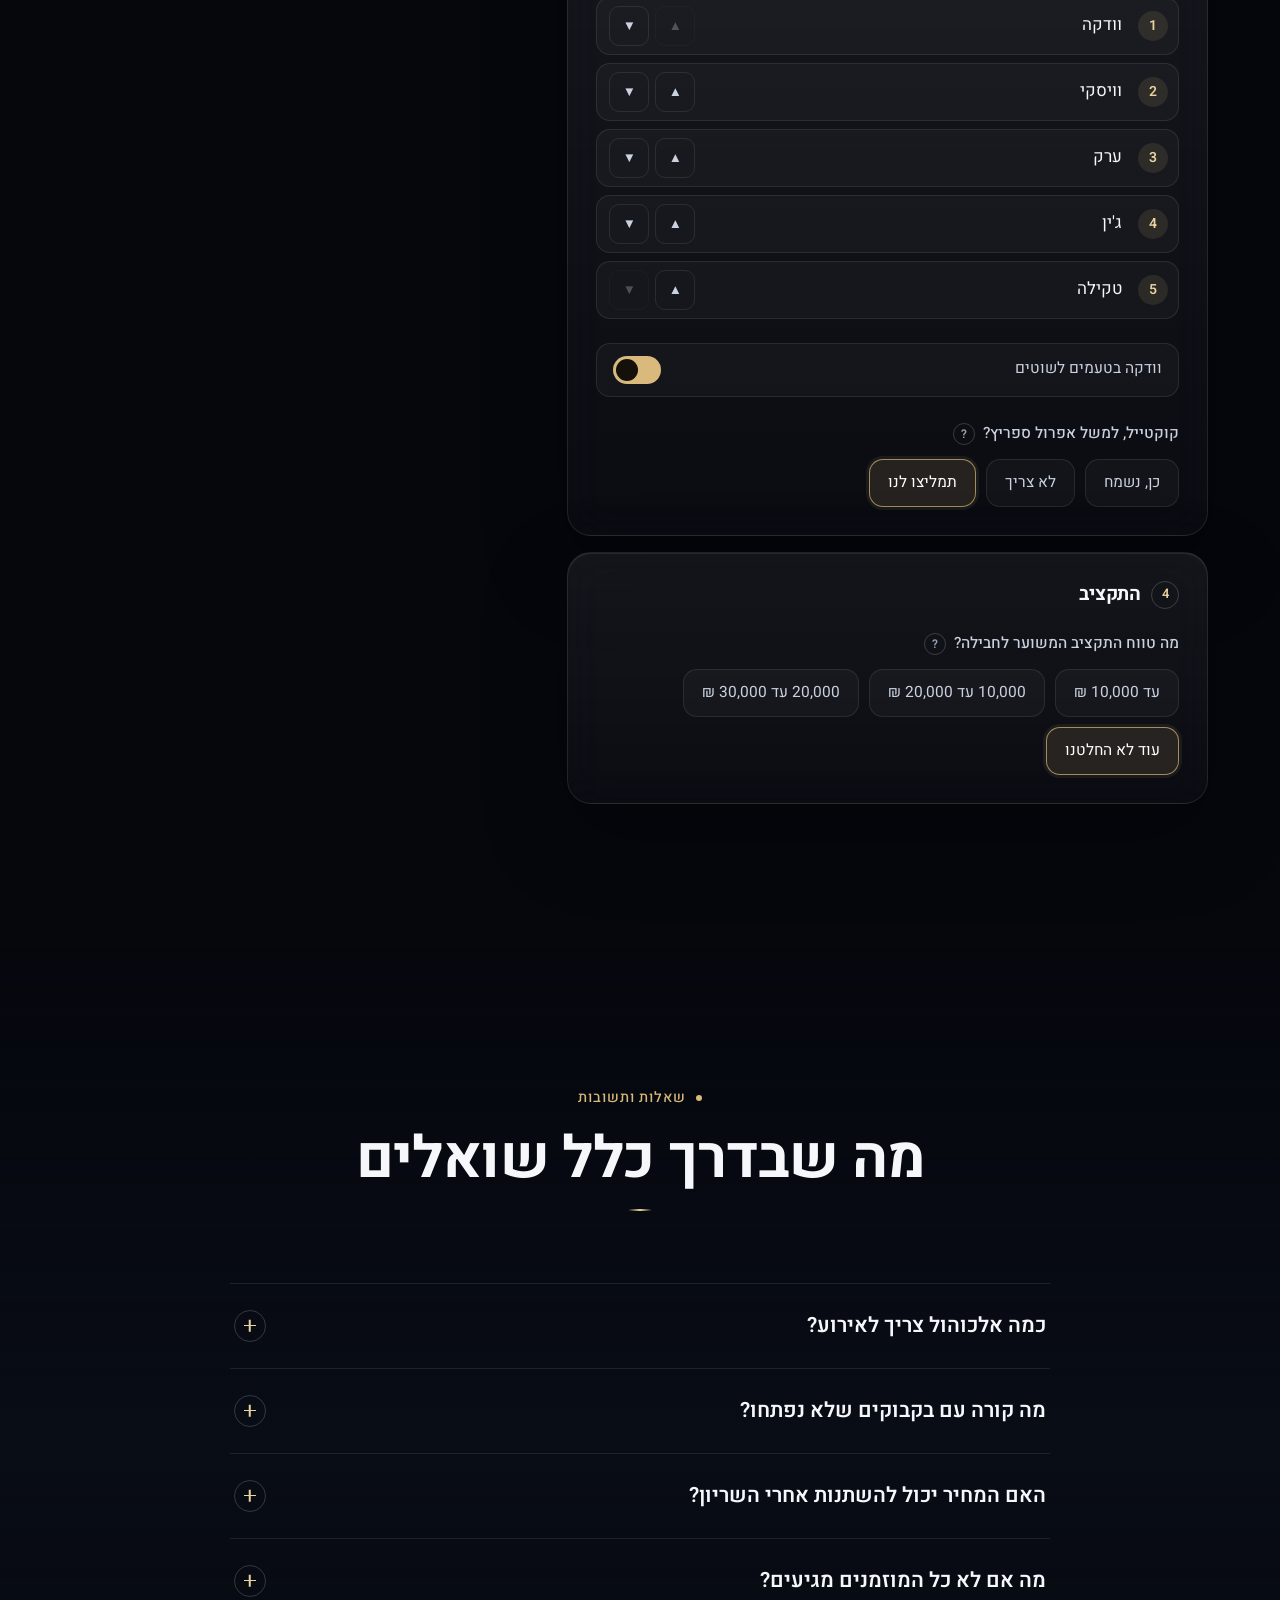
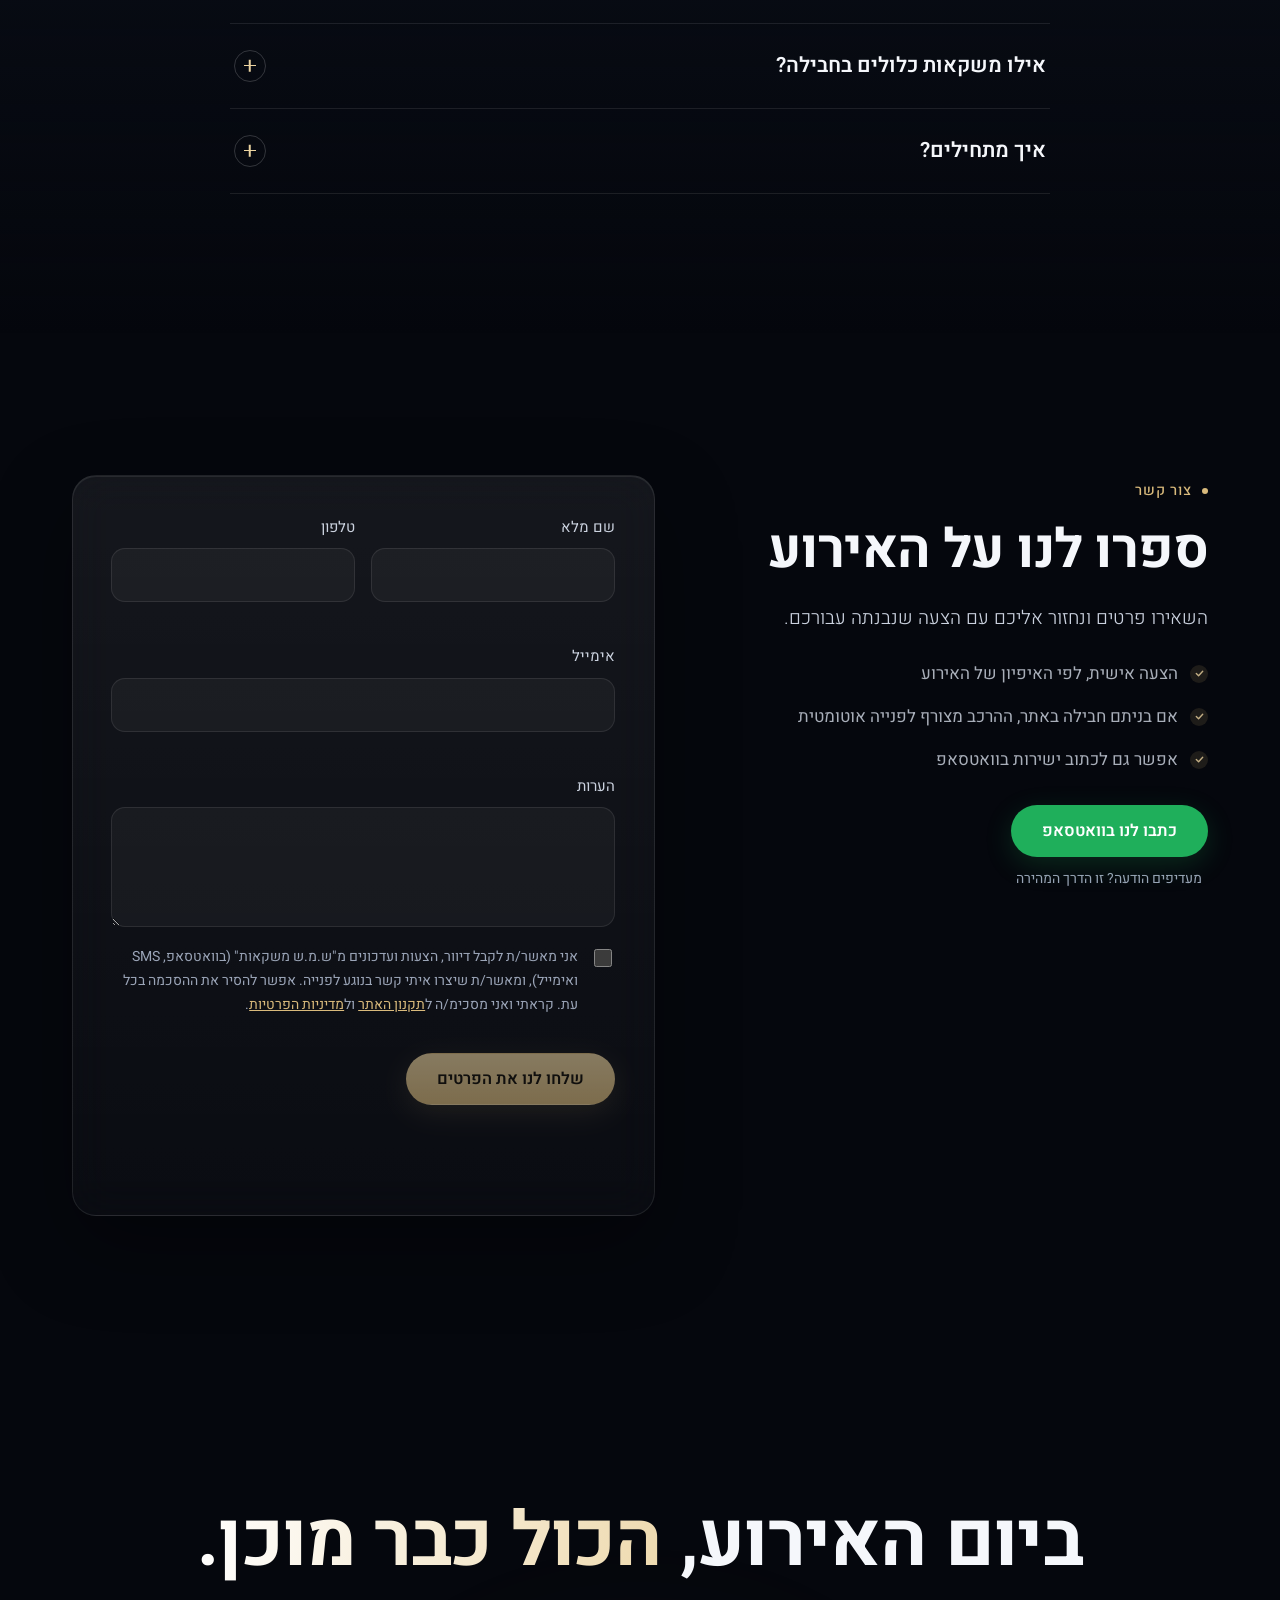
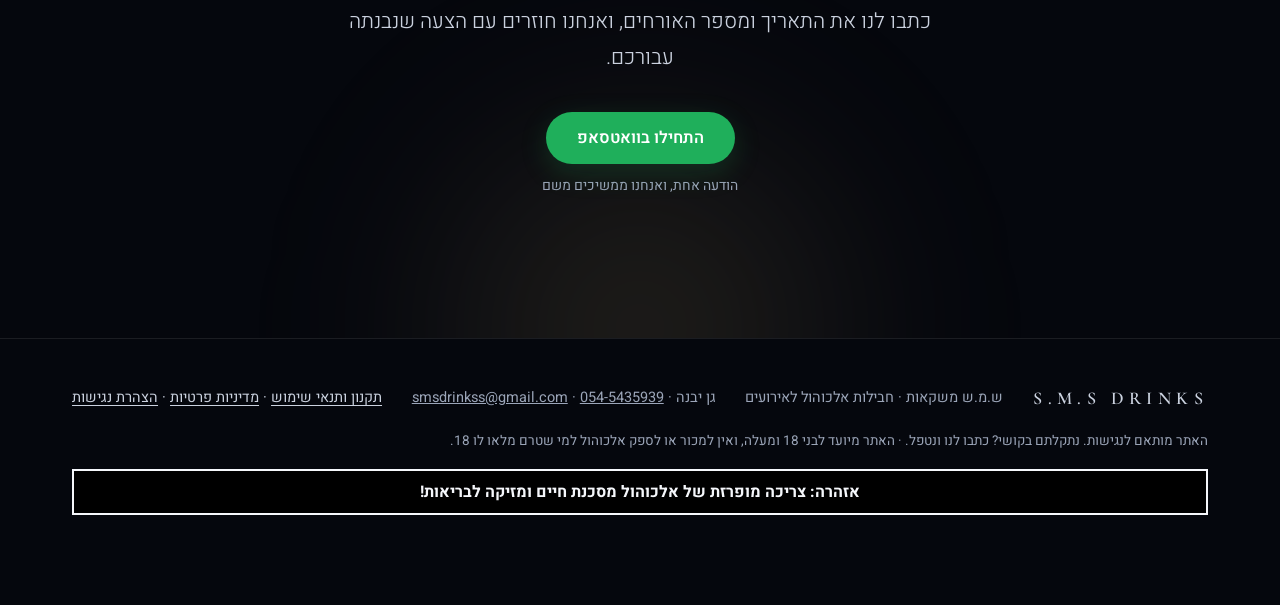
==== commit bd5d3d32: "Tracking: never count file:// or localhost (test runs) Co-Authored-By: Claude Sonnet 5.5 <noreply@an" ====
--- a/index.html
+++ b/index.html
@@ -261,6 +261,6 @@
 <script src="js/app.js?v=9"></script>
 <script src="js/lead.js?v=8"></script>
 <script src="js/hero-fx.js?v=1" defer></script>
-<script src="js/track.js?v=2"></script>
+<script src="js/track.js?v=3"></script>
 </body>
 </html>
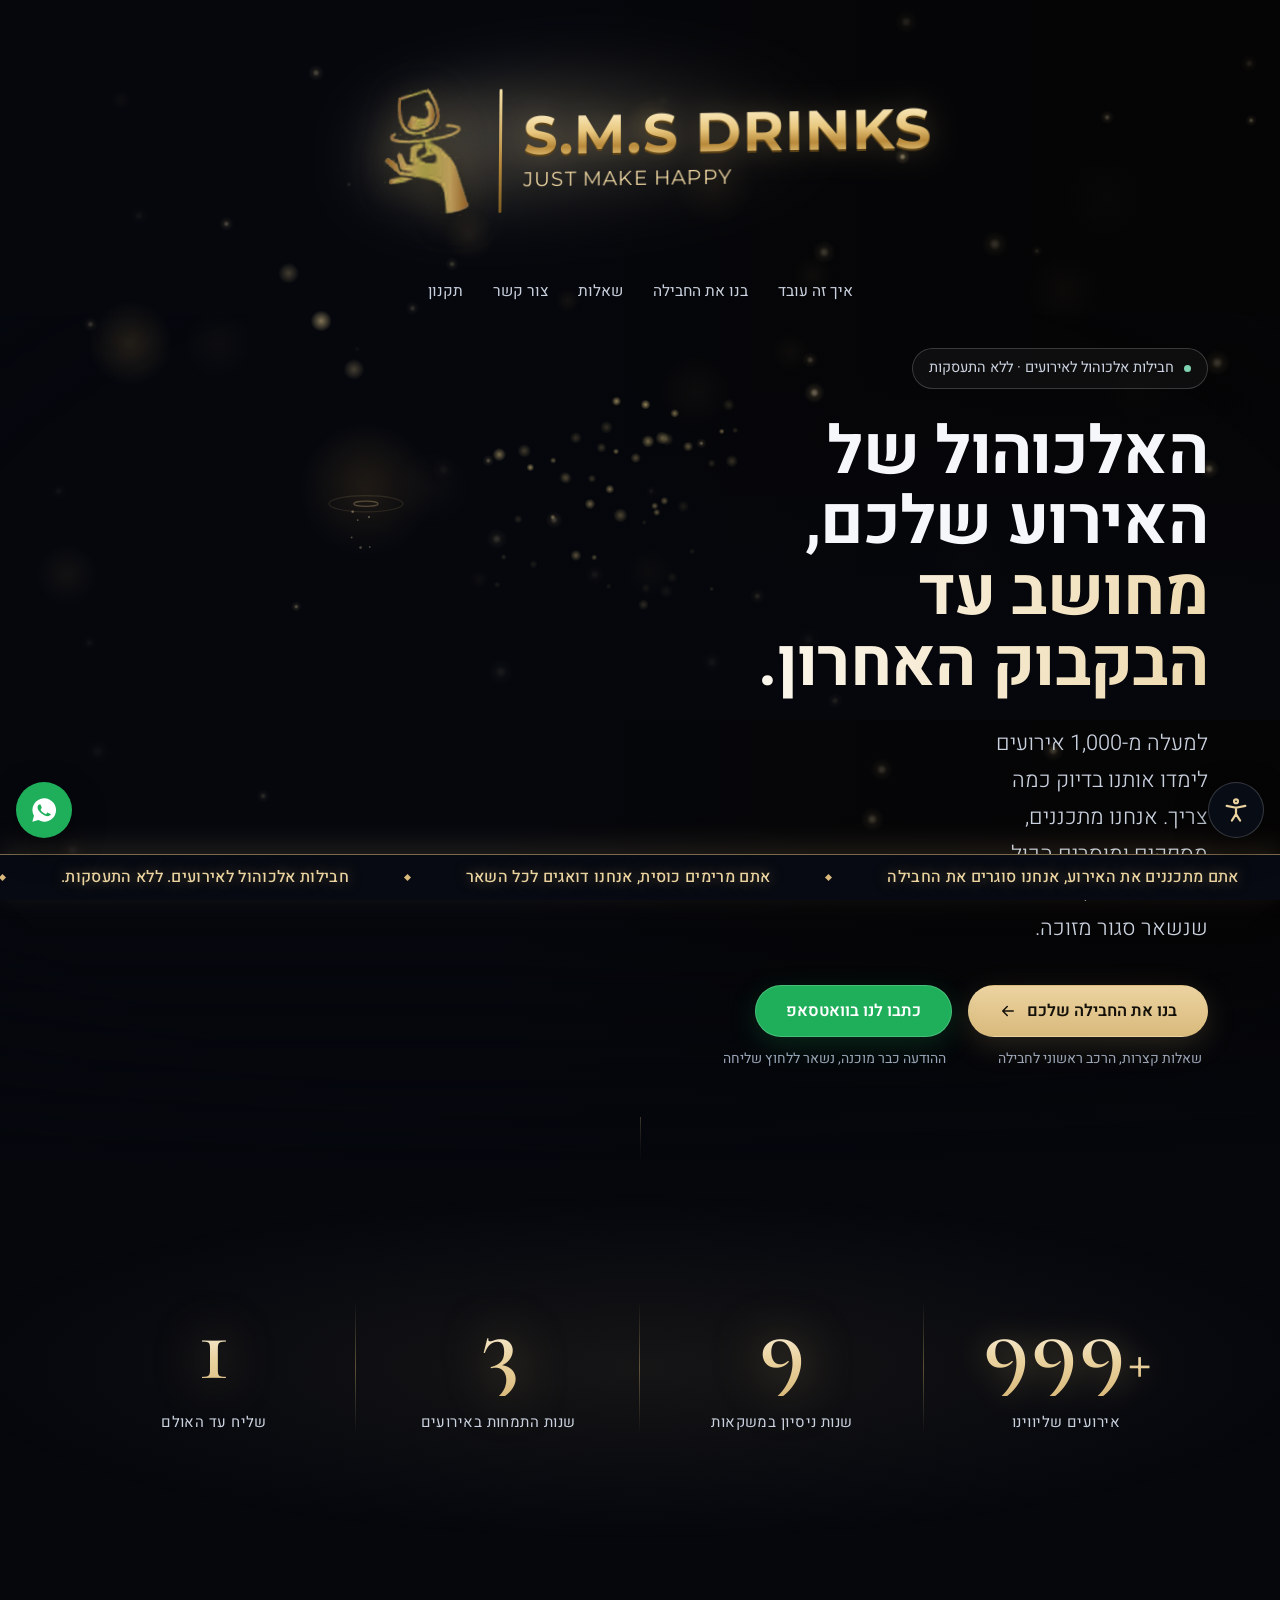
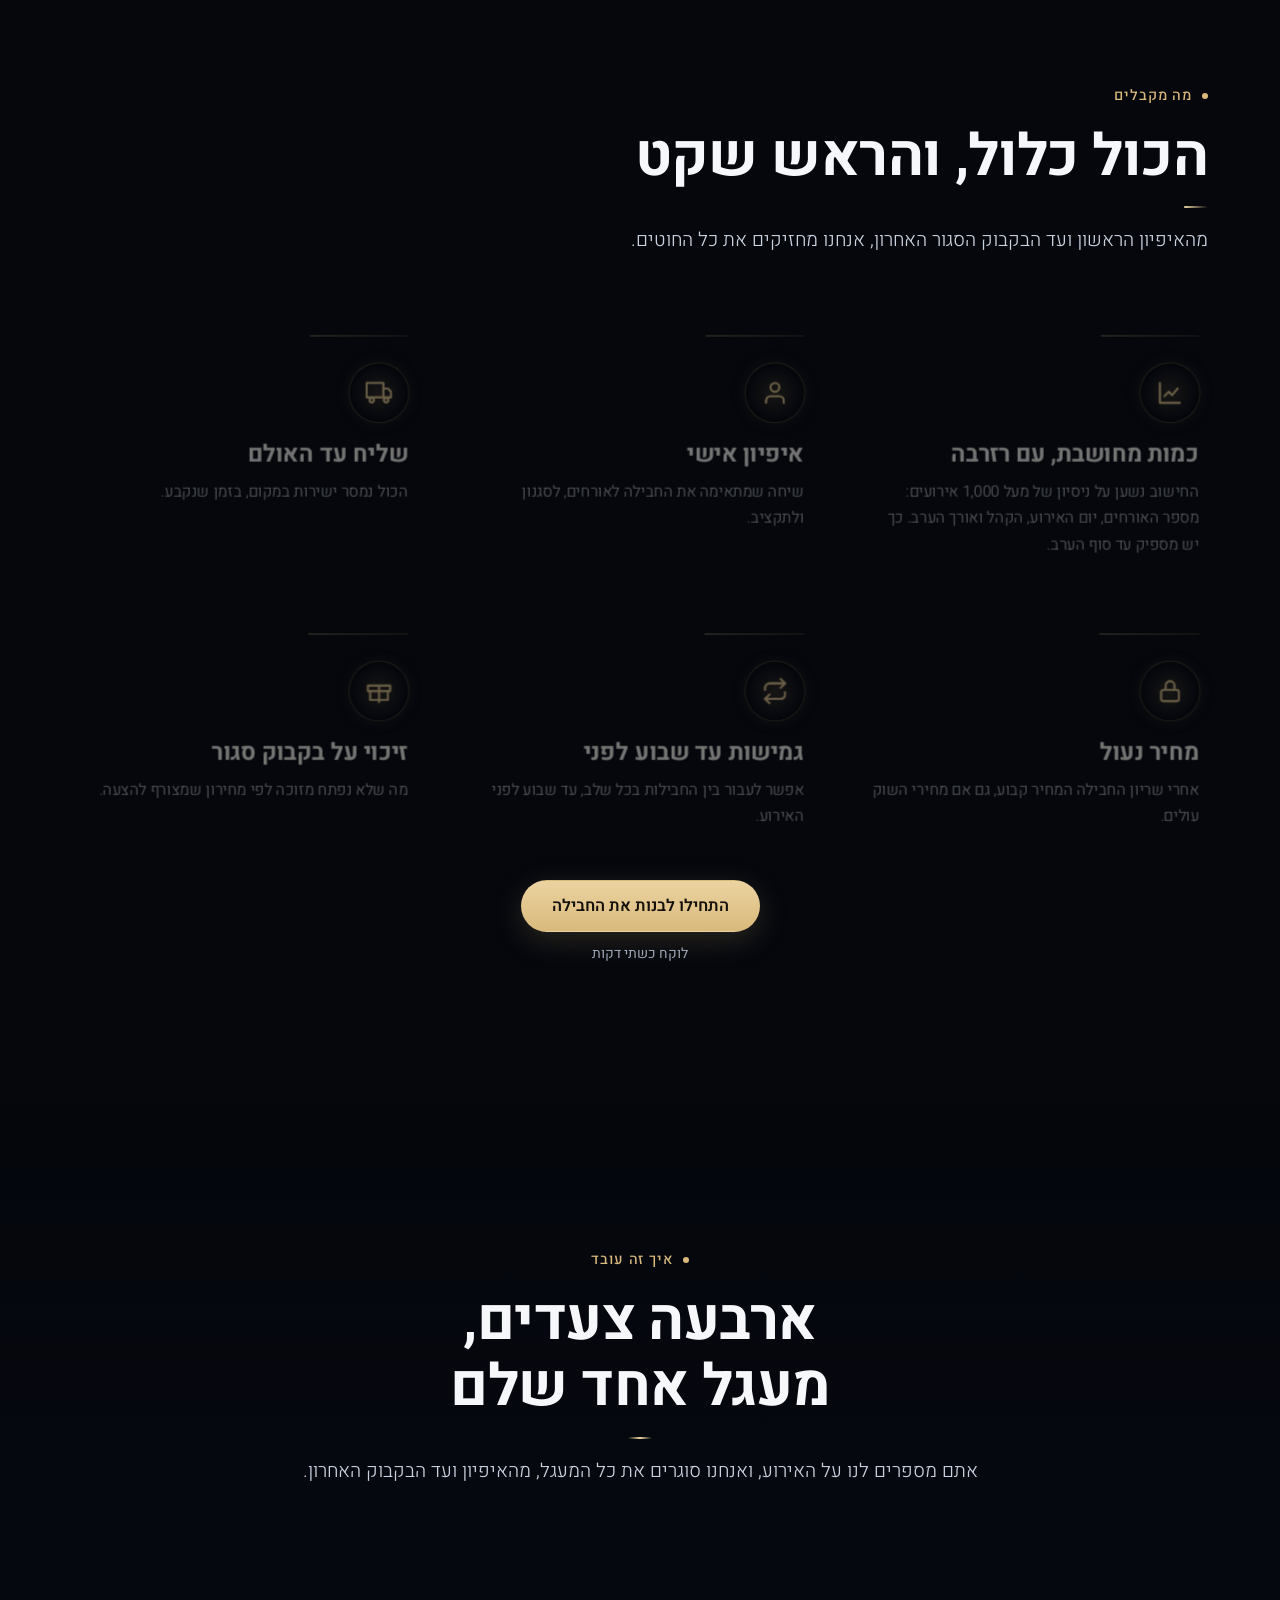
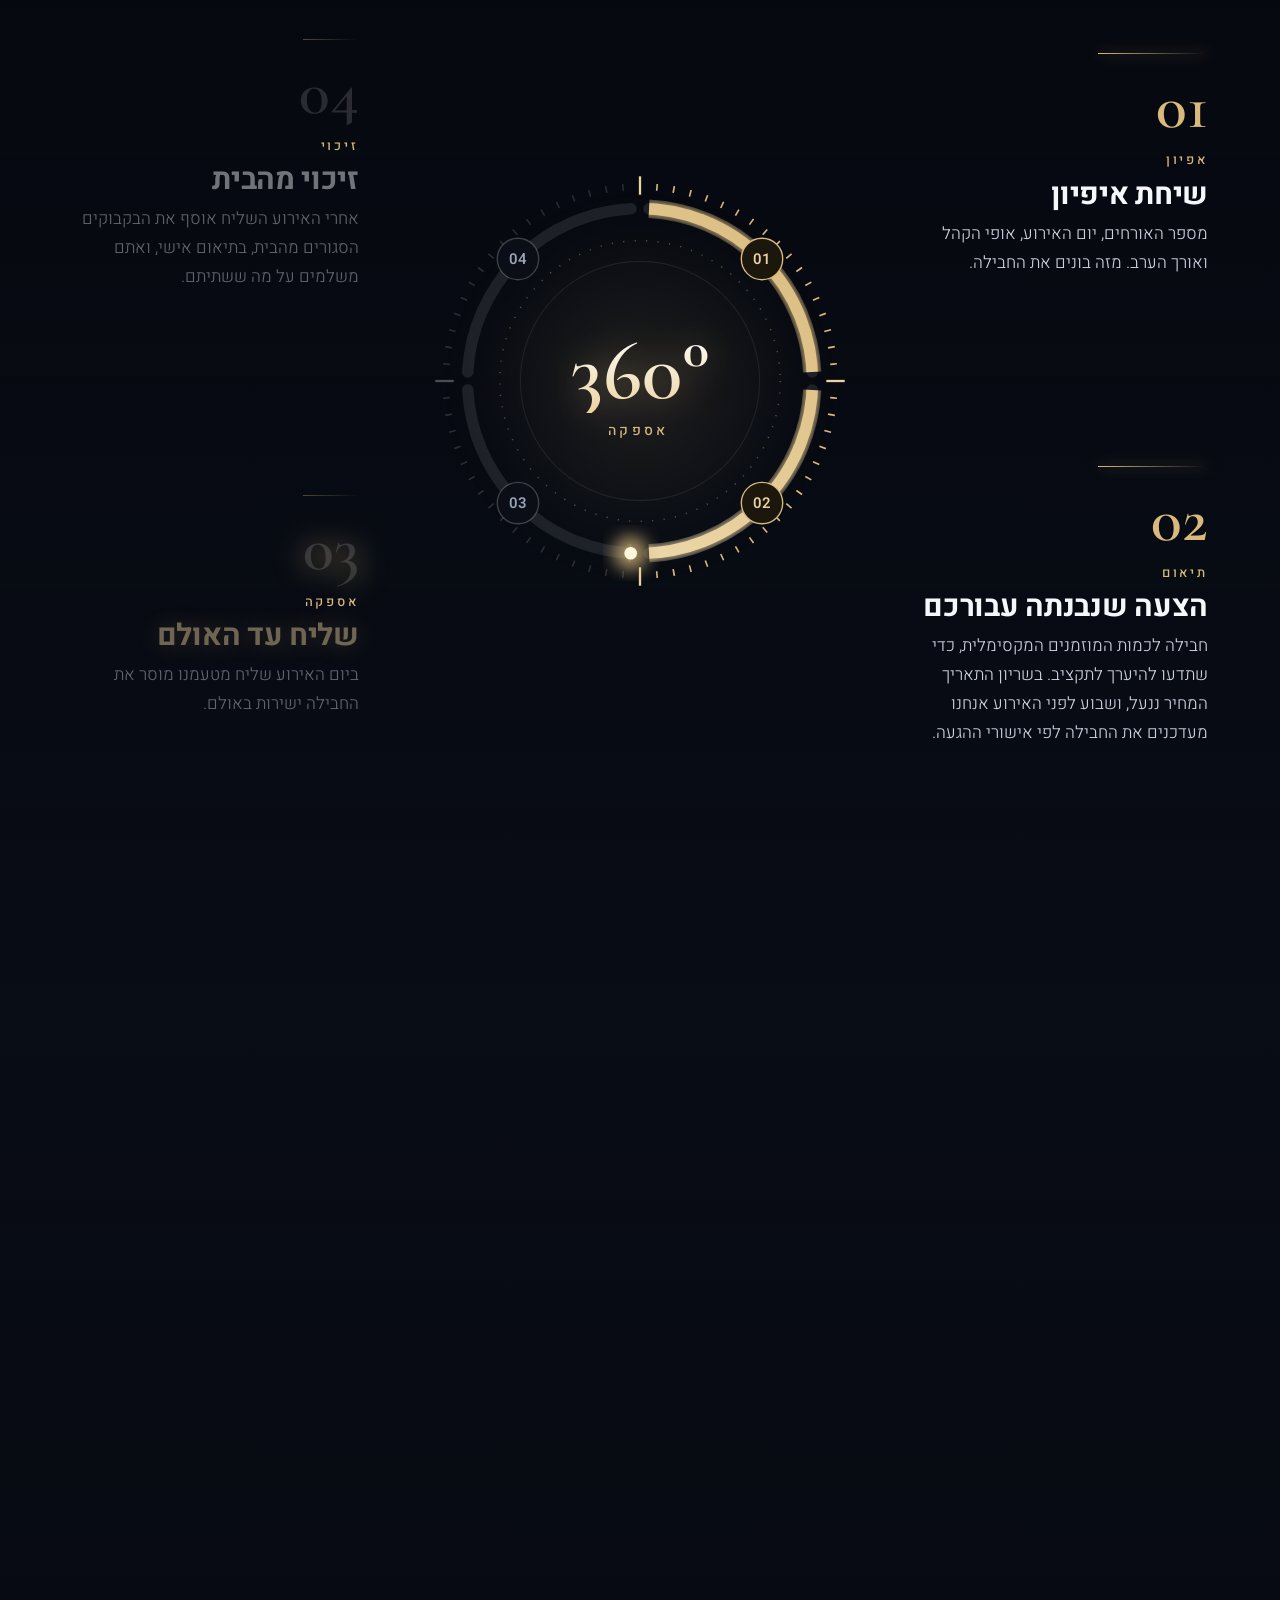
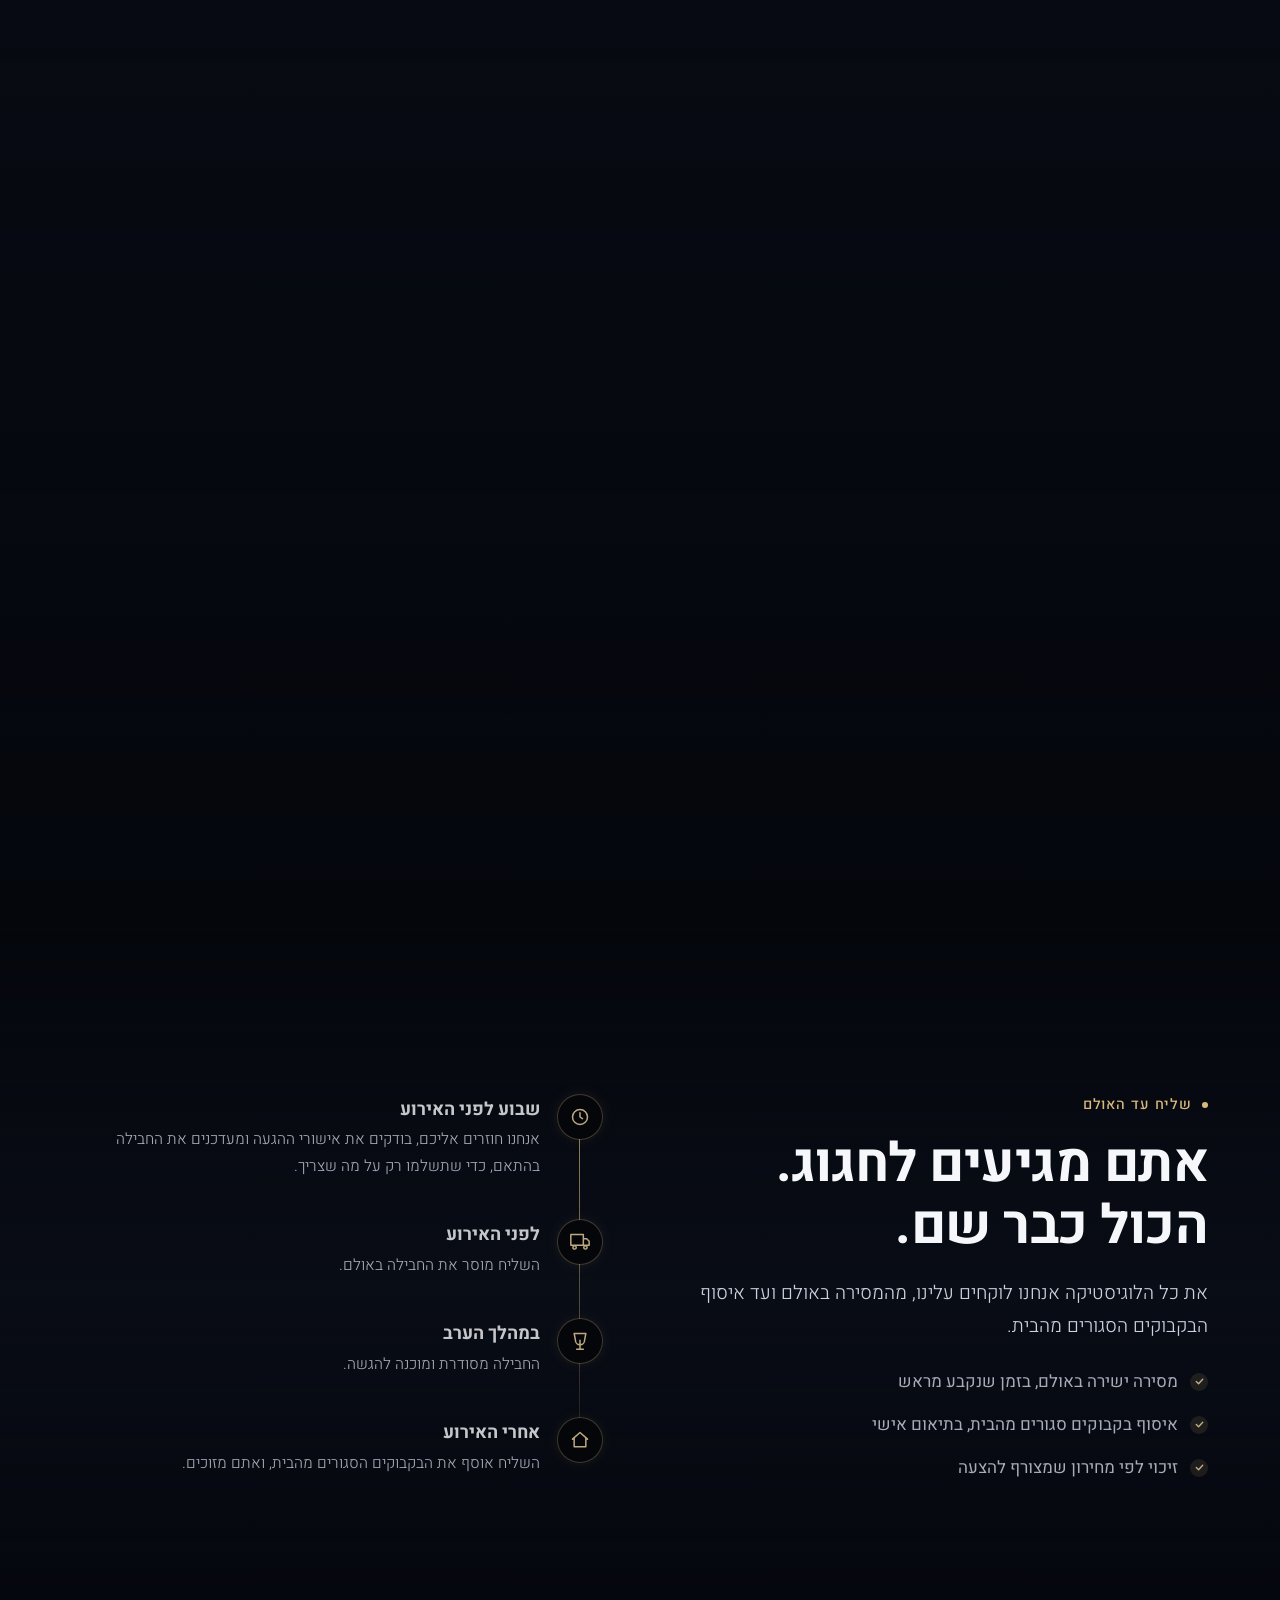
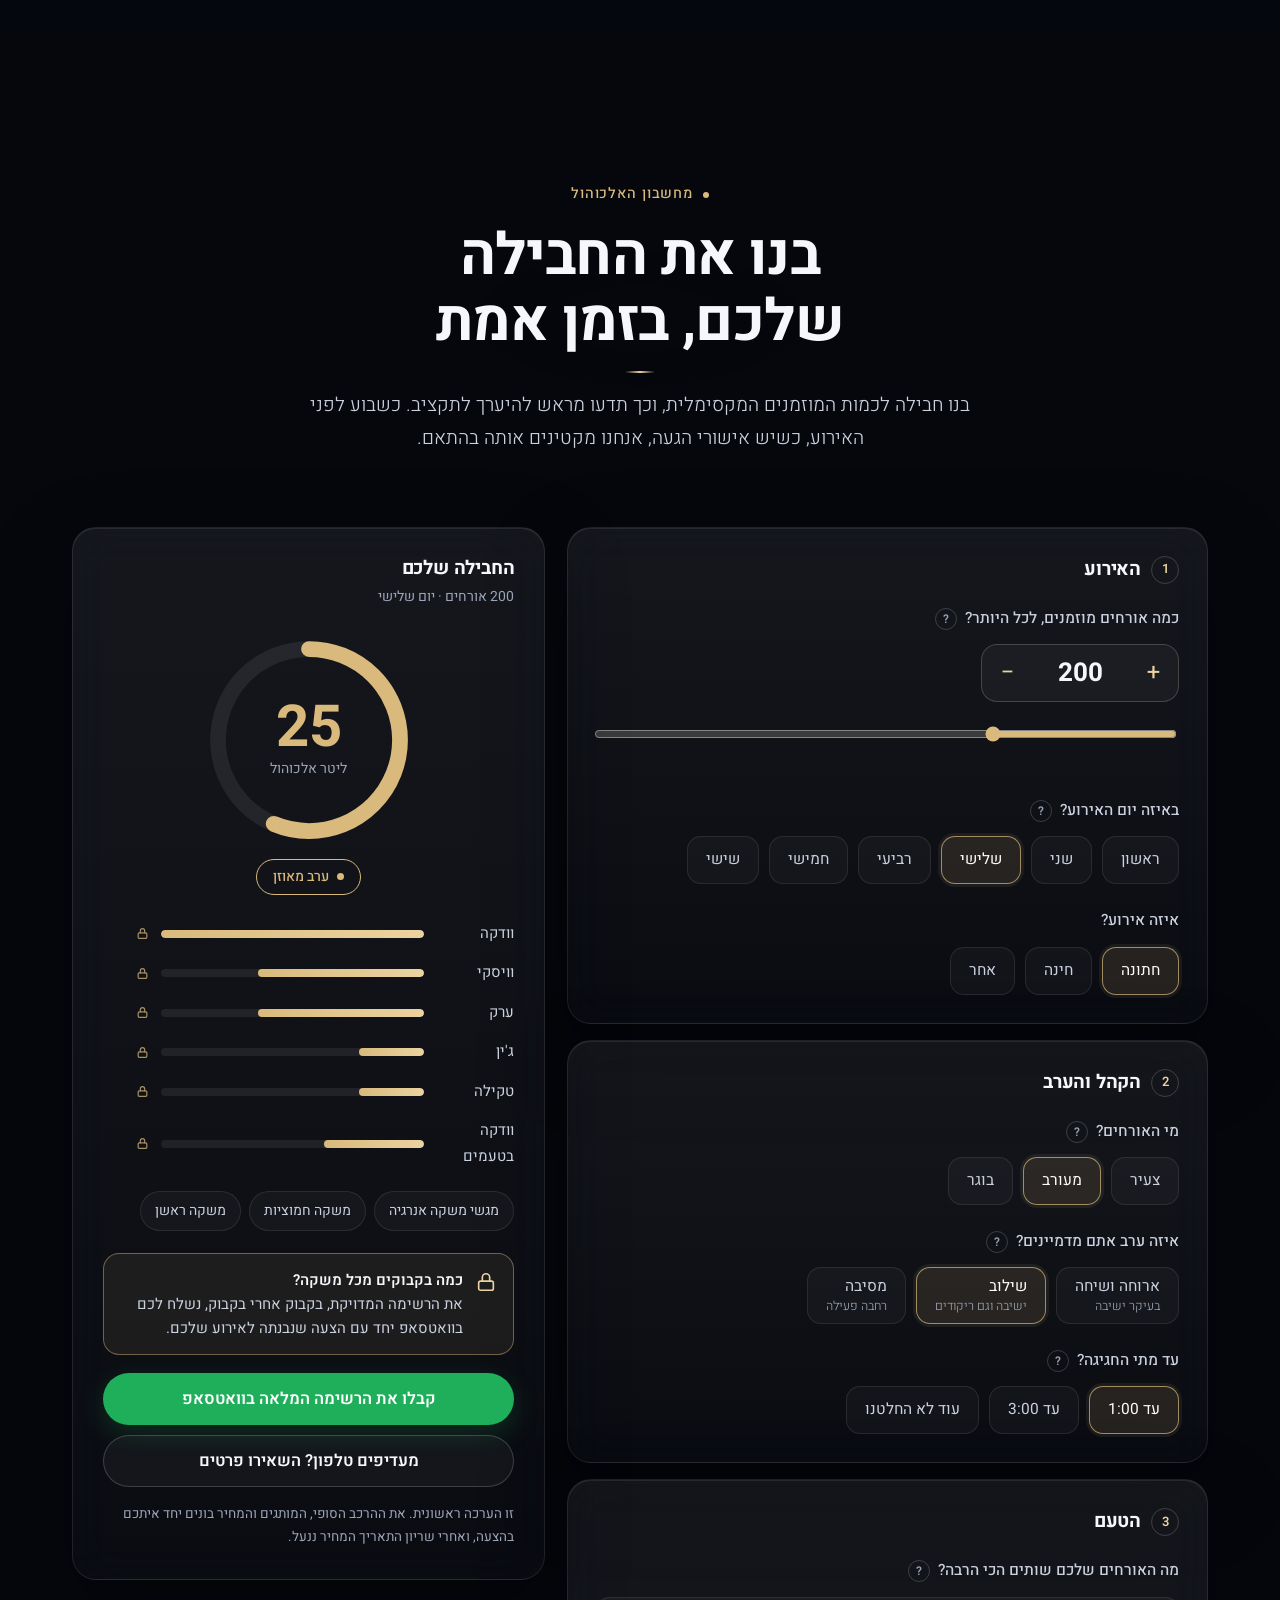
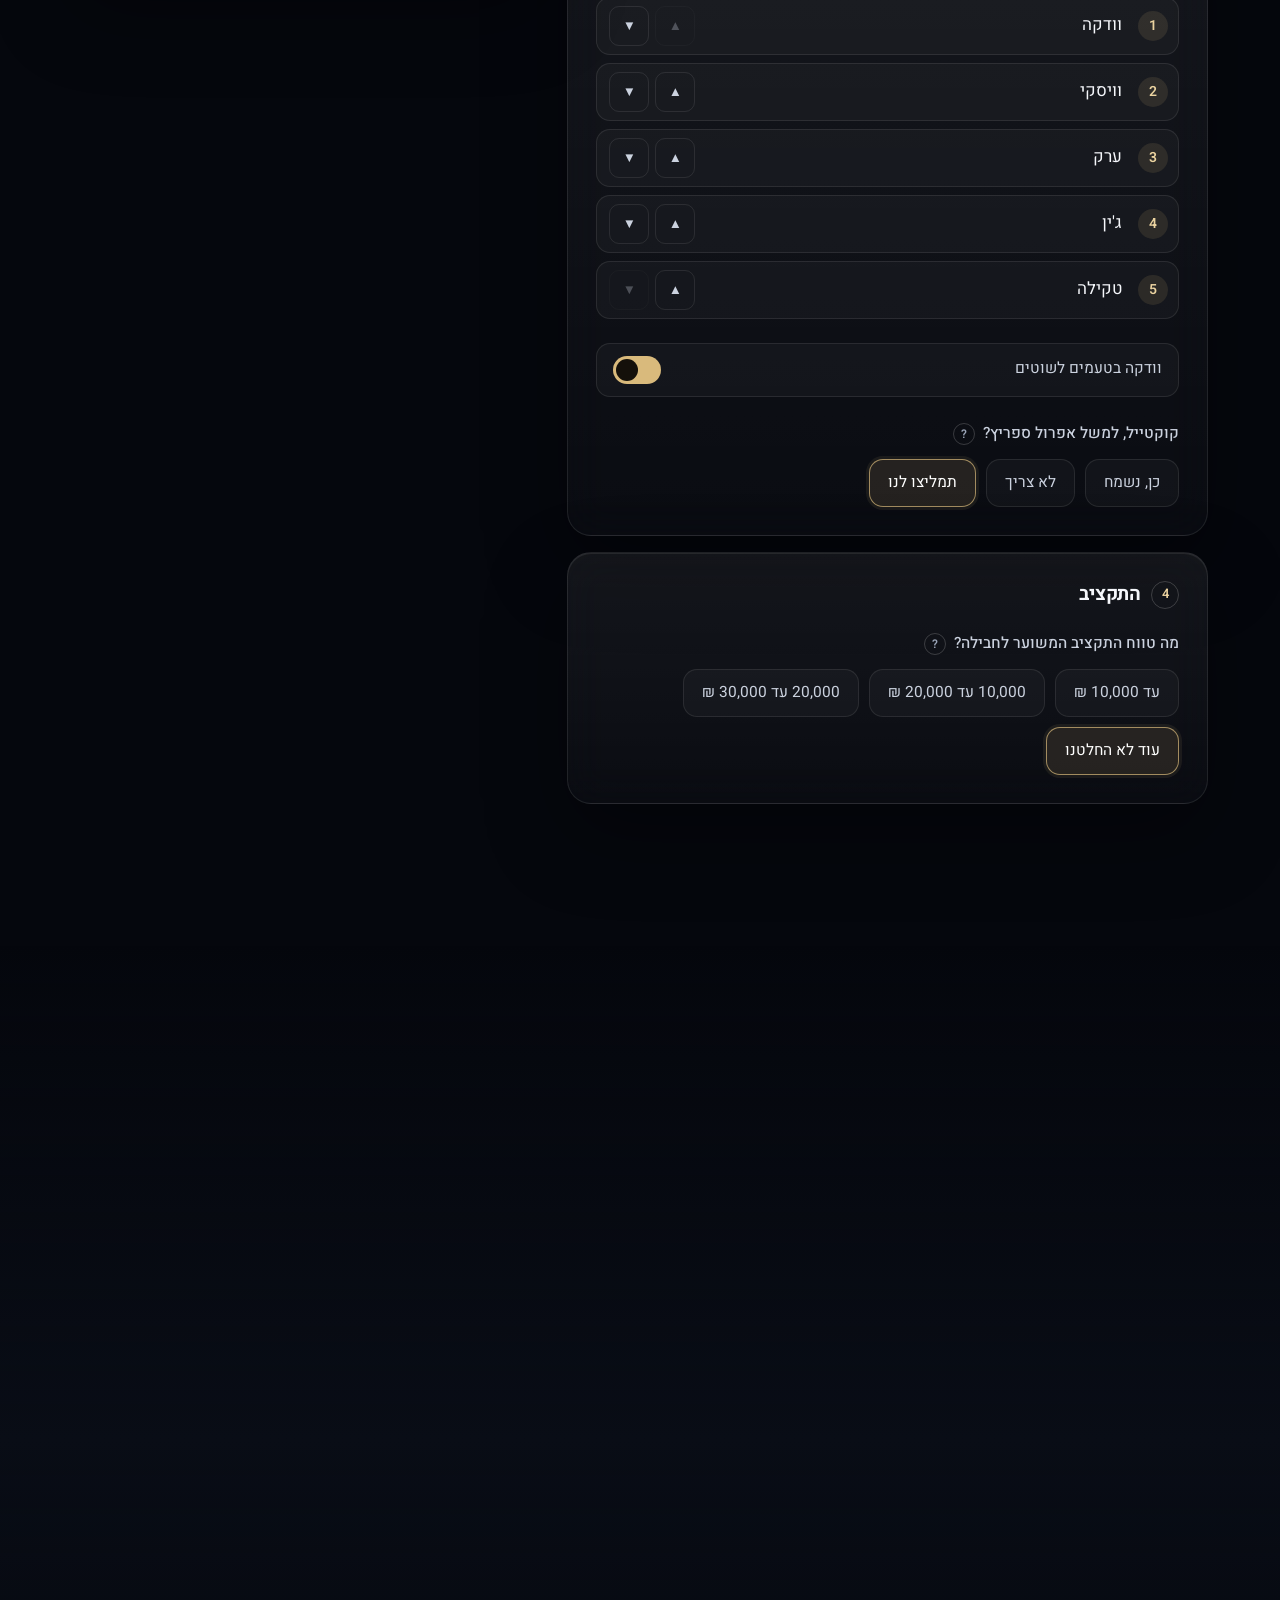
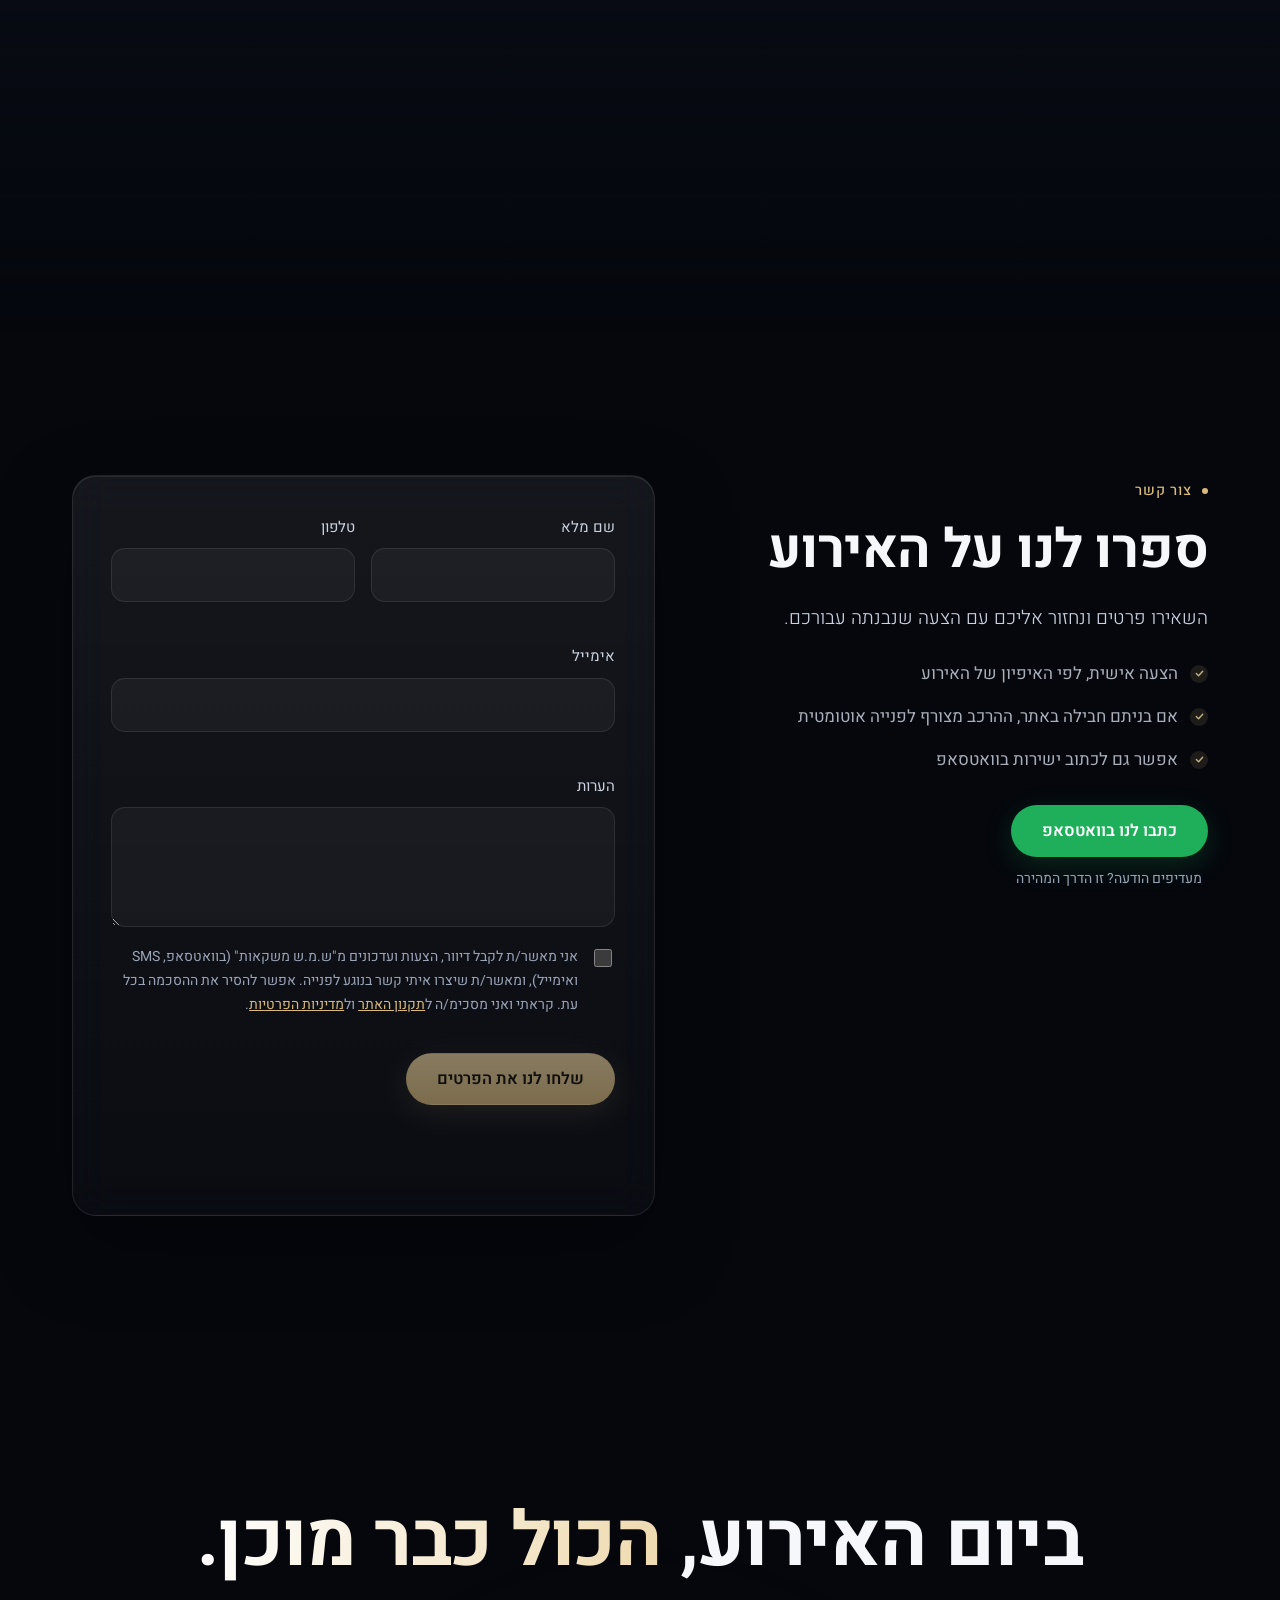
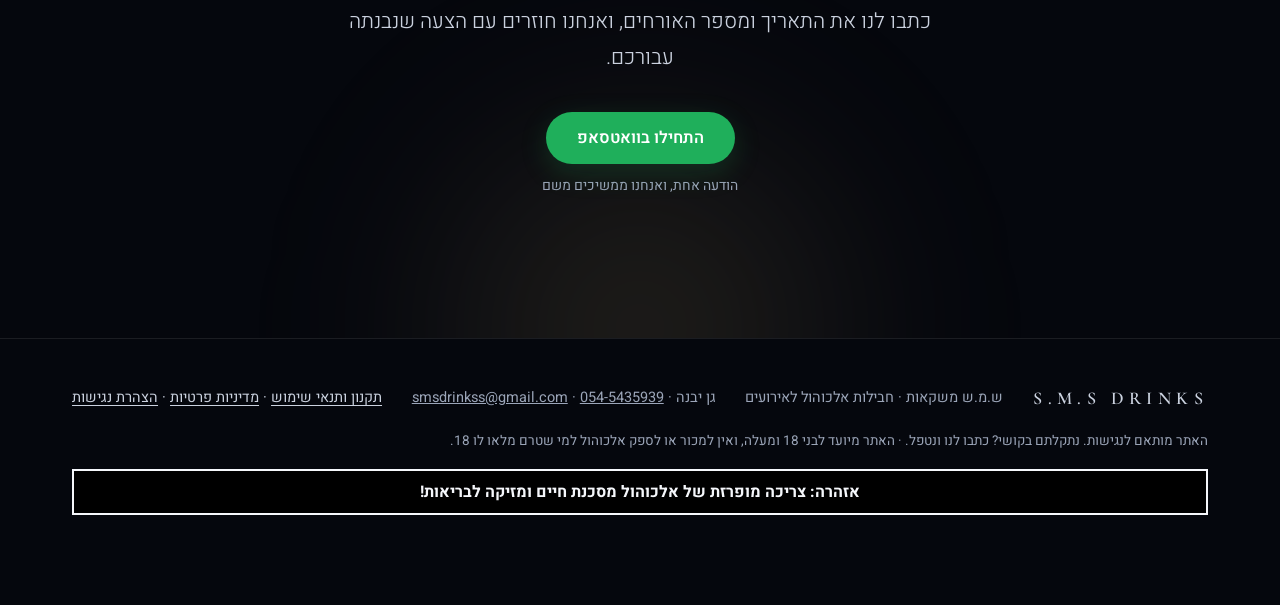
==== commit 4b391ba3: "מחשבון: רשימת הבקבוקים המדויקת נשלחת בוואטסאפ או עם ההצעה, לא מוצגת באתר - בתוצאה רואים ליטרים, אופי" ====
--- a/index.html
+++ b/index.html
@@ -16,7 +16,7 @@
 <link rel="stylesheet" href="https://fonts.googleapis.com/css2?family=Cormorant+Garamond:wght@500;600;700&family=Montserrat:wght@400;700&family=Heebo:wght@300;400;500;600;700&display=swap" media="print" onload="this.media='all'">
 <noscript><link rel="stylesheet" href="https://fonts.googleapis.com/css2?family=Cormorant+Garamond:wght@500;600;700&family=Montserrat:wght@400;700&family=Heebo:wght@300;400;500;600;700&display=swap"></noscript>
 <link rel="preload" as="image" href="assets/hero-bg.webp" media="(min-width:1021px)" fetchpriority="high">
-<link rel="stylesheet" href="css/styles.css?v=10">
+<link rel="stylesheet" href="css/styles.css?v=11">
 <script>(function(d){d.classList.add('js');try{if(matchMedia('(hover:none),(pointer:coarse),(max-width:900px)').matches)d.classList.add('lite')}catch(e){}})(document.documentElement);</script>
 <script type="application/ld+json">
 {"@context":"https://schema.org","@type":"LocalBusiness","name":"ש.מ.ש משקאות","alternateName":"S.M.S Drinks","description":"חבילות אלכוהול לאירועים ללא התעסקות, עם זיכוי על בקבוק סגור.","areaServed":"IL"}
@@ -151,11 +151,15 @@
           <div class="lv"><span class="badge lvl2" id="badge">ערב מאוזן</span></div>
           <div class="bars" id="rBars"></div>
           <div class="mix" id="rMix" aria-label="ערבובים"></div>
+          <div class="unlock">
+            <svg viewBox="0 0 24 24" fill="none" stroke="currentColor" stroke-width="1.8" stroke-linecap="round" stroke-linejoin="round" aria-hidden="true"><rect x="4" y="11" width="16" height="10" rx="2"/><path d="M8 11V7a4 4 0 0 1 8 0v4"/></svg>
+            <p><b>כמה בקבוקים מכל משקה?</b> את הרשימה המדויקת, בקבוק אחרי בקבוק, נשלח לכם בוואטסאפ יחד עם הצעה שנבנתה לאירוע שלכם.</p>
+          </div>
+          <div class="btns">
+            <a class="btn wa" id="rwa" href="#" target="_blank" rel="noopener">קבלו את הרשימה המלאה בוואטסאפ<span class="sr"> (נפתח בחלון חדש)</span></a>
+            <a class="btn ghost" href="#contact" id="rlead">מעדיפים טלפון? השאירו פרטים</a>
+          </div>
           <p class="note">זו הערכה ראשונית. את ההרכב הסופי, המותגים והמחיר בונים יחד איתכם בהצעה, ואחרי שריון התאריך המחיר ננעל.</p>
-          <div class="btns">
-            <a class="btn wa" id="rwa" href="#" target="_blank" rel="noopener">שלחו את התוצאה בוואטסאפ<span class="sr"> (נפתח בחלון חדש)</span></a>
-            <a class="btn ghost" href="#contact" id="rlead">השאירו פרטים להצעה</a>
-          </div>
         </aside>
       </div>
       <div class="sr" id="live" aria-live="polite" role="status"></div>
@@ -258,9 +262,9 @@
 
 <script src="js/attribution.js?v=2"></script>
 <script src="js/config.js?v=5"></script>
-<script src="js/app.js?v=9"></script>
+<script src="js/app.js?v=10"></script>
 <script src="js/lead.js?v=8"></script>
 <script src="js/hero-fx.js?v=1" defer></script>
-<script src="js/track.js?v=3"></script>
+<script src="js/track.js?v=4"></script>
 </body>
 </html>
--- a/css/styles.css
+++ b/css/styles.css
@@ -577,3 +577,12 @@
 .hero-photo::after{background:linear-gradient(180deg,rgba(5,4,3,0) 55%,var(--bg) 100%)}
 .hero-photo::before{display:none}
 .hero .wrap{padding-top:calc(min(88vw,520px) + 6px)}}
+
+/* calculator result: counts are sent on WhatsApp, so the bar shows a small lock instead of a number */
+.bar .n.lk{display:flex;justify-content:flex-end;align-items:center;opacity:.75}
+.bar .n.lk::before{content:"";width:13px;height:15px;background:var(--acc);-webkit-mask:url("data:image/svg+xml,%3Csvg xmlns='http://www.w3.org/2000/svg' viewBox='0 0 24 24' fill='none' stroke='black' stroke-width='2.2' stroke-linecap='round'%3E%3Crect x='4' y='11' width='16' height='10' rx='2'/%3E%3Cpath d='M8 11V7a4 4 0 0 1 8 0v4'/%3E%3C/svg%3E") center/contain no-repeat;mask:url("data:image/svg+xml,%3Csvg xmlns='http://www.w3.org/2000/svg' viewBox='0 0 24 24' fill='none' stroke='black' stroke-width='2.2' stroke-linecap='round'%3E%3Crect x='4' y='11' width='16' height='10' rx='2'/%3E%3Cpath d='M8 11V7a4 4 0 0 1 8 0v4'/%3E%3C/svg%3E") center/contain no-repeat}
+.res .unlock{display:flex;gap:12px;align-items:flex-start;margin:0 0 18px;padding:14px 16px;border:1px solid rgba(var(--acc-rgb),.45);border-radius:16px;background:rgba(var(--acc-rgb),.08)}
+.res .unlock svg{flex:none;width:22px;height:22px;margin-top:3px;color:var(--acc-hi)}
+.res .unlock p{margin:0;font-size:15px;line-height:1.6;color:var(--soft)}
+.res .unlock b{display:block;color:var(--text);font-weight:600}
+.res .btns+.note{margin:16px 0 0}
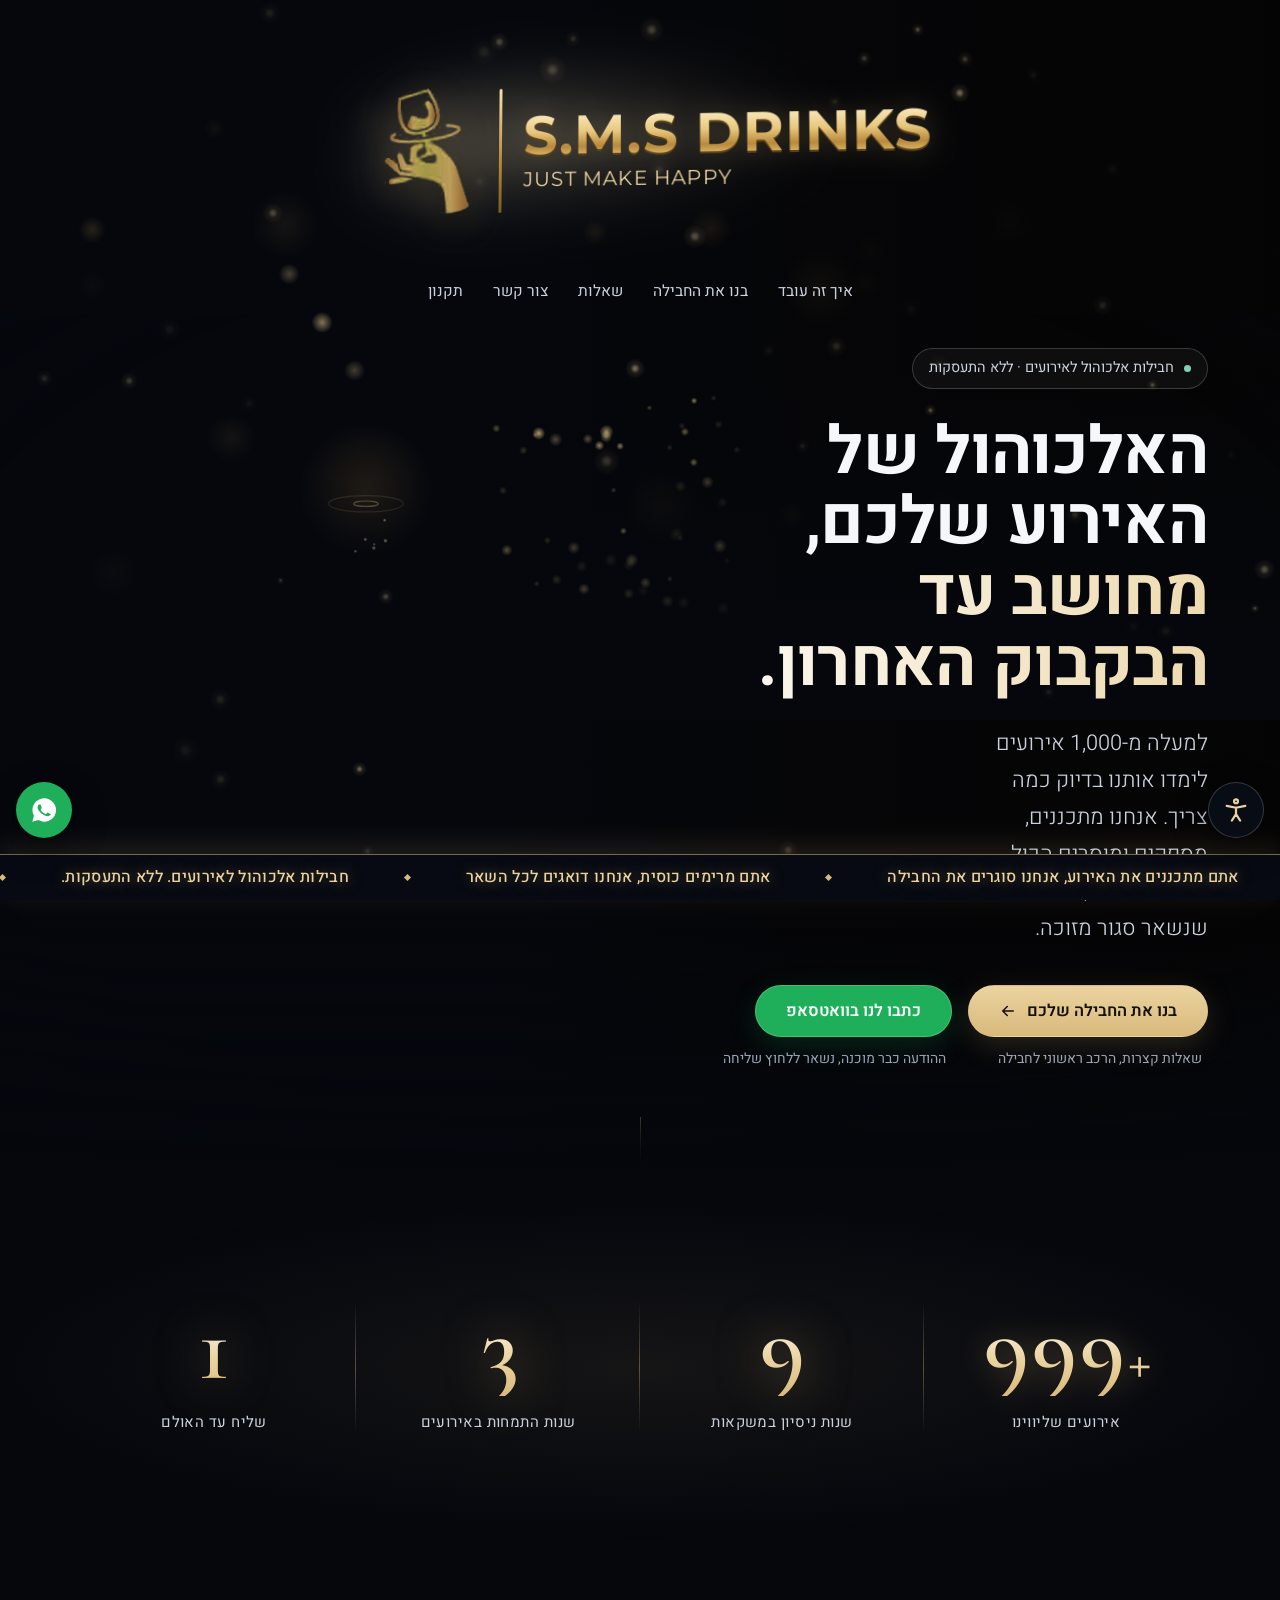
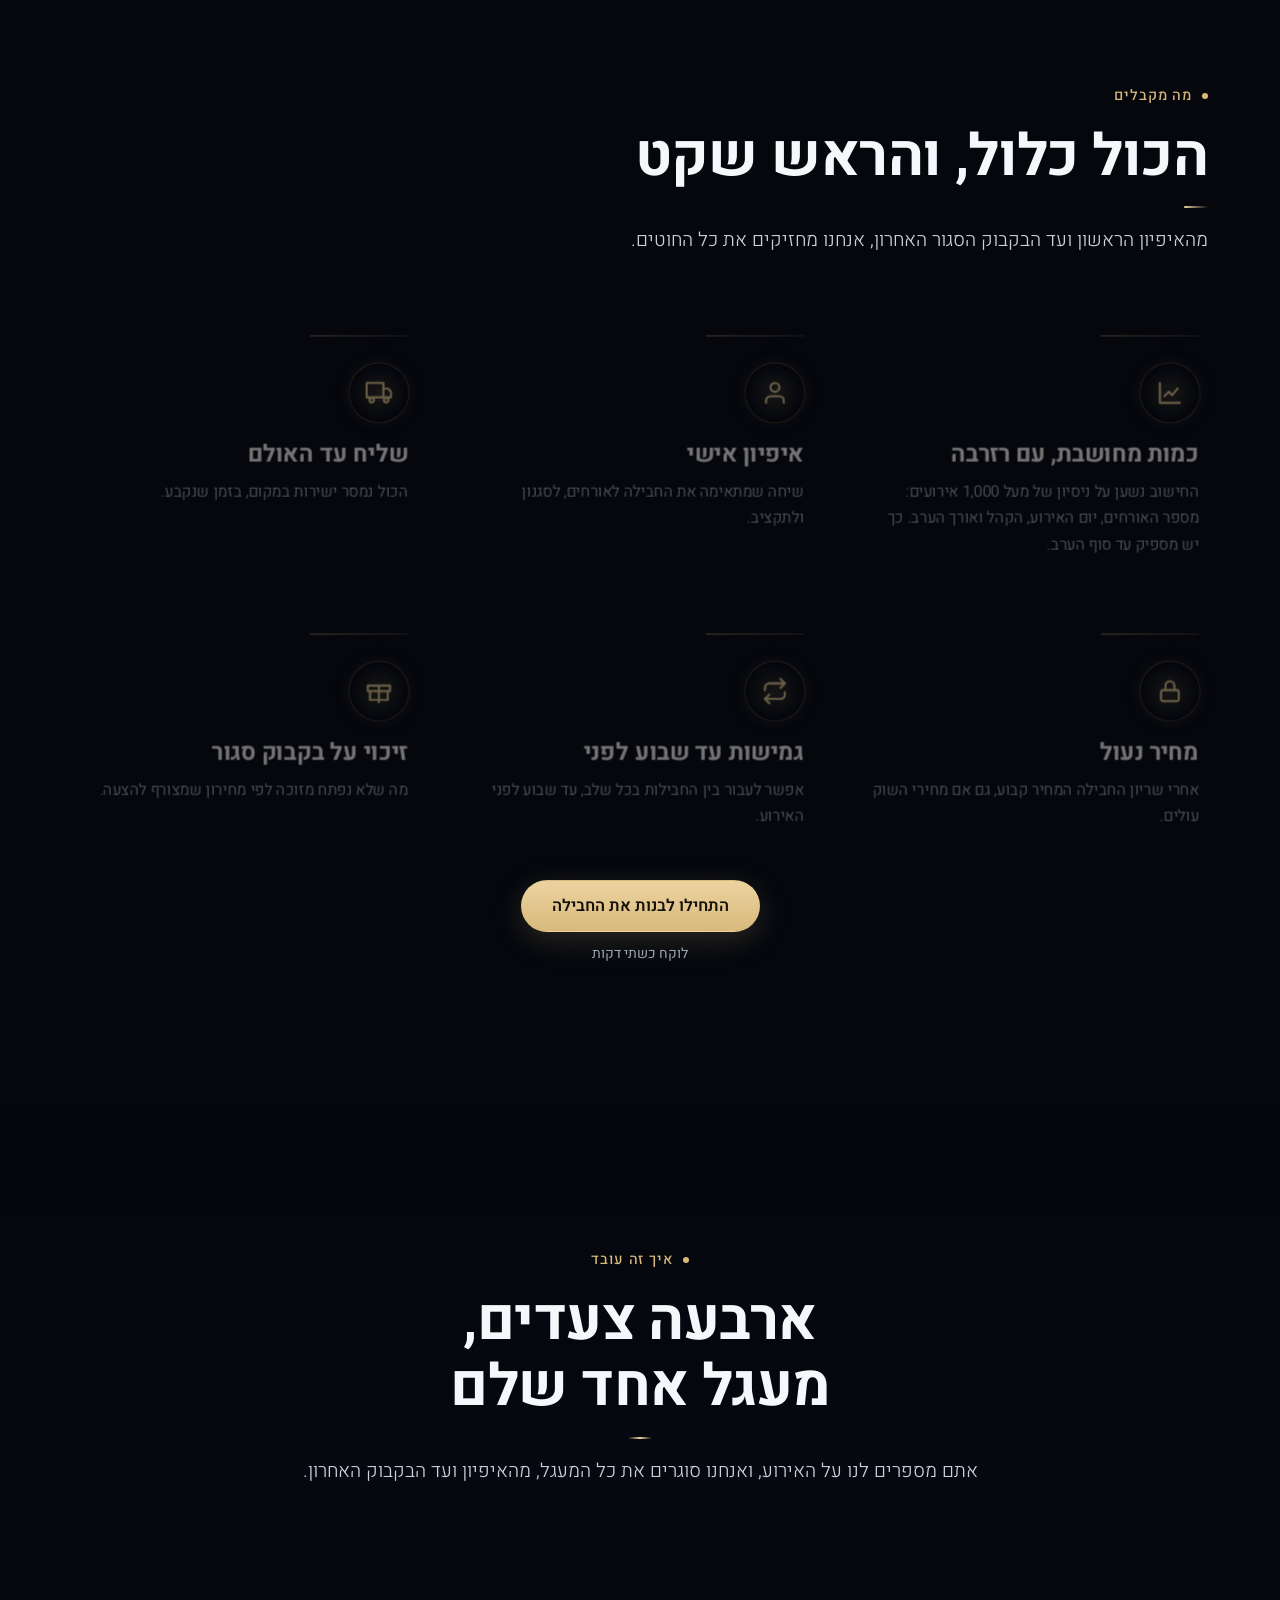
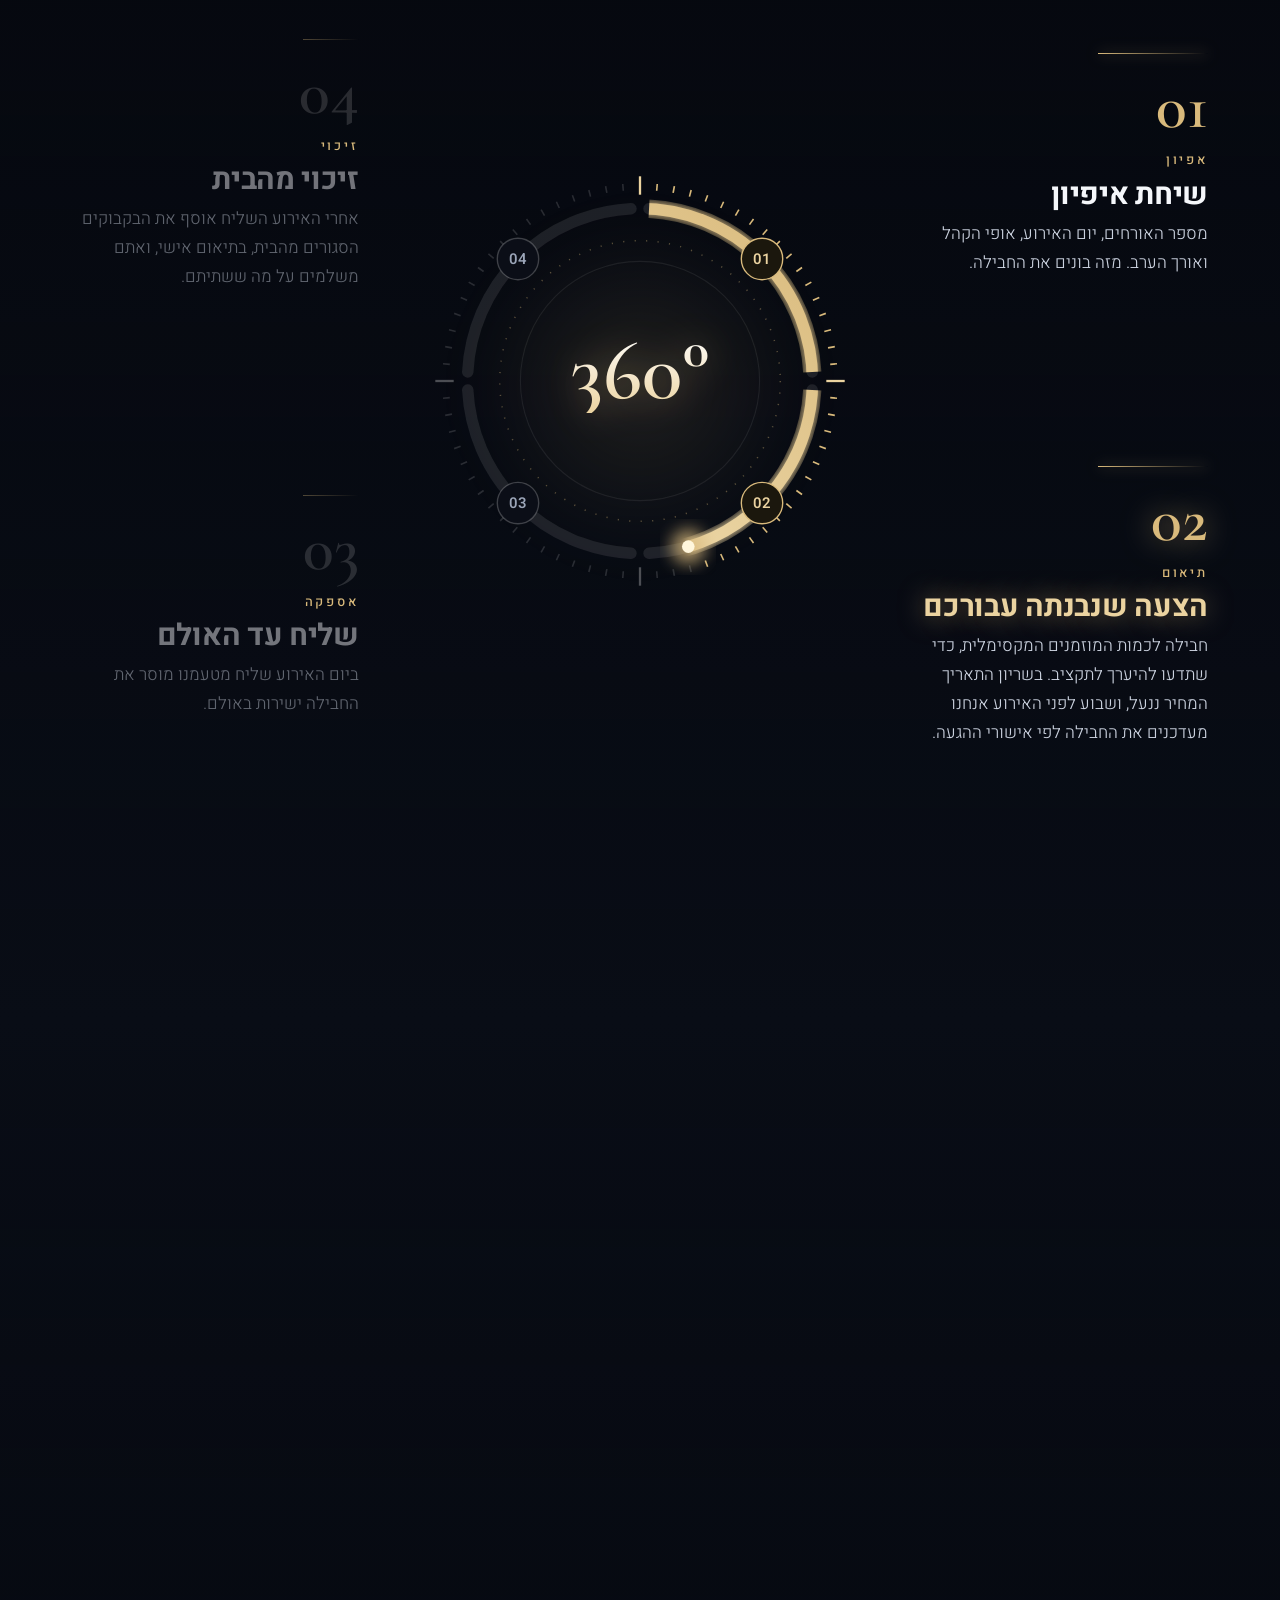
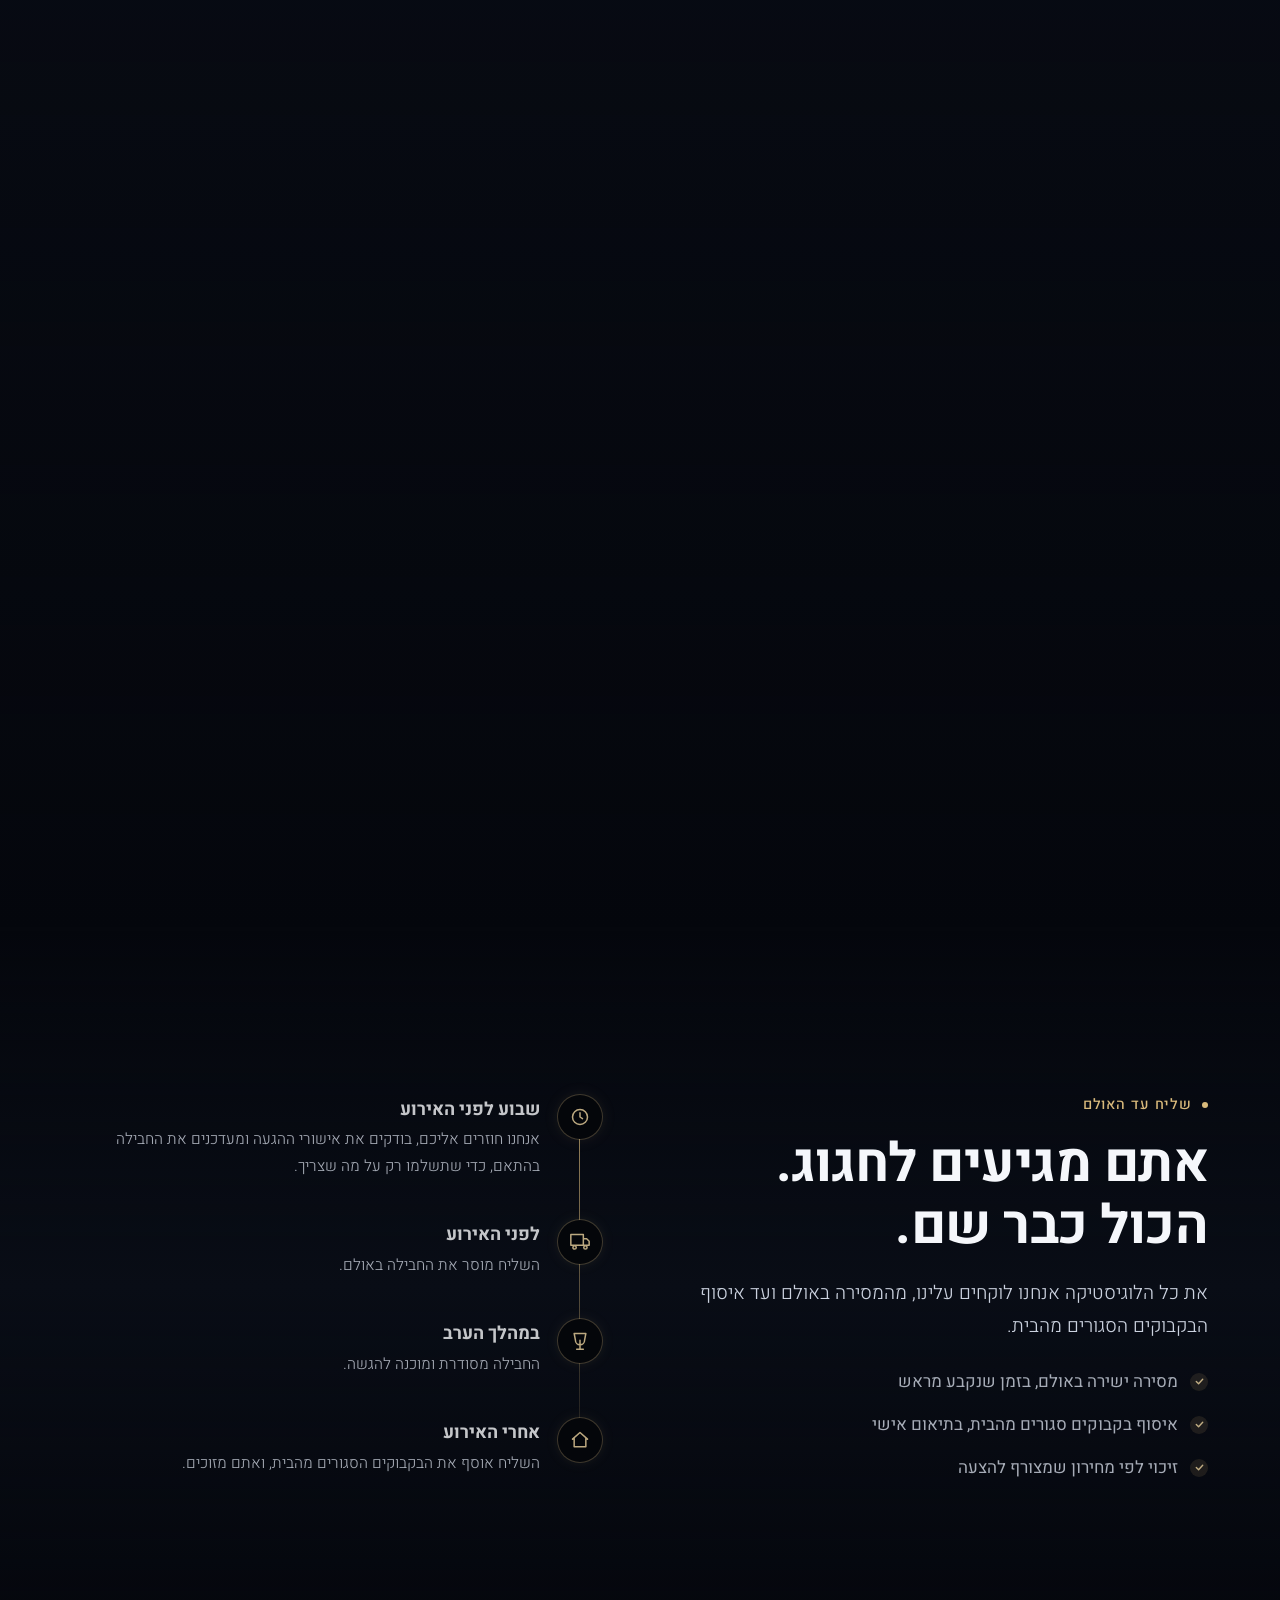
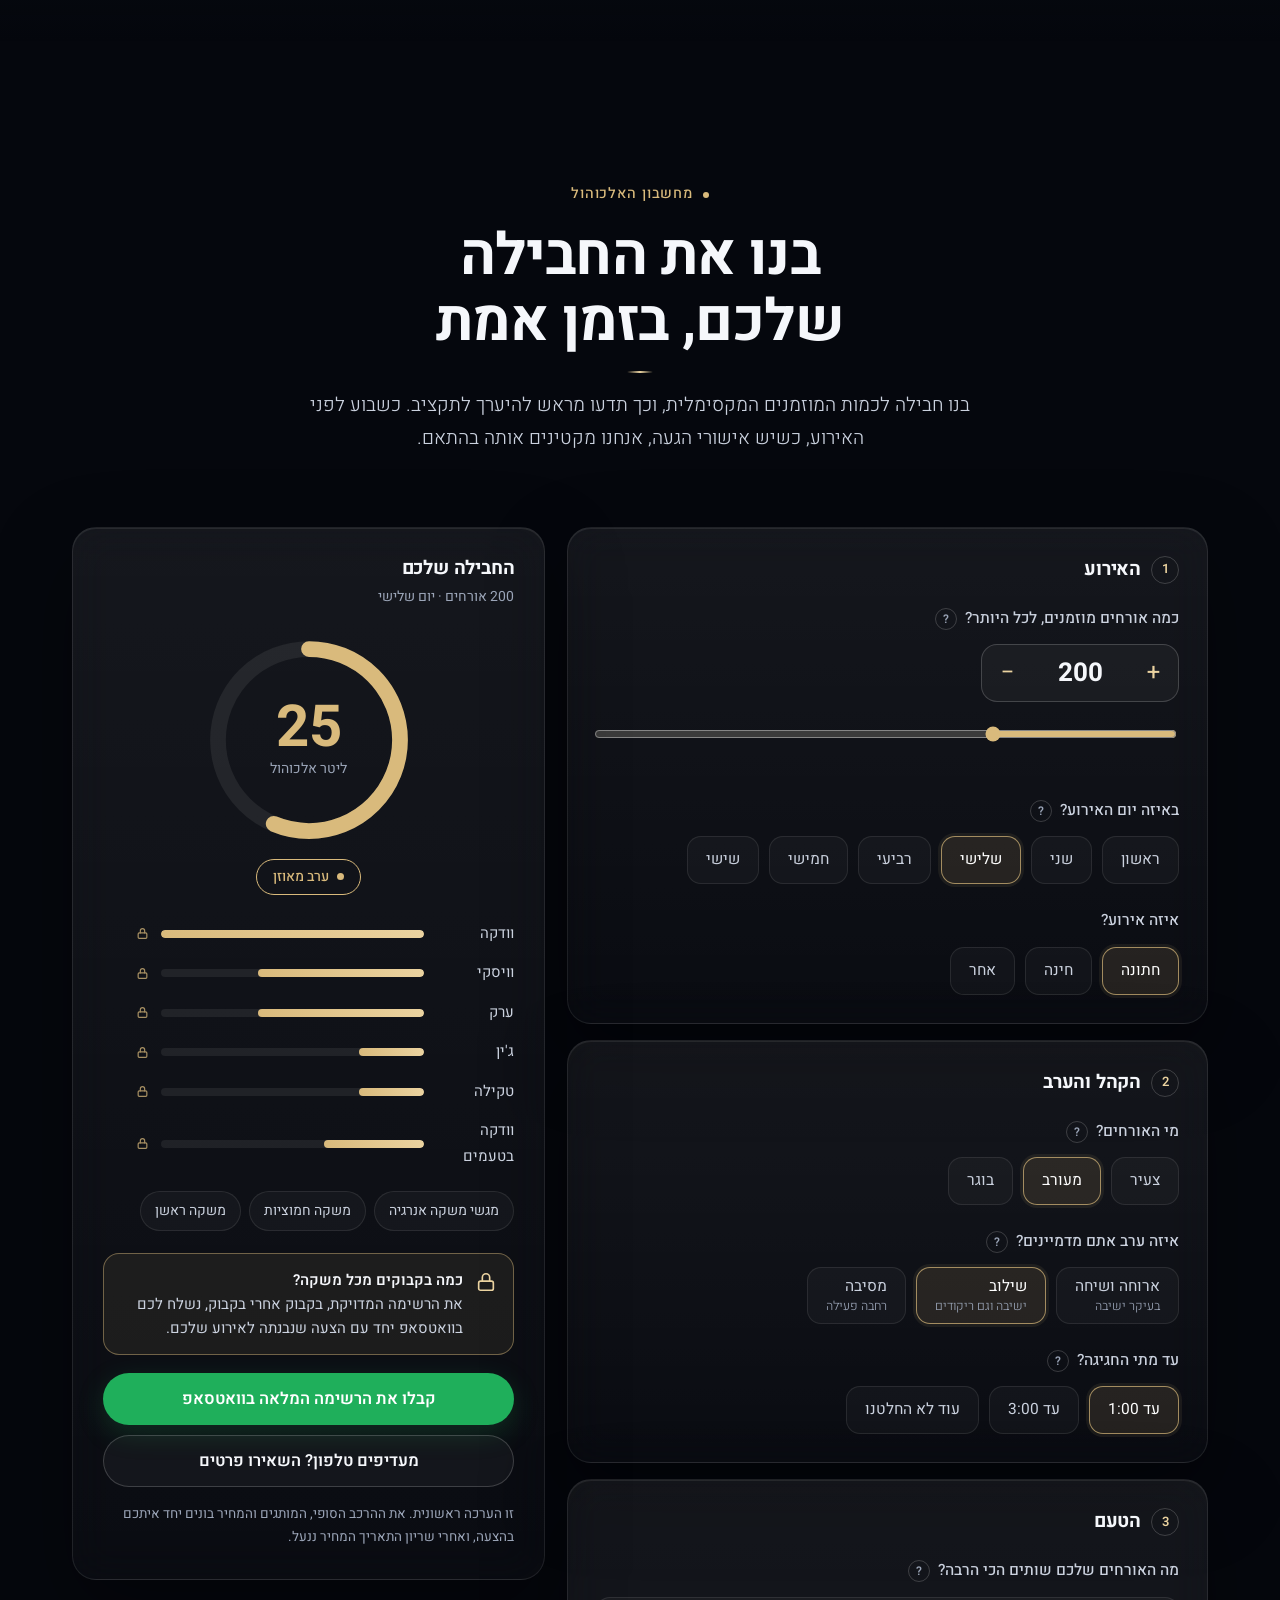
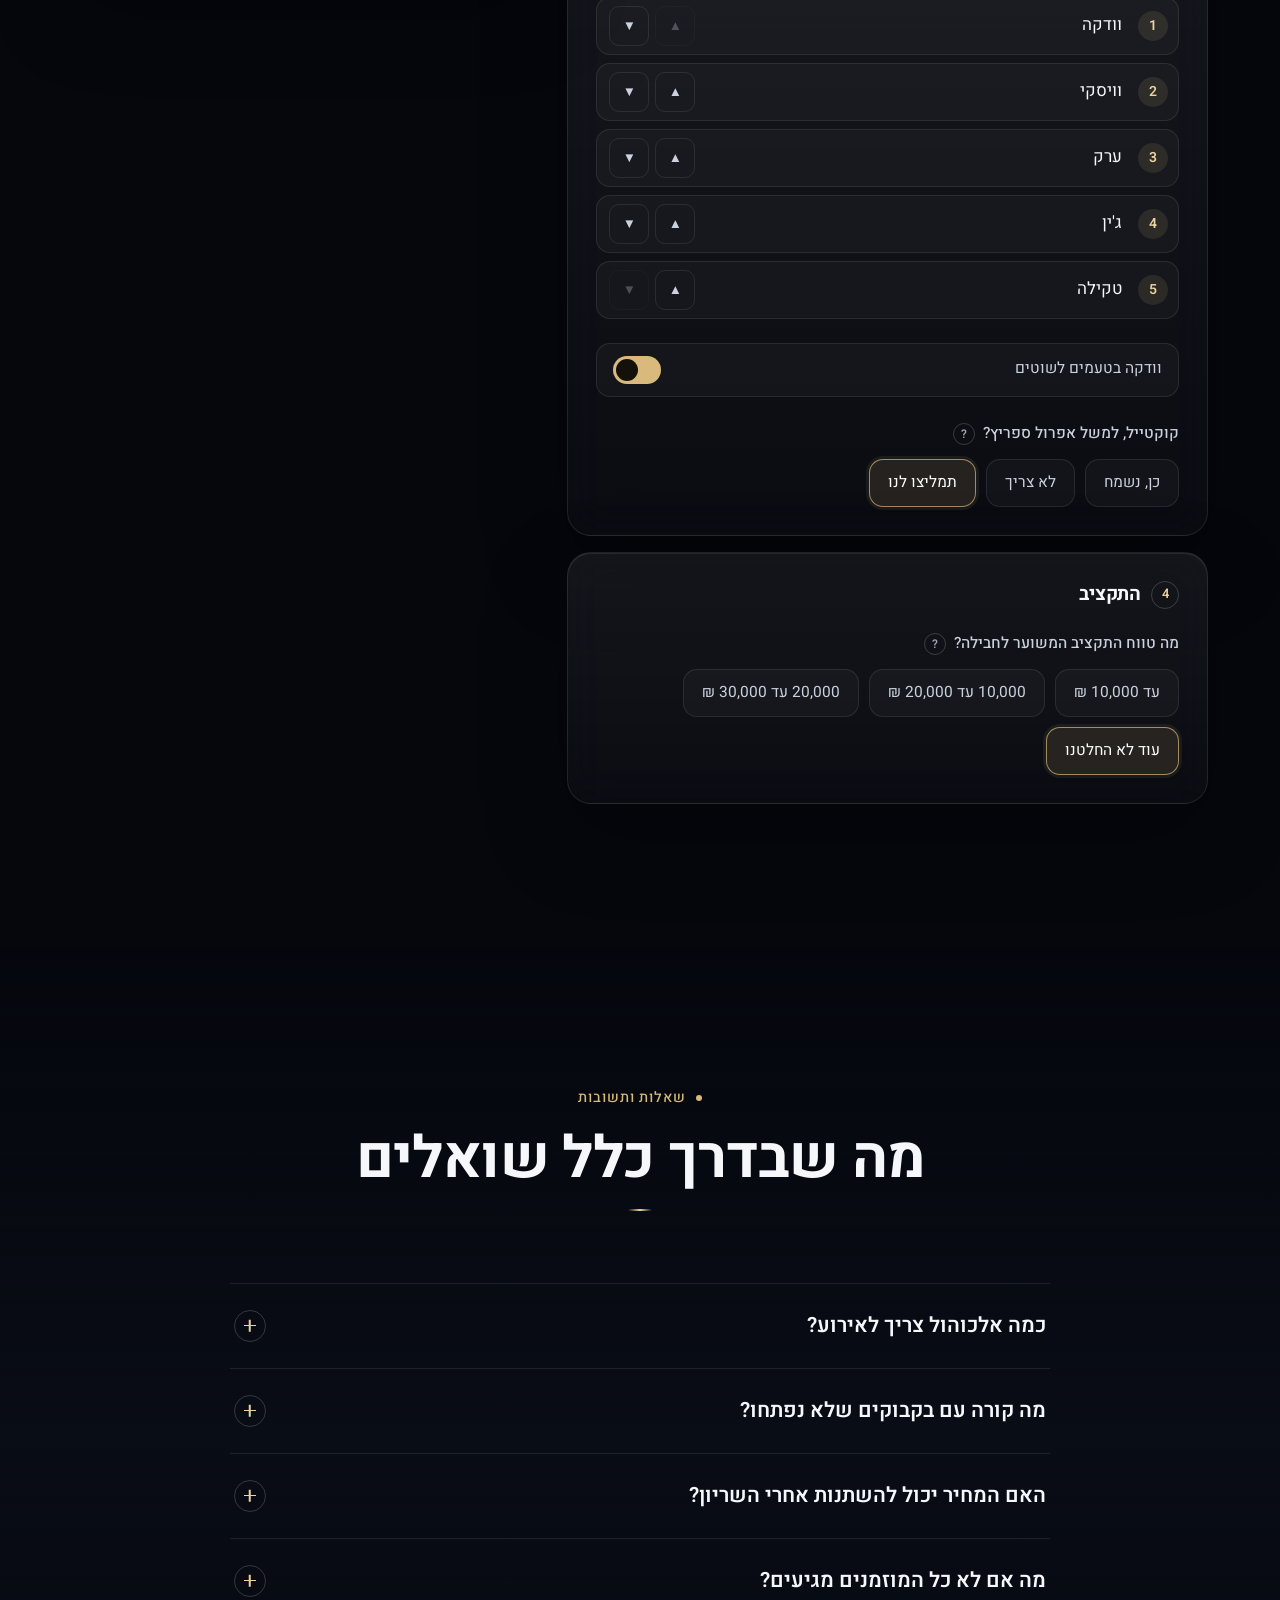
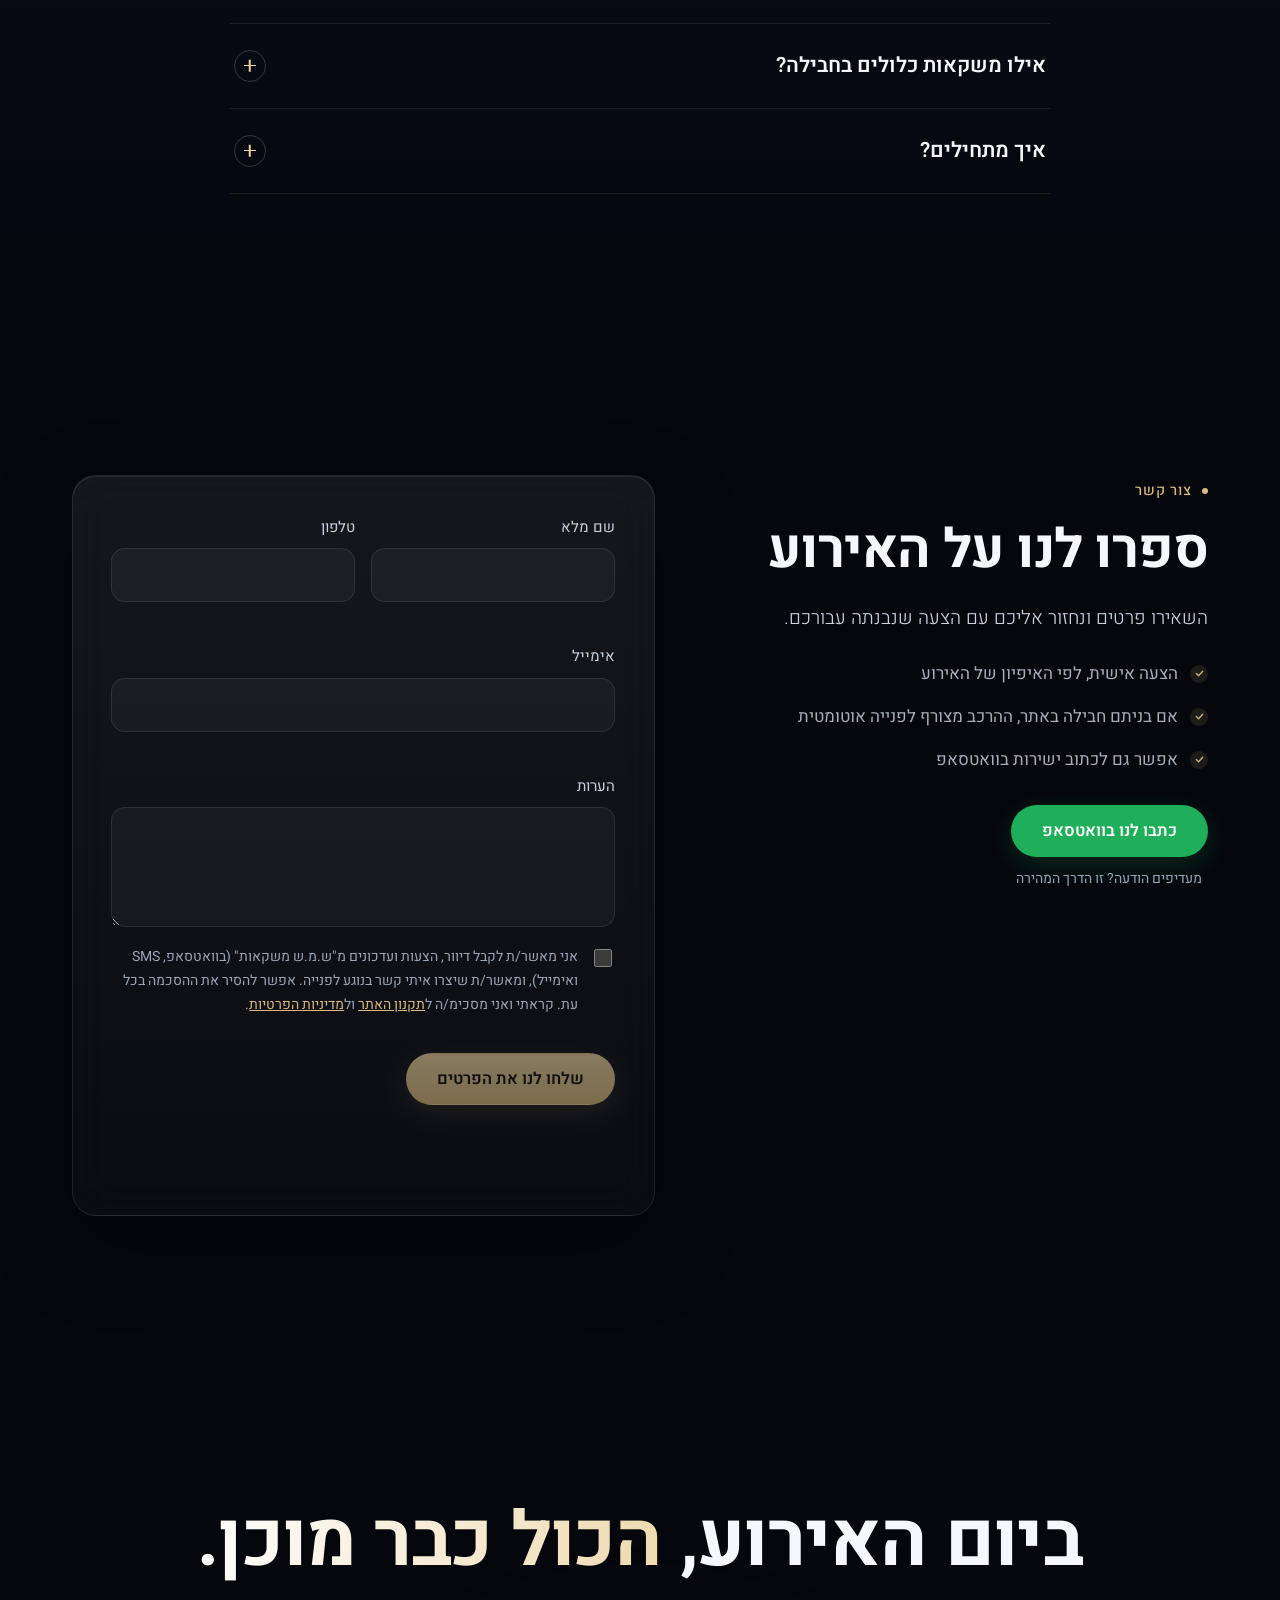
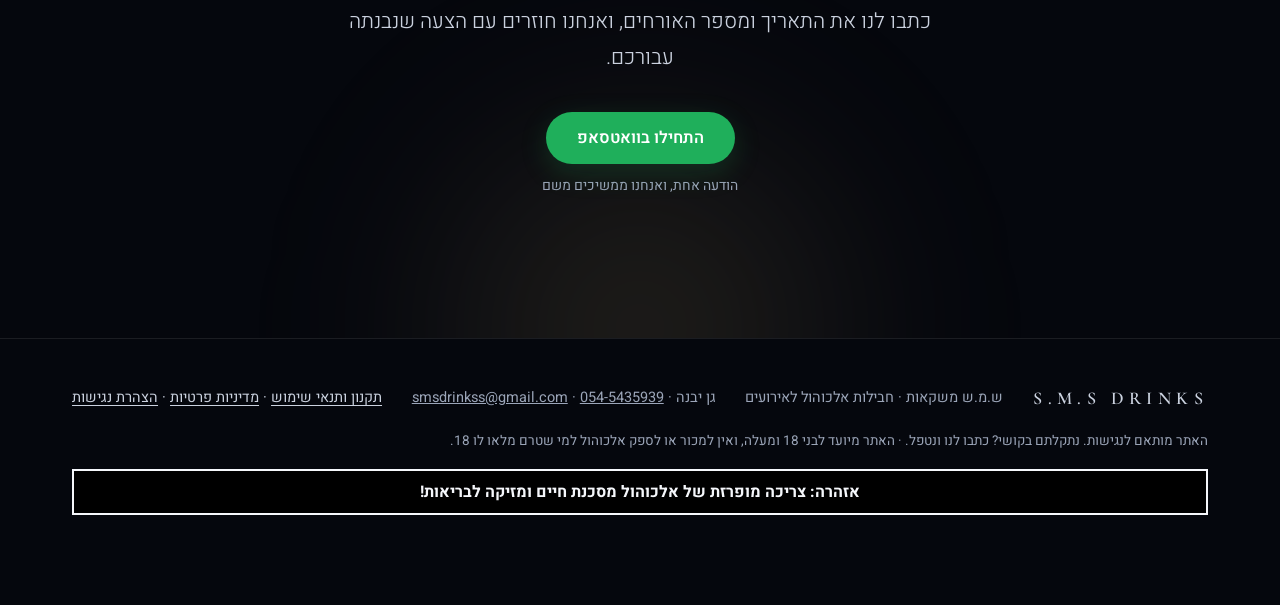
==== commit 86418efa: "מעקב: פתיחת ?notrack=1 במכשיר מסמנת אותו כמכשיר של שי-לי, כך שגם הביקורים הקודמים שלו לא נספרים Co-A" ====
--- a/index.html
+++ b/index.html
@@ -265,6 +265,6 @@
 <script src="js/app.js?v=10"></script>
 <script src="js/lead.js?v=8"></script>
 <script src="js/hero-fx.js?v=1" defer></script>
-<script src="js/track.js?v=4"></script>
+<script src="js/track.js?v=5"></script>
 </body>
 </html>
